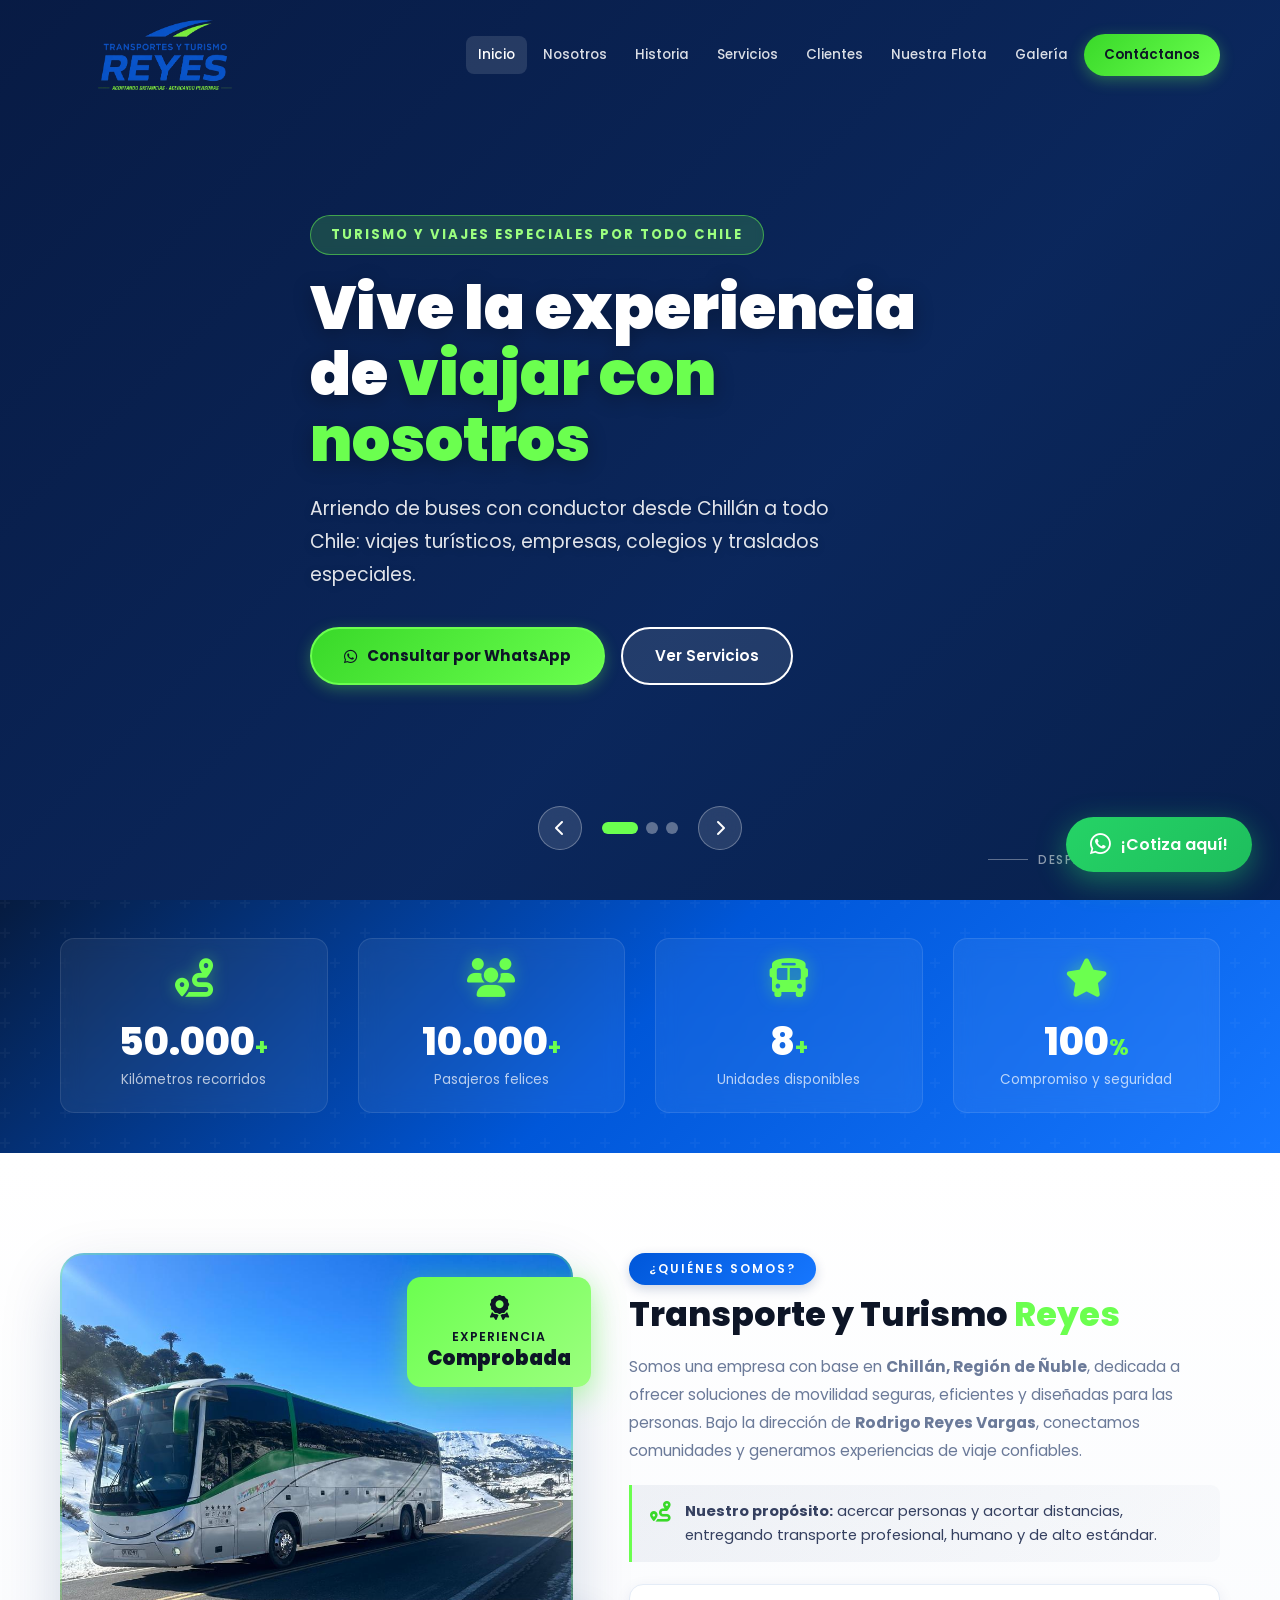
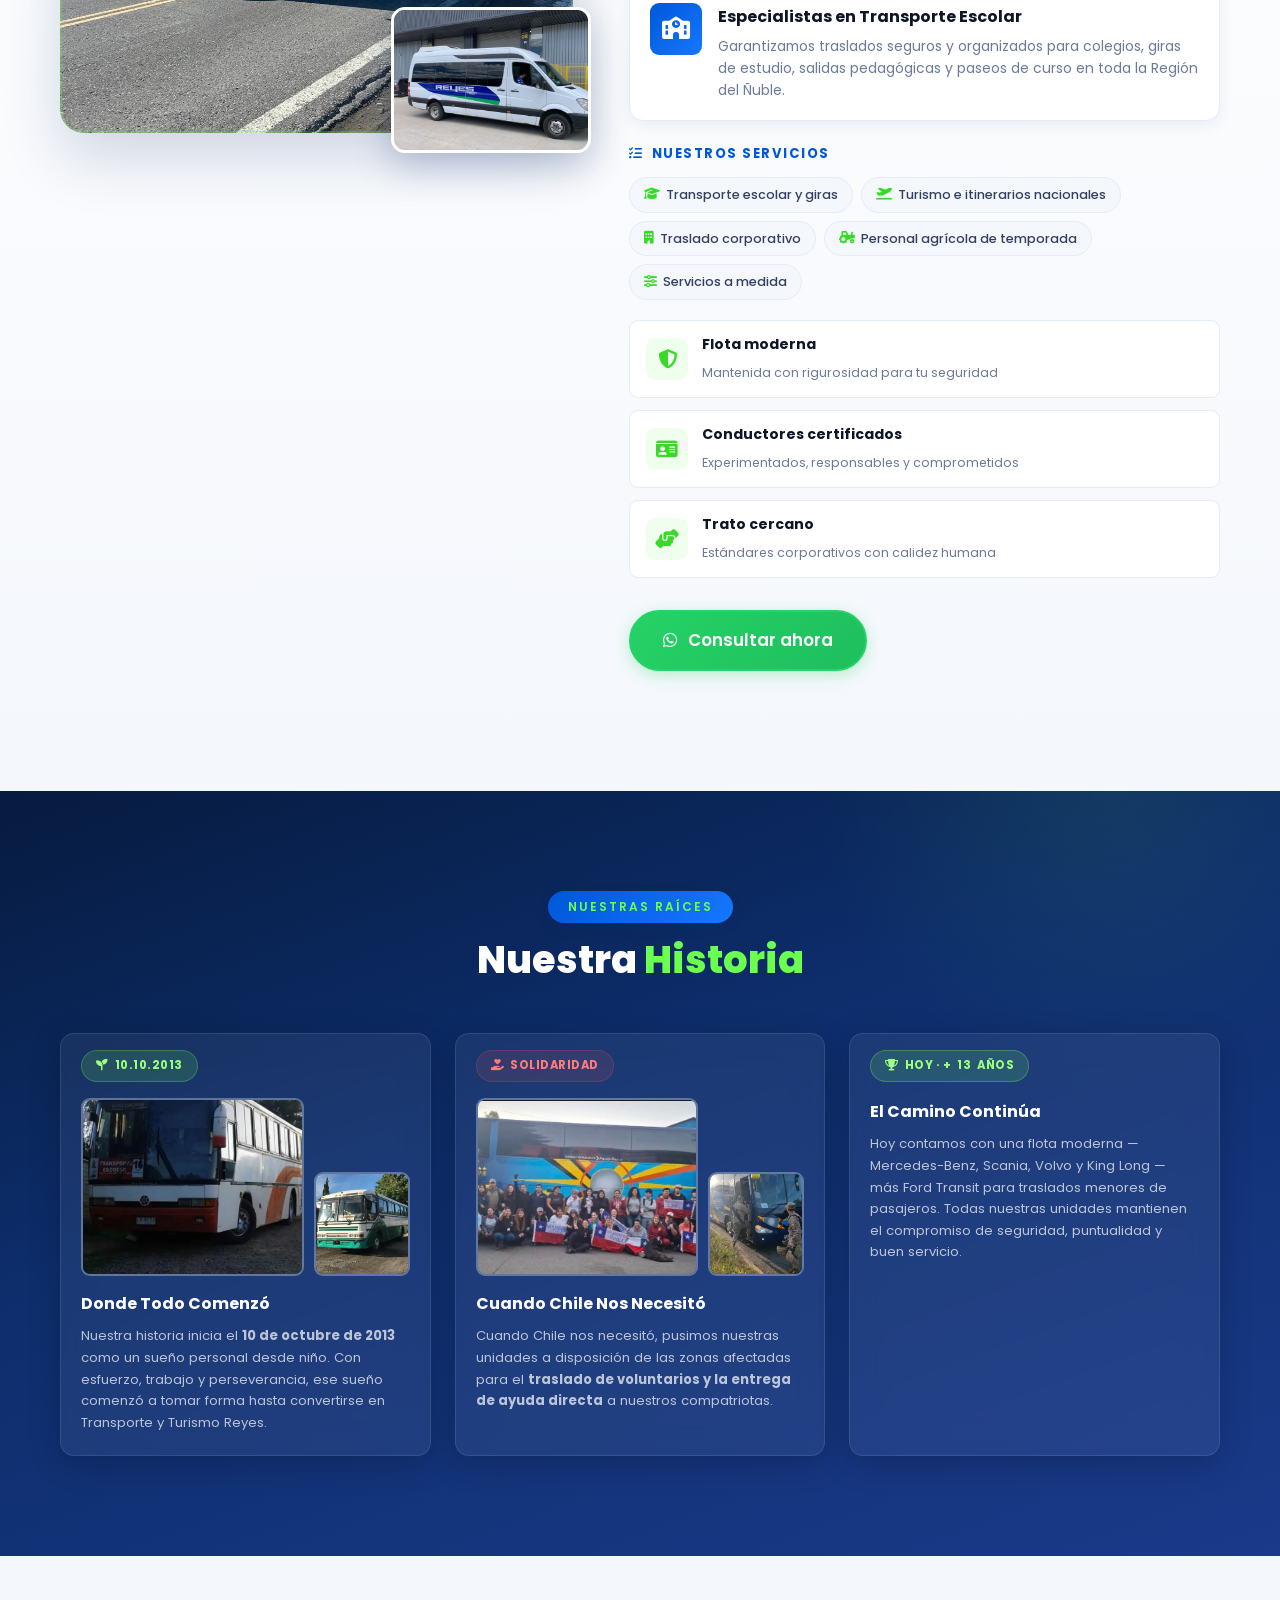
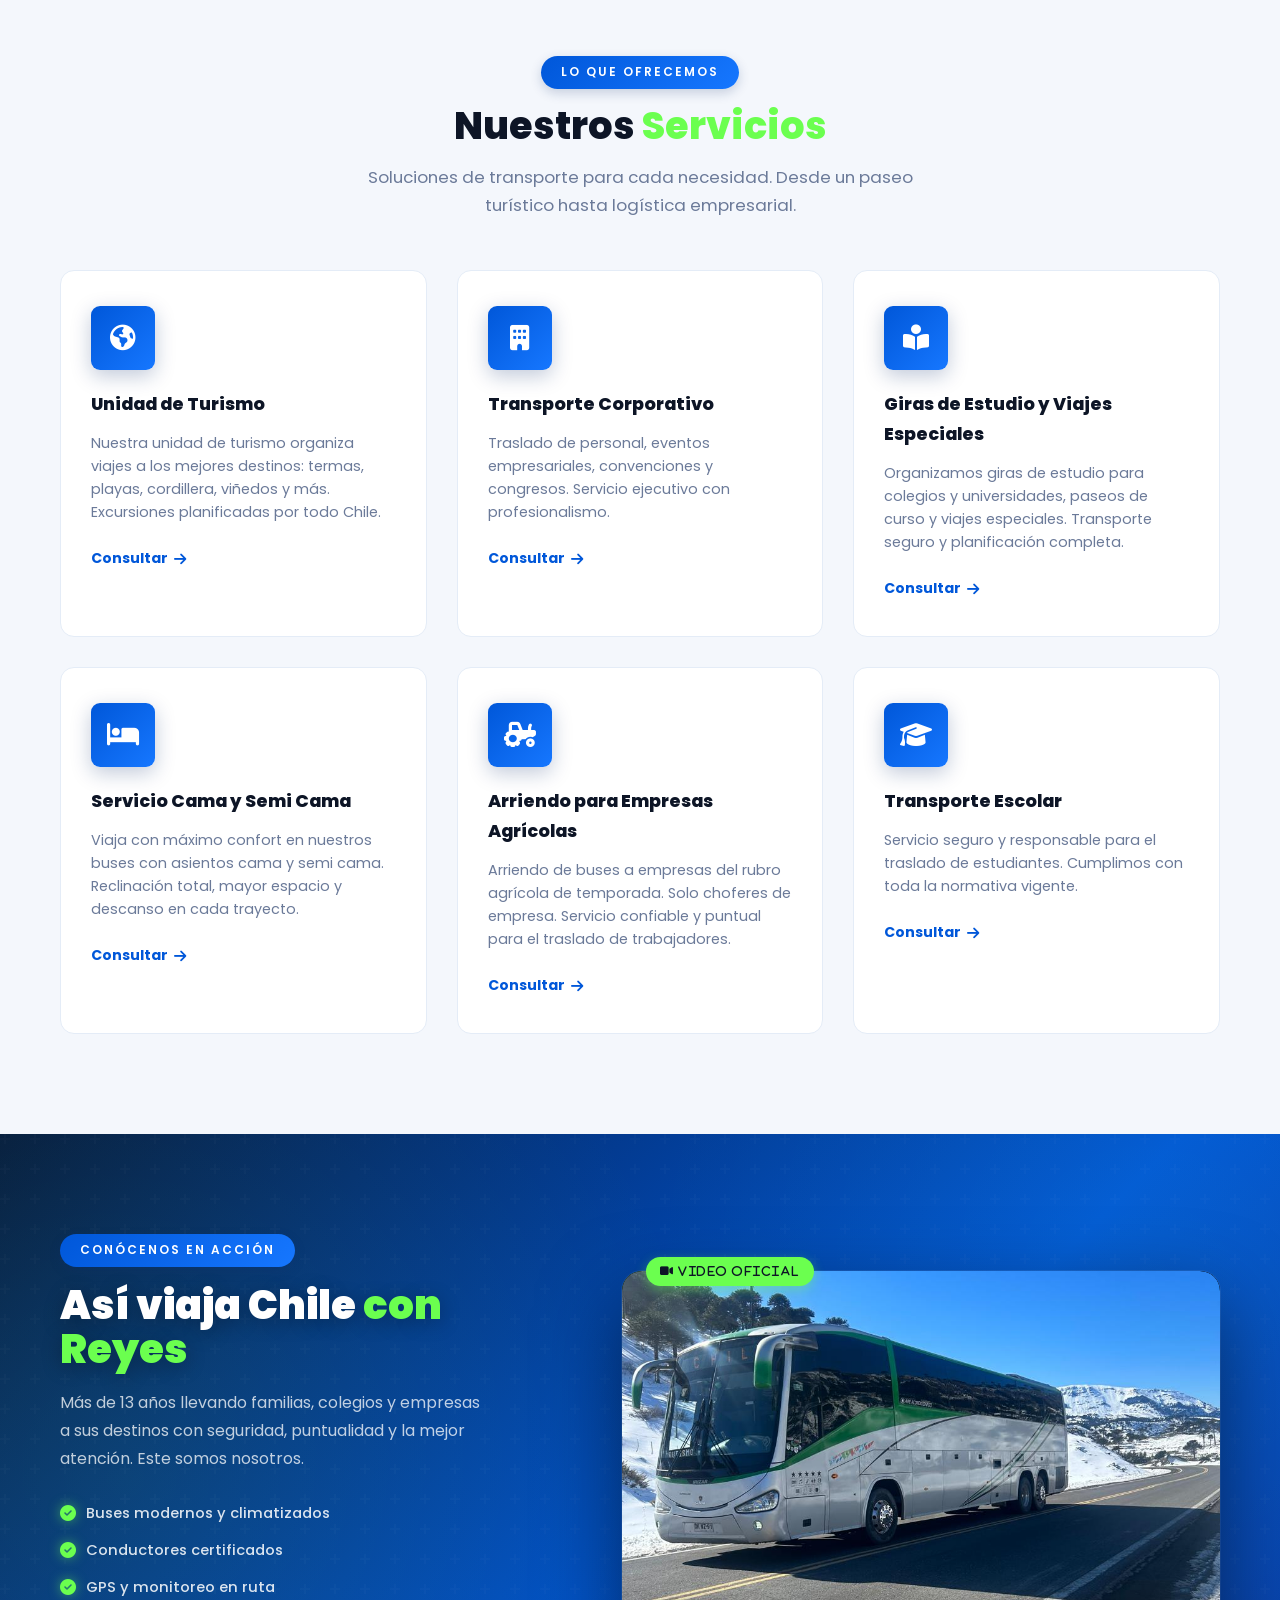
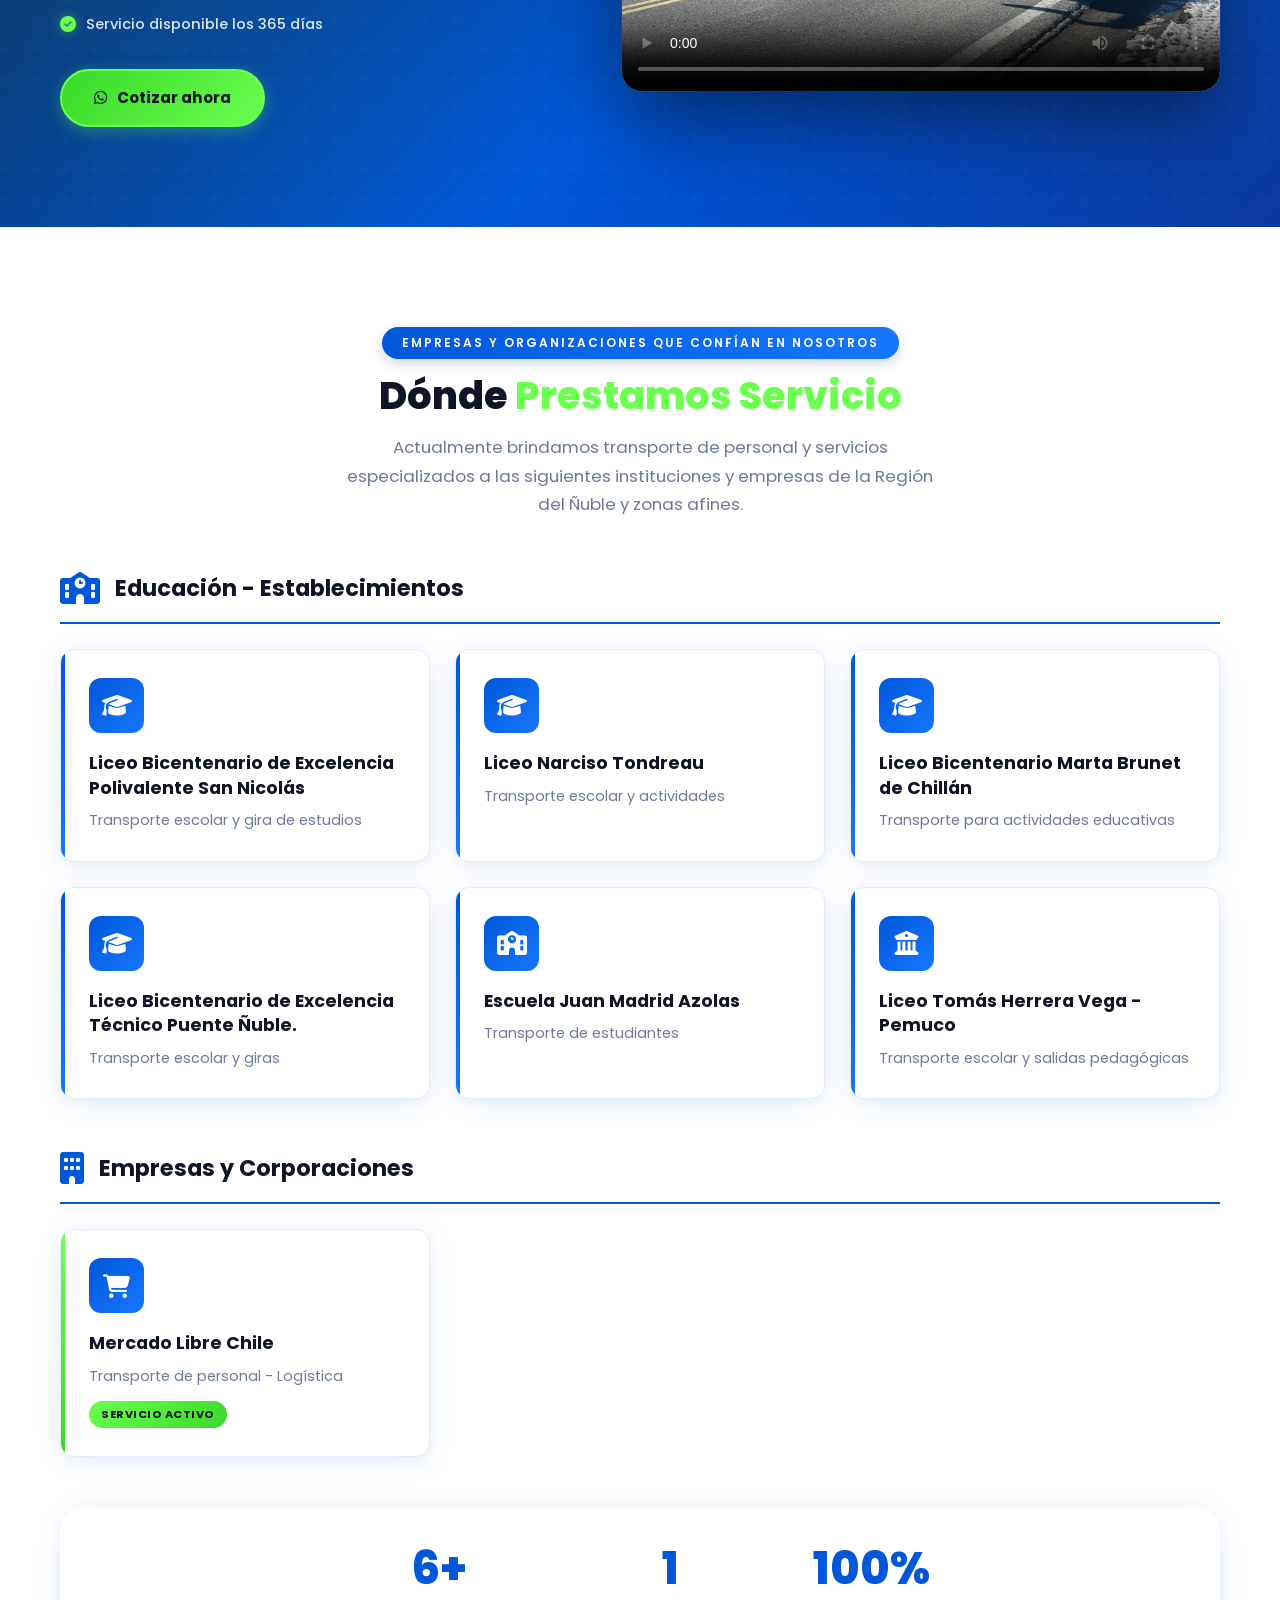
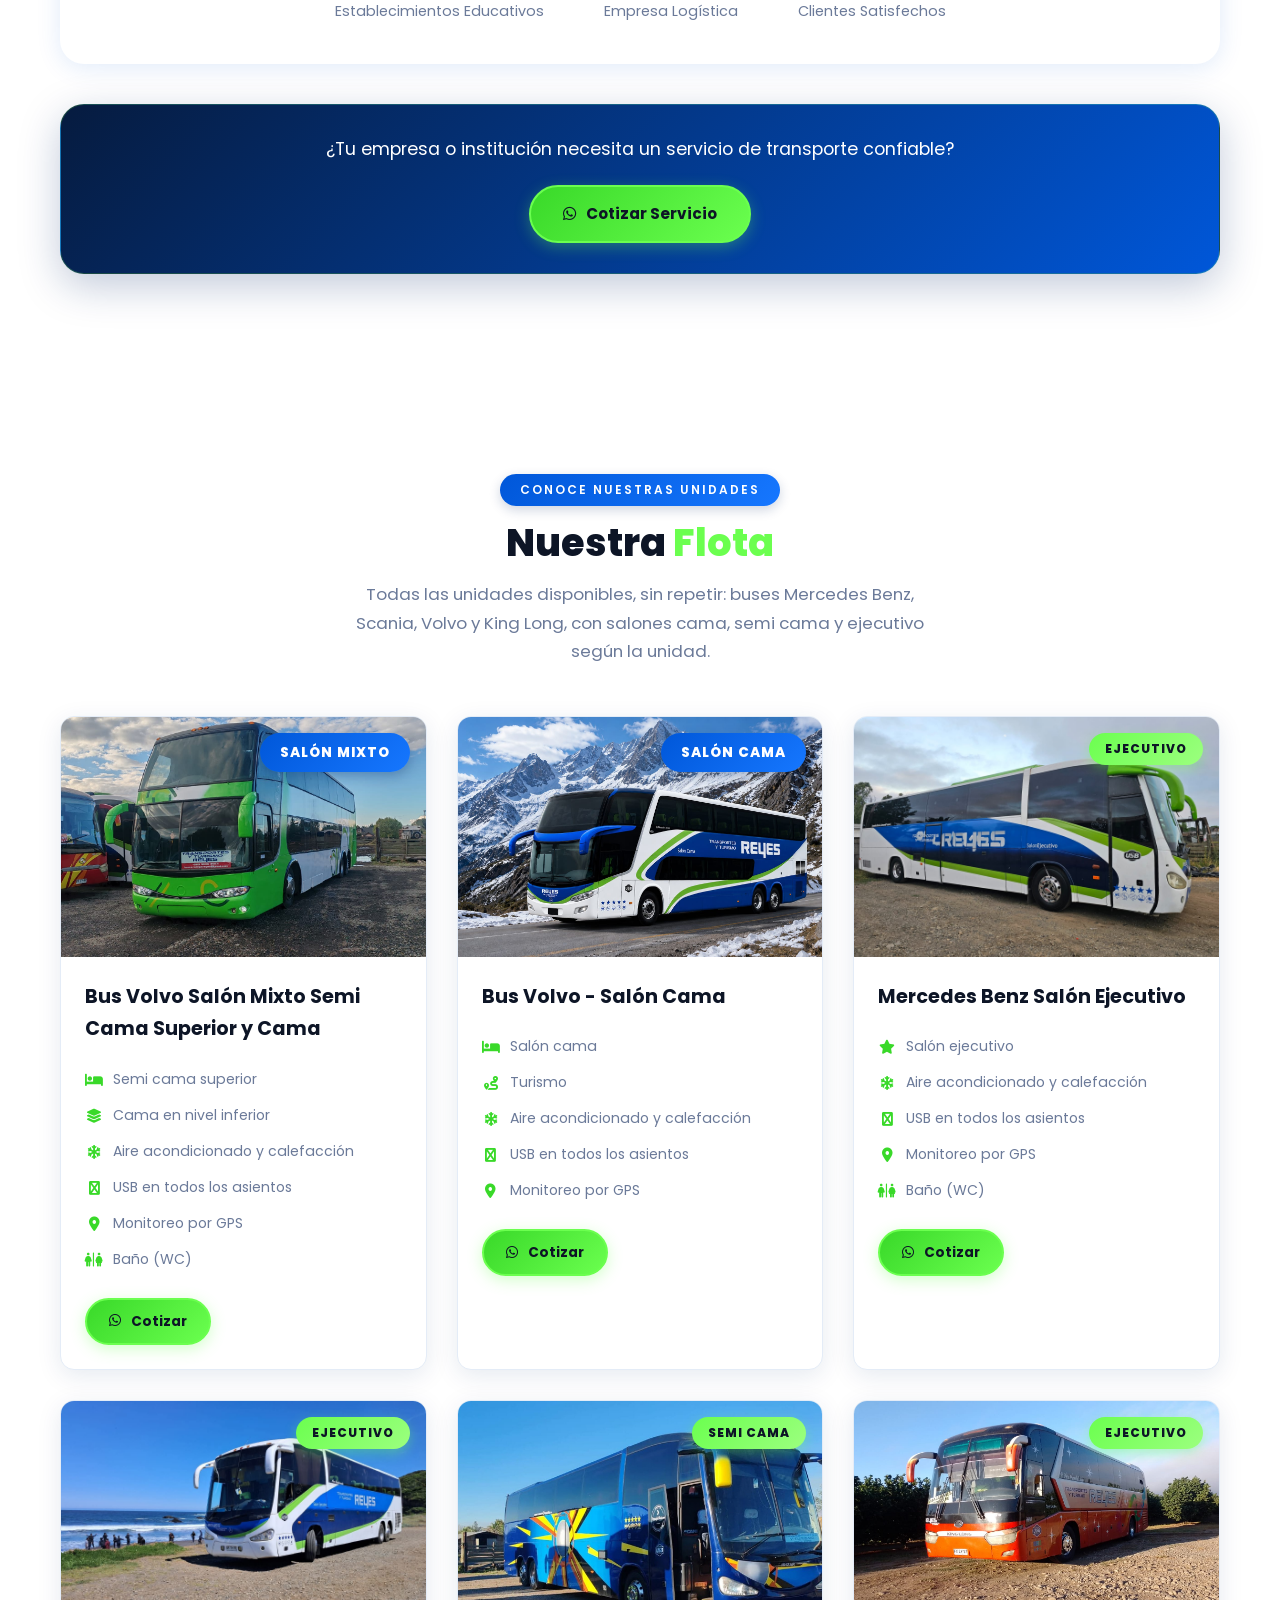
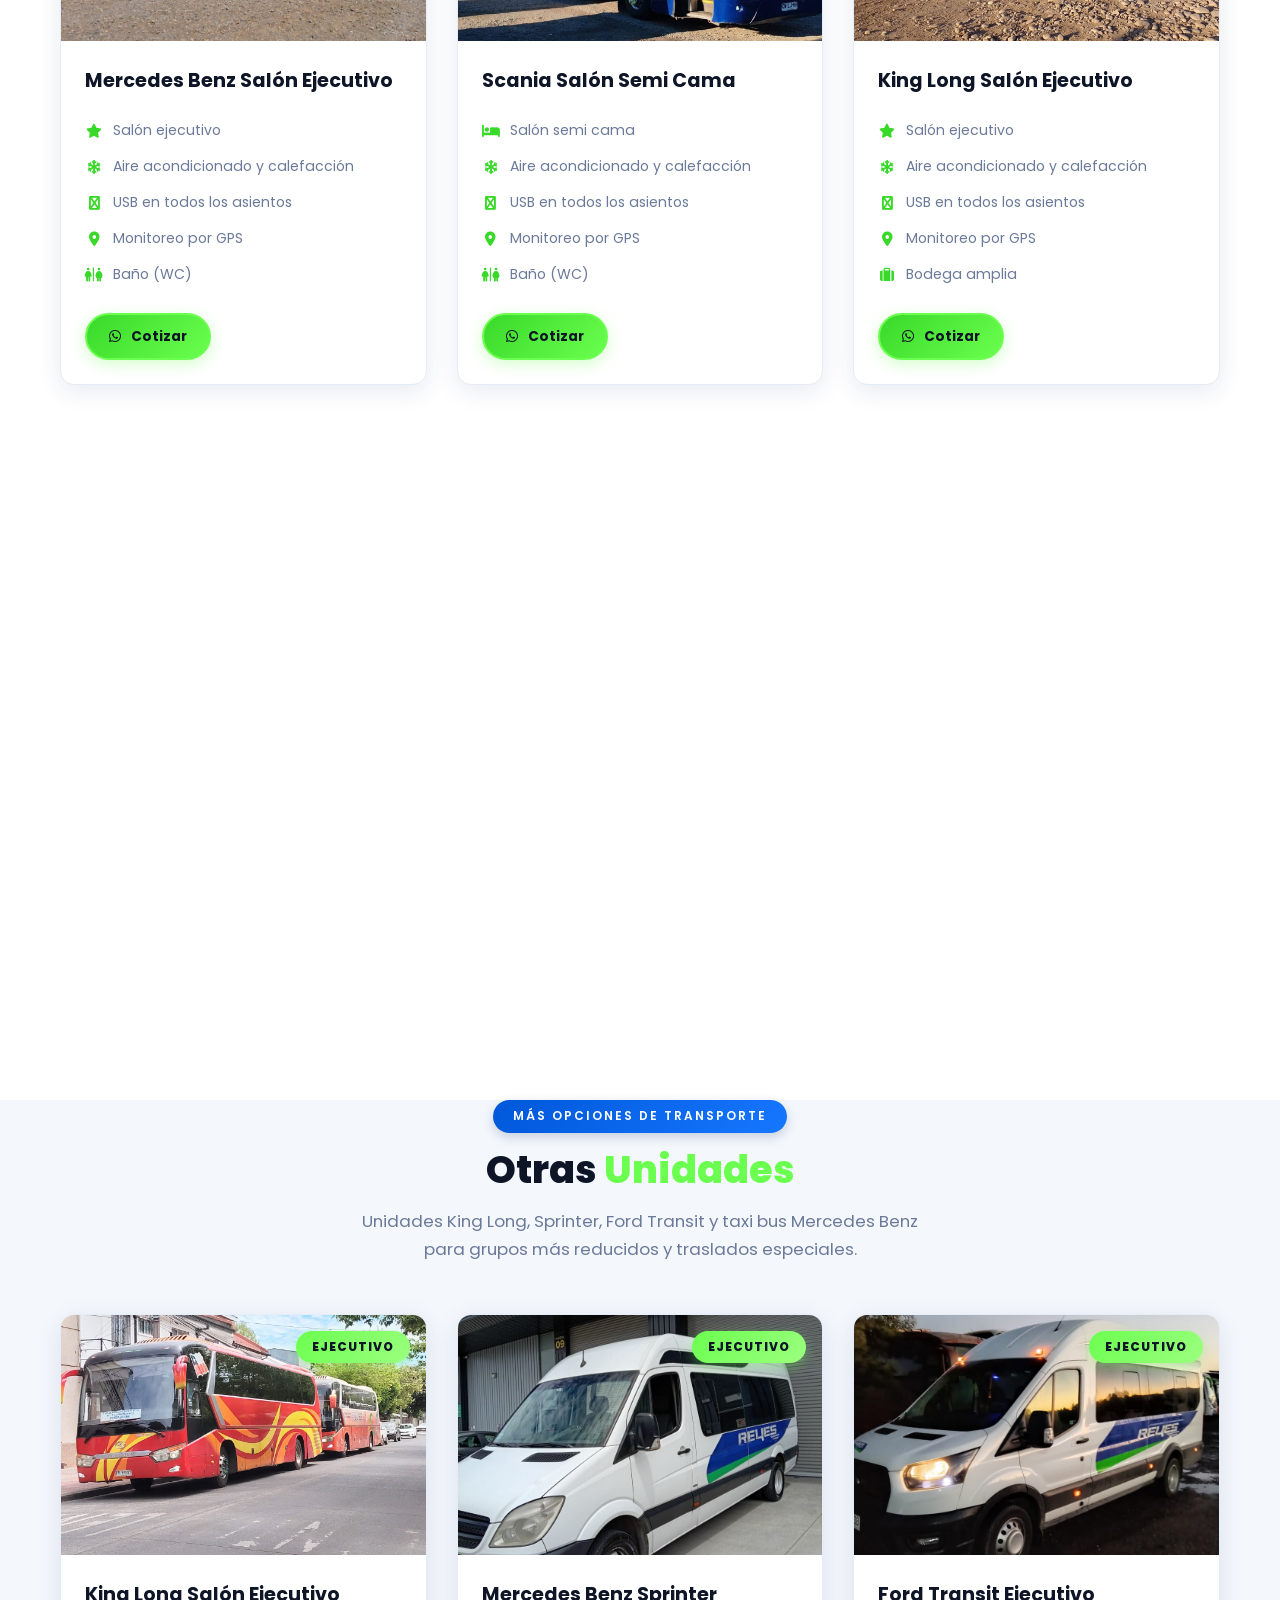
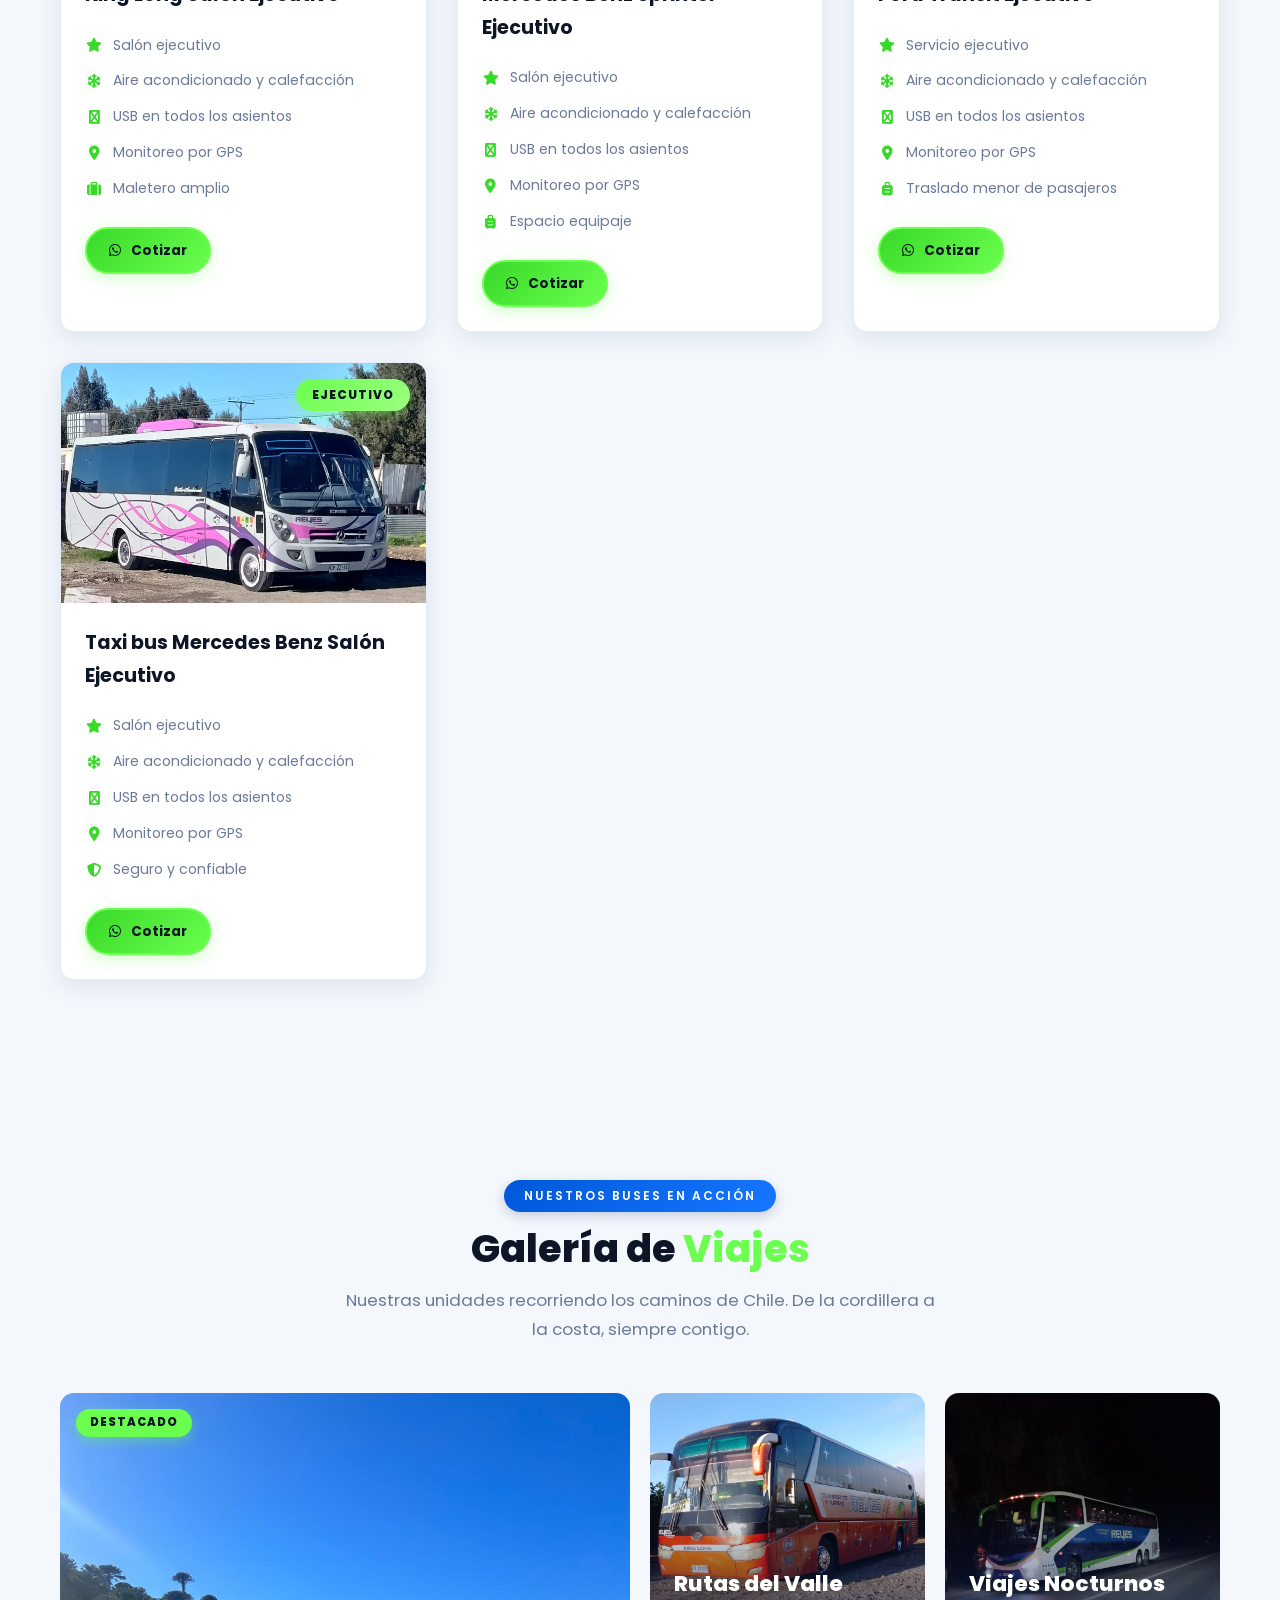
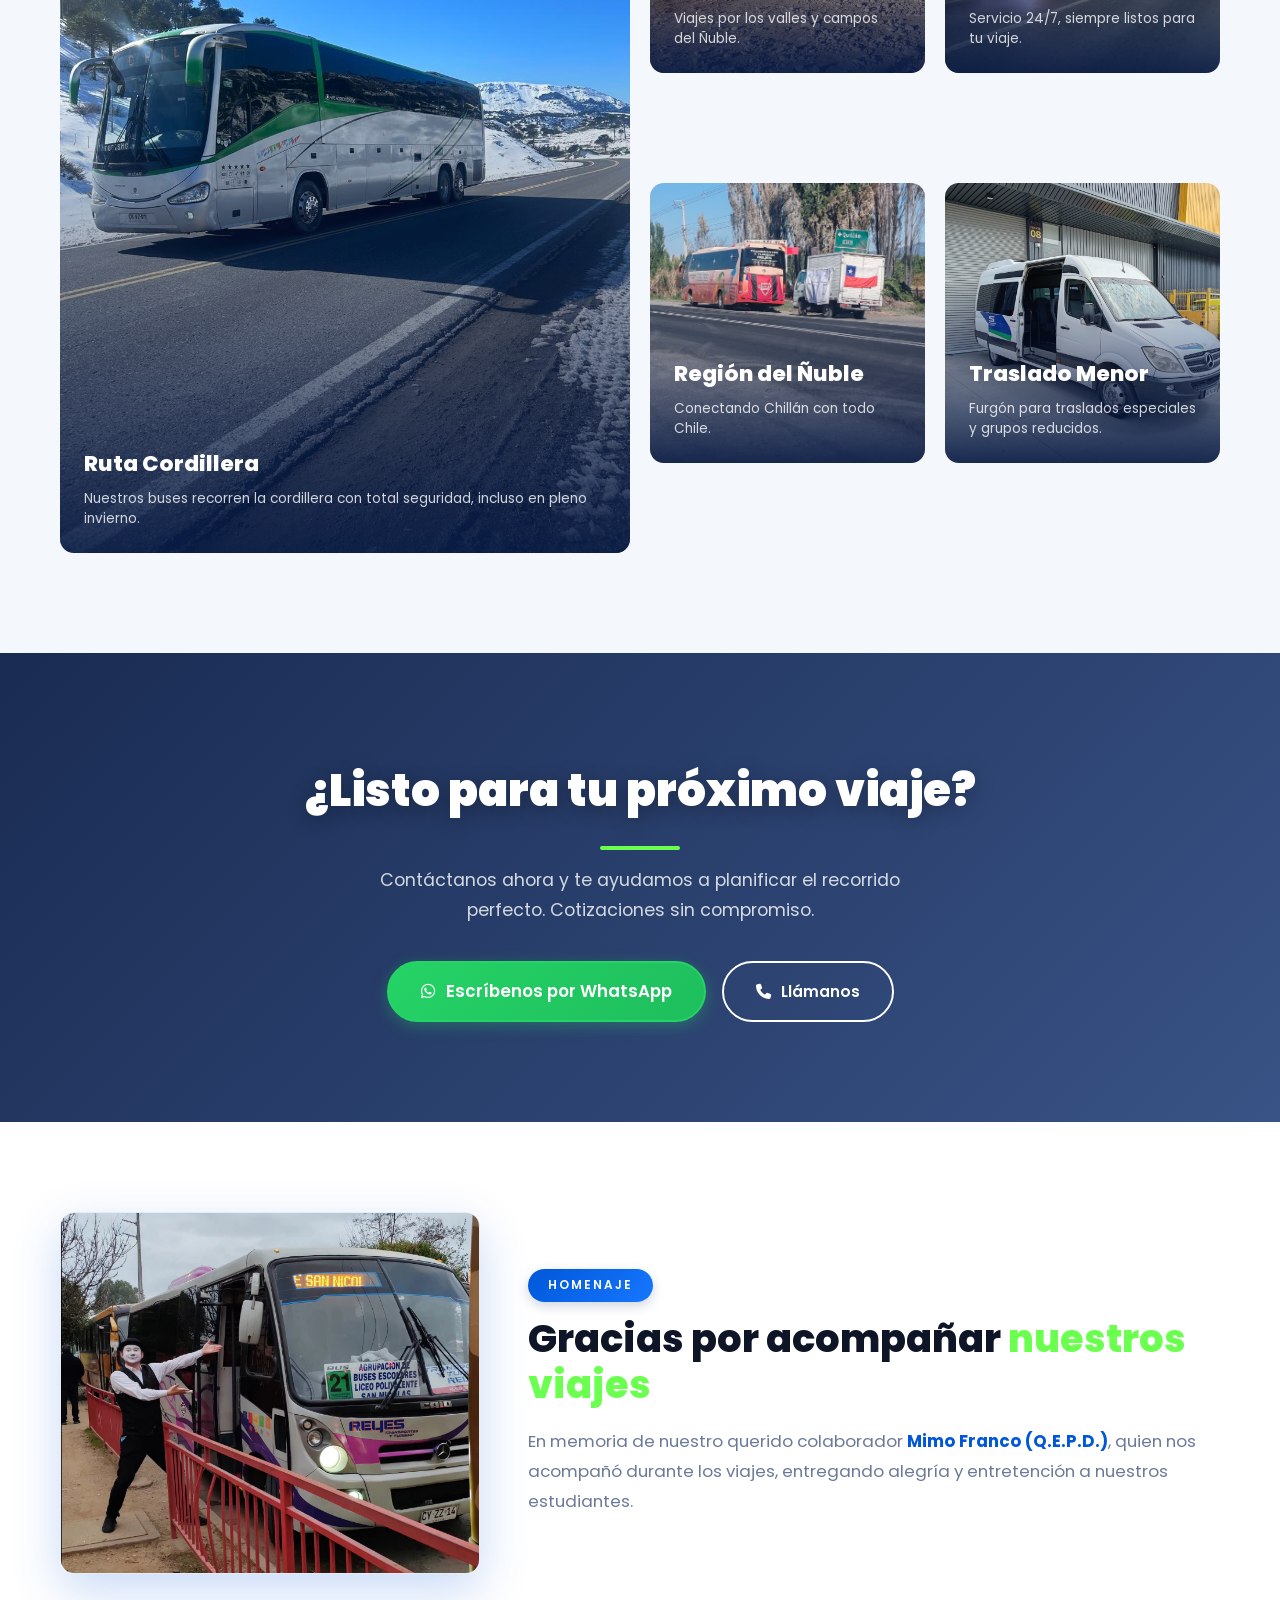
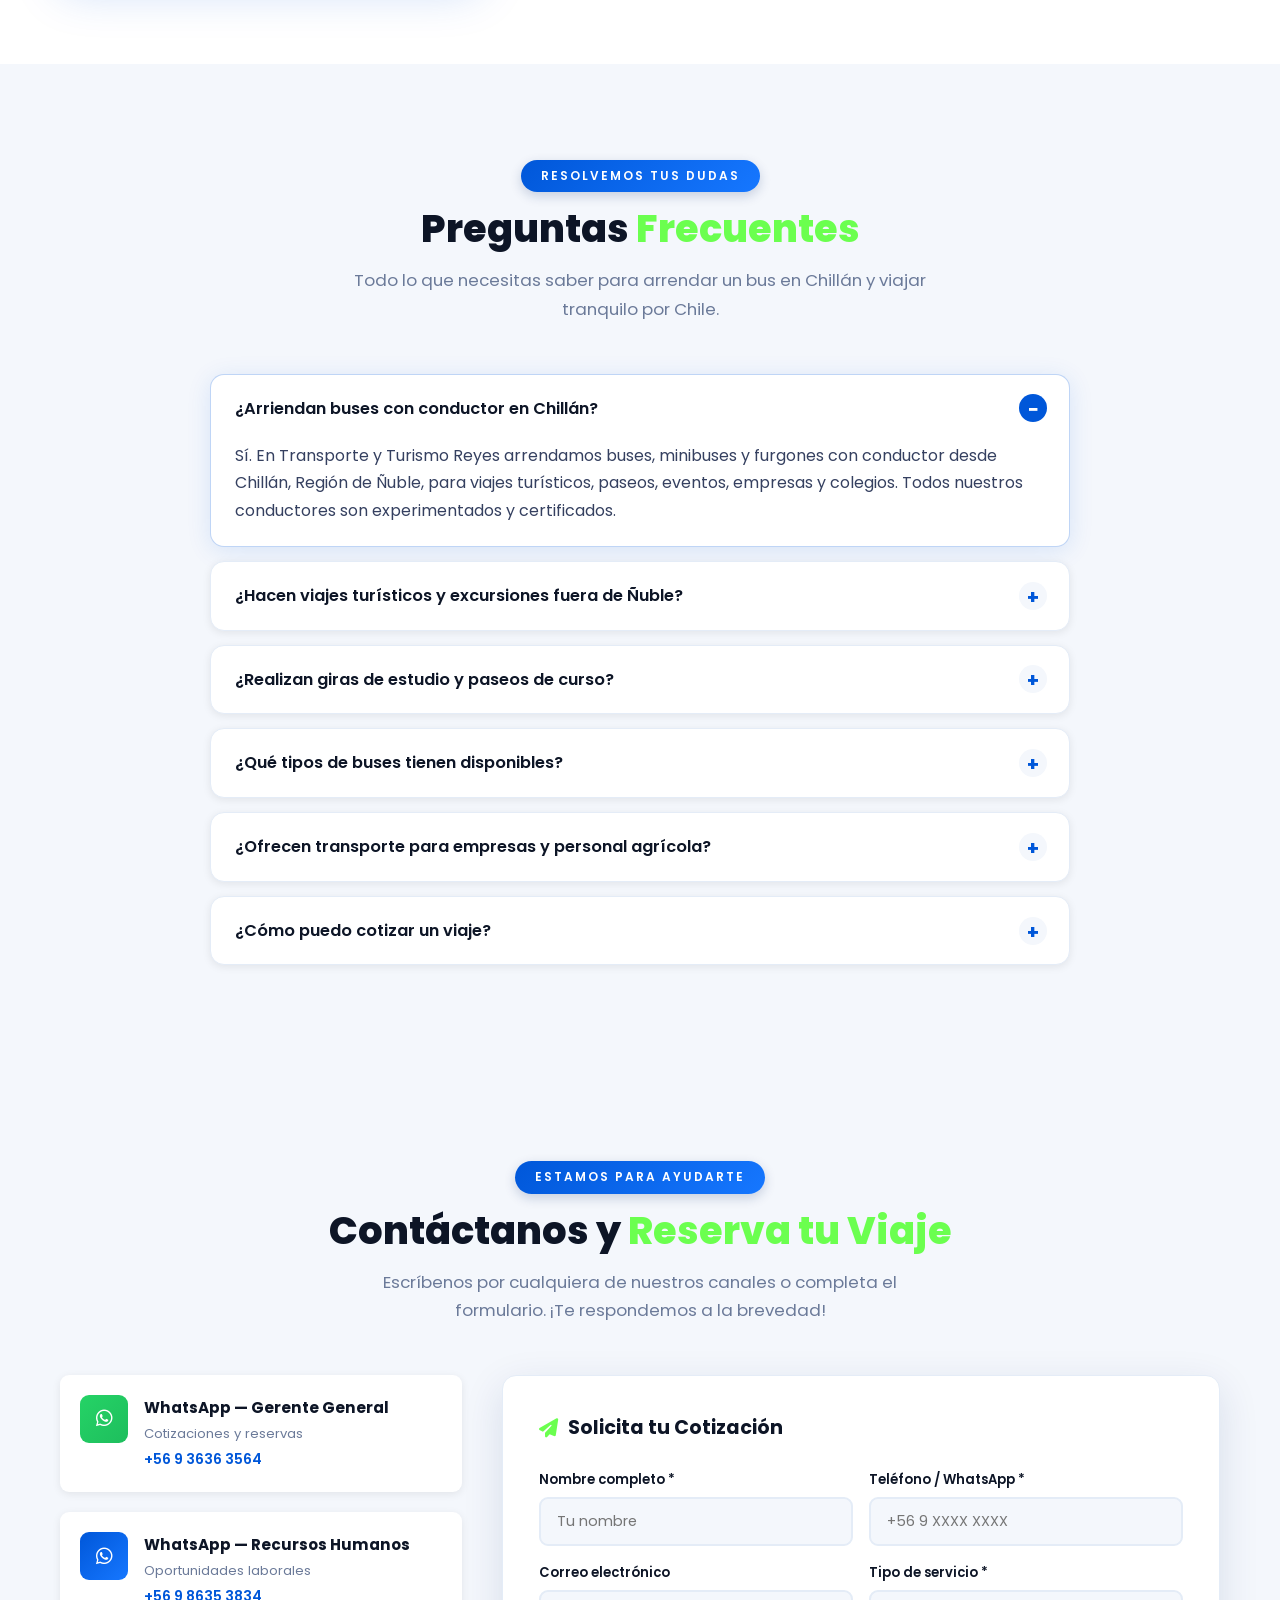
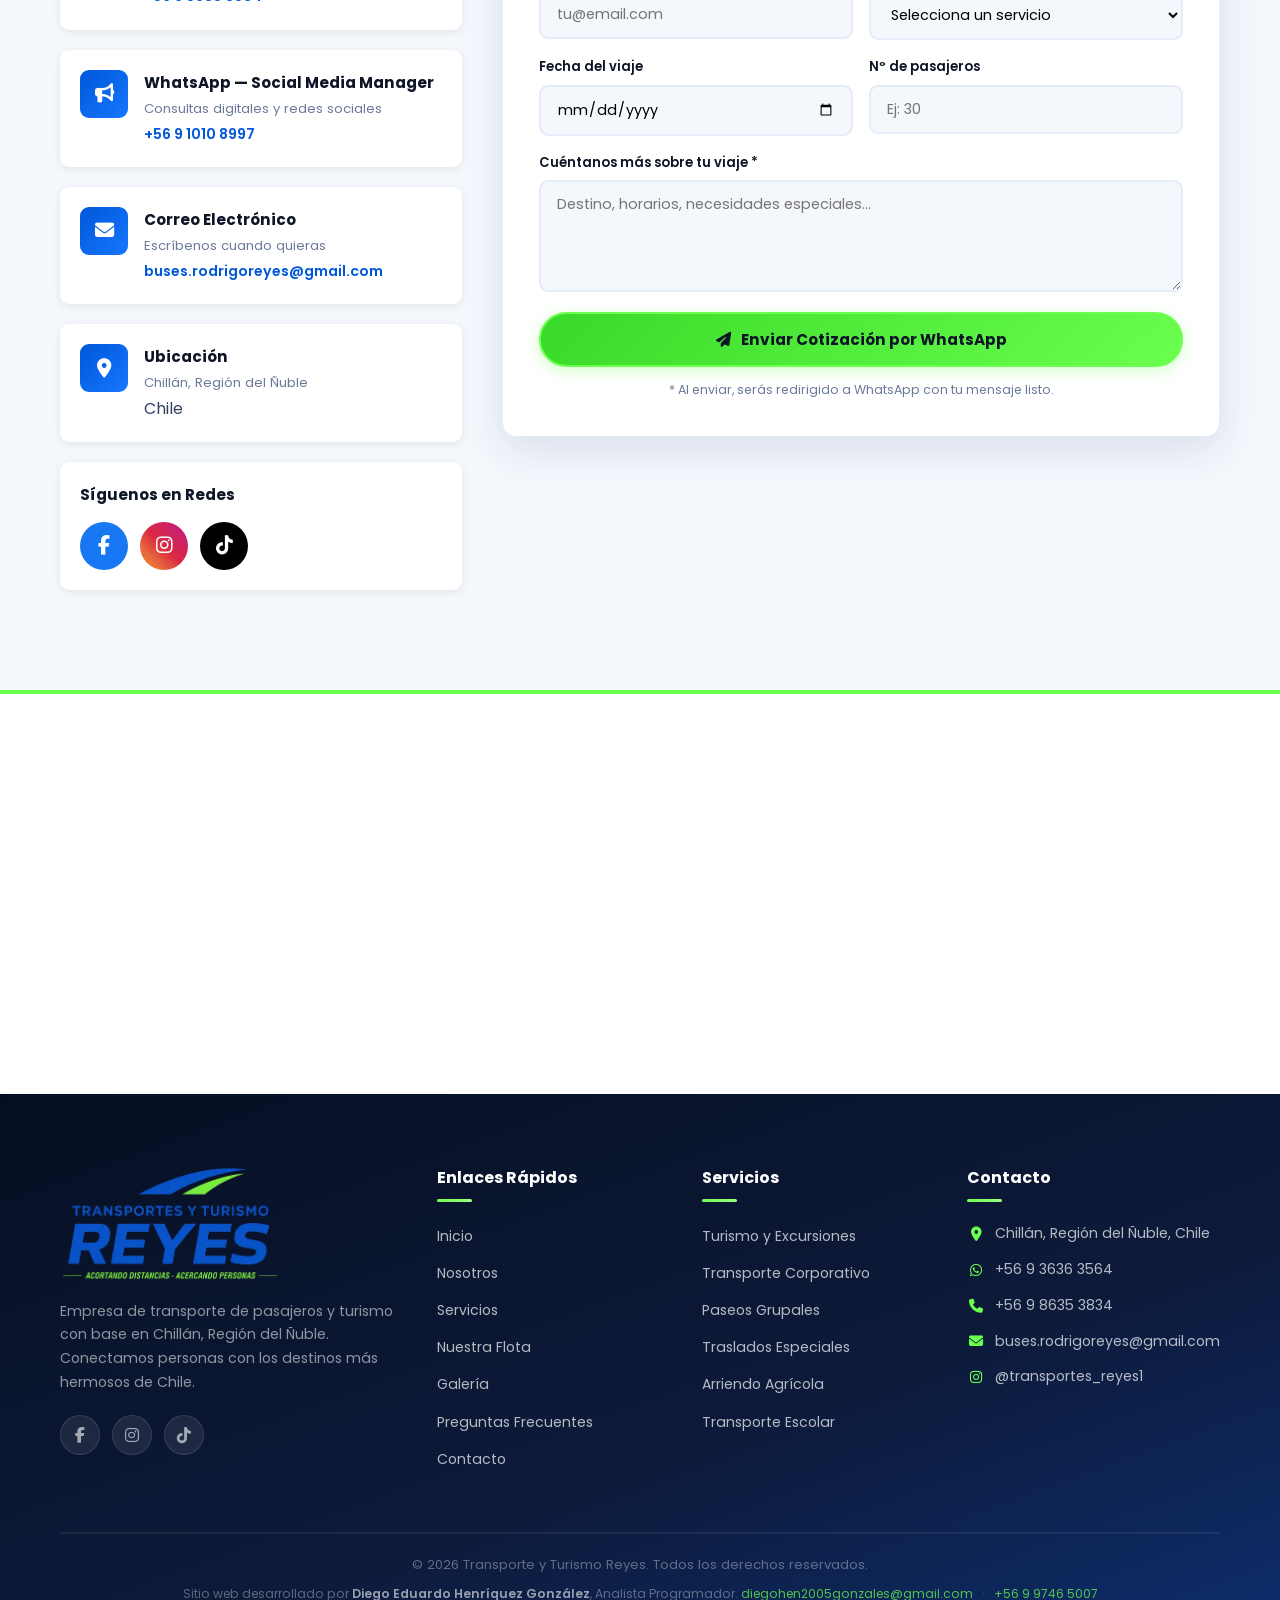
==== index.html @ 97bb8a57 "Semana de aniversario (13 años), SEO para Google y automatizaciones - Sección Aniversario que aparec" ====
<!DOCTYPE html>
<html lang="es">
<head>
    <meta charset="UTF-8">
    <meta name="viewport" content="width=device-width, initial-scale=1.0">

    <!-- ===== SEO PRINCIPAL ===== -->
    <title>Arriendo de Buses en Chillán y Ñuble | Transporte y Turismo Reyes</title>
    <meta name="description" content="Transporte y Turismo Reyes: arriendo de buses en Chillán, Región de Ñuble. Viajes turísticos por todo Chile, giras de estudio, transporte escolar, empresas y personal agrícola. Buses cama, semi cama y ejecutivos. ¡Cotiza por WhatsApp!">
    <meta name="keywords" content="arriendo de buses Chillán, transporte Chillán, turismo Chillán, buses turismo Ñuble, transporte de pasajeros Chillán, giras de estudio Chillán, transporte escolar Chillán, transporte corporativo Ñuble, arriendo bus con conductor, buses cama Chillán, buses semi cama, excursiones desde Chillán, viajes a las termas de Chillán, transporte personal agrícola Ñuble, Transporte Reyes Chillán, Turismo Reyes, empresa de buses Ñuble, transfer Chillán, paseos de curso Chillán">
    <meta name="author" content="Transporte y Turismo Reyes">
    <meta name="robots" content="index, follow, max-image-preview:large, max-snippet:-1, max-video-preview:-1">
    <meta name="theme-color" content="#061b3f">
    <link rel="canonical" href="https://transportesyturismoreyes.cl/">
    <link rel="alternate" hreflang="es-CL" href="https://transportesyturismoreyes.cl/">

    <!-- ===== SEO LOCAL (Chillán, Ñuble) ===== -->
    <meta name="geo.region" content="CL-NB">
    <meta name="geo.placename" content="Chillán">
    <meta name="geo.position" content="-36.6066;-72.1017">
    <meta name="ICBM" content="-36.6066, -72.1017">

    <!-- ===== OPEN GRAPH (Facebook, WhatsApp, redes sociales) ===== -->
    <meta property="og:type" content="website">
    <meta property="og:url" content="https://transportesyturismoreyes.cl/">
    <meta property="og:title" content="Transporte y Turismo Reyes | Arriendo de Buses en Chillán y Ñuble">
    <meta property="og:description" content="Turismo, giras de estudio, transporte escolar y empresas. Buses cama, semi cama y ejecutivos desde Chillán a todo Chile. ¡Pide tu cotización!">
    <meta property="og:image" content="https://transportesyturismoreyes.cl/images/bus-playa-mercedes.jpeg">
    <meta property="og:image:alt" content="Bus Mercedes-Benz de Transporte y Turismo Reyes en la playa">
    <meta property="og:locale" content="es_CL">
    <meta property="og:site_name" content="Transporte y Turismo Reyes">

    <!-- ===== TWITTER CARD ===== -->
    <meta name="twitter:card" content="summary_large_image">
    <meta name="twitter:title" content="Transporte y Turismo Reyes | Arriendo de Buses en Chillán">
    <meta name="twitter:description" content="Turismo, giras de estudio, transporte escolar y empresas en Chillán, Ñuble. ¡Cotiza ahora!">
    <meta name="twitter:image" content="https://transportesyturismoreyes.cl/images/bus-playa-mercedes.jpeg">

    <!-- ===== SCHEMA.ORG — Datos estructurados para Google ===== -->
    <script type="application/ld+json">
    {
      "@context": "https://schema.org",
      "@graph": [
        {
          "@type": ["LocalBusiness", "TravelAgency"],
          "@id": "https://transportesyturismoreyes.cl/#empresa",
          "name": "Transporte y Turismo Reyes",
          "alternateName": ["Transportes Reyes", "Buses Reyes Chillán", "Turismo Reyes"],
          "description": "Empresa de transporte de pasajeros y turismo en Chillán, Región de Ñuble. Arriendo de buses con conductor para viajes turísticos, giras de estudio, transporte escolar, traslados corporativos y personal agrícola.",
          "url": "https://transportesyturismoreyes.cl/",
          "logo": "https://transportesyturismoreyes.cl/images/logo-corporativo-transparente.png",
          "image": [
            "https://transportesyturismoreyes.cl/images/bus-playa-mercedes.jpeg",
            "https://transportesyturismoreyes.cl/images/volvo-salon-cama.jpeg",
            "https://transportesyturismoreyes.cl/images/galeria-cordillera.jpg"
          ],
          "telephone": "+56936363564",
          "email": "buses.rodrigoreyes@gmail.com",
          "foundingDate": "2013-10-10",
          "founder": { "@type": "Person", "name": "Rodrigo Reyes Vargas" },
          "address": {
            "@type": "PostalAddress",
            "addressLocality": "Chillán",
            "addressRegion": "Región de Ñuble",
            "addressCountry": "CL"
          },
          "geo": {
            "@type": "GeoCoordinates",
            "latitude": -36.6066,
            "longitude": -72.1017
          },
          "openingHoursSpecification": {
            "@type": "OpeningHoursSpecification",
            "dayOfWeek": ["Monday", "Tuesday", "Wednesday", "Thursday", "Friday", "Saturday", "Sunday"],
            "opens": "00:00",
            "closes": "23:59"
          },
          "priceRange": "$$",
          "currenciesAccepted": "CLP",
          "areaServed": [
            { "@type": "City", "name": "Chillán" },
            { "@type": "City", "name": "Chillán Viejo" },
            { "@type": "City", "name": "San Carlos" },
            { "@type": "City", "name": "Bulnes" },
            { "@type": "City", "name": "San Nicolás" },
            { "@type": "City", "name": "Pemuco" },
            { "@type": "AdministrativeArea", "name": "Región de Ñuble" },
            { "@type": "Country", "name": "Chile" }
          ],
          "sameAs": [
            "https://www.facebook.com/share/1GTTWU1X2M/",
            "https://www.instagram.com/transportes_reyes1",
            "https://www.tiktok.com/@transportes.y.tur7"
          ],
          "hasOfferCatalog": {
            "@type": "OfferCatalog",
            "name": "Servicios de transporte y turismo",
            "itemListElement": [
              { "@type": "Offer", "itemOffered": { "@type": "Service", "name": "Arriendo de buses con conductor en Chillán", "areaServed": "Chile" } },
              { "@type": "Offer", "itemOffered": { "@type": "Service", "name": "Viajes turísticos y excursiones por Chile" } },
              { "@type": "Offer", "itemOffered": { "@type": "Service", "name": "Giras de estudio y paseos de curso" } },
              { "@type": "Offer", "itemOffered": { "@type": "Service", "name": "Transporte escolar en Chillán y Ñuble" } },
              { "@type": "Offer", "itemOffered": { "@type": "Service", "name": "Transporte corporativo y de personal" } },
              { "@type": "Offer", "itemOffered": { "@type": "Service", "name": "Transporte de personal agrícola de temporada" } },
              { "@type": "Offer", "itemOffered": { "@type": "Service", "name": "Buses salón cama y semi cama" } }
            ]
          }
        },
        {
          "@type": "WebSite",
          "@id": "https://transportesyturismoreyes.cl/#web",
          "url": "https://transportesyturismoreyes.cl/",
          "name": "Transporte y Turismo Reyes",
          "inLanguage": "es-CL",
          "publisher": { "@id": "https://transportesyturismoreyes.cl/#empresa" }
        },
        {
          "@type": "FAQPage",
          "@id": "https://transportesyturismoreyes.cl/#preguntas",
          "mainEntity": [
            {
              "@type": "Question",
              "name": "¿Arriendan buses con conductor en Chillán?",
              "acceptedAnswer": {
                "@type": "Answer",
                "text": "Sí. En Transporte y Turismo Reyes arrendamos buses, minibuses y furgones con conductor desde Chillán, Región de Ñuble, para viajes turísticos, paseos, eventos, empresas y colegios. Todos nuestros conductores son experimentados y certificados."
              }
            },
            {
              "@type": "Question",
              "name": "¿Hacen viajes turísticos y excursiones fuera de Ñuble?",
              "acceptedAnswer": {
                "@type": "Answer",
                "text": "Sí, viajamos por todo Chile. Organizamos excursiones a termas, playas, cordillera, viñedos y otros destinos turísticos, saliendo desde Chillán y alrededores. Cuéntanos tu destino y te armamos una cotización a medida."
              }
            },
            {
              "@type": "Question",
              "name": "¿Realizan giras de estudio y paseos de curso?",
              "acceptedAnswer": {
                "@type": "Answer",
                "text": "Sí, somos especialistas en transporte escolar, giras de estudio, salidas pedagógicas y paseos de curso. Trabajamos con liceos y escuelas de la Región de Ñuble, priorizando siempre la seguridad de los estudiantes."
              }
            },
            {
              "@type": "Question",
              "name": "¿Qué tipos de buses tienen disponibles?",
              "acceptedAnswer": {
                "@type": "Answer",
                "text": "Contamos con buses Mercedes-Benz, Scania, Volvo y King Long en salón cama, semi cama y ejecutivo, además de Sprinter, Ford Transit y taxi bus para grupos más pequeños. Nuestras unidades cuentan con aire acondicionado, calefacción, USB y monitoreo GPS, y varias incluyen baño."
              }
            },
            {
              "@type": "Question",
              "name": "¿Ofrecen transporte para empresas y personal agrícola?",
              "acceptedAnswer": {
                "@type": "Answer",
                "text": "Sí. Realizamos traslado de personal para empresas, eventos corporativos y arriendo de buses para empresas agrícolas de temporada, con servicio puntual y confiable."
              }
            },
            {
              "@type": "Question",
              "name": "¿Cómo puedo cotizar un viaje?",
              "acceptedAnswer": {
                "@type": "Answer",
                "text": "La forma más rápida es escribirnos por WhatsApp al +56 9 3636 3564 o completar el formulario de cotización de esta página. Indícanos fecha, destino y número de pasajeros, y te respondemos a la brevedad. Atendemos los 365 días del año."
              }
            }
          ]
        }
      ]
    }
    </script>

    <link rel="icon" type="image/png" href="images/logo-corporativo-transparente.png">
    <link rel="apple-touch-icon" href="images/logo-corporativo-transparente.png">
    <link rel="stylesheet" href="css/styles.css?v=20261013">
    <link rel="stylesheet" href="css/mejoras.css?v=20261013">
    <link rel="preconnect" href="https://fonts.googleapis.com">
    <link rel="preconnect" href="https://fonts.gstatic.com" crossorigin>
    <link href="https://fonts.googleapis.com/css2?family=Poppins:wght@300;400;500;600;700;800;900&display=swap" rel="stylesheet">
    <link rel="stylesheet" href="https://cdnjs.cloudflare.com/ajax/libs/font-awesome/6.5.1/css/all.min.css">
</head>
<body>
    <div id="scroll-progress"></div>
    <!-- ========== HEADER / NAVEGACIÓN ========== -->
    <header class="header" id="header">
        <div class="container header__container">
            <a href="#inicio" class="header__logo">
                <img src="images/logo-corporativo-transparente.png" alt="Logo corporativo Transportes y Turismo Reyes" class="header__logo-img">
                <div>
                    <span class="header__logo-title">Transporte y Turismo</span>
                    <span class="header__logo-subtitle">Reyes</span>
                </div>
            </a>
            <nav class="header__nav" id="nav">
                <a href="#inicio" class="header__link active">Inicio</a>
                <a href="#aniversario" class="header__link header__link--aniversario" hidden><i class="fa-solid fa-cake-candles"></i> Aniversario</a>
                <a href="#nosotros" class="header__link">Nosotros</a>
                <a href="#historia" class="header__link">Historia</a>
                <a href="#servicios" class="header__link">Servicios</a>
                <a href="#clientes" class="header__link">Clientes</a>
                <a href="#flota" class="header__link">Nuestra Flota</a>
                <a href="#galeria" class="header__link">Galería</a>
                <a href="#contacto" class="header__link btn-contacto-nav">Contáctanos</a>
            </nav>
            <button class="header__toggle" id="navToggle" aria-label="Abrir menú">
                <span></span><span></span><span></span>
            </button>
        </div>
    </header>

    <!-- ========== HERO / INICIO ========== -->
    <section class="hero" id="inicio">
        <div class="hero__slider" id="heroSlider">
            <!-- Slide 1 — Bus Volvo salón cama en cordillera -->
            <div class="hero__slide active">
                <div class="hero__media">
                    <video class="hero__video hero__video--loading" autoplay muted loop playsinline preload="auto">
                        <source src="images/hero-video.mp4" type="video/mp4">
                    </video>
                </div>
                <div class="hero__overlay"></div>
                <div class="container hero__content">
                    <span class="hero__badge" id="heroBadge">Turismo y viajes especiales por todo Chile</span>
                    <h1 class="hero__title">Vive la experiencia de <span>viajar con nosotros</span></h1>
                    <p class="hero__text">Arriendo de buses con conductor desde Chillán a todo Chile: viajes turísticos, empresas, colegios y traslados especiales.</p>
                    <div class="hero__buttons">
                        <a href="https://wa.me/56936363564?text=Hola%2C%20estoy%20interesado%2Fa%20en%20consultar%20por%20sus%20servicios%20de%20transporte.%20%C2%BFMe%20pueden%20orientar%3F" class="btn btn--primary" target="_blank" rel="noopener">
                            <i class="fa-brands fa-whatsapp"></i> Consultar por WhatsApp
                        </a>
                        <a href="#servicios" class="btn btn--outline">Ver Servicios</a>
                    </div>
                </div>
            </div>
            <!-- Slide 2 — Scania salón semi cama -->
            <div class="hero__slide" style="background-image: url('images/galeria-atardecer.jpg');">
                <div class="hero__overlay"></div>
                <div class="container hero__content">
                    <span class="hero__badge">Flota moderna con salones cama, semi cama y ejecutivo</span>
                    <h2 class="hero__title">Tu viaje comienza <span>con Reyes</span></h2>
                    <p class="hero__text">Buses Mercedes Benz, Scania, Volvo y King Long para servicios de turismo, empresas y colegios.</p>
                    <div class="hero__buttons">
                        <a href="#flota" class="btn btn--primary"><i class="fa-solid fa-bus"></i> Conoce Nuestra Flota</a>
                        <a href="#contacto" class="btn btn--outline">Reservar Ahora</a>
                    </div>
                </div>
            </div>
            <!-- Slide 3 — Bus Reyes en la playa -->
            <div class="hero__slide" style="background-image: url('images/galeria-cordillera.jpg');">
                <div class="hero__overlay"></div>
                <div class="container hero__content">
                    <span class="hero__badge">Flota para empresas, colegios y turismo</span>
                    <h2 class="hero__title">Descubre los mejores <span>destinos turísticos</span></h2>
                    <p class="hero__text">Termas, playas, cordillera, viñedos y mucho más. Nosotros te llevamos, tú solo disfruta.</p>
                    <div class="hero__buttons">
                        <a href="#galeria" class="btn btn--primary"><i class="fa-solid fa-images"></i> Ver Galería</a>
                        <a href="https://wa.me/56936363564?text=Hola%2C%20estoy%20interesado%2Fa%20en%20reservar%20un%20viaje%20con%20Transporte%20y%20Turismo%20Reyes." class="btn btn--outline" target="_blank" rel="noopener">Reservar Viaje</a>
                    </div>
                </div>
            </div>
        </div>
        <!-- Controles slider -->
        <div class="hero__controls">
            <button class="hero__arrow hero__arrow--prev" id="heroPrev" aria-label="Anterior"><i class="fa-solid fa-chevron-left"></i></button>
            <div class="hero__dots" id="heroDots"></div>
            <button class="hero__arrow hero__arrow--next" id="heroNext" aria-label="Siguiente"><i class="fa-solid fa-chevron-right"></i></button>
        </div>
        <!-- Scroll hint -->
        <div class="hero__scroll-hint">Desplázate para explorar</div>
    </section>

    <!-- ========== BARRA DE STATS ========== -->
    <section class="stats">
        <div class="container stats__container">
            <div class="stats__item">
                <i class="fa-solid fa-route"></i>
                <div>
                    <span class="stats__number" data-target="50000">0</span><span class="stats__plus">+</span>
                    <p>Kilómetros recorridos</p>
                </div>
            </div>
            <div class="stats__item">
                <i class="fa-solid fa-users"></i>
                <div>
                    <span class="stats__number" data-target="10000">0</span><span class="stats__plus">+</span>
                    <p>Pasajeros felices</p>
                </div>
            </div>
            <div class="stats__item">
                <i class="fa-solid fa-bus"></i>
                <div>
                    <span class="stats__number" data-target="8">0</span><span class="stats__plus">+</span>
                    <p>Unidades disponibles</p>
                </div>
            </div>
            <div class="stats__item">
                <i class="fa-solid fa-star"></i>
                <div>
                    <span class="stats__number" data-target="100">0</span><span class="stats__plus">%</span>
                    <p>Compromiso y seguridad</p>
                </div>
            </div>
        </div>
    </section>

    <!-- ========== ANIVERSARIO ==========
         Se muestra sola cada año durante la semana del 10 de octubre
         (ver "Aniversario automático" en js/main.js). Los años se calculan solos. -->
    <section class="anniversary" id="aniversario" hidden>
        <div class="anniversary__confetti" aria-hidden="true">
            <span></span><span></span><span></span><span></span><span></span><span></span>
            <span></span><span></span><span></span><span></span><span></span><span></span>
        </div>
        <div class="container anniversary__container">
            <div class="anniversary__seal" aria-hidden="true">
                <span class="anniversary__seal-number" data-years-since="2013-10-10">13</span>
                <span class="anniversary__seal-label">años</span>
                <span class="anniversary__seal-dates">2013 · <span data-current-year>2026</span></span>
            </div>

            <div class="anniversary__content">
                <span class="anniversary__tag"><i class="fa-solid fa-champagne-glasses"></i> Semana de Aniversario</span>
                <h2 class="anniversary__title">¡<span data-years-since="2013-10-10">13</span> años <span class="anniversary__highlight">viajando contigo</span>!</h2>

                <p class="anniversary__lead">
                    Un <strong>10 de octubre de 2013</strong>, un sueño de niño encendió el motor por primera vez.
                    Hoy, después de miles de kilómetros, risas, madrugadas y destinos compartidos,
                    celebramos con el corazón lleno de gratitud.
                </p>
                <p>
                    Gracias a cada familia, estudiante, colegio y empresa que subió a bordo y confió en nosotros:
                    <strong>ustedes son el verdadero motor de esta historia</strong>. Gracias a nuestros conductores
                    y colaboradores, que con responsabilidad y cariño hacen que cada viaje llegue a buen destino.
                    Y a quienes ya no están, pero siguen viajando con nosotros en cada recuerdo.
                </p>

                <blockquote class="anniversary__quote">
                    <i class="fa-solid fa-quote-left" aria-hidden="true"></i>
                    Seguimos en ruta con la misma ilusión del primer día. Lo mejor del camino aún está por venir,
                    y queremos seguir recorriéndolo junto a ti.
                    <cite>— Familia Transporte y Turismo Reyes</cite>
                </blockquote>

                <div class="anniversary__actions">
                    <a href="https://wa.me/56936363564?text=%C2%A1Feliz%20aniversario%20Transporte%20y%20Turismo%20Reyes!%20%F0%9F%8E%89%F0%9F%9A%8C" class="btn btn--whatsapp" target="_blank" rel="noopener">
                        <i class="fa-brands fa-whatsapp"></i> Envíanos tu saludo
                    </a>
                    <a href="#historia" class="btn btn--outline-white">
                        <i class="fa-solid fa-clock-rotate-left"></i> Conoce nuestra historia
                    </a>
                </div>
            </div>
        </div>
    </section>

    <!-- ========== NOSOTROS ========== -->
    <section class="about" id="nosotros">
        <div class="container about__container">

            <!-- Imagen + badge -->
            <div class="about__images">
                <div class="about__img-main">
                    <img src="images/hero-1.jpg" alt="Bus Transporte y Turismo Reyes en ruta, Chillán Región del Ñuble" loading="lazy">
                </div>
                <div class="about__img-secondary">
                    <img src="images/furgon-reyes-chillan.jpeg" alt="Furgón de Transporte y Turismo Reyes en Chillán" loading="lazy" onerror="this.src='images/bus-5.jpg'">
                </div>
                <div class="about__experience-badge">
                    <i class="fa-solid fa-award"></i>
                    <span>Experiencia</span>
                    <strong>Comprobada</strong>
                </div>
            </div>
            
            <!-- Contenido textual -->
            <div class="about__content">
                <span class="section-tag">¿Quiénes Somos?</span>
                <h2 class="section-title">Transporte y Turismo <span>Reyes</span></h2>

                <p class="about__lead-text">
                    Somos una empresa con base en <strong>Chillán, Región de Ñuble</strong>, dedicada a ofrecer soluciones de movilidad seguras, eficientes y diseñadas para las personas. Bajo la dirección de <strong>Rodrigo Reyes Vargas</strong>, conectamos comunidades y generamos experiencias de viaje confiables.
                </p>

                <div class="about__purpose-banner">
                    <i class="fa-solid fa-route"></i>
                    <p><strong>Nuestro propósito:</strong> acercar personas y acortar distancias, entregando transporte profesional, humano y de alto estándar.</p>
                </div>

                <!-- Especialización destacada -->
                <div class="about__specialty">
                    <div class="about__specialty-icon"><i class="fa-solid fa-school"></i></div>
                    <div>
                        <h3>Especialistas en Transporte Escolar</h3>
                        <p>Garantizamos traslados seguros y organizados para colegios, giras de estudio, salidas pedagógicas y paseos de curso en toda la Región del Ñuble.</p>
                    </div>
                </div>

                <!-- Servicios pills -->
                <div class="about__services-block">
                    <h4 class="about__block-title"><i class="fa-solid fa-list-check"></i> Nuestros servicios</h4>
                    <div class="about__service-pills">
                        <span><i class="fa-solid fa-graduation-cap"></i> Transporte escolar y giras</span>
                        <span><i class="fa-solid fa-plane-departure"></i> Turismo e itinerarios nacionales</span>
                        <span><i class="fa-solid fa-building"></i> Traslado corporativo</span>
                        <span><i class="fa-solid fa-tractor"></i> Personal agrícola de temporada</span>
                        <span><i class="fa-solid fa-sliders"></i> Servicios a medida</span>
                    </div>
                </div>

                <!-- Compromisos -->
                <div class="about__commits">
                    <div class="about__commit">
                        <i class="fa-solid fa-shield-halved"></i>
                        <div>
                            <strong>Flota moderna</strong>
                            <span>Mantenida con rigurosidad para tu seguridad</span>
                        </div>
                    </div>
                    <div class="about__commit">
                        <i class="fa-solid fa-id-card"></i>
                        <div>
                            <strong>Conductores certificados</strong>
                            <span>Experimentados, responsables y comprometidos</span>
                        </div>
                    </div>
                    <div class="about__commit">
                        <i class="fa-solid fa-handshake-angle"></i>
                        <div>
                            <strong>Trato cercano</strong>
                            <span>Estándares corporativos con calidez humana</span>
                        </div>
                    </div>
                </div>

                <a href="https://wa.me/56936363564?text=Hola%2C%20estoy%20interesado%2Fa%20en%20sus%20servicios%20de%20transporte.%20%C2%BFMe%20pueden%20ayudar%3F" class="btn btn--whatsapp" target="_blank" rel="noopener" style="margin-top:8px;">
                    <i class="fa-brands fa-whatsapp"></i> Consultar ahora
                </a>
            </div>

        </div>
    </section>

    <!-- ========== NUESTRA HISTORIA ========== -->
    <section class="history" id="historia">
        <div class="container">
            <div class="section-header">
                <span class="section-tag">Nuestras Raíces</span>
                <h2 class="section-title">Nuestra <span>Historia</span></h2>
            </div>

            <div class="history__grid">
                <!-- Hito 1: Los inicios -->
                <div class="history__card">
                    <div class="history__card-top">
                        <span class="history__badge"><i class="fa-solid fa-seedling"></i> 10.10.2013</span>
                    </div>
                    <div class="history__card-body">
                        <div class="history__photos history__photos--feature">
                            <button class="history__photo history__photo--main" type="button" data-lightbox-src="images/historia-bus-antiguo-1.jpg" data-lightbox-alt="Primer bus Reyes" aria-label="Ver foto ampliada: Primer bus Reyes">
                                <img src="images/historia-bus-antiguo-1.jpg" alt="Primer bus Reyes" loading="lazy">
                            </button>
                            <button class="history__photo history__photo--side" type="button" data-lightbox-src="images/historia-bus-antiguo-2.jpg" data-lightbox-alt="Bus antiguo Reyes" aria-label="Ver foto ampliada: Bus antiguo Reyes">
                                <img src="images/historia-bus-antiguo-2.jpg" alt="Bus antiguo Reyes" loading="lazy">
                            </button>
                        </div>
                        <h3>Donde Todo Comenzó</h3>
                        <p>Nuestra historia inicia el <strong>10 de octubre de 2013</strong> como un sueño personal desde niño. Con esfuerzo, trabajo y perseverancia, ese sueño comenzó a tomar forma hasta convertirse en Transporte y Turismo Reyes.</p>
                    </div>
                </div>

                <!-- Hito 2: Ayuda en incendios -->
                <div class="history__card history__card--highlight">
                    <div class="history__card-top">
                        <span class="history__badge history__badge--red"><i class="fa-solid fa-hand-holding-heart"></i> Solidaridad</span>
                    </div>
                    <div class="history__card-body">
                        <div class="history__photos history__photos--feature">
                            <button class="history__photo history__photo--main" type="button" data-lightbox-src="images/solidaridad-grupo-recorte-limpio.jpeg" data-lightbox-alt="Grupo de voluntarios junto a bus Reyes" aria-label="Ver foto ampliada: grupo de voluntarios junto a bus Reyes">
                                <img src="images/solidaridad-grupo-recorte-limpio.jpeg" alt="Grupo de voluntarios junto a bus Reyes" loading="lazy">
                            </button>
                            <button class="history__photo history__photo--side" type="button" data-lightbox-src="images/solidaridad-ejercito.jpeg" data-lightbox-alt="Bus Reyes apoyando traslado de personal en emergencia" aria-label="Ver foto ampliada: bus Reyes apoyando traslado en emergencia">
                                <img src="images/solidaridad-ejercito.jpeg" alt="Bus Reyes apoyando traslado de personal en emergencia" loading="lazy">
                            </button>
                        </div>
                        <h3>Cuando Chile Nos Necesitó</h3>
                        <p>Cuando Chile nos necesitó, pusimos nuestras unidades a disposición de las zonas afectadas para el <strong>traslado de voluntarios y la entrega de ayuda directa</strong> a nuestros compatriotas.</p>
                    </div>
                </div>

                <!-- Hito 3: Hoy -->
                <div class="history__card">
                    <div class="history__card-top">
                        <span class="history__badge history__badge--gold"><i class="fa-solid fa-trophy"></i> Hoy · +<span data-years-since="2013-10-10">13</span> años</span>
                    </div>
                    <div class="history__card-body">
                        <h3>El Camino Continúa</h3>
                        <p>Hoy contamos con una flota moderna — Mercedes-Benz, Scania, Volvo y King Long — más Ford Transit para traslados menores de pasajeros. Todas nuestras unidades mantienen el compromiso de seguridad, puntualidad y buen servicio.</p>
                    </div>
                </div>
            </div>
        </div>
    </section>

    <!-- ========== SERVICIOS ========== -->
    <section class="services" id="servicios">
        <div class="container">
            <div class="section-header">
                <span class="section-tag">Lo Que Ofrecemos</span>
                <h2 class="section-title">Nuestros <span>Servicios</span></h2>
                <p class="section-subtitle">Soluciones de transporte para cada necesidad. Desde un paseo turístico hasta logística empresarial.</p>
            </div>
            <div class="services__grid">
                <div class="service-card">
                    <div class="service-card__icon">
                        <i class="fa-solid fa-earth-americas"></i>
                    </div>
                    <h3>Unidad de Turismo</h3>
                    <p>Nuestra unidad de turismo organiza viajes a los mejores destinos: termas, playas, cordillera, viñedos y más. Excursiones planificadas por todo Chile.</p>
                    <a href="https://wa.me/56936363564?text=Hola%2C%20estoy%20interesado%2Fa%20en%20la%20Unidad%20de%20Turismo.%20%C2%BFMe%20pueden%20enviar%20informaci%C3%B3n%3F" target="_blank" rel="noopener" class="service-card__link">
                        Consultar <i class="fa-solid fa-arrow-right"></i>
                    </a>
                </div>
                <div class="service-card">
                    <div class="service-card__icon">
                        <i class="fa-solid fa-building"></i>
                    </div>
                    <h3>Transporte Corporativo</h3>
                    <p>Traslado de personal, eventos empresariales, convenciones y congresos. Servicio ejecutivo con profesionalismo.</p>
                    <a href="https://wa.me/56936363564?text=Hola%2C%20estoy%20interesado%2Fa%20en%20cotizar%20transporte%20corporativo%20para%20mi%20empresa." target="_blank" rel="noopener" class="service-card__link">
                        Consultar <i class="fa-solid fa-arrow-right"></i>
                    </a>
                </div>
                <div class="service-card">
                    <div class="service-card__icon">
                        <i class="fa-solid fa-book-open-reader"></i>
                    </div>
                    <h3>Giras de Estudio y Viajes Especiales</h3>
                    <p>Organizamos giras de estudio para colegios y universidades, paseos de curso y viajes especiales. Transporte seguro y planificación completa.</p>
                    <a href="https://wa.me/56936363564?text=Hola%2C%20estoy%20interesado%2Fa%20en%20cotizar%20una%20gira%20de%20estudio%20o%20un%20viaje%20especial." target="_blank" rel="noopener" class="service-card__link">
                        Consultar <i class="fa-solid fa-arrow-right"></i>
                    </a>
                </div>
                <div class="service-card">
                    <div class="service-card__icon">
                        <i class="fa-solid fa-bed"></i>
                    </div>
                    <h3>Servicio Cama y Semi Cama</h3>
                    <p>Viaja con máximo confort en nuestros buses con asientos cama y semi cama. Reclinación total, mayor espacio y descanso en cada trayecto.</p>
                    <a href="https://wa.me/56936363564?text=Hola%2C%20estoy%20interesado%2Fa%20en%20el%20servicio%20cama%20o%20semi%20cama.%20%C2%BFMe%20pueden%20ayudar%20con%20una%20cotizaci%C3%B3n%3F" target="_blank" rel="noopener" class="service-card__link">
                        Consultar <i class="fa-solid fa-arrow-right"></i>
                    </a>
                </div>
                <div class="service-card">
                    <div class="service-card__icon">
                        <i class="fa-solid fa-tractor"></i>
                    </div>
                    <h3>Arriendo para Empresas Agrícolas</h3>
                    <p>Arriendo de buses a empresas del rubro agrícola de temporada. Solo choferes de empresa. Servicio confiable y puntual para el traslado de trabajadores.</p>
                    <a href="https://wa.me/56936363564?text=Hola%2C%20estoy%20interesado%2Fa%20en%20cotizar%20arriendo%20de%20bus%20para%20una%20empresa%20agr%C3%ADcola." target="_blank" rel="noopener" class="service-card__link">
                        Consultar <i class="fa-solid fa-arrow-right"></i>
                    </a>
                </div>
                <div class="service-card">
                    <div class="service-card__icon">
                        <i class="fa-solid fa-graduation-cap"></i>
                    </div>
                    <h3>Transporte Escolar</h3>
                    <p>Servicio seguro y responsable para el traslado de estudiantes. Cumplimos con toda la normativa vigente.</p>
                    <a href="https://wa.me/56936363564?text=Hola%2C%20estoy%20interesado%2Fa%20en%20consultar%20por%20transporte%20escolar." target="_blank" rel="noopener" class="service-card__link">
                        Consultar <i class="fa-solid fa-arrow-right"></i>
                    </a>
                </div>
            </div>
        </div>
    </section>

    <!-- ========== VIDEO SHOWCASE ========== -->
    <section class="video-showcase" id="video">
        <div class="video-showcase__bg-overlay"></div>
        <div class="container video-showcase__container">

            <!-- Texto izquierda -->
            <div class="video-showcase__text">
                <span class="section-tag">Conócenos en Acción</span>
                <h2 class="video-showcase__title">Así viaja Chile <span>con Reyes</span></h2>
                <p class="video-showcase__desc">
                    Más de <span data-years-since="2013-10-10">13</span> años llevando familias, colegios y empresas a sus destinos con seguridad, puntualidad y la mejor atención. Este somos nosotros.
                </p>
                <ul class="video-showcase__features">
                    <li><i class="fa-solid fa-circle-check"></i> Buses modernos y climatizados</li>
                    <li><i class="fa-solid fa-circle-check"></i> Conductores certificados</li>
                    <li><i class="fa-solid fa-circle-check"></i> GPS y monitoreo en ruta</li>
                    <li><i class="fa-solid fa-circle-check"></i> Servicio disponible los 365 días</li>
                </ul>
                <a href="https://wa.me/56936363564?text=Hola%2C%20vi%20el%20video%20y%20quiero%20cotizar%20un%20servicio." class="btn btn--primary" target="_blank" rel="noopener">
                    <i class="fa-brands fa-whatsapp"></i> Cotizar ahora
                </a>
            </div>

            <!-- Video derecha -->
            <div class="video-showcase__player">
                <div class="video-showcase__frame">
                    <video
                        controls
                        preload="metadata"
                        poster="images/hero-1.jpg"
                        class="video-showcase__video"
                        aria-label="Video promocional Transporte y Turismo Reyes">
                        <source src="images/video-promo.mp4" type="video/mp4">
                        Tu navegador no soporta video HTML5.
                    </video>
                </div>
            </div>

        </div>
    </section>

    <!-- ========== CLIENTES / DÓNDE PRESTAMOS SERVICIO ========== -->
    <section class="clients" id="clientes">
        <div class="container">
            <div class="section-header">
                <span class="section-tag">Empresas y Organizaciones que Confían en Nosotros</span>
                <h2 class="section-title">Dónde <span>Prestamos Servicio</span></h2>
                <p class="section-subtitle">Actualmente brindamos transporte de personal y servicios especializados a las siguientes instituciones y empresas de la Región del Ñuble y zonas afines.</p>
            </div>
            
            <!-- Educación -->
            <div class="clients__category">
                <div class="clients__category-header">
                    <i class="fa-solid fa-school"></i>
                    <h3>Educación - Establecimientos</h3>
                </div>
                <div class="clients__grid">
                    <div class="client-card">
                        <div class="client-card__icon"><i class="fa-solid fa-graduation-cap"></i></div>
                        <h4>Liceo Bicentenario de Excelencia Polivalente San Nicolás</h4>
                        <p>Transporte escolar y gira de estudios</p>
                    </div>
                    <div class="client-card">
                        <div class="client-card__icon"><i class="fa-solid fa-graduation-cap"></i></div>
                        <h4>Liceo Narciso Tondreau</h4>
                        <p>Transporte escolar y actividades</p>
                    </div>
                    <div class="client-card">
                        <div class="client-card__icon"><i class="fa-solid fa-graduation-cap"></i></div>
                        <h4>Liceo Bicentenario Marta Brunet de Chillán</h4>
                        <p>Transporte para actividades educativas</p>
                    </div>
                    <div class="client-card">
                        <div class="client-card__icon"><i class="fa-solid fa-graduation-cap"></i></div>
                        <h4>Liceo Bicentenario de Excelencia Técnico Puente Ñuble.</h4>
                        <p>Transporte escolar y giras</p>
                    </div>
                    <div class="client-card">
                        <div class="client-card__icon"><i class="fa-solid fa-school"></i></div>
                        <h4>Escuela Juan Madrid Azolas</h4>
                        <p>Transporte de estudiantes</p>
                    </div>
                    <div class="client-card">
                        <div class="client-card__icon"><i class="fa-solid fa-building-columns"></i></div>
                        <h4>Liceo Tomás Herrera Vega - Pemuco</h4>
                        <p>Transporte escolar y salidas pedagógicas</p>
                    </div>
                </div>
            </div>

            <!-- Empresas -->
            <div class="clients__category">
                <div class="clients__category-header">
                    <i class="fa-solid fa-building"></i>
                    <h3>Empresas y Corporaciones</h3>
                </div>
                <div class="clients__grid">
                    <div class="client-card client-card--featured">
                        <div class="client-card__icon"><i class="fa-solid fa-shopping-cart"></i></div>
                        <h4> Mercado Libre Chile</h4>
                        <p>Transporte de personal - Logística</p>
                        <span class="client-card__badge">Servicio Activo</span>
                    </div>
                </div>
            </div>

            <!-- Stats de clientes -->
            <div class="clients__stats">
                <div class="clients__stat">
                    <span class="clients__stat-number">6+</span>
                    <span class="clients__stat-label">Establecimientos Educativos</span>
                </div>
                <div class="clients__stat">
                    <span class="clients__stat-number">1</span>
                    <span class="clients__stat-label">Empresa Logística</span>
                </div>
                <div class="clients__stat">
                    <span class="clients__stat-number">100%</span>
                    <span class="clients__stat-label">Clientes Satisfechos</span>
                </div>
            </div>

            <div class="clients__cta">
                <p>¿Tu empresa o institución necesita un servicio de transporte confiable?</p>
                <a href="https://wa.me/56936363564?text=Hola%2C%20estoy%20interesado%2Fa%20en%20cotizar%20un%20servicio%20de%20transporte%20para%20mi%20empresa%20o%20colegio." class="btn btn--primary" target="_blank" rel="noopener">
                    <i class="fa-brands fa-whatsapp"></i> Cotizar Servicio
                </a>
            </div>
        </div>
    </section>

    <!-- ========== FLOTA PRINCIPAL ========== -->
    <section class="fleet" id="flota">
        <div class="container">
            <div class="section-header">
                <span class="section-tag">Conoce Nuestras Unidades</span>
                <h2 class="section-title">Nuestra <span>Flota</span></h2>
                <p class="section-subtitle">Todas las unidades disponibles, sin repetir: buses Mercedes Benz, Scania, Volvo y King Long, con salones cama, semi cama y ejecutivo según la unidad.</p>
            </div>
            <div class="fleet__grid">
                <!-- Scania Marcopolo Doble Piso — CAMA -->
                <div class="fleet-card" data-quote-title="Bus Volvo Salón Mixto Semi Cama Superior y Cama">
                    <div class="fleet-card__img">
                        <img src="images/scania-exterior.jpg" alt="Bus Volvo Salón Mixto Semi Cama Superior y Cama" loading="lazy">
                        <span class="fleet-card__badge fleet-card__badge--cama">Salón Mixto</span>
                    </div>
                    <div class="fleet-card__info">
                        <h3>Bus Volvo Salón Mixto Semi Cama Superior y Cama</h3>
                        <ul>
                            <li><i class="fa-solid fa-bed"></i> Semi cama superior</li>
                            <li><i class="fa-solid fa-layer-group"></i> Cama en nivel inferior</li>
                            <li><i class="fa-solid fa-snowflake"></i> Aire acondicionado y calefacción</li>
                            <li><i class="fa-solid fa-usb"></i> USB en todos los asientos</li>
                            <li><i class="fa-solid fa-location-dot"></i> Monitoreo por GPS</li>
                            <li><i class="fa-solid fa-restroom"></i> Baño (WC)</li>
                        </ul>
                        <a href="https://wa.me/56936363564" target="_blank" rel="noopener" class="btn btn--primary btn--sm">
                            <i class="fa-brands fa-whatsapp"></i> Cotizar
                        </a>
                    </div>
                </div>
                <!-- Volvo Salón Cama -->
                <div class="fleet-card">
                    <div class="fleet-card__img">
                        <img src="images/volvo-salon-cama.jpeg" alt="Bus Volvo Salón Cama para turismo" loading="lazy">
                        <span class="fleet-card__badge fleet-card__badge--cama">Salón Cama</span>
                    </div>
                    <div class="fleet-card__info">
                        <h3>Bus Volvo - Salón Cama</h3>
                        <ul>
                            <li><i class="fa-solid fa-bed"></i> Salón cama</li>
                            <li><i class="fa-solid fa-route"></i> Turismo</li>
                            <li><i class="fa-solid fa-snowflake"></i> Aire acondicionado y calefacción</li>
                            <li><i class="fa-solid fa-usb"></i> USB en todos los asientos</li>
                            <li><i class="fa-solid fa-location-dot"></i> Monitoreo por GPS</li>
                        </ul>
                        <a href="https://wa.me/56936363564" target="_blank" rel="noopener" class="btn btn--primary btn--sm">
                            <i class="fa-brands fa-whatsapp"></i> Cotizar
                        </a>
                    </div>
                </div>
                <!-- Mercedes-Benz Century — Salón Ejecutivo -->
                <div class="fleet-card">
                    <div class="fleet-card__img">
                        <img src="images/bus-1.jpg" alt="Bus Mercedes-Benz Century Semi Cama" loading="lazy">
                        <span class="fleet-card__badge">Ejecutivo</span>
                    </div>
                    <div class="fleet-card__info">
                        <h3>Mercedes Benz Salón Ejecutivo</h3>
                        <ul>
                            <li><i class="fa-solid fa-star"></i> Salón ejecutivo</li>
                            <li><i class="fa-solid fa-snowflake"></i> Aire acondicionado y calefacción</li>
                            <li><i class="fa-solid fa-usb"></i> USB en todos los asientos</li>
                            <li><i class="fa-solid fa-location-dot"></i> Monitoreo por GPS</li>
                            <li><i class="fa-solid fa-restroom"></i> Baño (WC)</li>
                        </ul>
                        <a href="https://wa.me/56936363564" target="_blank" rel="noopener" class="btn btn--primary btn--sm">
                            <i class="fa-brands fa-whatsapp"></i> Cotizar
                        </a>
                    </div>
                </div>
                <!-- Mercedes-Benz Ejecutivo -->
                <div class="fleet-card">
                    <div class="fleet-card__img">
                        <img src="images/bus-playa-mercedes.jpeg" alt="Bus Mercedes-Benz Ejecutivo en la playa" loading="lazy">
                        <span class="fleet-card__badge">Ejecutivo</span>
                    </div>
                    <div class="fleet-card__info">
                        <h3>Mercedes Benz Salón Ejecutivo</h3>
                        <ul>
                            <li><i class="fa-solid fa-star"></i> Salón ejecutivo</li>
                            <li><i class="fa-solid fa-snowflake"></i> Aire acondicionado y calefacción</li>
                            <li><i class="fa-solid fa-usb"></i> USB en todos los asientos</li>
                            <li><i class="fa-solid fa-location-dot"></i> Monitoreo por GPS</li>
                            <li><i class="fa-solid fa-restroom"></i> Baño (WC)</li>
                        </ul>
                        <a href="https://wa.me/56936363564" target="_blank" rel="noopener" class="btn btn--primary btn--sm">
                            <i class="fa-brands fa-whatsapp"></i> Cotizar
                        </a>
                    </div>
                </div>
                <!-- Scania Semi Cama -->
                <div class="fleet-card">
                    <div class="fleet-card__img">
                        <img src="images/hero-irizar-azul.jpeg" alt="Bus Scania Salón Semi Cama" loading="lazy">
                        <span class="fleet-card__badge">Semi Cama</span>
                    </div>
                    <div class="fleet-card__info">
                        <h3>Scania Salón Semi Cama</h3>
                        <ul>
                            <li><i class="fa-solid fa-bed"></i> Salón semi cama</li>
                            <li><i class="fa-solid fa-snowflake"></i> Aire acondicionado y calefacción</li>
                            <li><i class="fa-solid fa-usb"></i> USB en todos los asientos</li>
                            <li><i class="fa-solid fa-location-dot"></i> Monitoreo por GPS</li>
                            <li><i class="fa-solid fa-restroom"></i> Baño (WC)</li>
                        </ul>
                        <a href="https://wa.me/56936363564" target="_blank" rel="noopener" class="btn btn--primary btn--sm">
                            <i class="fa-brands fa-whatsapp"></i> Cotizar
                        </a>
                    </div>
                </div>
                <!-- King Long Naranja — Semi Cama -->
                <div class="fleet-card">
                    <div class="fleet-card__img">
                        <img src="images/bus-2.jpg" alt="Bus King Long Semi Cama" loading="lazy">
                        <span class="fleet-card__badge">Ejecutivo</span>
                    </div>
                    <div class="fleet-card__info">
                        <h3>King Long Salón Ejecutivo</h3>
                        <ul>
                            <li><i class="fa-solid fa-star"></i> Salón ejecutivo</li>
                            <li><i class="fa-solid fa-snowflake"></i> Aire acondicionado y calefacción</li>
                            <li><i class="fa-solid fa-usb"></i> USB en todos los asientos</li>
                            <li><i class="fa-solid fa-location-dot"></i> Monitoreo por GPS</li>
                            <li><i class="fa-solid fa-suitcase"></i> Bodega amplia</li>
                        </ul>
                        <a href="https://wa.me/56936363564" target="_blank" rel="noopener" class="btn btn--primary btn--sm">
                            <i class="fa-brands fa-whatsapp"></i> Cotizar
                        </a>
                    </div>
                </div>
                <!-- Mercedes Benz Rojo -->
                <div class="fleet-card">
                    <div class="fleet-card__img">
                        <img src="images/mercedes-benz-salon-ejecutivo-rojo.jpeg" alt="Mercedes Benz Salón Ejecutivo rojo" loading="lazy">
                        <span class="fleet-card__badge">Ejecutivo</span>
                    </div>
                    <div class="fleet-card__info">
                        <h3>Mercedes Benz Salón Ejecutivo</h3>
                        <ul>
                            <li><i class="fa-solid fa-star"></i> Salón ejecutivo</li>
                            <li><i class="fa-solid fa-snowflake"></i> Aire acondicionado y calefacción</li>
                            <li><i class="fa-solid fa-usb"></i> USB en todos los asientos</li>
                            <li><i class="fa-solid fa-location-dot"></i> Monitoreo por GPS</li>
                            <li><i class="fa-solid fa-restroom"></i> Baño (WC)</li>
                        </ul>
                        <a href="https://wa.me/56936363564" target="_blank" rel="noopener" class="btn btn--primary btn--sm">
                            <i class="fa-brands fa-whatsapp"></i> Cotizar
                        </a>
                    </div>
                </div>
                <!-- King Long Blanco -->
                <div class="fleet-card">
                    <div class="fleet-card__img">
                        <img src="images/king-long-ejecutivo-blanco.jpeg" alt="King Long Ejecutivo blanco" loading="lazy">
                        <span class="fleet-card__badge">Ejecutivo</span>
                    </div>
                    <div class="fleet-card__info">
                        <h3>King Long Ejecutivo</h3>
                        <ul>
                            <li><i class="fa-solid fa-star"></i> Salón ejecutivo</li>
                            <li><i class="fa-solid fa-snowflake"></i> Aire acondicionado y calefacción</li>
                            <li><i class="fa-solid fa-usb"></i> USB en todos los asientos</li>
                            <li><i class="fa-solid fa-location-dot"></i> Monitoreo por GPS</li>
                            <li><i class="fa-solid fa-suitcase"></i> Maletero amplio</li>
                        </ul>
                        <a href="https://wa.me/56936363564" target="_blank" rel="noopener" class="btn btn--primary btn--sm">
                            <i class="fa-brands fa-whatsapp"></i> Cotizar
                        </a>
                    </div>
                </div>
            </div>
        </div>
    </section>

    <!-- ========== OTRAS UNIDADES ========== -->
    <section class="fleet fleet--secondary" id="otras-unidades">
        <div class="container">
            <div class="section-header">
                <span class="section-tag">Más Opciones de Transporte</span>
                <h2 class="section-title">Otras <span>Unidades</span></h2>
                <p class="section-subtitle">Unidades King Long, Sprinter, Ford Transit y taxi bus Mercedes Benz para grupos más reducidos y traslados especiales.</p>
            </div>
            <div class="fleet__grid fleet__grid--secondary">
                <!-- King Long Rojo — Turismo -->
                <div class="fleet-card">
                    <div class="fleet-card__img">
                        <img src="images/bus-3.jpg" alt="Bus King Long Rojo Turismo" loading="lazy">
                        <span class="fleet-card__badge">Ejecutivo</span>
                    </div>
                    <div class="fleet-card__info">
                        <h3>King Long Salón Ejecutivo</h3>
                        <ul>
                            <li><i class="fa-solid fa-star"></i> Salón ejecutivo</li>
                            <li><i class="fa-solid fa-snowflake"></i> Aire acondicionado y calefacción</li>
                            <li><i class="fa-solid fa-usb"></i> USB en todos los asientos</li>
                            <li><i class="fa-solid fa-location-dot"></i> Monitoreo por GPS</li>
                            <li><i class="fa-solid fa-suitcase"></i> Maletero amplio</li>
                        </ul>
                        <a href="https://wa.me/56936363564" target="_blank" rel="noopener" class="btn btn--primary btn--sm">
                            <i class="fa-brands fa-whatsapp"></i> Cotizar
                        </a>
                    </div>
                </div>
                <!-- Mercedes Benz Sprinter -->
                <div class="fleet-card">
                    <div class="fleet-card__img">
                        <img src="images/bus-5.jpg" alt="Furgón para traslado menor de pasajeros" loading="lazy">
                        <span class="fleet-card__badge">Ejecutivo</span>
                    </div>
                    <div class="fleet-card__info">
                        <h3>Mercedes Benz Sprinter Ejecutivo</h3>
                        <ul>
                            <li><i class="fa-solid fa-star"></i> Salón ejecutivo</li>
                            <li><i class="fa-solid fa-snowflake"></i> Aire acondicionado y calefacción</li>
                            <li><i class="fa-solid fa-usb"></i> USB en todos los asientos</li>
                            <li><i class="fa-solid fa-location-dot"></i> Monitoreo por GPS</li>
                            <li><i class="fa-solid fa-suitcase-rolling"></i> Espacio equipaje</li>
                        </ul>
                        <a href="https://wa.me/56936363564" target="_blank" rel="noopener" class="btn btn--primary btn--sm">
                            <i class="fa-brands fa-whatsapp"></i> Cotizar
                        </a>
                    </div>
                </div>
                <!-- Ford Transit Ejecutivo -->
                <div class="fleet-card">
                    <div class="fleet-card__img">
                        <img src="images/ford-transit-ejecutivo.jpeg" alt="Ford Transit Ejecutivo Reyes" loading="lazy">
                        <span class="fleet-card__badge">Ejecutivo</span>
                    </div>
                    <div class="fleet-card__info">
                        <h3>Ford Transit Ejecutivo</h3>
                        <ul>
                            <li><i class="fa-solid fa-star"></i> Servicio ejecutivo</li>
                            <li><i class="fa-solid fa-snowflake"></i> Aire acondicionado y calefacción</li>
                            <li><i class="fa-solid fa-usb"></i> USB en todos los asientos</li>
                            <li><i class="fa-solid fa-location-dot"></i> Monitoreo por GPS</li>
                            <li><i class="fa-solid fa-suitcase-rolling"></i> Traslado menor de pasajeros</li>
                        </ul>
                        <a href="https://wa.me/56936363564" target="_blank" rel="noopener" class="btn btn--primary btn--sm">
                            <i class="fa-brands fa-whatsapp"></i> Cotizar
                        </a>
                    </div>
                </div>
                <!-- Furgón Mercedes-Benz -->
                <div class="fleet-card">
                    <div class="fleet-card__img">
                        <img src="images/taxibus-rosa.jpeg" alt="Furgón Mercedes-Benz Reyes" loading="lazy">
                        <span class="fleet-card__badge">Ejecutivo</span>
                    </div>
                    <div class="fleet-card__info">
                        <h3>Taxi bus Mercedes Benz Salón Ejecutivo</h3>
                        <ul>
                            <li><i class="fa-solid fa-star"></i> Salón ejecutivo</li>
                            <li><i class="fa-solid fa-snowflake"></i> Aire acondicionado y calefacción</li>
                            <li><i class="fa-solid fa-usb"></i> USB en todos los asientos</li>
                            <li><i class="fa-solid fa-location-dot"></i> Monitoreo por GPS</li>
                            <li><i class="fa-solid fa-shield-halved"></i> Seguro y confiable</li>
                        </ul>
                        <a href="https://wa.me/56936363564" target="_blank" rel="noopener" class="btn btn--primary btn--sm">
                            <i class="fa-brands fa-whatsapp"></i> Cotizar
                        </a>
                    </div>
                </div>
            </div>
        </div>
    </section>

    <!-- ========== GALERÍA ========== -->
    <section class="destinations" id="galeria">
        <div class="container">
            <div class="section-header">
                <span class="section-tag">Nuestros Buses en Acción</span>
                <h2 class="section-title">Galería de <span>Viajes</span></h2>
                <p class="section-subtitle">Nuestras unidades recorriendo los caminos de Chile. De la cordillera a la costa, siempre contigo.</p>
            </div>
            <div class="destinations__grid">
                <div class="dest-card dest-card--large">
                    <img src="images/galeria-cordillera.jpg" alt="Bus Reyes en la cordillera nevada" loading="lazy">
                    <div class="dest-card__overlay">
                        <span class="dest-card__tag">Destacado</span>
                        <h3>Ruta Cordillera</h3>
                        <p>Nuestros buses recorren la cordillera con total seguridad, incluso en pleno invierno.</p>
                    </div>
                </div>
                <div class="dest-card">
                    <img src="images/galeria-atardecer.jpg" alt="Bus King Long al atardecer" loading="lazy">
                    <div class="dest-card__overlay">
                        <h3>Rutas del Valle</h3>
                        <p>Viajes por los valles y campos del Ñuble.</p>
                    </div>
                </div>
                <div class="dest-card">
                    <img src="images/galeria-noche.jpg" alt="Bus Reyes viajando de noche" loading="lazy">
                    <div class="dest-card__overlay">
                        <h3>Viajes Nocturnos</h3>
                        <p>Servicio 24/7, siempre listos para tu viaje.</p>
                    </div>
                </div>
                <div class="dest-card">
                    <img src="images/galeria-ruta.jpg" alt="Bus Reyes en ruta Región del Ñuble" loading="lazy">
                    <div class="dest-card__overlay">
                        <h3>Región del Ñuble</h3>
                        <p>Conectando Chillán con todo Chile.</p>
                    </div>
                </div>
                <div class="dest-card">
                    <img src="images/galeria-van.jpg" alt="Furgón Reyes para transfer y traslado menor" loading="lazy">
                    <div class="dest-card__overlay">
                        <h3>Traslado Menor</h3>
                        <p>Furgón para traslados especiales y grupos reducidos.</p>
                    </div>
                </div>
            </div>
        </div>
    </section>

    <!-- ========== CTA / BANNER ========== -->
    <section class="cta">
        <div class="cta__bg" style="background-image: url('images/cta-bg.jpg');"></div>
        <div class="cta__overlay"></div>
        <div class="container cta__container">
            <h2>¿Listo para tu próximo viaje?</h2>
            <p>Contáctanos ahora y te ayudamos a planificar el recorrido perfecto. Cotizaciones sin compromiso.</p>
            <div class="cta__buttons">
                <a href="https://wa.me/56936363564?text=Hola%2C%20estoy%20interesado%2Fa%20en%20cotizar%20un%20viaje%20con%20Transporte%20y%20Turismo%20Reyes." class="btn btn--whatsapp" target="_blank" rel="noopener">
                    <i class="fa-brands fa-whatsapp"></i> Escríbenos por WhatsApp
                </a>
                <a href="tel:+56936363564" class="btn btn--outline-white">
                    <i class="fa-solid fa-phone"></i> Llámanos
                </a>
            </div>
        </div>
    </section>

    <!-- ========== HOMENAJE DESTACADO / OPCIÓN TESTIMONIO ========== -->
    <section class="tribute-section" id="homenaje">
        <div class="container tribute-section__container">
            <div class="tribute-section__photo">
                <img src="images/homenaje-mimo-franco.jpeg" alt="Homenaje a Mimo Franco junto a bus Reyes" loading="lazy">
            </div>
            <div class="tribute-section__content">
                <span class="section-tag">Homenaje</span>
                <h2 class="section-title">Gracias por acompañar <span>nuestros viajes</span></h2>
                <p>
                    En memoria de nuestro querido colaborador <strong>Mimo Franco (Q.E.P.D.)</strong>, quien nos acompañó
                    durante los viajes, entregando alegría y entretención a nuestros estudiantes.
                </p>
            </div>
        </div>
    </section>

    <!-- ========== PREGUNTAS FRECUENTES (SEO) ========== -->
    <section class="faq" id="preguntas">
        <div class="container">
            <div class="section-header">
                <span class="section-tag">Resolvemos tus Dudas</span>
                <h2 class="section-title">Preguntas <span>Frecuentes</span></h2>
                <p class="section-subtitle">Todo lo que necesitas saber para arrendar un bus en Chillán y viajar tranquilo por Chile.</p>
            </div>
            <div class="faq__list">
                <details class="faq__item" open>
                    <summary>¿Arriendan buses con conductor en Chillán?</summary>
                    <p>Sí. En Transporte y Turismo Reyes arrendamos buses, minibuses y furgones con conductor desde Chillán, Región de Ñuble, para viajes turísticos, paseos, eventos, empresas y colegios. Todos nuestros conductores son experimentados y certificados.</p>
                </details>
                <details class="faq__item">
                    <summary>¿Hacen viajes turísticos y excursiones fuera de Ñuble?</summary>
                    <p>Sí, viajamos por todo Chile. Organizamos excursiones a termas, playas, cordillera, viñedos y otros destinos turísticos, saliendo desde Chillán y alrededores. Cuéntanos tu destino y te armamos una cotización a medida.</p>
                </details>
                <details class="faq__item">
                    <summary>¿Realizan giras de estudio y paseos de curso?</summary>
                    <p>Sí, somos especialistas en transporte escolar, giras de estudio, salidas pedagógicas y paseos de curso. Trabajamos con liceos y escuelas de la Región de Ñuble, priorizando siempre la seguridad de los estudiantes.</p>
                </details>
                <details class="faq__item">
                    <summary>¿Qué tipos de buses tienen disponibles?</summary>
                    <p>Contamos con buses Mercedes-Benz, Scania, Volvo y King Long en salón cama, semi cama y ejecutivo, además de Sprinter, Ford Transit y taxi bus para grupos más pequeños. Nuestras unidades cuentan con aire acondicionado, calefacción, USB y monitoreo GPS, y varias incluyen baño.</p>
                </details>
                <details class="faq__item">
                    <summary>¿Ofrecen transporte para empresas y personal agrícola?</summary>
                    <p>Sí. Realizamos traslado de personal para empresas, eventos corporativos y arriendo de buses para empresas agrícolas de temporada, con servicio puntual y confiable.</p>
                </details>
                <details class="faq__item">
                    <summary>¿Cómo puedo cotizar un viaje?</summary>
                    <p>La forma más rápida es escribirnos por WhatsApp al <a href="https://wa.me/56936363564" target="_blank" rel="noopener">+56 9 3636 3564</a> o completar el formulario de cotización de esta página. Indícanos fecha, destino y número de pasajeros, y te respondemos a la brevedad. Atendemos los 365 días del año.</p>
                </details>
            </div>
        </div>
    </section>

    <!-- ========== CONTACTO ========== -->
    <section class="contact" id="contacto">
        <div class="container">
            <div class="section-header">
                <span class="section-tag">Estamos Para Ayudarte</span>
                <h2 class="section-title">Contáctanos y <span>Reserva tu Viaje</span></h2>
                <p class="section-subtitle">Escríbenos por cualquiera de nuestros canales o completa el formulario. ¡Te respondemos a la brevedad!</p>
            </div>
            <div class="contact__container">
                <!-- Info de contacto -->
                <div class="contact__info">
                    <div class="contact__info-card">
                        <div class="contact__info-icon contact__info-icon--wa">
                            <i class="fa-brands fa-whatsapp"></i>
                        </div>
                        <div>
                            <h4>WhatsApp — Gerente General</h4>
                            <p>Cotizaciones y reservas</p>
                            <a href="https://wa.me/56936363564?text=Hola%2C%20estoy%20interesado%2Fa%20en%20sus%20servicios%20de%20transporte.%20%C2%BFMe%20pueden%20ayudar%3F" target="_blank" rel="noopener">+56 9 3636 3564</a>
                        </div>
                    </div>
                    <div class="contact__info-card">
                        <div class="contact__info-icon">
                            <i class="fa-brands fa-whatsapp"></i>
                        </div>
                        <div>
                            <h4>WhatsApp — Recursos Humanos</h4>
                            <p>Oportunidades laborales</p>
                            <a href="https://wa.me/56986353834?text=Hola%2C%20estoy%20interesado%2Fa%20en%20sus%20servicios%20de%20transporte.%20%C2%BFMe%20pueden%20ayudar%3F" target="_blank" rel="noopener">+56 9 8635 3834</a>
                        </div>
                    </div>
                    <div class="contact__info-card">
                        <div class="contact__info-icon">
                            <i class="fa-solid fa-bullhorn"></i>
                        </div>
                        <div>
                            <h4>WhatsApp — Social Media Manager</h4>
                            <p>Consultas digitales y redes sociales</p>
                            <a href="https://wa.me/56910108997?text=Hola%2C%20estoy%20interesado%2Fa%20en%20sus%20servicios%20de%20transporte.%20%C2%BFMe%20pueden%20ayudar%3F" target="_blank" rel="noopener">+56 9 1010 8997</a>
                        </div>
                    </div>
                    <div class="contact__info-card">
                        <div class="contact__info-icon">
                            <i class="fa-solid fa-envelope"></i>
                        </div>
                        <div>
                            <h4>Correo Electrónico</h4>
                            <p>Escríbenos cuando quieras</p>
                            <a href="mailto:buses.rodrigoreyes@gmail.com">buses.rodrigoreyes@gmail.com</a>
                        </div>
                    </div>
                    <div class="contact__info-card">
                        <div class="contact__info-icon">
                            <i class="fa-solid fa-location-dot"></i>
                        </div>
                        <div>
                            <h4>Ubicación</h4>
                            <p>Chillán, Región del Ñuble</p>
                            <span>Chile</span>
                        </div>
                    </div>

                    <!-- Redes sociales -->
                    <div class="contact__socials">
                        <h4>Síguenos en Redes</h4>
                        <div class="contact__social-links">
                            <a href="https://www.facebook.com/share/1GTTWU1X2M/" target="_blank" rel="noopener" class="social-link social-link--facebook" aria-label="Facebook">
                                <i class="fa-brands fa-facebook-f"></i>
                            </a>
                            <a href="https://www.instagram.com/transportes_reyes1?igsh=MTQ2MHhxMGxyczh3OA==" target="_blank" rel="noopener" class="social-link social-link--instagram" aria-label="Instagram">
                                <i class="fa-brands fa-instagram"></i>
                            </a>
                            <a href="https://www.tiktok.com/@transportes.y.tur7?_r=1&_t=ZS-94zwaBvQXXp" target="_blank" rel="noopener" class="social-link social-link--tiktok" aria-label="TikTok">
                                <i class="fa-brands fa-tiktok"></i>
                            </a>
                        </div>
                    </div>
                </div>

                <!-- Formulario -->
                <form class="contact__form" id="contactForm">
                    <h3><i class="fa-solid fa-paper-plane"></i> Solicita tu Cotización</h3>
                    <div class="form-row">
                        <div class="form-group">
                            <label for="nombre">Nombre completo *</label>
                            <input type="text" id="nombre" name="nombre" required placeholder="Tu nombre">
                        </div>
                        <div class="form-group">
                            <label for="telefono">Teléfono / WhatsApp *</label>
                            <input type="tel" id="telefono" name="telefono" required placeholder="+56 9 XXXX XXXX">
                        </div>
                    </div>
                    <div class="form-row">
                        <div class="form-group">
                            <label for="email">Correo electrónico</label>
                            <input type="email" id="email" name="email" placeholder="tu@email.com">
                        </div>
                        <div class="form-group">
                            <label for="servicio">Tipo de servicio *</label>
                            <select id="servicio" name="servicio" required>
                                <option value="" disabled selected>Selecciona un servicio</option>
                                <option value="Turismo y Excursiones">Turismo y Excursiones</option>
                                <option value="Transporte Corporativo">Transporte Corporativo</option>
                                <option value="Paseo Grupal">Paseo Grupal</option>
                                <option value="Traslado Especial">Traslado Especial</option>
                                <option value="Arriendo de Bus">Arriendo de Bus</option>
                                <option value="Transporte Escolar">Transporte Escolar</option>
                                <option value="Otro">Otro</option>
                            </select>
                        </div>
                    </div>
                    <div class="form-row">
                        <div class="form-group">
                            <label for="fecha">Fecha del viaje</label>
                            <input type="date" id="fecha" name="fecha">
                        </div>
                        <div class="form-group">
                            <label for="pasajeros">Nº de pasajeros</label>
                            <input type="number" id="pasajeros" name="pasajeros" min="1" placeholder="Ej: 30">
                        </div>
                    </div>
                    <div class="form-group">
                        <label for="mensaje">Cuéntanos más sobre tu viaje *</label>
                        <textarea id="mensaje" name="mensaje" rows="4" required placeholder="Destino, horarios, necesidades especiales..."></textarea>
                    </div>
                    <button type="submit" class="btn btn--primary btn--full">
                        <i class="fa-solid fa-paper-plane"></i> Enviar Cotización por WhatsApp
                    </button>
                    <p class="form-note">* Al enviar, serás redirigido a WhatsApp con tu mensaje listo.</p>
                </form>
            </div>
        </div>
    </section>

    <!-- ========== MAPA ========== -->
    <section class="map">
        <iframe 
            src="https://www.google.com/maps/embed?pb=!1m18!1m12!1m3!1d51891.41964370678!2d-72.1526647!3d-36.6066338!2m3!1f0!2f0!3f0!3m2!1i1024!2i768!4f13.1!3m3!1m2!1s0x966856bfe397c923%3A0x18a26dbb40ee7a8!2sChillan%2C%20Chill%C3%A1n%2C%20%C3%91uble%2C%20Chile!5e0!3m2!1ses!2scl!4v1" 
            width="100%" 
            height="400" 
            style="border:0;" 
            allowfullscreen="" 
            loading="lazy" 
            referrerpolicy="no-referrer-when-downgrade"
            title="Mapa ubicación Transporte y Turismo Reyes - Chillán"
        ></iframe>
    </section>

    <!-- ========== FOOTER ========== -->
    <footer class="footer">
        <div class="container">
            <div class="footer__grid">
                <div class="footer__brand">
                    <div class="footer__logo">
                        <img src="images/logo-corporativo-transparente.png" alt="Logo corporativo Transportes y Turismo Reyes" class="footer__logo-img">
                        <div>
                            <span>Transporte y Turismo</span>
                            <strong>Reyes</strong>
                        </div>
                    </div>
                    <p>Empresa de transporte de pasajeros y turismo con base en Chillán, Región del Ñuble. Conectamos personas con los destinos más hermosos de Chile.</p>
                    <div class="footer__socials">
                        <a href="https://www.facebook.com/share/1GTTWU1X2M/" target="_blank" rel="noopener" aria-label="Facebook"><i class="fa-brands fa-facebook-f"></i></a>
                        <a href="https://www.instagram.com/transportes_reyes1?igsh=MTQ2MHhxMGxyczh3OA==" target="_blank" rel="noopener" aria-label="Instagram"><i class="fa-brands fa-instagram"></i></a>
                        <a href="https://www.tiktok.com/@transportes.y.tur7?_r=1&_t=ZS-94zwaBvQXXp" target="_blank" rel="noopener" aria-label="TikTok"><i class="fa-brands fa-tiktok"></i></a>
                    </div>
                </div>
                <div class="footer__links">
                    <h4>Enlaces Rápidos</h4>
                    <ul>
                        <li><a href="#inicio">Inicio</a></li>
                        <li><a href="#nosotros">Nosotros</a></li>
                        <li><a href="#servicios">Servicios</a></li>
                        <li><a href="#flota">Nuestra Flota</a></li>
                        <li><a href="#galeria">Galería</a></li>
                        <li><a href="#preguntas">Preguntas Frecuentes</a></li>
                        <li><a href="#contacto">Contacto</a></li>
                    </ul>
                </div>
                <div class="footer__links">
                    <h4>Servicios</h4>
                    <ul>
                        <li><a href="#servicios">Turismo y Excursiones</a></li>
                        <li><a href="#servicios">Transporte Corporativo</a></li>
                        <li><a href="#servicios">Paseos Grupales</a></li>
                        <li><a href="#servicios">Traslados Especiales</a></li>
                        <li><a href="#servicios">Arriendo Agrícola</a></li>
                        <li><a href="#servicios">Transporte Escolar</a></li>
                    </ul>
                </div>
                <div class="footer__contact">
                    <h4>Contacto</h4>
                    <ul>
                        <li><i class="fa-solid fa-location-dot"></i> Chillán, Región del Ñuble, Chile</li>
                        <li><i class="fa-brands fa-whatsapp"></i> <a href="https://wa.me/56936363564?text=Hola%2C%20estoy%20interesado%2Fa%20en%20sus%20servicios%20de%20transporte.%20%C2%BFMe%20pueden%20ayudar%3F" target="_blank" rel="noopener">+56 9 3636 3564</a></li>
                        <li><i class="fa-solid fa-phone"></i> <a href="tel:+56986353834">+56 9 8635 3834</a></li>
                        <li><i class="fa-solid fa-envelope"></i> <a href="mailto:buses.rodrigoreyes@gmail.com">buses.rodrigoreyes@gmail.com</a></li>
                        <li><i class="fa-brands fa-instagram"></i> <a href="https://www.instagram.com/transportes_reyes1" target="_blank" rel="noopener">@transportes_reyes1</a></li>
                    </ul>
                </div>
            </div>
            <div class="footer__bottom">
                <p>&copy; <span id="footer-year">2026</span> Transporte y Turismo Reyes. Todos los derechos reservados.</p>
                <p class="footer__credit">
                    Sitio web desarrollado por <strong>Diego Eduardo Henríquez González</strong>,
                    Analista Programador.
                    <a href="mailto:diegohen2005gonzales@gmail.com">diegohen2005gonzales@gmail.com</a>
                    <span>·</span>
                    <a href="https://wa.me/56997465007?text=Hola%20Diego%2C%20vi%20la%20p%C3%A1gina%20de%20Transportes%20Reyes%20y%20me%20interesa%20conversar%20sobre%20un%20sitio%20web." target="_blank" rel="noopener">+56 9 9746 5007</a>
                </p>
            </div>
        </div>
    </footer>

    <!-- ========== BOTÓN WHATSAPP FLOTANTE ========== -->
    <a href="https://wa.me/56936363564?text=Hola%2C%20estoy%20interesado%2Fa%20en%20sus%20servicios%20de%20transporte.%20%C2%BFMe%20pueden%20ayudar%3F" class="whatsapp-float" target="_blank" rel="noopener" aria-label="Contactar por WhatsApp">
        <i class="fa-brands fa-whatsapp"></i>
        <span class="whatsapp-float__text">¡Cotiza aquí!</span>
    </a>

    <!-- ========== BOTÓN SCROLL TOP ========== -->
    <button class="scroll-top" id="scrollTop" aria-label="Volver arriba">
        <i class="fa-solid fa-chevron-up"></i>
    </button>

    <!-- ========== VISOR DE FOTOS ========== -->
    <div class="photo-lightbox" id="photoLightbox" aria-hidden="true">
        <button class="photo-lightbox__close" id="photoLightboxClose" type="button" aria-label="Cerrar imagen">
            <i class="fa-solid fa-xmark"></i>
        </button>
        <img class="photo-lightbox__img" id="photoLightboxImg" src="" alt="">
    </div>

    <script src="js/main.js?v=20261013"></script>
</body>
</html>
---- css/styles.css ----
/* ================================================
   TRANSPORTE Y TURISMO REYES — Estilos Principales
   ================================================ */

/* ---- Variables ---- */
:root {
    --primary: #0057d9;
    --primary-light: #1677ff;
    --primary-dark: #061b3f;
    --accent: #6bff4f;
    --accent-light: #9cff7f;
    --accent-dark: #39d929;
    --accent-gold: #6bff4f;
    --accent-gold-light: #9cff7f;
    --success: #25d366;
    --white: #ffffff;
    --light: #f5f7fa;
    --light-2: #e9edf3;
    --gray: #7a8599;
    --gray-dark: #4a5568;
    --dark: #1a202c;
    --shadow: 0 4px 24px rgba(0, 87, 217, 0.12);
    --shadow-lg: 0 12px 40px rgba(0, 87, 217, 0.20);
    --shadow-sm: 0 2px 8px rgba(0,0,0,0.08);
    --radius: 12px;
    --radius-sm: 8px;
    --radius-lg: 20px;
    --transition: 0.3s cubic-bezier(.4,0,.2,1);
    --font: 'Poppins', sans-serif;
}

/* ---- Reset ---- */
*, *::before, *::after { box-sizing: border-box; margin: 0; padding: 0; }
html { scroll-behavior: smooth; scroll-padding-top: 80px; }
body {
    font-family: var(--font);
    color: var(--gray-dark);
    background: var(--white);
    line-height: 1.7;
    overflow-x: hidden;
}
a { text-decoration: none; color: inherit; transition: var(--transition); }
img { max-width: 100%; height: auto; display: block; }
ul { list-style: none; }
button { cursor: pointer; border: none; background: none; font-family: var(--font); }
input, select, textarea { font-family: var(--font); }

/* ---- Container ---- */
.container {
    width: 100%;
    max-width: 1200px;
    margin: 0 auto;
    padding: 0 20px;
}

/* ---- Sección headers ---- */
.section-header {
    text-align: center;
    margin-bottom: 50px;
}
.section-tag {
    display: inline-block;
    background: linear-gradient(135deg, var(--primary), var(--primary-light));
    color: var(--white);
    padding: 6px 20px;
    border-radius: 30px;
    font-size: 0.8rem;
    font-weight: 600;
    text-transform: uppercase;
    letter-spacing: 1.5px;
    margin-bottom: 14px;
}
.section-title {
    font-size: 2.4rem;
    font-weight: 800;
    color: var(--dark);
    margin-bottom: 14px;
    line-height: 1.2;
}
.section-title span {
    color: var(--accent);
}
.section-subtitle {
    font-size: 1.05rem;
    color: var(--gray);
    max-width: 600px;
    margin: 0 auto;
}

/* ---- Botones ---- */
.btn {
    display: inline-flex;
    align-items: center;
    gap: 10px;
    padding: 14px 32px;
    border-radius: 50px;
    font-size: 0.95rem;
    font-weight: 600;
    transition: var(--transition);
    border: 2px solid transparent;
    cursor: pointer;
}
.btn--primary {
    background: linear-gradient(135deg, var(--accent), var(--accent-light));
    color: var(--dark);
    border-color: var(--accent);
}
.btn--primary:hover {
    background: linear-gradient(135deg, var(--accent-dark), var(--accent));
    transform: translateY(-2px);
    box-shadow: 0 8px 25px rgba(107, 255, 79, 0.35);
}
.btn--outline {
    border-color: var(--white);
    color: var(--white);
    background: rgba(255,255,255,0.1);
    backdrop-filter: blur(4px);
}
.btn--outline:hover {
    background: var(--white);
    color: var(--primary);
}
.btn--outline-white {
    border-color: var(--white);
    color: var(--white);
}
.btn--outline-white:hover {
    background: var(--white);
    color: var(--primary);
}
.btn--whatsapp {
    background: var(--success);
    color: var(--white);
    border-color: var(--success);
    font-size: 1.05rem;
}
.btn--whatsapp:hover {
    background: #1ebe5d;
    transform: translateY(-2px);
    box-shadow: 0 8px 25px rgba(37, 211, 102, 0.35);
}
.btn--sm {
    padding: 10px 22px;
    font-size: 0.85rem;
}
.btn--full {
    width: 100%;
    justify-content: center;
}

/* ========================================
   HEADER
   ======================================== */
.header {
    position: fixed;
    top: 0;
    left: 0;
    width: 100%;
    z-index: 1000;
    padding: 16px 0;
    transition: var(--transition);
    background: transparent;
}
.header.scrolled {
    background: rgba(255,255,255,0.97);
    backdrop-filter: blur(12px);
    box-shadow: var(--shadow-sm);
    padding: 10px 0;
}
.header__container {
    display: flex;
    align-items: center;
    justify-content: space-between;
}
.header__logo {
    display: flex;
    align-items: center;
    gap: 0;
    color: var(--white);
    transition: var(--transition);
}
.header.scrolled .header__logo {
    color: var(--primary);
}
.header__logo-img {
    width: 210px;
    height: 74px;
    object-fit: contain;
    border-radius: 0;
    background: transparent;
    box-shadow: none;
}
.header__logo > div { display: none; }
.header__logo-title {
    display: block;
    font-size: 0.7rem;
    font-weight: 500;
    text-transform: uppercase;
    letter-spacing: 2px;
    line-height: 1.2;
}
.header__logo-subtitle {
    display: block;
    font-size: 1.3rem;
    font-weight: 800;
    line-height: 1;
}
.header__nav {
    display: flex;
    align-items: center;
    gap: 4px;
}
.header__link {
    padding: 8px 12px;
    font-size: 0.84rem;
    font-weight: 500;
    color: rgba(255,255,255,0.85);
    border-radius: 8px;
    transition: var(--transition);
}
.header__link:hover,
.header__link.active {
    color: var(--white);
    background: rgba(255,255,255,0.12);
}
.header.scrolled .header__link {
    color: var(--gray-dark);
}
.header.scrolled .header__link:hover,
.header.scrolled .header__link.active {
    color: var(--primary);
    background: var(--light);
}
.btn-contacto-nav {
    background: linear-gradient(135deg, var(--accent), var(--accent-light)) !important;
    color: var(--dark) !important;
    font-weight: 600 !important;
    border-radius: 50px !important;
    padding: 10px 20px !important;
}
.btn-contacto-nav:hover {
    transform: translateY(-2px);
    box-shadow: 0 6px 20px rgba(107,255,79,0.3);
}
/* Mobile toggle */
.header__toggle {
    display: none;
    flex-direction: column;
    gap: 5px;
    padding: 8px;
    z-index: 1001;
}
.header__toggle span {
    width: 26px;
    height: 3px;
    background: var(--white);
    border-radius: 3px;
    transition: var(--transition);
}
.header.scrolled .header__toggle span { background: var(--primary); }
.header__toggle.active span:nth-child(1) { transform: rotate(45deg) translate(5px, 6px); }
.header__toggle.active span:nth-child(2) { opacity: 0; }
.header__toggle.active span:nth-child(3) { transform: rotate(-45deg) translate(5px, -6px); }

/* ========================================
   HERO SLIDER
   ======================================== */
.hero {
    position: relative;
    height: 100vh;
    min-height: 650px;
    overflow: hidden;
}
.hero__slide {
    position: absolute;
    inset: 0;
    background-size: cover;
    background-position: center;
    background-color: var(--primary-dark);
    opacity: 0;
    transition: opacity 1s ease;
    display: flex;
    align-items: center;
}
.hero__media {
    position: absolute;
    inset: 0;
    overflow: hidden;
}
.hero__video {
    width: 100%;
    height: 100%;
    object-fit: cover;
    transform: scale(1.04);
    filter: saturate(1.05) contrast(1.02);
    opacity: 1;
    transition: opacity 0.35s ease;
}
.hero__video--loading {
    opacity: 0;
}
.hero__slide.active {
    opacity: 1;
    z-index: 1;
}
.hero__overlay {
    position: absolute;
    inset: 0;
    background: linear-gradient(135deg, rgba(15,36,71,0.82) 0%, rgba(26, 58, 107, 0.6) 100%);
}
.hero__content {
    position: relative;
    z-index: 2;
    max-width: 700px;
}
.hero__badge {
    display: inline-block;
    background: rgba(107,255,79,0.2);
    border: 1px solid rgba(107,255,79,0.4);
    color: var(--accent-light);
    padding: 8px 20px;
    border-radius: 30px;
    font-size: 0.82rem;
    font-weight: 600;
    text-transform: uppercase;
    letter-spacing: 1.5px;
    margin-bottom: 20px;
    backdrop-filter: blur(4px);
    animation: fadeInUp 0.8s ease;
}
.hero__title {
    font-size: 3.4rem;
    font-weight: 900;
    color: var(--white);
    line-height: 1.1;
    margin-bottom: 20px;
    animation: fadeInUp 0.8s ease 0.1s both;
}
.hero__title span {
    color: var(--accent);
}
.hero__text {
    font-size: 1.15rem;
    color: rgba(255,255,255,0.85);
    margin-bottom: 36px;
    max-width: 550px;
    animation: fadeInUp 0.8s ease 0.2s both;
}
.hero__buttons {
    display: flex;
    gap: 16px;
    flex-wrap: wrap;
    animation: fadeInUp 0.8s ease 0.3s both;
}
/* Hero Controls */
.hero__controls {
    position: absolute;
    bottom: 50px;
    left: 50%;
    transform: translateX(-50%);
    z-index: 10;
    display: flex;
    align-items: center;
    gap: 20px;
}
.hero__arrow {
    width: 44px;
    height: 44px;
    border-radius: 50%;
    background: rgba(255,255,255,0.15);
    backdrop-filter: blur(8px);
    border: 1px solid rgba(255,255,255,0.25);
    color: var(--white);
    font-size: 1rem;
    display: flex;
    align-items: center;
    justify-content: center;
    transition: var(--transition);
}
.hero__arrow:hover {
    background: var(--accent);
    color: var(--dark);
    border-color: var(--accent);
}
.hero__dots {
    display: flex;
    gap: 8px;
}
.hero__dot {
    width: 12px;
    height: 12px;
    border-radius: 50%;
    background: rgba(255,255,255,0.35);
    border: none;
    cursor: pointer;
    transition: var(--transition);
}
.hero__dot.active {
    background: var(--accent);
    width: 36px;
    border-radius: 6px;
}
.hero__scroll {
    position: absolute;
    bottom: 20px;
    left: 50%;
    transform: translateX(-50%);
    z-index: 10;
    display: none;
}
.hero__scroll a {
    color: rgba(255,255,255,0.6);
    font-size: 1.2rem;
    animation: bounce 2s infinite;
}

@keyframes fadeInUp {
    from { opacity: 0; transform: translateY(30px); }
    to { opacity: 1; transform: translateY(0); }
}
@keyframes bounce {
    0%, 20%, 50%, 80%, 100% { transform: translateY(0); }
    40% { transform: translateY(-10px); }
    60% { transform: translateY(-5px); }
}

/* ========================================
   STATS BAR
   ======================================== */
.stats {
    background: linear-gradient(135deg, var(--primary), var(--primary-dark));
    padding: 40px 0;
    margin-top: -2px;
}
.stats__container {
    display: grid;
    grid-template-columns: repeat(4, 1fr);
    gap: 30px;
}
.stats__item {
    display: flex;
    align-items: center;
    gap: 16px;
    color: var(--white);
}
.stats__item i {
    font-size: 2.2rem;
    color: var(--accent);
}
.stats__number {
    font-size: 2rem;
    font-weight: 800;
    line-height: 1;
}
.stats__plus {
    font-size: 1.4rem;
    font-weight: 700;
    color: var(--accent);
}
.stats__item p {
    font-size: 0.85rem;
    color: rgba(255,255,255,0.7);
    margin-top: 2px;
}

/* ========================================
   ABOUT / NOSOTROS
   ======================================== */
.about {
    padding: 100px 0;
}
.about__container {
    display: grid;
    grid-template-columns: 1fr 1fr;
    gap: 60px;
    align-items: center;
}
.about__images {
    position: relative;
}
.about__img-main {
    border-radius: var(--radius-lg);
    overflow: hidden;
    box-shadow: var(--shadow-lg);
}
.about__img-main img {
    width: 100%;
    height: 420px;
    object-fit: cover;
    object-position: center 58%;
}
.about__img-secondary {
    position: absolute;
    bottom: -30px;
    right: -30px;
    width: 220px;
    border-radius: var(--radius);
    overflow: hidden;
    border: 5px solid var(--white);
    box-shadow: var(--shadow-lg);
}
.about__img-secondary img {
    width: 100%;
    height: 180px;
    object-fit: cover;
    object-position: center;
}
.about__experience-badge {
    position: absolute;
    top: -20px;
    right: 30px;
    background: linear-gradient(135deg, var(--accent), var(--accent-light));
    color: var(--dark);
    padding: 20px;
    border-radius: var(--radius);
    text-align: center;
    box-shadow: var(--shadow);
}
.about__experience-badge i {
    font-size: 1.8rem;
    display: block;
    margin-bottom: 4px;
}
.about__experience-badge span {
    font-size: 0.75rem;
    text-transform: uppercase;
    letter-spacing: 1px;
    display: block;
}
.about__experience-badge strong {
    font-size: 1.1rem;
    font-weight: 800;
    display: block;
}
.about__content .section-tag {
    margin-bottom: 10px;
}
.about__content .section-title {
    text-align: left;
    margin-bottom: 20px;
}
.about__intro-card,
.about__purpose-card,
.about__highlight-card,
.about__feature {
    background: rgba(255,255,255,0.88);
    border: 1px solid rgba(13, 59, 143, 0.08);
    box-shadow: 0 20px 50px rgba(13,45,107,0.08);
    backdrop-filter: blur(12px);
}
.about__intro-card {
    position: relative;
    padding: 28px;
    border-radius: 28px;
    margin-bottom: 22px;
    overflow: hidden;
}
.about__intro-card::before {
    content: '';
    position: absolute;
    inset: 0 auto auto 0;
    width: 180px;
    height: 180px;
    background: radial-gradient(circle, rgba(107,255,79,0.18) 0%, transparent 72%);
    pointer-events: none;
}
.about__eyebrow {
    display: inline-flex;
    align-items: center;
    gap: 8px;
    margin-bottom: 14px;
    padding: 8px 14px;
    border-radius: 999px;
    background: rgba(13, 59, 143, 0.08);
    color: var(--primary-dark);
    font-size: 0.76rem;
    font-weight: 800;
    letter-spacing: 0.08em;
    text-transform: uppercase;
}
.about__lead {
    position: relative;
    z-index: 1;
    font-size: 1.35rem;
    line-height: 1.25;
    color: var(--dark);
    margin-bottom: 14px;
}
.about__text {
    margin-bottom: 16px;
    color: var(--gray);
    font-size: 0.95rem;
    line-height: 1.75;
    position: relative;
    z-index: 1;
}
.about__purpose-card {
    display: grid;
    grid-template-columns: 64px minmax(0, 1fr);
    gap: 18px;
    align-items: start;
    padding: 24px;
    border-radius: 24px;
    margin-bottom: 22px;
}
.about__purpose-icon,
.about__highlight-icon {
    width: 56px;
    height: 56px;
    border-radius: 18px;
    display: inline-flex;
    align-items: center;
    justify-content: center;
    background: linear-gradient(135deg, var(--primary), var(--primary-light));
    color: var(--white);
    box-shadow: 0 10px 24px rgba(13,45,107,0.22);
}
.about__purpose-card h4,
.about__highlight-card h4 {
    font-size: 1rem;
    font-weight: 800;
    color: var(--dark);
    margin-bottom: 6px;
}
.about__purpose-card p,
.about__highlight-card p {
    font-size: 0.9rem;
    color: var(--gray);
    line-height: 1.7;
    margin: 0;
}
.about__highlight-grid {
    display: grid;
    grid-template-columns: repeat(2, minmax(0, 1fr));
    gap: 18px;
    margin-bottom: 24px;
}
.about__highlight-card {
    padding: 24px;
    border-radius: 24px;
}
.about__highlight-card:first-child {
    grid-column: 1 / -1;
}
.about__highlight-icon {
    margin-bottom: 16px;
}
.about__services {
    margin: 24px 0 14px;
}
.about__block-title {
    font-size: 1rem;
    font-weight: 800;
    color: var(--dark);
    margin-bottom: 14px;
}
.about__service-list {
    display: flex;
    flex-wrap: wrap;
    gap: 10px;
}
.about__service-pill {
    display: inline-flex;
    align-items: center;
    padding: 12px 16px;
    border-radius: 999px;
    background: linear-gradient(135deg, rgba(13, 59, 143, 0.08), rgba(107,255,79,0.12));
    border: 1px solid rgba(13, 59, 143, 0.12);
    color: var(--primary-dark);
    font-size: 0.84rem;
    font-weight: 700;
    line-height: 1.2;
    box-shadow: 0 10px 25px rgba(13,45,107,0.06);
}
.about__features {
    margin: 30px 0;
    display: flex;
    flex-direction: column;
    gap: 20px;
}
.about__features--grid {
    display: grid;
    grid-template-columns: repeat(3, minmax(0, 1fr));
    gap: 18px;
}
.about__feature {
    display: flex;
    gap: 16px;
    align-items: flex-start;
    padding: 22px;
    border-radius: 24px;
}
.about__feature i {
    font-size: 1.3rem;
    color: var(--accent);
    background: rgba(107,255,79,0.12);
    padding: 12px;
    border-radius: var(--radius-sm);
    flex-shrink: 0;
}
.about__feature h4 {
    font-size: 0.95rem;
    font-weight: 700;
    color: var(--dark);
    margin-bottom: 2px;
}
.about__feature p {
    font-size: 0.85rem;
    color: var(--gray);
    line-height: 1.65;
}
.about__cta {
    margin-top: 8px;
}

/* ========================================
   NUESTRA HISTORIA
   ======================================== */
.history {
    padding: 100px 0;
    background: linear-gradient(135deg, var(--primary-dark) 0%, var(--primary) 100%);
    color: var(--white);
}
.history .section-tag {
    color: var(--accent);
    border-color: rgba(76, 217, 100, 0.3);
}
.history .section-title {
    color: var(--white);
}
.history .section-title span {
    color: var(--accent);
}
.history__grid {
    display: grid;
    grid-template-columns: repeat(3, 1fr);
    gap: 24px;
}
.history__card {
    background: rgba(255, 255, 255, 0.08);
    backdrop-filter: blur(10px);
    border: 1px solid rgba(255, 255, 255, 0.12);
    border-radius: var(--radius);
    overflow: hidden;
    transition: var(--transition);
}
.history__card:hover {
    transform: translateY(-6px);
    background: rgba(255, 255, 255, 0.14);
    box-shadow: 0 20px 40px rgba(0, 0, 0, 0.3);
}
.history__card--highlight {
    border-color: rgba(231, 76, 60, 0.4);
}
.history__card-top {
    padding: 16px 20px 0;
}
.history__badge {
    display: inline-flex;
    align-items: center;
    gap: 6px;
    background: rgba(76, 217, 100, 0.15);
    color: var(--accent);
    padding: 5px 14px;
    border-radius: 20px;
    font-size: 0.72rem;
    font-weight: 700;
    letter-spacing: 0.5px;
    text-transform: uppercase;
}
.history__badge--red {
    background: rgba(231, 76, 60, 0.15);
    color: #ff6b6b;
}
.history__badge--gold {
    background: rgba(107, 255, 79, 0.15);
    color: var(--accent-gold-light);
}
.history__card-body {
    padding: 16px 20px 22px;
}
.history__card-body h3 {
    font-size: 1rem;
    font-weight: 700;
    color: var(--white);
    margin-bottom: 8px;
}
.history__card-body p {
    font-size: 0.82rem;
    color: rgba(255, 255, 255, 0.7);
    line-height: 1.65;
    margin: 0;
}
.history__photos {
    display: flex;
    gap: 8px;
    margin-bottom: 14px;
}
.history__photo {
    width: 56px;
    height: 56px;
    border-radius: 50%;
    overflow: hidden;
    border: 2px solid rgba(255, 255, 255, 0.25);
    transition: var(--transition);
    flex-shrink: 0;
    background: rgba(255, 255, 255, 0.08);
    cursor: zoom-in;
}
.history__photo img {
    width: 56px !important;
    height: 56px !important;
    object-fit: cover;
    flex-shrink: 0;
    display: block;
}
.history__photo:hover,
.history__photo:focus-visible {
    border-color: var(--accent);
    transform: scale(1.1);
    outline: none;
}
.history__photos--large {
    display: grid;
    grid-template-columns: 1fr;
    gap: 12px;
}
.history__photos--large .history__photo {
    width: 100%;
    height: 170px;
    border-radius: var(--radius-sm);
}
.history__photos--large .history__photo img {
    width: 100% !important;
    height: 100% !important;
}
.history__photos--large .history__photo:hover,
.history__photos--large .history__photo:focus-visible {
    transform: translateY(-2px);
}
.history__photos--feature {
    display: grid;
    grid-template-columns: minmax(0, 1fr) 96px;
    gap: 10px;
    align-items: stretch;
}
.history__photos--feature .history__photo {
    width: 100%;
    height: 178px;
    border-radius: var(--radius-sm);
}
.history__photos--feature .history__photo img {
    width: 100% !important;
    height: 100% !important;
}
.history__photos--feature .history__photo--side {
    height: 104px;
    align-self: end;
}
.history__photos--feature .history__photo:hover,
.history__photos--feature .history__photo:focus-visible {
    transform: translateY(-2px);
}

/* ========================================
   SERVICIOS
   ======================================== */
.services {
    padding: 100px 0;
    background: var(--light);
}
.services__grid {
    display: grid;
    grid-template-columns: repeat(3, 1fr);
    gap: 30px;
}
.service-card {
    background: var(--white);
    border-radius: var(--radius);
    padding: 35px 30px;
    transition: var(--transition);
    border: 1px solid var(--light-2);
    position: relative;
    overflow: hidden;
}
.service-card::before {
    content: '';
    position: absolute;
    top: 0;
    left: 0;
    width: 100%;
    height: 4px;
    background: linear-gradient(135deg, var(--primary), var(--accent));
    transform: scaleX(0);
    transform-origin: left;
    transition: var(--transition);
}
.service-card:hover {
    transform: translateY(-8px);
    box-shadow: var(--shadow-lg);
}
.service-card:hover::before {
    transform: scaleX(1);
}
.service-card__icon {
    width: 64px;
    height: 64px;
    background: linear-gradient(135deg, var(--primary), var(--primary-light));
    border-radius: var(--radius-sm);
    display: flex;
    align-items: center;
    justify-content: center;
    margin-bottom: 20px;
    transition: var(--transition);
}
.service-card:hover .service-card__icon {
    background: linear-gradient(135deg, var(--accent), var(--accent-light));
}
.service-card__icon i {
    font-size: 1.6rem;
    color: var(--white);
}
.service-card:hover .service-card__icon i {
    color: var(--dark);
}
.service-card h3 {
    font-size: 1.15rem;
    font-weight: 700;
    color: var(--dark);
    margin-bottom: 12px;
}
.service-card p {
    font-size: 0.9rem;
    color: var(--gray);
    margin-bottom: 20px;
    line-height: 1.6;
}
.service-card__link {
    font-size: 0.88rem;
    font-weight: 600;
    color: var(--primary);
    display: inline-flex;
    align-items: center;
    gap: 6px;
    position: relative;
    z-index: 2;
}
.service-card__link:hover {
    color: var(--accent);
    gap: 12px;
}

/* ========================================
   FLOTA
   ======================================== */
.fleet {
    padding: 100px 0;
}
.fleet__grid {
    display: grid;
    grid-template-columns: repeat(2, 1fr);
    gap: 30px;
}
.fleet__grid:has(.fleet-card:nth-child(5)) {
    grid-template-columns: repeat(3, 1fr);
}
/* Tarjeta destacada del Scania — Cama Doble Piso */
.fleet-card--featured {
    grid-column: 1 / -1;
    display: grid;
    grid-template-columns: 1fr 1fr;
    border: 2px solid var(--accent);
    position: relative;
}
.fleet-card--featured::before {
    content: '★ ESTRELLA DE LA FLOTA';
    position: absolute;
    top: 0;
    left: 0;
    right: 0;
    background: linear-gradient(135deg, var(--primary), var(--primary-light));
    color: var(--white);
    text-align: center;
    padding: 6px;
    font-size: 0.7rem;
    font-weight: 800;
    letter-spacing: 3px;
    z-index: 2;
}
.fleet-card--featured .fleet-card__img img {
    height: 100%;
    min-height: 320px;
}
.fleet-card--featured .fleet-card__info {
    display: flex;
    flex-direction: column;
    justify-content: center;
    padding: 40px 32px;
}
.fleet-card--featured .fleet-card__info h3 {
    font-size: 1.5rem;
}
.fleet-card__badge--cama {
    background: linear-gradient(135deg, var(--primary), var(--primary-light)) !important;
    color: var(--white) !important;
    font-size: 0.85rem !important;
    padding: 8px 20px !important;
}
/* Sección secundaria de flota */
.fleet--secondary {
    padding-top: 0;
    background: var(--light);
}
.fleet__grid--secondary {
    grid-template-columns: repeat(3, 1fr);
}
.fleet-card {
    border-radius: var(--radius);
    overflow: hidden;
    box-shadow: var(--shadow);
    transition: var(--transition);
    background: var(--white);
}
.fleet-card:hover {
    transform: translateY(-8px);
    box-shadow: var(--shadow-lg);
}
.fleet-card__img {
    position: relative;
    overflow: hidden;
}
.fleet-card__img img {
    width: 100%;
    height: 240px;
    object-fit: cover;
    transition: var(--transition);
}
.fleet-card:hover .fleet-card__img img {
    transform: scale(1.05);
}
.fleet-card__badge {
    position: absolute;
    top: 16px;
    right: 16px;
    background: linear-gradient(135deg, var(--accent), var(--accent-light));
    color: var(--dark);
    padding: 6px 16px;
    border-radius: 30px;
    font-size: 0.75rem;
    font-weight: 700;
    text-transform: uppercase;
    letter-spacing: 1px;
}
.fleet-card__info {
    padding: 24px;
}
.fleet-card__info h3 {
    font-size: 1.2rem;
    font-weight: 700;
    color: var(--dark);
    margin-bottom: 16px;
}
.fleet-card__info ul {
    margin-bottom: 20px;
}
.fleet-card__info li {
    display: flex;
    align-items: center;
    gap: 10px;
    font-size: 0.88rem;
    color: var(--gray);
    padding: 6px 0;
}
.fleet-card__info li i {
    color: var(--primary);
    width: 18px;
    text-align: center;
}

/* ========================================
   DESTINOS
   ======================================== */
.destinations {
    padding: 100px 0;
    background: var(--light);
}
.destinations__grid {
    display: grid;
    grid-template-columns: repeat(4, 1fr);
    grid-template-rows: auto auto;
    gap: 20px;
}
.dest-card {
    position: relative;
    border-radius: var(--radius);
    overflow: hidden;
    cursor: pointer;
    height: 280px;
}
.dest-card--large {
    grid-column: span 2;
    grid-row: span 2;
    height: auto;
}
.dest-card img {
    width: 100%;
    height: 100%;
    object-fit: cover;
    transition: var(--transition);
}
.dest-card:hover img {
    transform: scale(1.08);
}
.dest-card__overlay {
    position: absolute;
    inset: 0;
    background: linear-gradient(to top, rgba(15,36,71,0.85) 0%, transparent 60%);
    display: flex;
    flex-direction: column;
    justify-content: flex-end;
    padding: 24px;
    color: var(--white);
    transition: var(--transition);
}
.dest-card:hover .dest-card__overlay {
    background: linear-gradient(to top, rgba(15,36,71,0.92) 0%, rgba(15,36,71,0.3) 100%);
}
.dest-card__tag {
    position: absolute;
    top: 16px;
    left: 16px;
    background: var(--accent);
    color: var(--dark);
    padding: 4px 14px;
    border-radius: 20px;
    font-size: 0.72rem;
    font-weight: 700;
    text-transform: uppercase;
    letter-spacing: 1px;
}
.dest-card h3 {
    font-size: 1.3rem;
    font-weight: 700;
    margin-bottom: 6px;
}
.dest-card p {
    font-size: 0.85rem;
    color: rgba(255,255,255,0.8);
    line-height: 1.5;
}

/* ========================================
   CTA BANNER
   ======================================== */
.cta {
    position: relative;
    padding: 100px 0;
    overflow: hidden;
}
.cta__bg {
    position: absolute;
    inset: 0;
    background-size: cover;
    background-position: center;
    background-attachment: fixed;
    background-color: var(--primary-dark);
}
.cta__overlay {
    position: absolute;
    inset: 0;
    background: linear-gradient(135deg, rgba(15,36,71,0.9) 0%, rgba(26,58,107,0.8) 100%);
}
.cta__container {
    position: relative;
    z-index: 2;
    text-align: center;
}
.cta h2 {
    font-size: 2.6rem;
    font-weight: 800;
    color: var(--white);
    margin-bottom: 16px;
}
.cta p {
    font-size: 1.1rem;
    color: rgba(255,255,255,0.8);
    max-width: 550px;
    margin: 0 auto 36px;
}
.cta__buttons {
    display: flex;
    justify-content: center;
    gap: 16px;
    flex-wrap: wrap;
}

/* ========================================
   HOMENAJE DESTACADO
   ======================================== */
.tribute-section {
    padding: 90px 0;
    background: var(--white);
}
.tribute-section__container {
    display: grid;
    grid-template-columns: minmax(260px, 420px) 1fr;
    align-items: center;
    gap: 48px;
}
.tribute-section__photo {
    border-radius: var(--radius);
    overflow: hidden;
    box-shadow: var(--shadow-lg);
    border: 1px solid var(--light-2);
}
.tribute-section__photo img {
    width: 100%;
    height: 360px;
    object-fit: cover;
}
.tribute-section__content .section-title {
    text-align: left;
    margin-bottom: 18px;
}
.tribute-section__content p {
    color: var(--gray);
    font-size: 1.05rem;
    line-height: 1.8;
    max-width: 680px;
}
.tribute-section__content strong {
    color: var(--primary);
}

/* ========================================
   CLIENTES / DÓNDE PRESTAMOS SERVICIO
   ======================================== */
.clients {
    padding: 100px 0;
    background: linear-gradient(180deg, var(--light) 0%, var(--white) 100%);
}
.clients__category {
    margin-bottom: 50px;
}
.clients__category-header {
    display: flex;
    align-items: center;
    gap: 15px;
    margin-bottom: 25px;
    padding-bottom: 15px;
    border-bottom: 2px solid var(--primary);
}
.clients__category-header i {
    font-size: 2rem;
    color: var(--primary);
}
.clients__category-header h3 {
    font-size: 1.4rem;
    font-weight: 700;
    color: var(--dark);
}
.clients__grid {
    display: grid;
    grid-template-columns: repeat(auto-fill, minmax(280px, 1fr));
    gap: 25px;
}
.client-card {
    background: var(--white);
    border-radius: var(--radius);
    padding: 28px;
    box-shadow: var(--shadow);
    border: 1px solid var(--light-2);
    transition: var(--transition);
    position: relative;
    overflow: hidden;
}
.client-card::before {
    content: '';
    position: absolute;
    top: 0;
    left: 0;
    width: 4px;
    height: 100%;
    background: var(--primary);
}
.client-card:hover {
    transform: translateY(-5px);
    box-shadow: var(--shadow-lg);
}
.client-card--featured::before {
    background: var(--accent);
}
.client-card__icon {
    width: 55px;
    height: 55px;
    background: linear-gradient(135deg, var(--primary), var(--primary-light));
    border-radius: 12px;
    display: flex;
    align-items: center;
    justify-content: center;
    margin-bottom: 18px;
}
.client-card__icon i {
    font-size: 1.5rem;
    color: var(--white);
}
.client-card h4 {
    font-size: 1.1rem;
    font-weight: 700;
    color: var(--dark);
    margin-bottom: 8px;
    line-height: 1.4;
}
.client-card p {
    font-size: 0.9rem;
    color: var(--gray);
    margin-bottom: 0;
}
.client-card__badge {
    display: inline-block;
    background: var(--accent);
    color: var(--white);
    font-size: 0.7rem;
    font-weight: 600;
    padding: 4px 12px;
    border-radius: 20px;
    margin-top: 12px;
    text-transform: uppercase;
    letter-spacing: 0.5px;
}
.clients__stats {
    display: flex;
    justify-content: center;
    gap: 60px;
    padding: 40px 0;
    margin: 40px 0;
    background: var(--white);
    border-radius: var(--radius-lg);
    box-shadow: var(--shadow);
}
.clients__stat {
    text-align: center;
}
.clients__stat-number {
    display: block;
    font-size: 2.8rem;
    font-weight: 800;
    color: var(--primary);
    line-height: 1;
}
.clients__stat-label {
    font-size: 0.9rem;
    color: var(--gray);
    margin-top: 8px;
    display: block;
}
.clients__cta {
    text-align: center;
    padding: 30px;
    background: linear-gradient(135deg, var(--primary), var(--primary-dark));
    border-radius: var(--radius-lg);
    color: var(--white);
}
.clients__cta p {
    font-size: 1.1rem;
    margin-bottom: 20px;
    color: var(--white);
}

/* ========================================
   CONTACTO
   ======================================== */
.contact {
    padding: 100px 0;
    background: var(--light);
}
.contact__container {
    display: grid;
    grid-template-columns: 1fr 1.3fr;
    gap: 40px;
    align-items: start;
}
.contact__info {
    display: flex;
    flex-direction: column;
    gap: 20px;
}
.contact__info-card {
    display: flex;
    gap: 16px;
    align-items: flex-start;
    padding: 20px;
    background: var(--white);
    border-radius: var(--radius-sm);
    box-shadow: var(--shadow-sm);
    transition: var(--transition);
}
.contact__info-card:hover {
    transform: translateX(4px);
    box-shadow: var(--shadow);
}
.contact__info-icon {
    width: 48px;
    height: 48px;
    background: linear-gradient(135deg, var(--primary), var(--primary-light));
    border-radius: var(--radius-sm);
    display: flex;
    align-items: center;
    justify-content: center;
    flex-shrink: 0;
}
.contact__info-icon i {
    color: var(--white);
    font-size: 1.2rem;
}
.contact__info-icon--wa {
    background: linear-gradient(135deg, var(--success), #1ebe5d) !important;
}
.contact__info-card h4 {
    font-size: 0.95rem;
    font-weight: 700;
    color: var(--dark);
    margin-bottom: 2px;
}
.contact__info-card p {
    font-size: 0.82rem;
    color: var(--gray);
}
.contact__info-card a {
    font-size: 0.88rem;
    color: var(--primary);
    font-weight: 600;
}
.contact__info-card a:hover {
    color: var(--accent);
}
.contact__socials {
    padding: 20px;
    background: var(--white);
    border-radius: var(--radius-sm);
    box-shadow: var(--shadow-sm);
}
.contact__socials h4 {
    font-size: 0.95rem;
    font-weight: 700;
    color: var(--dark);
    margin-bottom: 14px;
}
.contact__social-links {
    display: flex;
    gap: 12px;
}
.social-link {
    width: 48px;
    height: 48px;
    border-radius: 50%;
    display: flex;
    align-items: center;
    justify-content: center;
    color: var(--white);
    font-size: 1.2rem;
    transition: var(--transition);
}
.social-link:hover {
    transform: translateY(-3px);
    box-shadow: 0 6px 20px rgba(0,0,0,0.2);
}
.social-link--facebook { background: #1877f2; }
.social-link--instagram { background: linear-gradient(45deg, #f09433, #e6683c, #dc2743, #cc2366, #bc1888); }
.social-link--tiktok { background: #010101; }

/* Formulario */
.contact__form {
    background: var(--white);
    border-radius: var(--radius);
    padding: 36px;
    box-shadow: var(--shadow);
}
.contact__form h3 {
    font-size: 1.2rem;
    font-weight: 700;
    color: var(--dark);
    margin-bottom: 24px;
    display: flex;
    align-items: center;
    gap: 10px;
}
.contact__form h3 i { color: var(--accent); }
.form-row {
    display: grid;
    grid-template-columns: 1fr 1fr;
    gap: 16px;
    margin-bottom: 16px;
}
.form-group {
    display: flex;
    flex-direction: column;
}
.form-group label {
    font-size: 0.82rem;
    font-weight: 600;
    color: var(--dark);
    margin-bottom: 6px;
}
.form-group input,
.form-group select,
.form-group textarea {
    padding: 12px 16px;
    border: 2px solid var(--light-2);
    border-radius: var(--radius-sm);
    font-size: 0.9rem;
    transition: var(--transition);
    outline: none;
    background: var(--light);
}
.form-group input:focus,
.form-group select:focus,
.form-group textarea:focus {
    border-color: var(--primary);
    background: var(--white);
    box-shadow: 0 0 0 3px rgba(26,58,107,0.1);
}
.form-group textarea { resize: vertical; }
.form-group + .form-group:not(.form-row .form-group) { margin-bottom: 16px; }
.contact__form > .form-group { margin-bottom: 20px; }
.form-note {
    text-align: center;
    font-size: 0.78rem;
    color: var(--gray);
    margin-top: 12px;
}

/* ========================================
   MAPA
   ======================================== */
.map {
    line-height: 0;
}
.map iframe {
    filter: saturate(0.8);
}

/* ========================================
   FOOTER
   ======================================== */
.footer {
    background: var(--dark);
    color: rgba(255,255,255,0.7);
    padding: 70px 0 0;
}
.footer__grid {
    display: grid;
    grid-template-columns: 1.5fr 1fr 1fr 1fr;
    gap: 40px;
    padding-bottom: 50px;
    border-bottom: 1px solid rgba(255,255,255,0.08);
}
.footer__logo {
    display: flex;
    align-items: center;
    gap: 12px;
    color: var(--white);
    margin-bottom: 16px;
}
.footer__logo-img {
    width: 220px;
    height: 120px;
    object-fit: contain;
    border-radius: 0;
    background: transparent;
}
.footer__logo > div { display: none; }
.footer__logo span {
    display: block;
    font-size: 0.7rem;
    text-transform: uppercase;
    letter-spacing: 2px;
}
.footer__logo strong {
    display: block;
    font-size: 1.2rem;
    font-weight: 800;
}
.footer__brand p {
    font-size: 0.88rem;
    margin-bottom: 20px;
    line-height: 1.7;
}
.footer__socials {
    display: flex;
    gap: 12px;
}
.footer__socials a {
    width: 40px;
    height: 40px;
    background: rgba(255,255,255,0.08);
    border-radius: 50%;
    display: flex;
    align-items: center;
    justify-content: center;
    font-size: 1rem;
    color: rgba(255,255,255,0.6);
    transition: var(--transition);
}
.footer__socials a:hover {
    background: var(--accent);
    color: var(--dark);
}
.footer__links h4,
.footer__contact h4 {
    color: var(--white);
    font-size: 1rem;
    font-weight: 700;
    margin-bottom: 20px;
    position: relative;
}
.footer__links h4::after,
.footer__contact h4::after {
    content: '';
    display: block;
    width: 30px;
    height: 3px;
    background: var(--accent);
    border-radius: 3px;
    margin-top: 8px;
}
.footer__links li { margin-bottom: 10px; }
.footer__links a {
    font-size: 0.88rem;
    transition: var(--transition);
}
.footer__links a:hover {
    color: var(--accent);
    padding-left: 6px;
}
.footer__contact li {
    display: flex;
    align-items: center;
    gap: 10px;
    font-size: 0.88rem;
    margin-bottom: 12px;
}
.footer__contact li i {
    color: var(--accent);
    width: 18px;
    text-align: center;
}
.footer__contact a:hover { color: var(--accent); }
.footer__bottom {
    text-align: center;
    padding: 24px 0;
    font-size: 0.82rem;
    color: rgba(255,255,255,0.4);
}
.footer__credit {
    margin-top: 8px;
    font-size: 0.76rem;
    color: rgba(255,255,255,0.34);
    line-height: 1.7;
}
.footer__credit strong {
    color: rgba(255,255,255,0.58);
    font-weight: 600;
}
.footer__credit a {
    color: rgba(107,255,79,0.72);
    transition: var(--transition);
}
.footer__credit a:hover {
    color: var(--accent);
}
.footer__credit span {
    color: rgba(255,255,255,0.25);
    margin: 0 6px;
}

/* ========================================
   WHATSAPP FLOTANTE
   ======================================== */
.whatsapp-float {
    position: fixed;
    bottom: 28px;
    right: 28px;
    z-index: 999;
    display: flex;
    align-items: center;
    gap: 10px;
    background: var(--success);
    color: var(--white);
    padding: 14px 24px;
    border-radius: 50px;
    font-size: 1rem;
    font-weight: 600;
    box-shadow: 0 6px 24px rgba(37,211,102,0.4);
    transition: var(--transition);
    animation: pulse-wa 2s infinite;
}
.whatsapp-float i { font-size: 1.5rem; }
.whatsapp-float:hover {
    transform: scale(1.05);
    box-shadow: 0 8px 30px rgba(37,211,102,0.5);
}
@keyframes pulse-wa {
    0%, 100% { box-shadow: 0 6px 24px rgba(37,211,102,0.4); }
    50% { box-shadow: 0 6px 24px rgba(37,211,102,0.7); }
}

/* ========================================
   SCROLL TOP
   ======================================== */
.scroll-top {
    position: fixed;
    bottom: 28px;
    left: 28px;
    width: 48px;
    height: 48px;
    border-radius: 50%;
    background: linear-gradient(135deg, var(--primary), var(--primary-light));
    color: var(--white);
    font-size: 1.1rem;
    display: flex;
    align-items: center;
    justify-content: center;
    box-shadow: var(--shadow);
    opacity: 0;
    visibility: hidden;
    transform: translateY(20px);
    transition: var(--transition);
    z-index: 999;
}
.scroll-top.visible {
    opacity: 1;
    visibility: visible;
    transform: translateY(0);
}
.scroll-top:hover {
    background: linear-gradient(135deg, var(--accent), var(--accent-light));
    color: var(--dark);
}

/* ========================================
   VISOR DE FOTOS
   ======================================== */
.photo-lightbox {
    position: fixed;
    inset: 0;
    z-index: 3000;
    display: flex;
    align-items: center;
    justify-content: center;
    padding: 24px;
    background: rgba(10, 16, 28, 0.88);
    opacity: 0;
    visibility: hidden;
    transition: var(--transition);
}
.photo-lightbox.open {
    opacity: 1;
    visibility: visible;
}
.photo-lightbox__img {
    max-width: min(100%, 1080px);
    max-height: 86vh;
    border-radius: var(--radius);
    object-fit: contain;
    box-shadow: 0 24px 80px rgba(0, 0, 0, 0.45);
    transform: scale(0.96);
    transition: var(--transition);
}
.photo-lightbox.open .photo-lightbox__img {
    transform: scale(1);
}
.photo-lightbox__close {
    position: fixed;
    top: 18px;
    right: 18px;
    width: 46px;
    height: 46px;
    border-radius: 50%;
    display: inline-flex;
    align-items: center;
    justify-content: center;
    background: var(--white);
    color: var(--primary);
    font-size: 1.25rem;
    box-shadow: var(--shadow-lg);
    z-index: 3001;
}
.photo-lightbox__close:hover {
    background: var(--accent);
    color: var(--dark);
}

/* ========================================
   ANIMACIONES SCROLL (Reveal)
   ======================================== */
.reveal {
    opacity: 0;
    transform: translateY(40px);
    transition: opacity 0.7s ease, transform 0.7s ease;
}
.reveal.visible {
    opacity: 1;
    transform: translateY(0);
}

/* ========================================
   RESPONSIVE
   ======================================== */
@media (max-width: 1024px) {
    .stats__container { grid-template-columns: repeat(2, 1fr); }
    .about__container { gap: 40px; }
    .services__grid { grid-template-columns: repeat(2, 1fr); }
    .fleet__grid { grid-template-columns: repeat(2, 1fr); }
    .fleet__grid--secondary { grid-template-columns: repeat(2, 1fr); }
    .fleet-card--featured { grid-template-columns: 1fr 1fr; }
    .destinations__grid { grid-template-columns: repeat(2, 1fr); }
    .dest-card--large { grid-column: span 2; grid-row: span 1; height: 300px; }
    .footer__grid { grid-template-columns: repeat(2, 1fr); }
    .history__timeline::before { left: 80px; }
    .history__date { flex: 0 0 70px; }
    .history__item::after { left: 72px; }
    .history__images img { height: 200px; }
}

@media (max-width: 768px) {
    .header__nav {
        position: fixed;
        top: 0;
        right: -100%;
        width: 300px;
        height: 100vh;
        background: var(--white);
        flex-direction: column;
        padding: 100px 30px 30px;
        box-shadow: var(--shadow-lg);
        transition: var(--transition);
        gap: 4px;
    }
    .header__nav.open { right: 0; }
    .header__link {
        color: var(--gray-dark) !important;
        padding: 12px 16px;
        width: 100%;
        border-radius: var(--radius-sm);
    }
    .header__link:hover,
    .header__link.active {
        background: var(--light) !important;
        color: var(--primary) !important;
    }
    .header__toggle { display: flex; }

    .hero__title { font-size: 2.2rem; }
    .hero__text { font-size: 1rem; }

    .stats__container { grid-template-columns: repeat(2, 1fr); gap: 20px; }
    .stats__item { flex-direction: column; text-align: center; }

    .about__container { grid-template-columns: 1fr; }
    .about__images {
        max-width: 500px;
        width: 100%;
        margin: 0 auto;
    }
    .about__content .section-title { text-align: center; }
    .about__content .section-tag { display: flex; justify-content: center; }
    .about__intro-card,
    .about__purpose-card,
    .about__highlight-card,
    .about__feature { border-radius: 22px; }
    .about__purpose-card { grid-template-columns: 1fr; }
    .about__highlight-grid,
    .about__features--grid { grid-template-columns: 1fr; }
    .about__highlight-card:first-child { grid-column: auto; }

    /* Historia responsive móvil */
    .history__grid { grid-template-columns: 1fr; }

    .services__grid { grid-template-columns: 1fr; }
    .fleet__grid { grid-template-columns: 1fr; }
    .fleet__grid:has(.fleet-card:nth-child(5)) { grid-template-columns: 1fr; }
    .fleet__grid--secondary { grid-template-columns: 1fr; }
    .fleet-card--featured { grid-template-columns: 1fr; }
    .fleet-card--featured .fleet-card__img img { min-height: 220px; height: 220px; }
    .fleet-card--featured .fleet-card__info { padding: 24px; }
    .fleet-card--featured .fleet-card__info h3 { font-size: 1.2rem; }
    .fleet-card__img img { height: 200px; }

    .destinations__grid { grid-template-columns: 1fr; }
    .dest-card--large { grid-column: span 1; height: 280px; }
    .dest-card { height: 220px; }

    .cta h2 { font-size: 1.8rem; }
    .tribute-section { padding: 70px 0; }
    .tribute-section__container {
        grid-template-columns: 1fr;
        gap: 28px;
    }
    .tribute-section__photo {
        max-width: 480px;
        margin: 0 auto;
    }
    .tribute-section__photo img { height: 300px; }
    .tribute-section__content,
    .tribute-section__content .section-title {
        text-align: center;
    }

    /* Clientes responsive */
    .clients__grid { grid-template-columns: 1fr; }
    .clients__stats { flex-direction: column; gap: 30px; }
    .clients__stat-number { font-size: 2.2rem; }

    .contact__container { grid-template-columns: 1fr; }
    .form-row { grid-template-columns: 1fr; }

    .footer__grid { grid-template-columns: 1fr; gap: 30px; }

    .section-title { font-size: 1.8rem; }

    .whatsapp-float__text { display: none; }
    .whatsapp-float { padding: 16px; border-radius: 50%; }
}

@media (max-width: 480px) {
    .hero { min-height: 550px; }
    .hero__title { font-size: 1.8rem; }
    .hero__buttons { flex-direction: column; }
    .btn { padding: 12px 24px; font-size: 0.88rem; justify-content: center; }
    .about__lead { font-size: 1.15rem; }
    .about__intro-card,
    .about__purpose-card,
    .about__highlight-card,
    .about__feature { padding: 20px; }
    .header__container { gap: 12px; }
    .header__logo-img { width: 180px; height: auto; }
    .header__nav { width: min(84vw, 300px); }
    .section-header { overflow: hidden; }
    .fleet-card__info h3 { overflow-wrap: anywhere; }
    .fleet-card__info li {
        display: grid;
        grid-template-columns: 18px minmax(0, 1fr);
        align-items: start;
    }
    .whatsapp-float { right: 18px; bottom: 20px; }
    .scroll-top { left: 18px; bottom: 20px; }
    .tribute-section__photo img { height: 240px; }
    .tribute-section__content p { font-size: 0.95rem; }
    .stats__container { grid-template-columns: 1fr; }
    .about__img-secondary { display: block; }
    .history__photos--feature {
        grid-template-columns: minmax(0, 1fr) 82px;
        gap: 8px;
    }
    .history__photos--feature .history__photo {
        height: 150px;
    }
    .history__photos--feature .history__photo--side {
        height: 86px;
    }
}
---- css/mejoras.css ----
/* ================================================
   MEJORAS PREMIUM — Transporte y Turismo Reyes
   ================================================ */

/* ---- Variables mejoradas ---- */
:root {
    --primary: #0057d9;
    --primary-light: #1677ff;
    --primary-dark: #061b3f;
    --accent: #6bff4f;
    --accent-light: #9cff7f;
    --accent-dark: #39d929;
    --accent-gold: #6bff4f;
    --accent-gold-light: #9cff7f;
    --success: #25d366;
    --white: #ffffff;
    --light: #f4f7fc;
    --light-2: #e4ecf7;
    --gray: #6b7a99;
    --gray-dark: #354060;
    --dark: #0d1526;
    --shadow: 0 4px 24px rgba(0, 87, 217, 0.12);
    --shadow-lg: 0 16px 48px rgba(0, 87, 217, 0.22);
    --shadow-sm: 0 2px 8px rgba(0,0,0,0.08);
    --radius: 14px;
    --radius-sm: 9px;
    --radius-lg: 24px;
    --transition: 0.35s cubic-bezier(.4,0,.2,1);
    --font: 'Poppins', sans-serif;
}

/* ================================================
   BARRA DE PROGRESO DE SCROLL
   ================================================ */
#scroll-progress {
    position: fixed;
    top: 0;
    left: 0;
    height: 3px;
    width: 0%;
    background: linear-gradient(90deg, var(--accent-dark), var(--accent), var(--accent-light));
    z-index: 9999;
    transition: width 0.1s linear;
    border-radius: 0 3px 3px 0;
    box-shadow: 0 0 8px rgba(107,255,79,0.6);
}

/* ================================================
   HEADER MEJORADO
   ================================================ */
.header {
    background: transparent;
    padding: 18px 0;
}
.header.scrolled {
    background: rgba(255,255,255,0.97);
    backdrop-filter: blur(20px);
    -webkit-backdrop-filter: blur(20px);
    box-shadow: 0 4px 30px rgba(13,45,107,0.12);
}
.header__logo-img {
    width: 210px;
    height: 74px;
    border-radius: 0;
    box-shadow: none;
    background: transparent;
    object-fit: contain;
}
.header__logo-subtitle {
    font-size: 1.4rem;
    font-weight: 900;
    letter-spacing: -0.5px;
}

/* ================================================
   HERO — KEN BURNS + MEJORAS
   ================================================ */
.hero__slide {
    background-size: 110%;
    animation: none;
}
.hero__slide.active {
    animation: kenburns 8s ease forwards;
}
@keyframes kenburns {
    from { background-size: 110%; background-position: center center; }
    to   { background-size: 120%; background-position: center 55%; }
}
.hero__overlay {
    background: linear-gradient(
        135deg,
        rgba(8, 27, 69, 0.88) 0%,
        rgba(13, 45, 107, 0.65) 60%,
        rgba(13, 45, 107, 0.3) 100%
    );
}
.hero__badge {
    background: rgba(107,255,79,0.18);
    border: 1px solid rgba(107,255,79,0.5);
    color: var(--accent-light);
    font-weight: 700;
    letter-spacing: 2px;
}
.hero__title {
    font-size: 3.8rem;
    font-weight: 900;
    line-height: 1.08;
    text-shadow: 0 4px 20px rgba(0,0,0,0.3);
}
.hero__title span {
    color: var(--accent);
    position: relative;
}
.hero__text {
    font-size: 1.18rem;
    color: rgba(255,255,255,0.88);
    max-width: 560px;
    line-height: 1.75;
    text-shadow: 0 2px 8px rgba(0,0,0,0.2);
}
.hero__arrow {
    background: rgba(255,255,255,0.12);
    backdrop-filter: blur(10px);
    border: 1.5px solid rgba(255,255,255,0.3);
    transition: var(--transition);
}
.hero__arrow:hover {
    background: var(--accent);
    border-color: var(--accent);
    color: var(--dark);
    transform: scale(1.1);
}
/* Scroll indicator */
.hero__scroll-hint {
    position: absolute;
    bottom: 30px;
    right: 40px;
    z-index: 10;
    display: flex;
    align-items: center;
    gap: 10px;
    color: rgba(255,255,255,0.55);
    font-size: 0.75rem;
    font-weight: 500;
    letter-spacing: 1.5px;
    text-transform: uppercase;
    animation: fadeInUp 1s ease 0.8s both;
}
.hero__scroll-hint::before {
    content: '';
    width: 40px;
    height: 1px;
    background: rgba(255,255,255,0.35);
}

/* ================================================
   STATS — PREMIUM
   ================================================ */
.stats {
    background: linear-gradient(135deg, var(--primary-dark) 0%, var(--primary) 50%, var(--primary-light) 100%);
    position: relative;
    overflow: hidden;
}
.stats::before {
    content: '';
    position: absolute;
    inset: 0;
    background: url("data:image/svg+xml,%3Csvg width='60' height='60' viewBox='0 0 60 60' xmlns='http://www.w3.org/2000/svg'%3E%3Cg fill='none' fill-rule='evenodd'%3E%3Cg fill='%23ffffff' fill-opacity='0.03'%3E%3Cpath d='M36 34v-4h-2v4h-4v2h4v4h2v-4h4v-2h-4zm0-30V0h-2v4h-4v2h4v4h2V6h4V4h-4zM6 34v-4H4v4H0v2h4v4h2v-4h4v-2H6zM6 4V0H4v4H0v2h4v4h2V6h4V4H6z'/%3E%3C/g%3E%3C/g%3E%3C/svg%3E");
}
.stats__item {
    position: relative;
    padding: 20px;
    border-radius: var(--radius);
    background: rgba(255,255,255,0.06);
    backdrop-filter: blur(10px);
    border: 1px solid rgba(255,255,255,0.1);
    transition: var(--transition);
    text-align: center;
    flex-direction: column;
    align-items: center;
}
.stats__item:hover {
    background: rgba(255,255,255,0.1);
    transform: translateY(-4px);
    border-color: rgba(107,255,79,0.4);
}
.stats__item i {
    font-size: 2.4rem;
    color: var(--accent);
    margin-bottom: 10px;
    filter: drop-shadow(0 0 8px rgba(107,255,79,0.4));
}
.stats__number { font-size: 2.4rem; }

/* ================================================
   SECTION TITLES
   ================================================ */
.section-title span {
    color: var(--accent);
    position: relative;
}
.section-tag {
    background: linear-gradient(135deg, var(--primary), var(--primary-light));
    letter-spacing: 2px;
    font-size: 0.75rem;
    box-shadow: 0 4px 12px rgba(13,45,107,0.2);
}

/* ================================================
   ABOUT — NOSOTROS MEJORADO
   ================================================ */
.about {
    background: linear-gradient(180deg, var(--white) 0%, var(--light) 100%);
}
.about__img-main {
    box-shadow: 0 20px 60px rgba(13,45,107,0.2);
}
.about__img-main::after {
    content: '';
    position: absolute;
    inset: 0;
    border-radius: var(--radius-lg);
    border: 3px solid rgba(107,255,79,0.3);
    pointer-events: none;
}
.about__img-main { position: relative; }
.about__experience-badge {
    background: linear-gradient(135deg, var(--accent), var(--accent-light));
    box-shadow: 0 8px 30px rgba(107,255,79,0.4);
    animation: float 4s ease-in-out infinite;
}
@keyframes float {
    0%, 100% { transform: translateY(0); }
    50% { transform: translateY(-8px); }
}
.about__feature {
    padding: 16px;
    border-radius: var(--radius-sm);
    transition: var(--transition);
}
.about__feature:hover {
    background: var(--light);
    transform: translateX(6px);
}
.about__feature i {
    background: linear-gradient(135deg, rgba(107,255,79,0.15), rgba(107,255,79,0.08));
    border: 1px solid rgba(107,255,79,0.2);
    box-shadow: 0 4px 12px rgba(107,255,79,0.12);
}

/* ================================================
   HISTORIA — TARJETAS PREMIUM
   ================================================ */
.history {
    background: linear-gradient(160deg, var(--primary-dark) 0%, #0d2d6b 40%, #1a3a8a 100%);
    position: relative;
    overflow: hidden;
}
.history::before {
    content: '';
    position: absolute;
    top: -40%;
    right: -10%;
    width: 600px;
    height: 600px;
    border-radius: 50%;
    background: radial-gradient(circle, rgba(107,255,79,0.08) 0%, transparent 70%);
    pointer-events: none;
}
.history__card {
    background: rgba(255,255,255,0.06);
    backdrop-filter: blur(16px);
    border: 1px solid rgba(255,255,255,0.1);
    box-shadow: 0 8px 32px rgba(0,0,0,0.2);
}
.history__card:hover {
    transform: translateY(-8px);
    background: rgba(255,255,255,0.12);
    border-color: rgba(107,255,79,0.3);
    box-shadow: 0 20px 50px rgba(0,0,0,0.3);
}
.history__badge {
    background: rgba(107,255,79,0.15);
    color: var(--accent-light);
    border: 1px solid rgba(107,255,79,0.25);
}
.history__badge--red {
    background: rgba(255,80,80,0.12);
    color: #ff7c7c;
    border: 1px solid rgba(255,80,80,0.2);
}
.history__badge--gold {
    background: rgba(107,255,79,0.15);
    color: var(--accent-light);
    border: 1px solid rgba(107,255,79,0.3);
}

/* ================================================
   SERVICIOS — HOVER PREMIUM
   ================================================ */
.services { background: var(--light); }
.service-card {
    border: 1px solid var(--light-2);
    background: var(--white);
    position: relative;
    overflow: hidden;
}
.service-card::after {
    content: '';
    position: absolute;
    inset: 0;
    background: linear-gradient(135deg, rgba(13,45,107,0.03), rgba(107,255,79,0.03));
    opacity: 0;
    transition: var(--transition);
}
.service-card:hover {
    transform: translateY(-10px);
    box-shadow: 0 20px 50px rgba(13,45,107,0.15);
    border-color: rgba(107,255,79,0.3);
}
.service-card:hover::after { opacity: 1; }
.service-card__icon {
    background: linear-gradient(135deg, var(--primary), var(--primary-light));
    box-shadow: 0 6px 20px rgba(13,45,107,0.25);
}
.service-card:hover .service-card__icon {
    background: linear-gradient(135deg, var(--accent-dark), var(--accent));
    box-shadow: 0 6px 20px rgba(107,255,79,0.35);
    transform: scale(1.08) rotate(-3deg);
}
.service-card:hover .service-card__icon i { color: var(--dark); }
.service-card h3 { font-size: 1.1rem; font-weight: 800; }
.service-card__link { color: var(--primary); font-weight: 700; }
.service-card__link:hover { color: var(--accent-dark); gap: 14px; }

/* ================================================
   FLOTA — TARJETAS MEJORADAS
   ================================================ */
.fleet { background: var(--white); }
.fleet--secondary { background: var(--light); }
.fleet-card {
    box-shadow: 0 6px 24px rgba(13,45,107,0.1);
    border: 1px solid var(--light-2);
}
.fleet-card:hover {
    transform: translateY(-10px);
    box-shadow: 0 20px 50px rgba(13,45,107,0.18);
    border-color: rgba(107,255,79,0.3);
}
.fleet-card__badge {
    background: linear-gradient(135deg, var(--accent), var(--accent-light));
    color: var(--dark);
    font-weight: 800;
    box-shadow: 0 4px 12px rgba(107,255,79,0.35);
}
.fleet-card__badge--cama {
    background: linear-gradient(135deg, var(--primary), var(--primary-light)) !important;
    color: var(--white) !important;
    box-shadow: 0 4px 12px rgba(13,45,107,0.3) !important;
}
.fleet-card--featured {
    border: 2px solid var(--accent);
    box-shadow: 0 12px 40px rgba(107,255,79,0.15);
}
.fleet-card--featured::before {
    background: linear-gradient(135deg, var(--primary-dark), var(--primary));
    letter-spacing: 4px;
}
.fleet-card__info li i { color: var(--accent-dark); }

/* ================================================
   GALERÍA — EFECTO MEJORADO
   ================================================ */
.destinations { background: var(--light); }
.dest-card__overlay {
    background: linear-gradient(to top, rgba(8,27,69,0.92) 0%, transparent 65%);
}
.dest-card:hover .dest-card__overlay {
    background: linear-gradient(to top, rgba(8,27,69,0.96) 0%, rgba(8,27,69,0.3) 100%);
}
.dest-card__tag {
    background: var(--accent);
    color: var(--dark);
    font-weight: 800;
    box-shadow: 0 4px 12px rgba(107,255,79,0.4);
}
.dest-card h3 { font-size: 1.35rem; font-weight: 800; }

/* ================================================
   CTA BANNER MEJORADO
   ================================================ */
.cta__overlay {
    background: linear-gradient(135deg, rgba(8,27,69,0.93) 0%, rgba(13,45,107,0.82) 100%);
}
.cta h2 {
    font-size: 2.8rem;
    font-weight: 900;
    text-shadow: 0 4px 20px rgba(0,0,0,0.3);
}
.cta h2::after {
    content: '';
    display: block;
    width: 80px;
    height: 4px;
    background: var(--accent);
    border-radius: 2px;
    margin: 16px auto 0;
}

/* ================================================
   CLIENTES — MEJORADO
   ================================================ */
.clients { background: var(--white); }
.client-card::before { background: linear-gradient(180deg, var(--primary), var(--primary-light)); width: 4px; }
.client-card--featured::before { background: linear-gradient(180deg, var(--accent), var(--accent-dark)); }
.client-card:hover {
    transform: translateY(-6px);
    box-shadow: 0 16px 40px rgba(13,45,107,0.14);
    border-color: rgba(13,45,107,0.15);
}
.client-card__badge {
    background: linear-gradient(135deg, var(--accent), var(--accent-dark));
    color: var(--dark);
    font-weight: 700;
}
.clients__cta {
    background: linear-gradient(135deg, var(--primary-dark), var(--primary));
    border: 1px solid rgba(107,255,79,0.2);
    box-shadow: 0 12px 40px rgba(13,45,107,0.25);
}
.clients__stat-number { color: var(--primary); }

/* ================================================
   CONTACTO — MEJORADO
   ================================================ */
.contact { background: var(--light); }
.contact__info-card:hover {
    transform: translateX(6px);
    border-left: 3px solid var(--accent);
    box-shadow: 0 8px 24px rgba(13,45,107,0.1);
}
.contact__form {
    box-shadow: 0 12px 40px rgba(13,45,107,0.12);
    border: 1px solid var(--light-2);
}
.form-group input:focus,
.form-group select:focus,
.form-group textarea:focus {
    border-color: var(--accent);
    box-shadow: 0 0 0 4px rgba(107,255,79,0.12);
}

/* ================================================
   FOOTER — PREMIUM
   ================================================ */
.footer {
    background: linear-gradient(160deg, #060f22 0%, #0d1a3a 60%, #0d2d6b 100%);
    position: relative;
    overflow: hidden;
}
.footer::before {
    content: '';
    position: absolute;
    bottom: 0;
    left: 0;
    right: 0;
    height: 3px;
    background: linear-gradient(90deg, var(--primary), var(--accent), var(--primary-light));
}
.footer__brand p { color: rgba(255,255,255,0.55); }
.footer__socials a { border: 1px solid rgba(255,255,255,0.1); }
.footer__socials a:hover {
    background: var(--accent);
    color: var(--dark);
    border-color: var(--accent);
    transform: translateY(-3px);
    box-shadow: 0 6px 20px rgba(107,255,79,0.3);
}
.footer__links h4::after,
.footer__contact h4::after {
    background: linear-gradient(90deg, var(--accent), var(--accent-light));
    height: 3px;
    width: 35px;
    border-radius: 2px;
}
.footer__links a:hover {
    color: var(--accent);
    padding-left: 8px;
}
.footer__contact li i { color: var(--accent); }
.footer__contact a:hover { color: var(--accent); }
.footer__bottom {
    border-top: 1px solid rgba(255,255,255,0.06);
    color: rgba(255,255,255,0.35);
    padding: 20px 0;
}

/* ================================================
   WHATSAPP FLOTANTE — ANIMACIÓN MEJORADA
   ================================================ */
.whatsapp-float {
    background: linear-gradient(135deg, #25d366, #1ebe5d);
    box-shadow: 0 8px 30px rgba(37,211,102,0.45);
}
.whatsapp-float:hover {
    transform: scale(1.06) translateY(-2px);
    box-shadow: 0 12px 40px rgba(37,211,102,0.55);
}
@keyframes pulse-wa {
    0%, 100% { box-shadow: 0 8px 30px rgba(37,211,102,0.45); }
    50%       { box-shadow: 0 8px 30px rgba(37,211,102,0.75), 0 0 0 10px rgba(37,211,102,0.08); }
}

/* ================================================
   SCROLL TOP — MEJORADO
   ================================================ */
.scroll-top {
    background: linear-gradient(135deg, var(--primary), var(--primary-light));
    box-shadow: 0 6px 20px rgba(13,45,107,0.3);
}
.scroll-top:hover {
    background: linear-gradient(135deg, var(--accent-dark), var(--accent));
    color: var(--dark);
    box-shadow: 0 6px 20px rgba(107,255,79,0.4);
    transform: translateY(-3px);
}

/* ================================================
   BOTONES — MEJORADOS
   ================================================ */
.btn--primary {
    background: linear-gradient(135deg, var(--accent-dark), var(--accent));
    color: var(--dark);
    border-color: var(--accent);
    font-weight: 700;
    box-shadow: 0 4px 15px rgba(107,255,79,0.3);
}
.btn--primary:hover {
    background: linear-gradient(135deg, var(--accent), var(--accent-light));
    transform: translateY(-3px);
    box-shadow: 0 10px 30px rgba(107,255,79,0.45);
}
.btn--whatsapp {
    background: linear-gradient(135deg, #25d366, #1ebe5d);
    box-shadow: 0 4px 15px rgba(37,211,102,0.3);
}
.btn--whatsapp:hover {
    background: linear-gradient(135deg, #1ebe5d, #18a850);
    transform: translateY(-3px);
    box-shadow: 0 10px 30px rgba(37,211,102,0.45);
}
.btn-contacto-nav {
    background: linear-gradient(135deg, var(--accent-dark), var(--accent)) !important;
    box-shadow: 0 4px 15px rgba(107,255,79,0.3) !important;
}

/* ================================================
   ANIMACIONES SCROLL REVEAL MEJORADAS
   ================================================ */
.reveal {
    opacity: 0;
    transform: translateY(50px);
    transition: opacity 0.75s cubic-bezier(.4,0,.2,1), transform 0.75s cubic-bezier(.4,0,.2,1);
}
.reveal.visible {
    opacity: 1;
    transform: translateY(0);
}
.reveal-left {
    opacity: 0;
    transform: translateX(-50px);
    transition: opacity 0.75s cubic-bezier(.4,0,.2,1), transform 0.75s cubic-bezier(.4,0,.2,1);
}
.reveal-left.visible { opacity: 1; transform: translateX(0); }
.reveal-right {
    opacity: 0;
    transform: translateX(50px);
    transition: opacity 0.75s cubic-bezier(.4,0,.2,1), transform 0.75s cubic-bezier(.4,0,.2,1);
}
.reveal-right.visible { opacity: 1; transform: translateX(0); }

/* Delays escalonados */
.reveal-delay-1 { transition-delay: 0.1s; }
.reveal-delay-2 { transition-delay: 0.2s; }
.reveal-delay-3 { transition-delay: 0.3s; }
.reveal-delay-4 { transition-delay: 0.4s; }
.reveal-delay-5 { transition-delay: 0.5s; }

/* ================================================
   LIGHTBOX — MEJORADO
   ================================================ */
.photo-lightbox {
    background: rgba(6, 15, 34, 0.94);
    backdrop-filter: blur(10px);
}
.photo-lightbox__img {
    box-shadow: 0 30px 90px rgba(0,0,0,0.6);
    border: 1px solid rgba(255,255,255,0.08);
}
.photo-lightbox__close {
    background: rgba(255,255,255,0.08);
    color: var(--white);
    border: 1px solid rgba(255,255,255,0.15);
    backdrop-filter: blur(10px);
    transition: var(--transition);
}
.photo-lightbox__close:hover {
    background: var(--accent);
    color: var(--dark);
    border-color: var(--accent);
}

/* ================================================
   MAPA — BORDE SUPERIOR
   ================================================ */
.map {
    border-top: 4px solid var(--accent);
}
.map iframe {
    filter: saturate(0.7) hue-rotate(200deg) contrast(0.95);
}

/* ================================================
   NOSOTROS — REDISEÑO CORPORATIVO LIMPIO
   ================================================ */

/* Layout principal: imagen izquierda, texto derecha */
.about__container {
    display: grid;
    grid-template-columns: 1fr 1.15fr;
    gap: 56px;
    align-items: start;
}

/* Columna imagen */
.about__images {
    position: relative;
    align-self: start;
}
.about__img-main {
    border-radius: var(--radius-lg);
    overflow: hidden;
    box-shadow: 0 24px 60px rgba(13,45,107,0.18);
    position: relative;
    z-index: 1;
}
.about__img-main img {
    width: 100%;
    height: 480px;
    object-fit: cover;
    object-position: center 40%;
    display: block;
}
.about__img-main::after {
    content: '';
    position: absolute;
    inset: 0;
    border-radius: var(--radius-lg);
    border: 2px solid rgba(107,255,79,0.25);
    pointer-events: none;
}

/* Badge de experiencia — esquina superior derecha de la imagen */
.about__experience-badge {
    position: absolute;
    top: 24px;
    right: -18px;
    background: linear-gradient(135deg, var(--accent), var(--accent-light));
    color: var(--dark);
    padding: 18px 20px;
    border-radius: var(--radius);
    text-align: center;
    box-shadow: 0 8px 30px rgba(107,255,79,0.5);
    animation: float 4s ease-in-out infinite;
    z-index: 3;
    min-width: 130px;
}
.about__experience-badge i {
    font-size: 1.6rem;
    display: block;
    margin-bottom: 6px;
}
.about__experience-badge span {
    font-size: 0.78rem;
    font-weight: 600;
    text-transform: uppercase;
    letter-spacing: 1px;
    display: block;
}
.about__experience-badge strong {
    font-size: 1.25rem;
    font-weight: 900;
    display: block;
    line-height: 1.1;
}

/* Imagen secundaria (camioneta) — esquina inferior derecha */
.about__img-secondary {
    position: absolute;
    bottom: -20px;
    right: -18px;
    width: 200px;
    border-radius: var(--radius);
    overflow: hidden;
    box-shadow: 0 12px 36px rgba(13,45,107,0.25);
    border: 3px solid var(--white);
    z-index: 2;
}
.about__img-secondary img {
    width: 100%;
    height: 140px;
    object-fit: cover;
    object-position: center;
    display: block;
}

/* Columna contenido */
.about__content {
    padding-bottom: 20px;
}
.about__content .section-tag { margin-bottom: 10px; }
.about__content .section-title {
    text-align: left;
    margin-bottom: 18px;
    font-size: 2.1rem;
}

/* Párrafo introductorio */
.about__lead-text {
    font-size: 0.97rem;
    color: var(--gray);
    line-height: 1.8;
    margin-bottom: 20px;
}

/* Banner propósito */
.about__purpose-banner {
    display: flex;
    align-items: flex-start;
    gap: 14px;
    background: linear-gradient(135deg, rgba(13,45,107,0.06), rgba(13,45,107,0.02));
    border-left: 3px solid var(--accent);
    border-radius: 0 var(--radius-sm) var(--radius-sm) 0;
    padding: 14px 18px;
    margin-bottom: 22px;
}
.about__purpose-banner i {
    color: var(--accent-dark);
    font-size: 1.3rem;
    margin-top: 2px;
    flex-shrink: 0;
}
.about__purpose-banner p {
    font-size: 0.92rem;
    color: var(--gray-dark);
    line-height: 1.65;
    margin: 0;
}

/* Especialización destacada */
.about__specialty {
    display: flex;
    align-items: flex-start;
    gap: 16px;
    background: var(--white);
    border: 1px solid var(--light-2);
    border-radius: var(--radius);
    padding: 18px 20px;
    margin-bottom: 22px;
    box-shadow: 0 4px 16px rgba(13,45,107,0.07);
    transition: var(--transition);
}
.about__specialty:hover {
    box-shadow: 0 8px 28px rgba(13,45,107,0.12);
    border-color: rgba(107,255,79,0.3);
}
.about__specialty-icon {
    width: 52px;
    height: 52px;
    background: linear-gradient(135deg, var(--primary), var(--primary-light));
    border-radius: var(--radius-sm);
    display: flex;
    align-items: center;
    justify-content: center;
    flex-shrink: 0;
}
.about__specialty-icon i {
    font-size: 1.4rem;
    color: var(--white);
}
.about__specialty h3 {
    font-size: 1rem;
    font-weight: 700;
    color: var(--dark);
    margin-bottom: 5px;
}
.about__specialty p {
    font-size: 0.87rem;
    color: var(--gray);
    line-height: 1.6;
    margin: 0;
}

/* Bloque servicios con pills */
.about__services-block {
    margin-bottom: 20px;
}
.about__block-title {
    font-size: 0.82rem;
    font-weight: 700;
    text-transform: uppercase;
    letter-spacing: 1.5px;
    color: var(--primary);
    margin-bottom: 12px;
    display: flex;
    align-items: center;
    gap: 8px;
}
.about__service-pills {
    display: flex;
    flex-wrap: wrap;
    gap: 8px;
}
.about__service-pills span {
    display: inline-flex;
    align-items: center;
    gap: 6px;
    padding: 6px 14px;
    background: var(--light);
    border: 1px solid var(--light-2);
    border-radius: 30px;
    font-size: 0.8rem;
    font-weight: 500;
    color: var(--gray-dark);
    transition: var(--transition);
}
.about__service-pills span:hover {
    background: linear-gradient(135deg, var(--primary), var(--primary-light));
    color: var(--white);
    border-color: transparent;
    transform: translateY(-2px);
}
.about__service-pills span i {
    font-size: 0.8rem;
    color: var(--accent-dark);
}
.about__service-pills span:hover i { color: var(--accent-light); }

/* Compromisos */
.about__commits {
    display: flex;
    flex-direction: column;
    gap: 12px;
    margin-bottom: 24px;
}
.about__commit {
    display: flex;
    align-items: center;
    gap: 14px;
    padding: 12px 16px;
    background: var(--white);
    border-radius: var(--radius-sm);
    border: 1px solid var(--light-2);
    transition: var(--transition);
}
.about__commit:hover {
    border-color: rgba(107,255,79,0.3);
    transform: translateX(4px);
    box-shadow: 0 4px 16px rgba(13,45,107,0.08);
}
.about__commit i {
    font-size: 1.2rem;
    color: var(--accent-dark);
    background: rgba(107,255,79,0.1);
    padding: 10px;
    border-radius: var(--radius-sm);
    flex-shrink: 0;
    width: 42px;
    height: 42px;
    display: flex;
    align-items: center;
    justify-content: center;
}
.about__commit strong {
    display: block;
    font-size: 0.88rem;
    font-weight: 700;
    color: var(--dark);
    margin-bottom: 1px;
}
.about__commit span {
    font-size: 0.78rem;
    color: var(--gray);
}

/* ================================================
   RESPONSIVE MEJORADO
   ================================================ */
@media (max-width: 1024px) {
    .hero__title { font-size: 2.8rem; }
    .about__container { gap: 36px; }
    .about__img-main img { height: 400px; }
}

@media (max-width: 768px) {
    .hero__title { font-size: 2rem; }
    .hero__text { font-size: 0.98rem; }
    .cta h2 { font-size: 1.9rem; }
    .stats__item { padding: 16px; }
    .hero__scroll-hint { display: none; }

    /* Nosotros en móvil: una columna */
    .about__container {
        grid-template-columns: 1fr;
        gap: 28px;
    }
    .about__images {
        max-width: 100%;
        width: 100%;
        margin-right: 0;
        padding-bottom: 34px;
    }
    .about__img-main {
        width: 100%;
        border-radius: 24px;
    }
    .about__img-main img {
        width: 100%;
        height: auto;
        aspect-ratio: 16 / 10;
        object-fit: cover;
        object-position: center 42%;
    }
    .about__img-secondary {
        width: min(42vw, 160px);
        right: 14px;
        bottom: 0;
        display: block;
    }
    .about__img-secondary img {
        height: auto;
        aspect-ratio: 4 / 3;
        object-fit: cover;
    }
    .about__experience-badge {
        top: 14px;
        left: 14px;
        right: auto;
        min-width: 110px;
        padding: 12px 14px;
    }
    .about__experience-badge i { font-size: 1.2rem; }
    .about__experience-badge strong { font-size: 1rem; }
    .about__content {
        padding-top: 30px;
    }
    .about__content .section-title {
        font-size: 1.7rem;
        text-align: center;
    }
    .about__content .section-tag {
        display: flex;
        justify-content: center;
    }
    .about__purpose-banner { flex-direction: row; }
    .about__specialty { gap: 12px; }
    .about__service-pills span { font-size: 0.76rem; padding: 5px 12px; }
}

@media (max-width: 480px) {
    .hero__title { font-size: 1.7rem; }
    .about__images {
        padding-bottom: 42px;
    }
    .about__img-main img {
        height: auto;
        aspect-ratio: 4 / 3;
        object-position: center 44%;
    }
    .about__img-secondary {
        display: block;
        width: min(46vw, 150px);
        right: 12px;
        bottom: 0;
    }
    .about__experience-badge {
        top: 12px;
        left: 12px;
        right: auto;
        min-width: 100px;
        padding: 10px 12px;
    }
    .about__specialty { flex-direction: column; gap: 10px; }
    .about__specialty-icon { width: 44px; height: 44px; }
}

/* Ajuste final: imagen de Nosotros limpia en celulares estrechos */
@media (max-width: 768px) {
    .about__container {
        grid-template-columns: 1fr !important;
        gap: 30px !important;
    }

    .about__images {
        width: 100% !important;
        max-width: 520px !important;
        margin: 0 auto !important;
        padding: 0 0 48px !important;
    }

    .about__img-main {
        width: 100% !important;
        border-radius: 24px !important;
    }

    .about__img-main img {
        width: 100% !important;
        height: auto !important;
        aspect-ratio: 4 / 3 !important;
        object-fit: cover !important;
        object-position: center 44% !important;
    }

    .about__img-secondary {
        display: block !important;
        width: min(44vw, 160px) !important;
        right: 12px !important;
        bottom: 0 !important;
        left: auto !important;
    }

    .about__img-secondary img {
        width: 100% !important;
        height: auto !important;
        aspect-ratio: 4 / 3 !important;
        object-fit: cover !important;
    }

    .about__experience-badge {
        top: 12px !important;
        left: 12px !important;
        right: auto !important;
        min-width: 108px !important;
        padding: 10px 12px !important;
        border-radius: 16px !important;
    }
}

/* ================================================
   VIDEO SHOWCASE — SECCIÓN PREMIUM
   ================================================ */
.video-showcase {
    position: relative;
    background: linear-gradient(135deg, var(--primary-dark) 0%, var(--primary) 60%, #0a3a9e 100%);
    padding: 100px 0;
    overflow: hidden;
}

/* Patrón de fondo decorativo */
.video-showcase::before {
    content: '';
    position: absolute;
    inset: 0;
    background-image:
        radial-gradient(circle at 10% 50%, rgba(107,255,79,0.08) 0%, transparent 50%),
        radial-gradient(circle at 90% 20%, rgba(107,255,79,0.05) 0%, transparent 40%);
    pointer-events: none;
}

.video-showcase__bg-overlay {
    position: absolute;
    inset: 0;
    background: url("data:image/svg+xml,%3Csvg width='60' height='60' viewBox='0 0 60 60' xmlns='http://www.w3.org/2000/svg'%3E%3Cg fill='none' fill-rule='evenodd'%3E%3Cg fill='%23ffffff' fill-opacity='0.02'%3E%3Cpath d='M36 34v-4h-2v4h-4v2h4v4h2v-4h4v-2h-4zm0-30V0h-2v4h-4v2h4v4h2V6h4V4h-4zM6 34v-4H4v4H0v2h4v4h2v-4h4v-2H6zM6 4V0H4v4H0v2h4v4h2V6h4V4H6z'/%3E%3C/g%3E%3C/g%3E%3C/svg%3E");
    pointer-events: none;
}

.video-showcase__container {
    display: grid;
    grid-template-columns: 1fr 1.2fr;
    gap: 64px;
    align-items: center;
    position: relative;
    z-index: 1;
}

/* --- Texto izquierda --- */
.video-showcase__text .section-tag {
    margin-bottom: 16px;
}
.video-showcase__title {
    font-size: 2.5rem;
    font-weight: 900;
    color: var(--white);
    line-height: 1.1;
    margin-bottom: 18px;
    text-shadow: 0 4px 20px rgba(0,0,0,0.3);
}
.video-showcase__title span {
    color: var(--accent);
}
.video-showcase__desc {
    font-size: 1rem;
    color: rgba(255,255,255,0.75);
    line-height: 1.75;
    margin-bottom: 28px;
    max-width: 420px;
}
.video-showcase__features {
    list-style: none;
    padding: 0;
    margin: 0 0 32px;
    display: flex;
    flex-direction: column;
    gap: 12px;
}
.video-showcase__features li {
    display: flex;
    align-items: center;
    gap: 10px;
    color: rgba(255,255,255,0.85);
    font-size: 0.92rem;
    font-weight: 500;
}
.video-showcase__features li i {
    color: var(--accent);
    font-size: 1rem;
    flex-shrink: 0;
    filter: drop-shadow(0 0 6px rgba(107,255,79,0.5));
}

/* --- Player derecha --- */
.video-showcase__player {
    position: relative;
}
.video-showcase__frame {
    position: relative;
    border-radius: 20px;
    overflow: hidden;
    box-shadow:
        0 30px 80px rgba(0,0,0,0.5),
        0 0 0 1px rgba(255,255,255,0.08);
    background: #000;
}
.video-showcase__video {
    width: 100%;
    display: block;
    border-radius: 20px;
    max-height: 420px;
    object-fit: cover;
    background: #000;
}

/* Borde verde animado alrededor del player */
.video-showcase__frame::before {
    content: '';
    position: absolute;
    inset: -2px;
    border-radius: 22px;
    background: linear-gradient(135deg, var(--accent), transparent 50%, var(--primary-light));
    z-index: -1;
    animation: borderGlow 3s ease-in-out infinite;
    opacity: 0.6;
}
@keyframes borderGlow {
    0%, 100% { opacity: 0.4; }
    50%       { opacity: 0.9; }
}

/* Etiqueta decorativa */
.video-showcase__player::after {
    content: '\f03d  Video oficial';
    font-family: 'Font Awesome 6 Free', 'Poppins', sans-serif;
    position: absolute;
    top: -14px;
    left: 24px;
    background: var(--accent);
    color: var(--dark);
    font-size: 0.72rem;
    font-weight: 700;
    text-transform: uppercase;
    letter-spacing: 1.5px;
    padding: 5px 14px;
    border-radius: 20px;
    box-shadow: 0 4px 12px rgba(107,255,79,0.4);
}

/* ---- Responsive VIDEO ---- */
@media (max-width: 900px) {
    .video-showcase__container {
        grid-template-columns: 1fr;
        gap: 40px;
    }
    .video-showcase__title { font-size: 2rem; }
    .video-showcase__desc { max-width: 100%; }
    .video-showcase__player::after { display: none; }
}
@media (max-width: 480px) {
    .video-showcase { padding: 64px 0; }
    .video-showcase__title { font-size: 1.6rem; }
    .video-showcase__video { max-height: 280px; }
}

/* ================================================
   ANIVERSARIO (se activa sola en la semana del 10 de octubre)
   ================================================ */
[hidden] { display: none !important; }

.anniversary {
    --gold: #ffd166;
    --gold-dark: #f4a72c;
    position: relative;
    overflow: hidden;
    padding: 96px 0;
    color: rgba(255,255,255,0.88);
    background:
        radial-gradient(circle at 15% 20%, rgba(255,209,102,0.18), transparent 45%),
        radial-gradient(circle at 85% 80%, rgba(107,255,79,0.14), transparent 45%),
        linear-gradient(135deg, var(--primary-dark) 0%, #0a2f6b 55%, var(--primary) 100%);
}
.anniversary__container {
    position: relative;
    z-index: 1;
    display: grid;
    grid-template-columns: 300px 1fr;
    gap: 64px;
    align-items: center;
}

/* Sello con el número de años */
.anniversary__seal {
    position: relative;
    width: 280px;
    aspect-ratio: 1;
    margin: 0 auto;
    border-radius: 50%;
    display: flex;
    flex-direction: column;
    align-items: center;
    justify-content: center;
    background: radial-gradient(circle at 35% 30%, #fff3cf, var(--gold) 45%, var(--gold-dark));
    color: var(--primary-dark);
    box-shadow: 0 0 0 10px rgba(255,209,102,0.18), 0 0 0 22px rgba(255,209,102,0.08), 0 24px 60px rgba(0,0,0,0.35);
    animation: anniversaryFloat 5s ease-in-out infinite;
}
.anniversary__seal::before {
    content: '';
    position: absolute;
    inset: 14px;
    border-radius: 50%;
    border: 2px dashed rgba(6,27,63,0.35);
    animation: anniversarySpin 30s linear infinite;
}
.anniversary__seal-number {
    font-size: 7rem;
    font-weight: 900;
    line-height: 0.9;
    letter-spacing: -4px;
}
.anniversary__seal-label {
    font-size: 1.5rem;
    font-weight: 800;
    text-transform: uppercase;
    letter-spacing: 6px;
}
.anniversary__seal-dates {
    margin-top: 6px;
    font-size: 0.85rem;
    font-weight: 600;
    letter-spacing: 2px;
    opacity: 0.75;
}

/* Texto */
.anniversary__tag {
    display: inline-flex;
    align-items: center;
    gap: 8px;
    background: rgba(255,209,102,0.15);
    border: 1px solid rgba(255,209,102,0.45);
    color: var(--gold);
    padding: 6px 18px;
    border-radius: 30px;
    font-size: 0.8rem;
    font-weight: 700;
    text-transform: uppercase;
    letter-spacing: 1.5px;
    margin-bottom: 16px;
}
.anniversary__title {
    font-size: 2.8rem;
    font-weight: 900;
    line-height: 1.15;
    color: var(--white);
    margin-bottom: 20px;
}
.anniversary__highlight {
    background: linear-gradient(90deg, var(--gold), var(--accent));
    -webkit-background-clip: text;
    background-clip: text;
    color: transparent;
}
.anniversary__content p {
    margin-bottom: 16px;
    font-size: 1rem;
}
.anniversary__content strong { color: var(--white); }
.anniversary__content .anniversary__lead { font-size: 1.12rem; }

.anniversary__quote {
    position: relative;
    margin: 26px 0 30px;
    padding: 22px 26px 22px 58px;
    background: rgba(255,255,255,0.07);
    border-left: 4px solid var(--gold);
    border-radius: 0 var(--radius) var(--radius) 0;
    font-size: 1.05rem;
    font-style: italic;
    color: var(--white);
}
.anniversary__quote > i {
    position: absolute;
    left: 20px;
    top: 22px;
    color: var(--gold);
    font-size: 1.3rem;
}
.anniversary__quote cite {
    display: block;
    margin-top: 10px;
    font-size: 0.88rem;
    font-style: normal;
    font-weight: 600;
    color: var(--gold);
}
.anniversary__actions {
    display: flex;
    flex-wrap: wrap;
    gap: 14px;
}

/* Confeti decorativo */
.anniversary__confetti span {
    position: absolute;
    top: -20px;
    width: 10px;
    height: 16px;
    border-radius: 2px;
    opacity: 0.85;
    animation: anniversaryConfetti 9s linear infinite;
}
.anniversary__confetti span:nth-child(3n)   { background: var(--gold); }
.anniversary__confetti span:nth-child(3n+1) { background: var(--accent); }
.anniversary__confetti span:nth-child(3n+2) { background: var(--primary-light); }
.anniversary__confetti span:nth-child(1)  { left: 4%;  animation-delay: 0s; }
.anniversary__confetti span:nth-child(2)  { left: 12%; animation-delay: 3.5s; animation-duration: 11s; }
.anniversary__confetti span:nth-child(3)  { left: 21%; animation-delay: 6s; }
.anniversary__confetti span:nth-child(4)  { left: 30%; animation-delay: 1.5s; animation-duration: 12s; }
.anniversary__confetti span:nth-child(5)  { left: 39%; animation-delay: 7.5s; }
.anniversary__confetti span:nth-child(6)  { left: 48%; animation-delay: 2.5s; animation-duration: 10s; }
.anniversary__confetti span:nth-child(7)  { left: 57%; animation-delay: 5s; }
.anniversary__confetti span:nth-child(8)  { left: 66%; animation-delay: 0.8s; animation-duration: 13s; }
.anniversary__confetti span:nth-child(9)  { left: 75%; animation-delay: 4.2s; }
.anniversary__confetti span:nth-child(10) { left: 84%; animation-delay: 8s; animation-duration: 11s; }
.anniversary__confetti span:nth-child(11) { left: 91%; animation-delay: 2s; }
.anniversary__confetti span:nth-child(12) { left: 97%; animation-delay: 6.5s; animation-duration: 12s; }

@keyframes anniversaryConfetti {
    0%   { transform: translateY(0) rotate(0deg); }
    100% { transform: translateY(1100px) rotate(720deg); }
}
@keyframes anniversaryFloat {
    0%, 100% { transform: translateY(0); }
    50%      { transform: translateY(-10px); }
}
@keyframes anniversarySpin {
    to { transform: rotate(360deg); }
}

/* Enlace del menú durante el aniversario */
.header__link--aniversario i { color: #f4a72c; margin-right: 4px; }

@media (prefers-reduced-motion: reduce) {
    .anniversary__seal,
    .anniversary__seal::before { animation: none; }
    .anniversary__confetti { display: none; }
}

@media (max-width: 900px) {
    .anniversary { padding: 72px 0; }
    .anniversary__container {
        grid-template-columns: 1fr;
        gap: 44px;
        text-align: center;
    }
    .anniversary__seal { width: 220px; }
    .anniversary__seal-number { font-size: 5.5rem; }
    .anniversary__title { font-size: 2.1rem; }
    .anniversary__quote { text-align: left; }
    .anniversary__actions { justify-content: center; }
}
@media (max-width: 480px) {
    .anniversary__title { font-size: 1.75rem; }
    .anniversary__seal { width: 190px; }
    .anniversary__seal-number { font-size: 4.6rem; }
    .anniversary__seal-label { font-size: 1.2rem; }
    .anniversary__quote { padding: 18px 18px 18px 48px; font-size: 0.98rem; }
    .anniversary__quote > i { left: 16px; top: 18px; font-size: 1.1rem; }
    .anniversary__actions .btn { width: 100%; }
}

/* ================================================
   PREGUNTAS FRECUENTES
   ================================================ */
.faq {
    padding: 96px 0;
    background: var(--light);
}
.faq__list {
    max-width: 860px;
    margin: 0 auto;
    display: flex;
    flex-direction: column;
    gap: 14px;
}
.faq__item {
    background: var(--white);
    border-radius: var(--radius);
    box-shadow: var(--shadow-sm);
    border: 1px solid var(--light-2);
    transition: var(--transition);
}
.faq__item[open] {
    box-shadow: var(--shadow);
    border-color: rgba(0,87,217,0.25);
}
.faq__item summary {
    position: relative;
    list-style: none;
    cursor: pointer;
    padding: 20px 60px 20px 24px;
    font-weight: 600;
    font-size: 1.02rem;
    color: var(--dark);
}
.faq__item summary::-webkit-details-marker { display: none; }
.faq__item summary::after {
    content: '+';
    position: absolute;
    right: 22px;
    top: 50%;
    transform: translateY(-50%);
    width: 28px;
    height: 28px;
    border-radius: 50%;
    display: grid;
    place-items: center;
    background: var(--light);
    color: var(--primary);
    font-size: 1.2rem;
    font-weight: 700;
    transition: var(--transition);
}
.faq__item[open] summary::after {
    content: '\2212';
    background: var(--primary);
    color: var(--white);
}
.faq__item summary:hover { color: var(--primary); }
.faq__item p {
    padding: 0 24px 22px;
    color: var(--gray-dark);
}
.faq__item p a {
    color: var(--primary);
    font-weight: 600;
}

@media (max-width: 480px) {
    .faq { padding: 64px 0; }
    .faq__item summary { padding: 16px 52px 16px 18px; font-size: 0.95rem; }
    .faq__item summary::after { right: 14px; }
    .faq__item p { padding: 0 18px 18px; font-size: 0.92rem; }
}
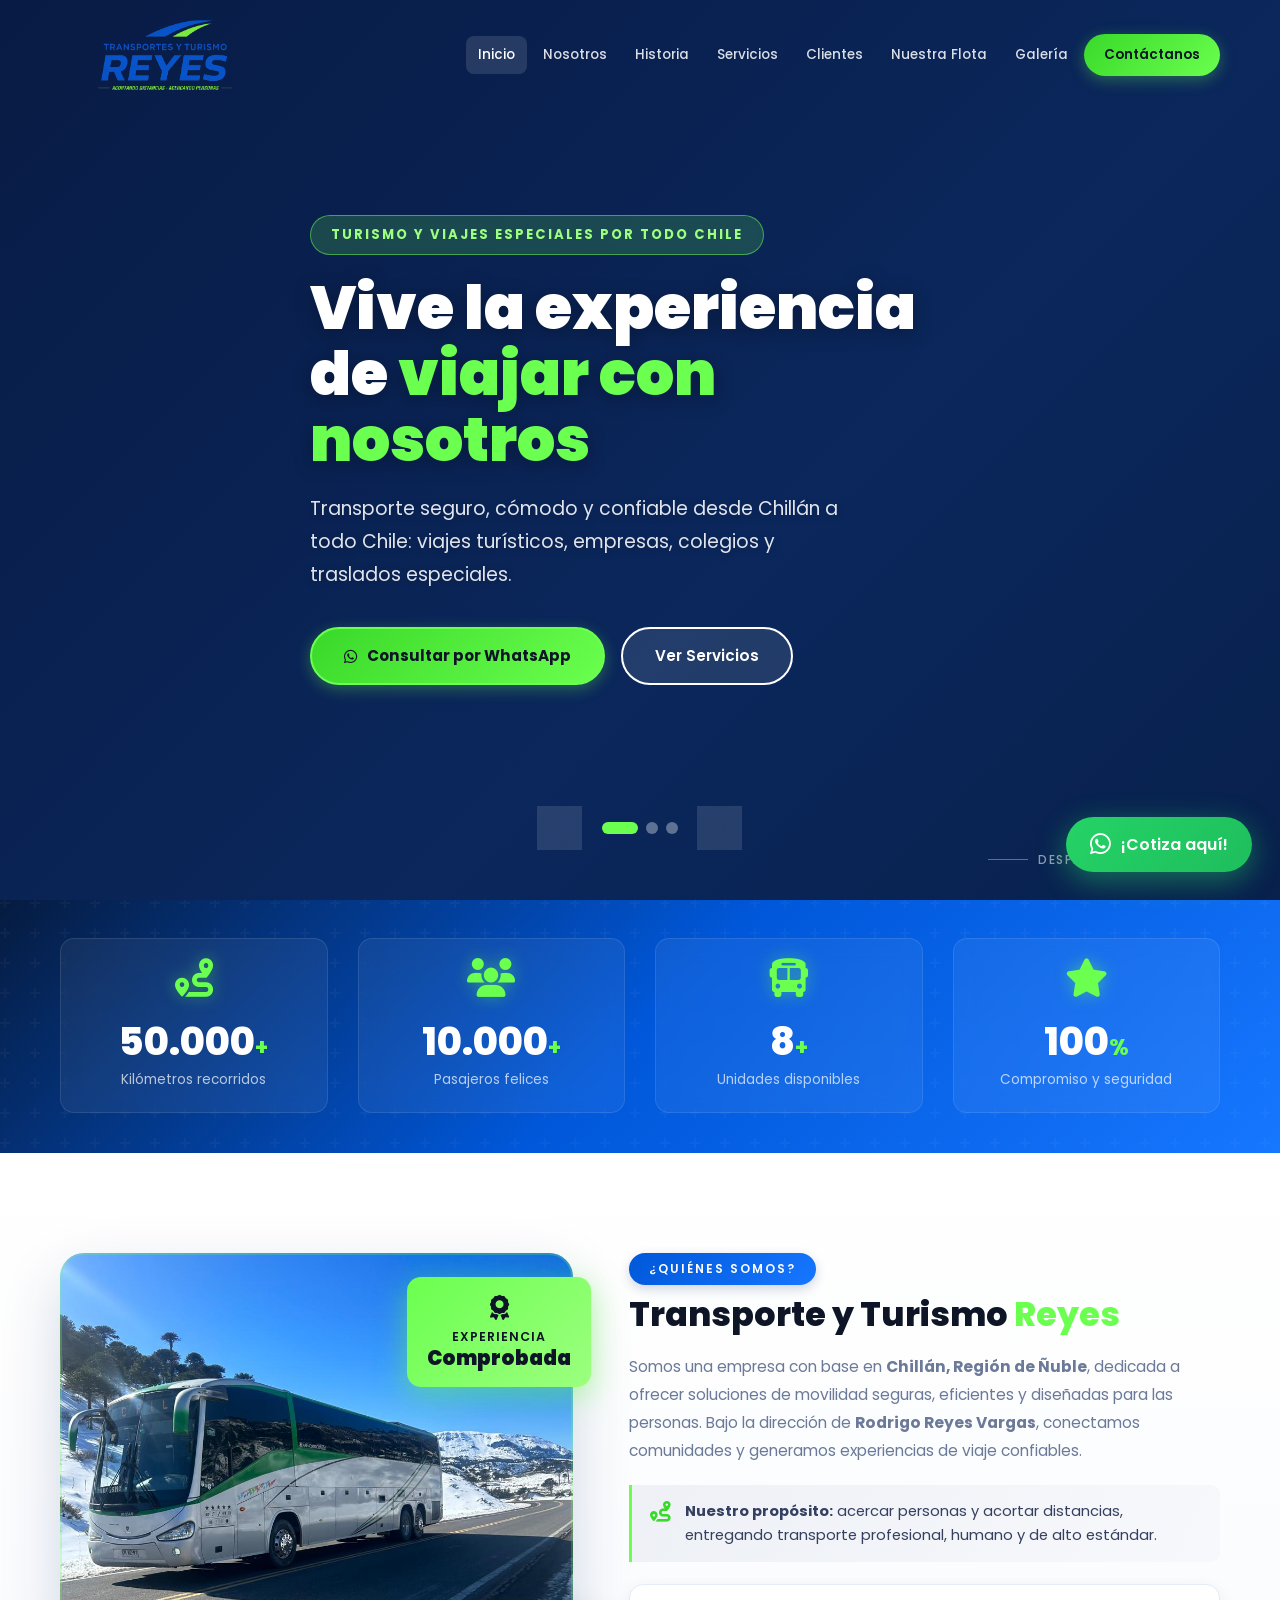
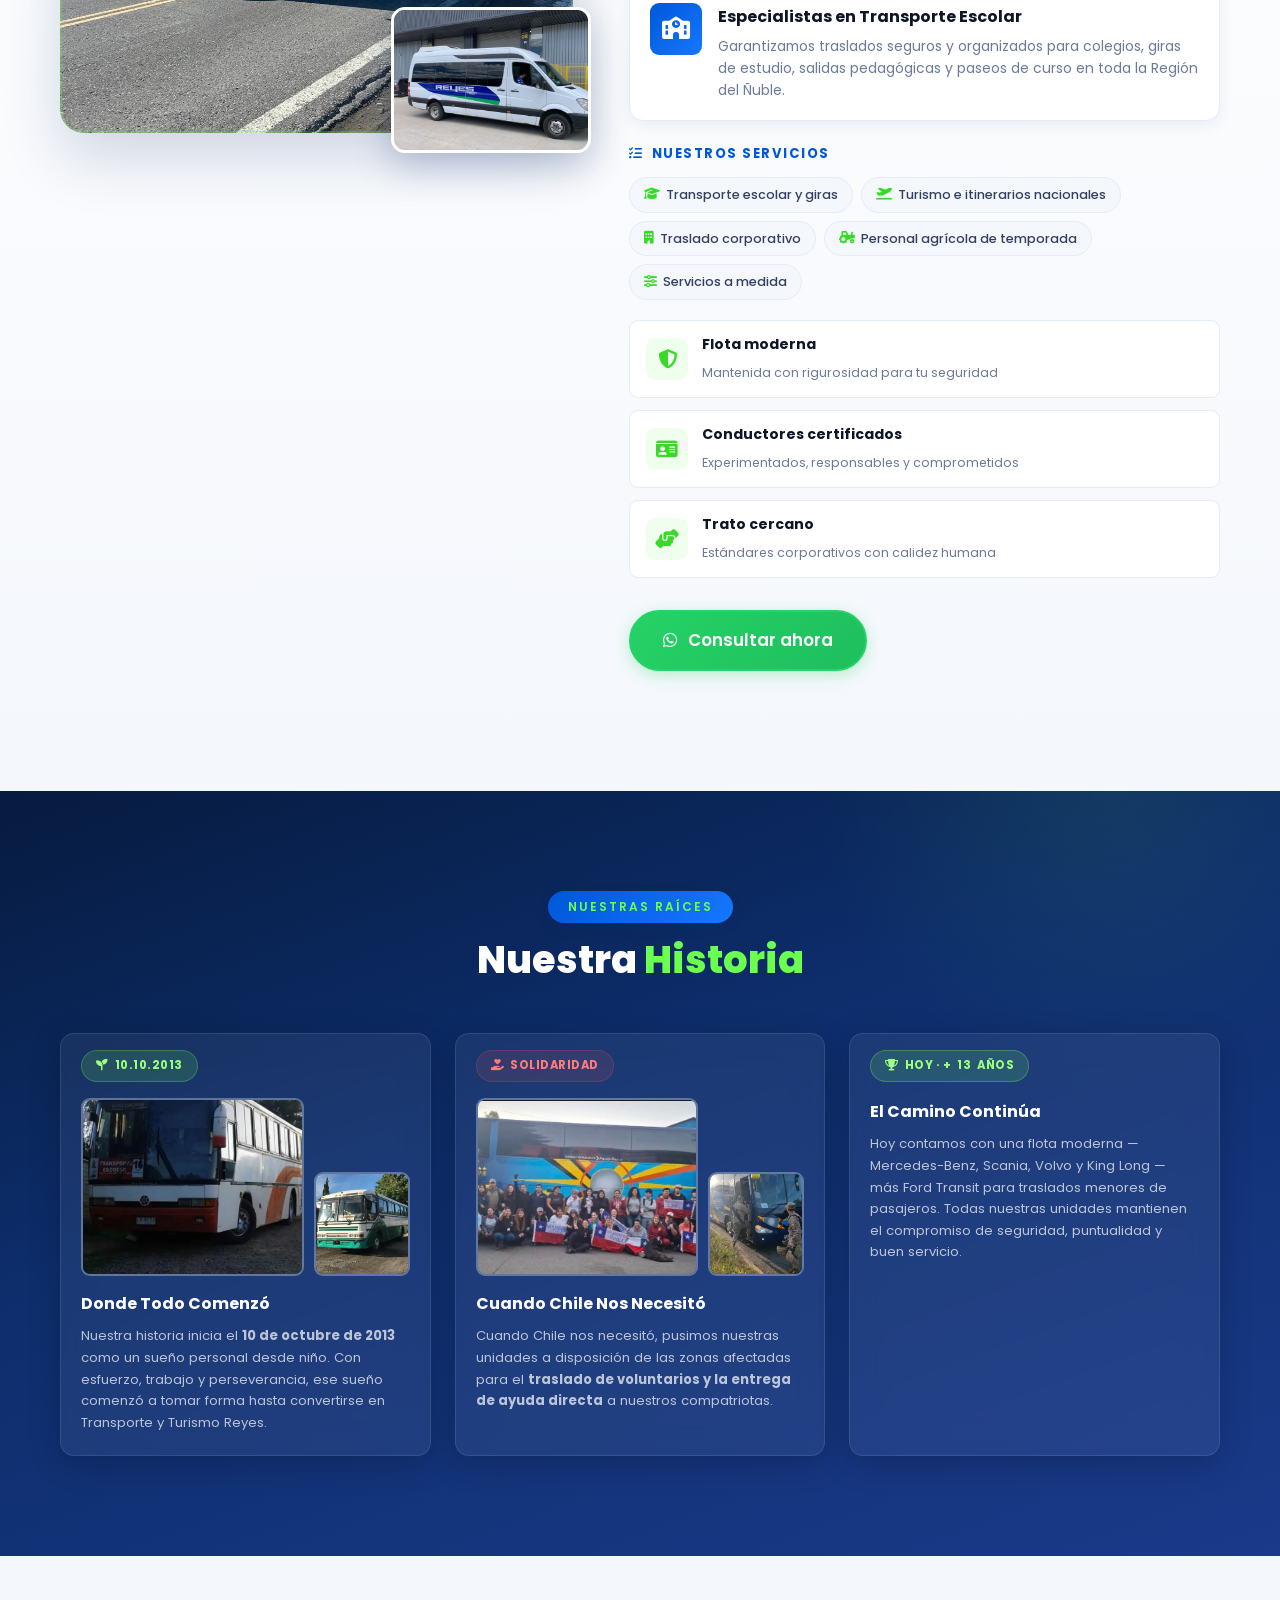
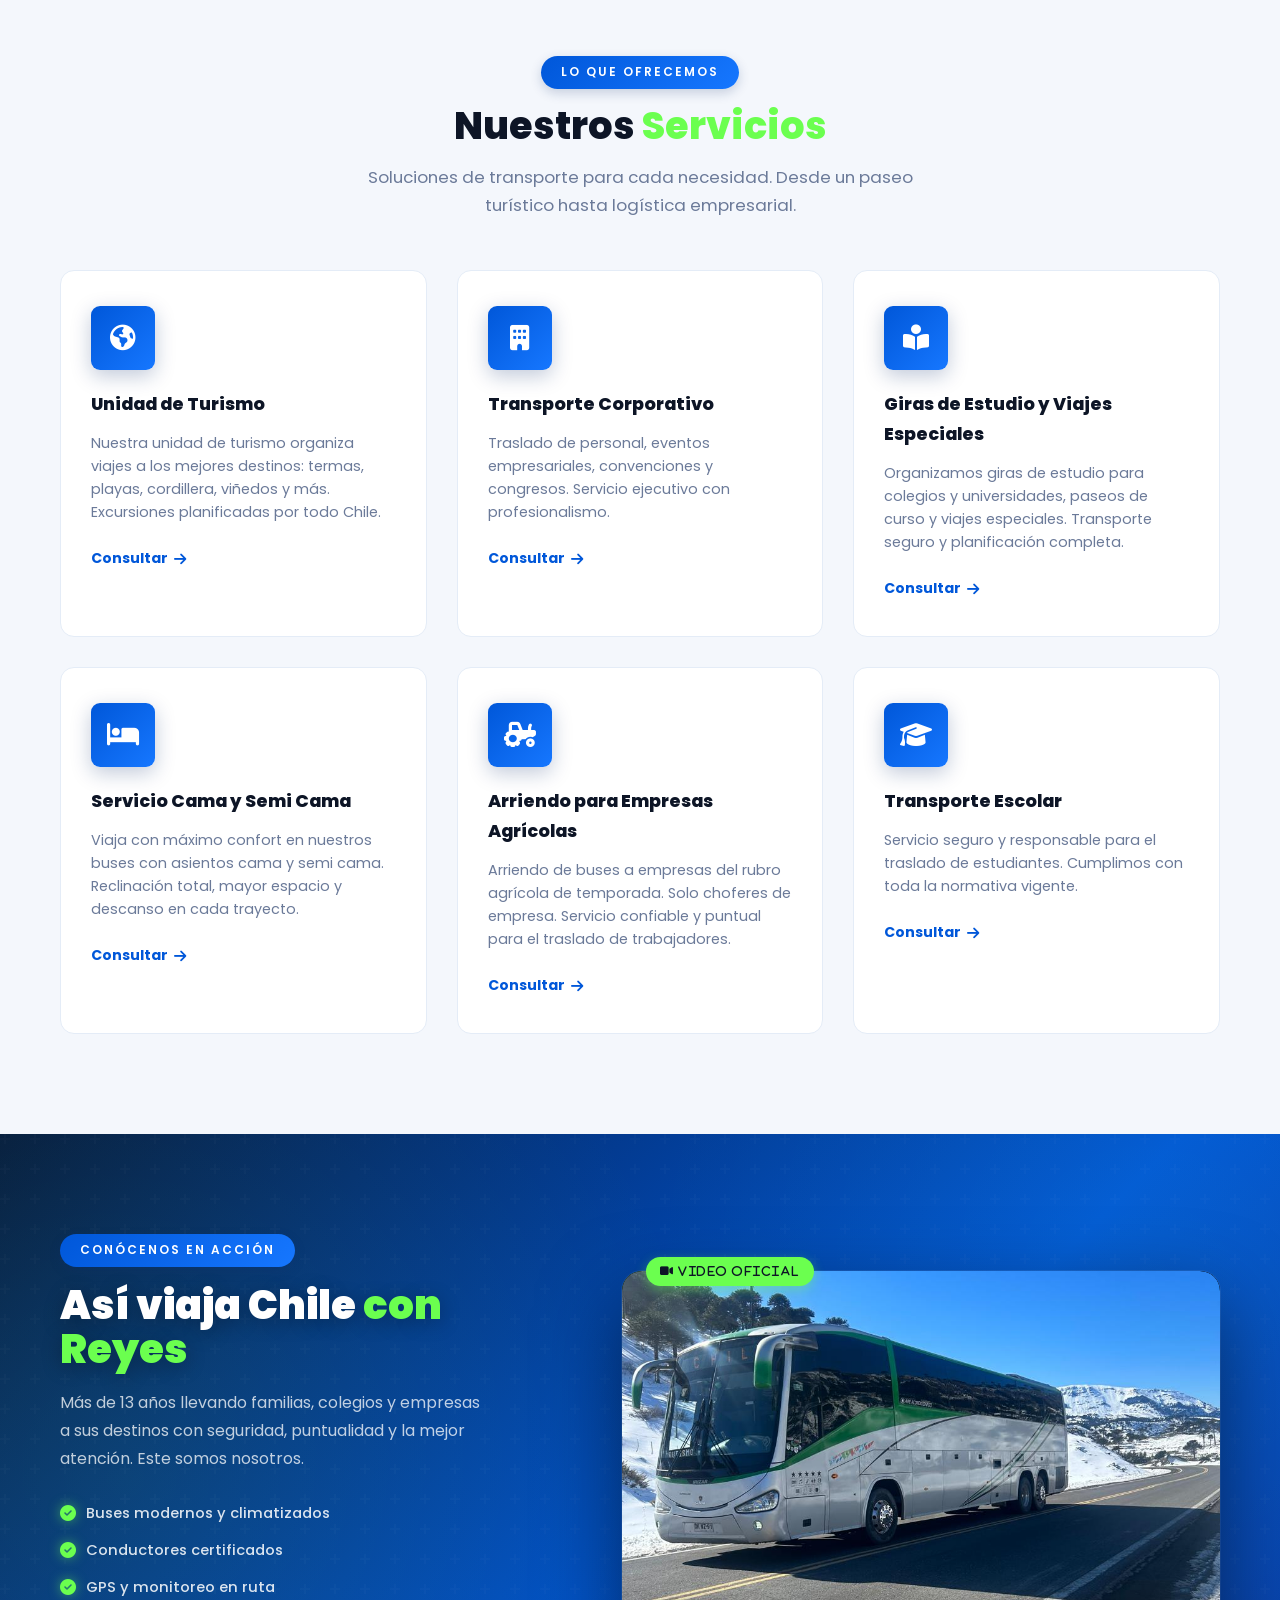
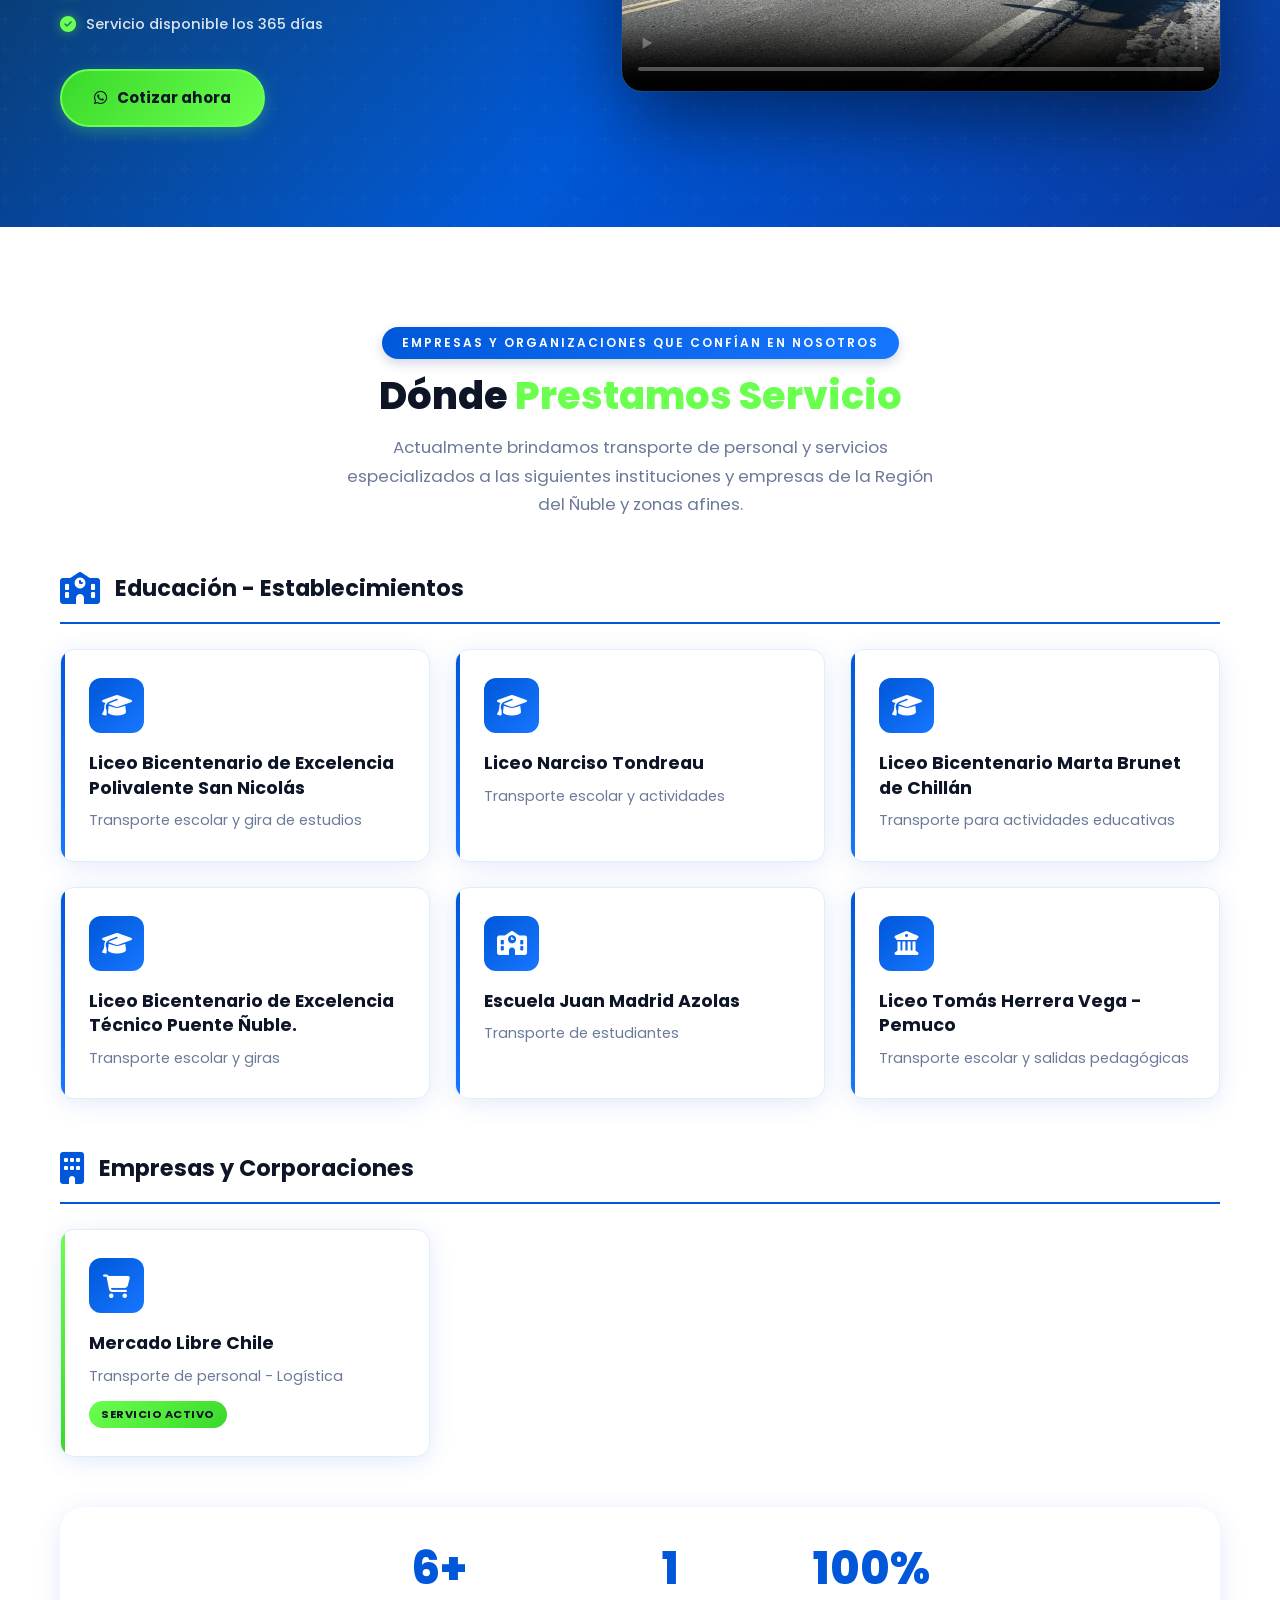
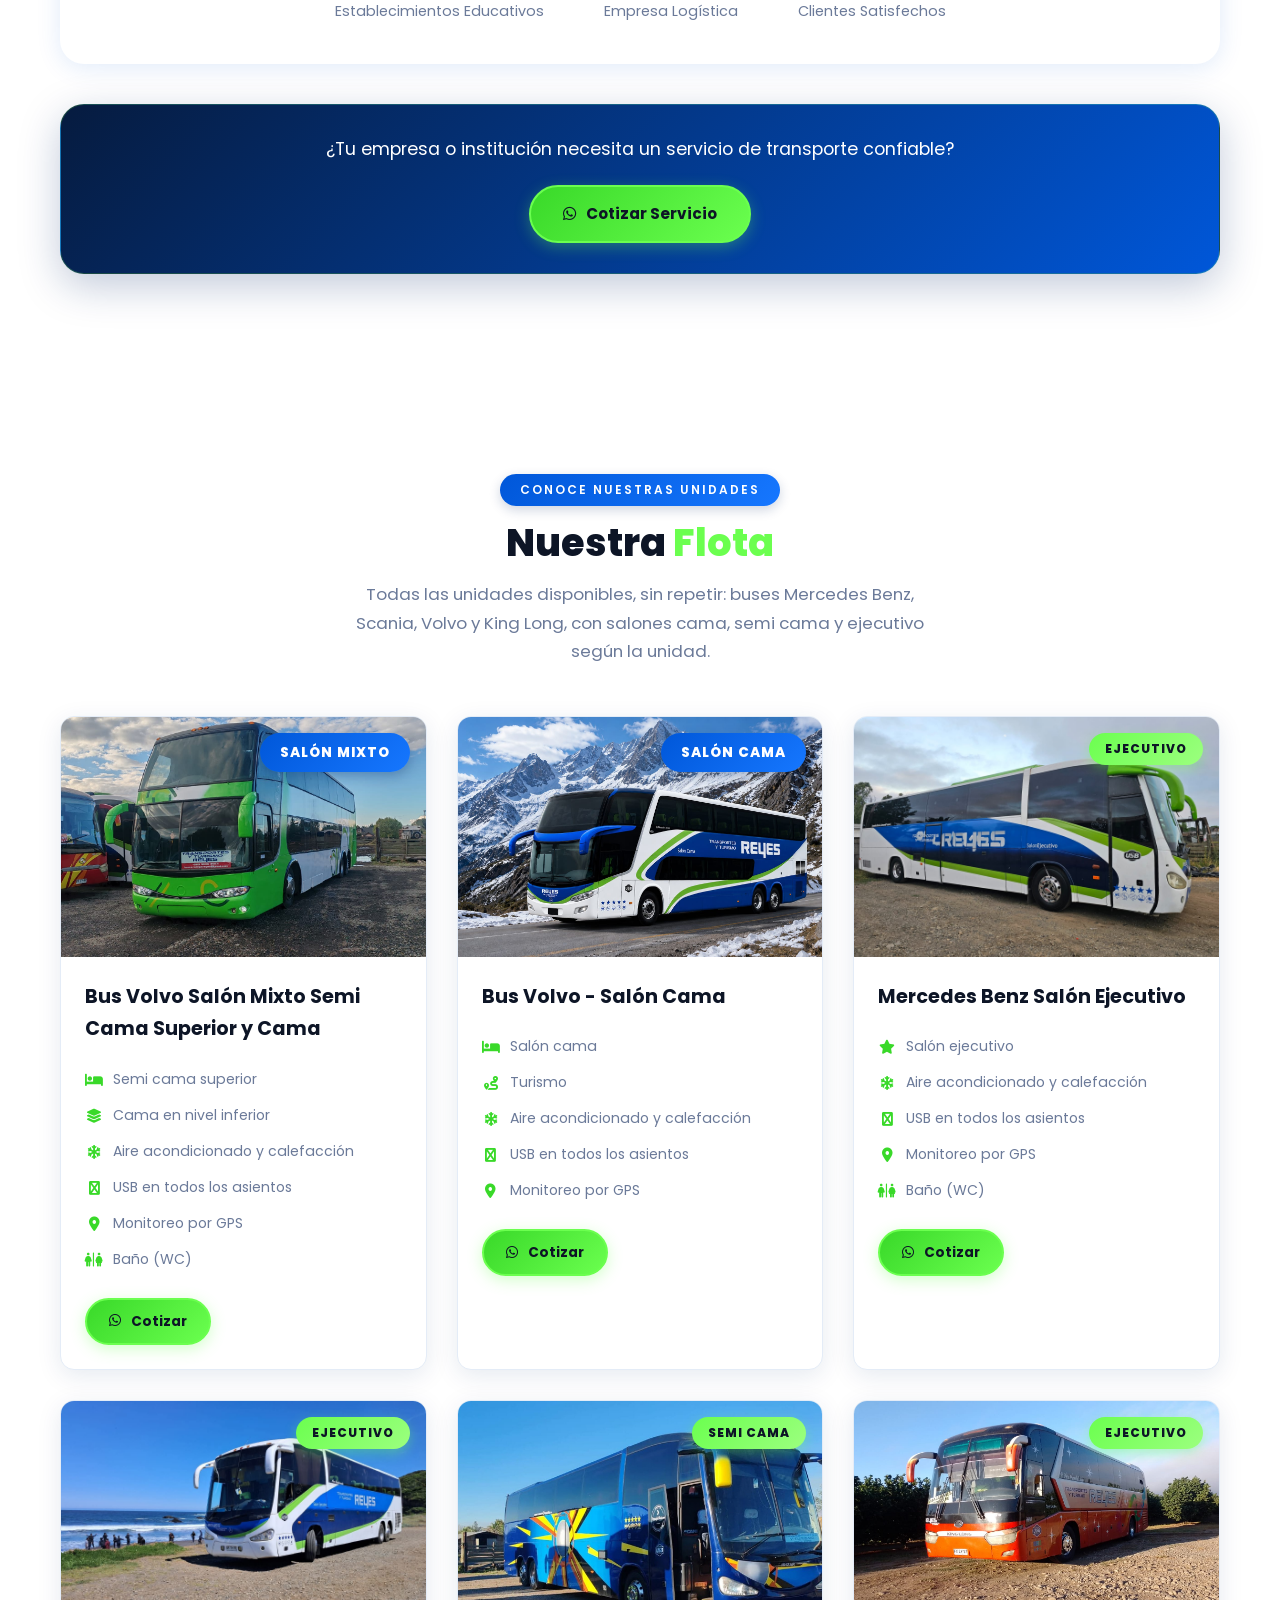
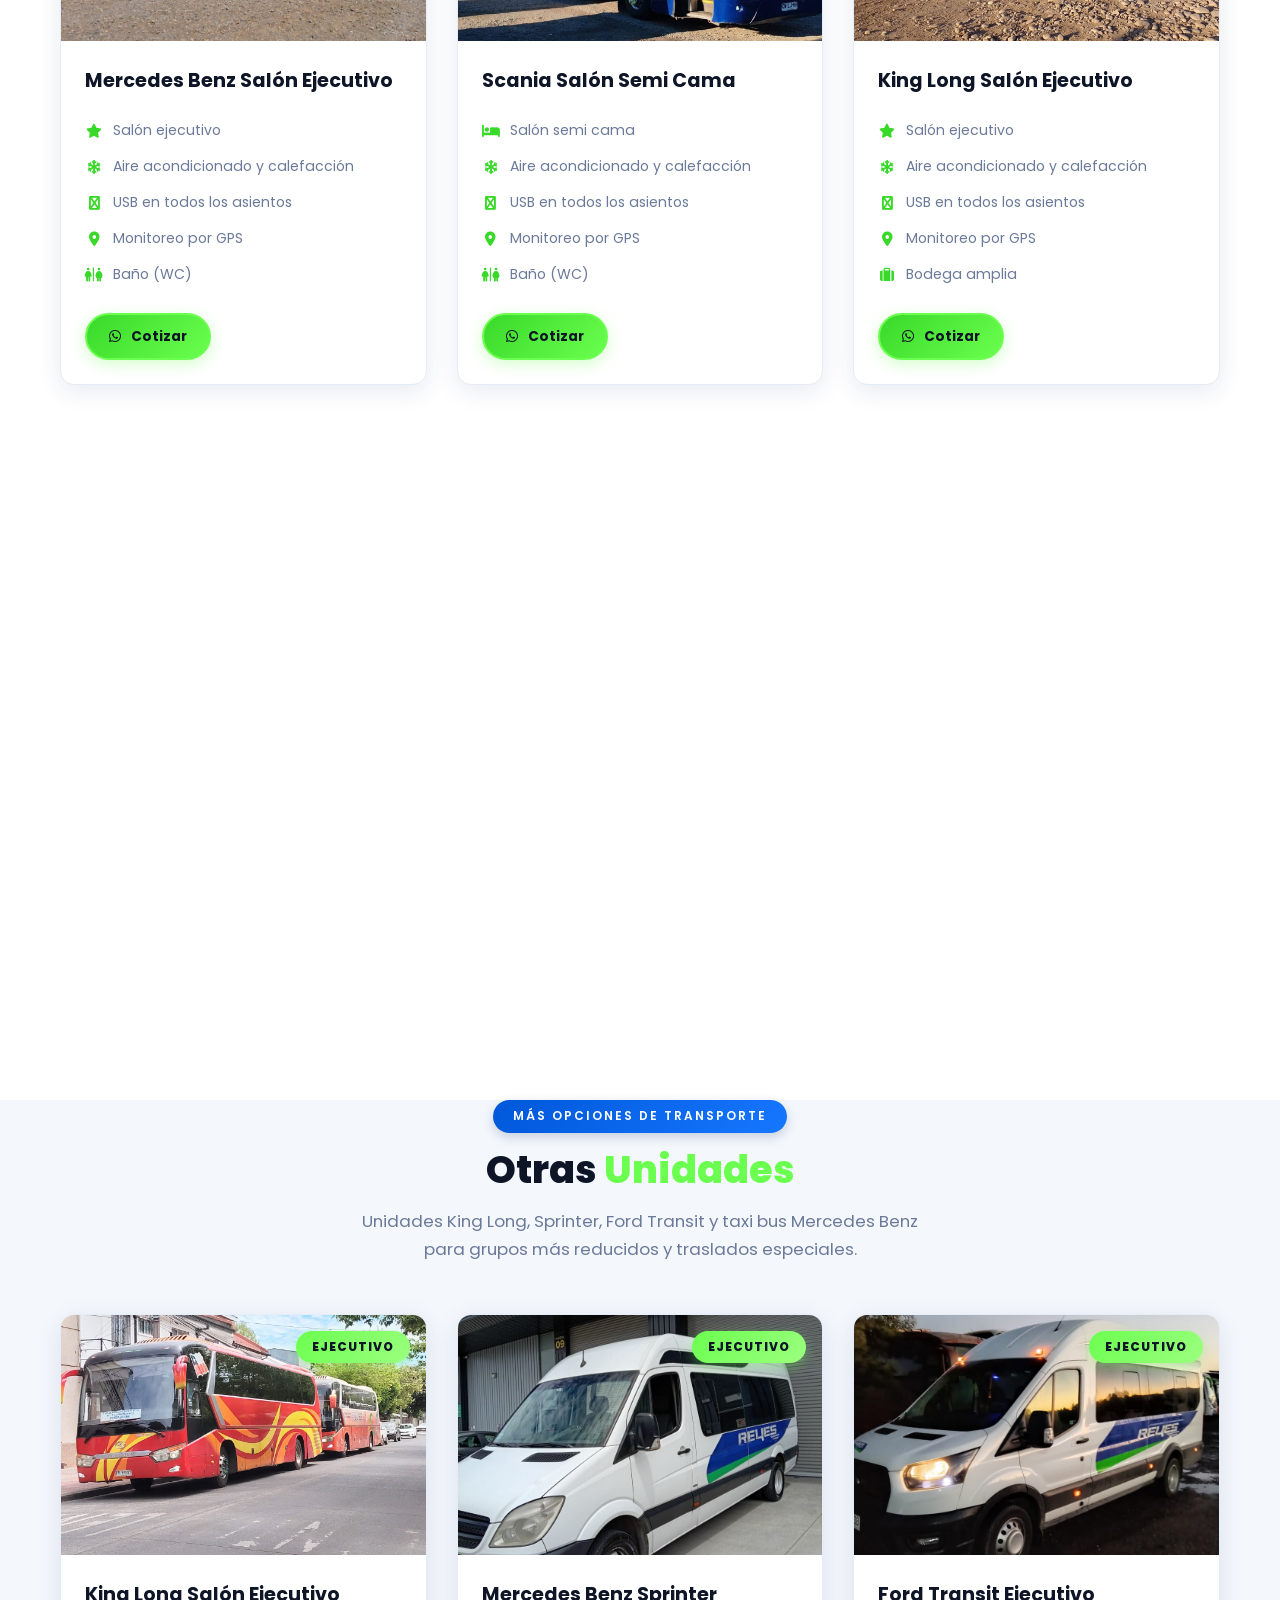
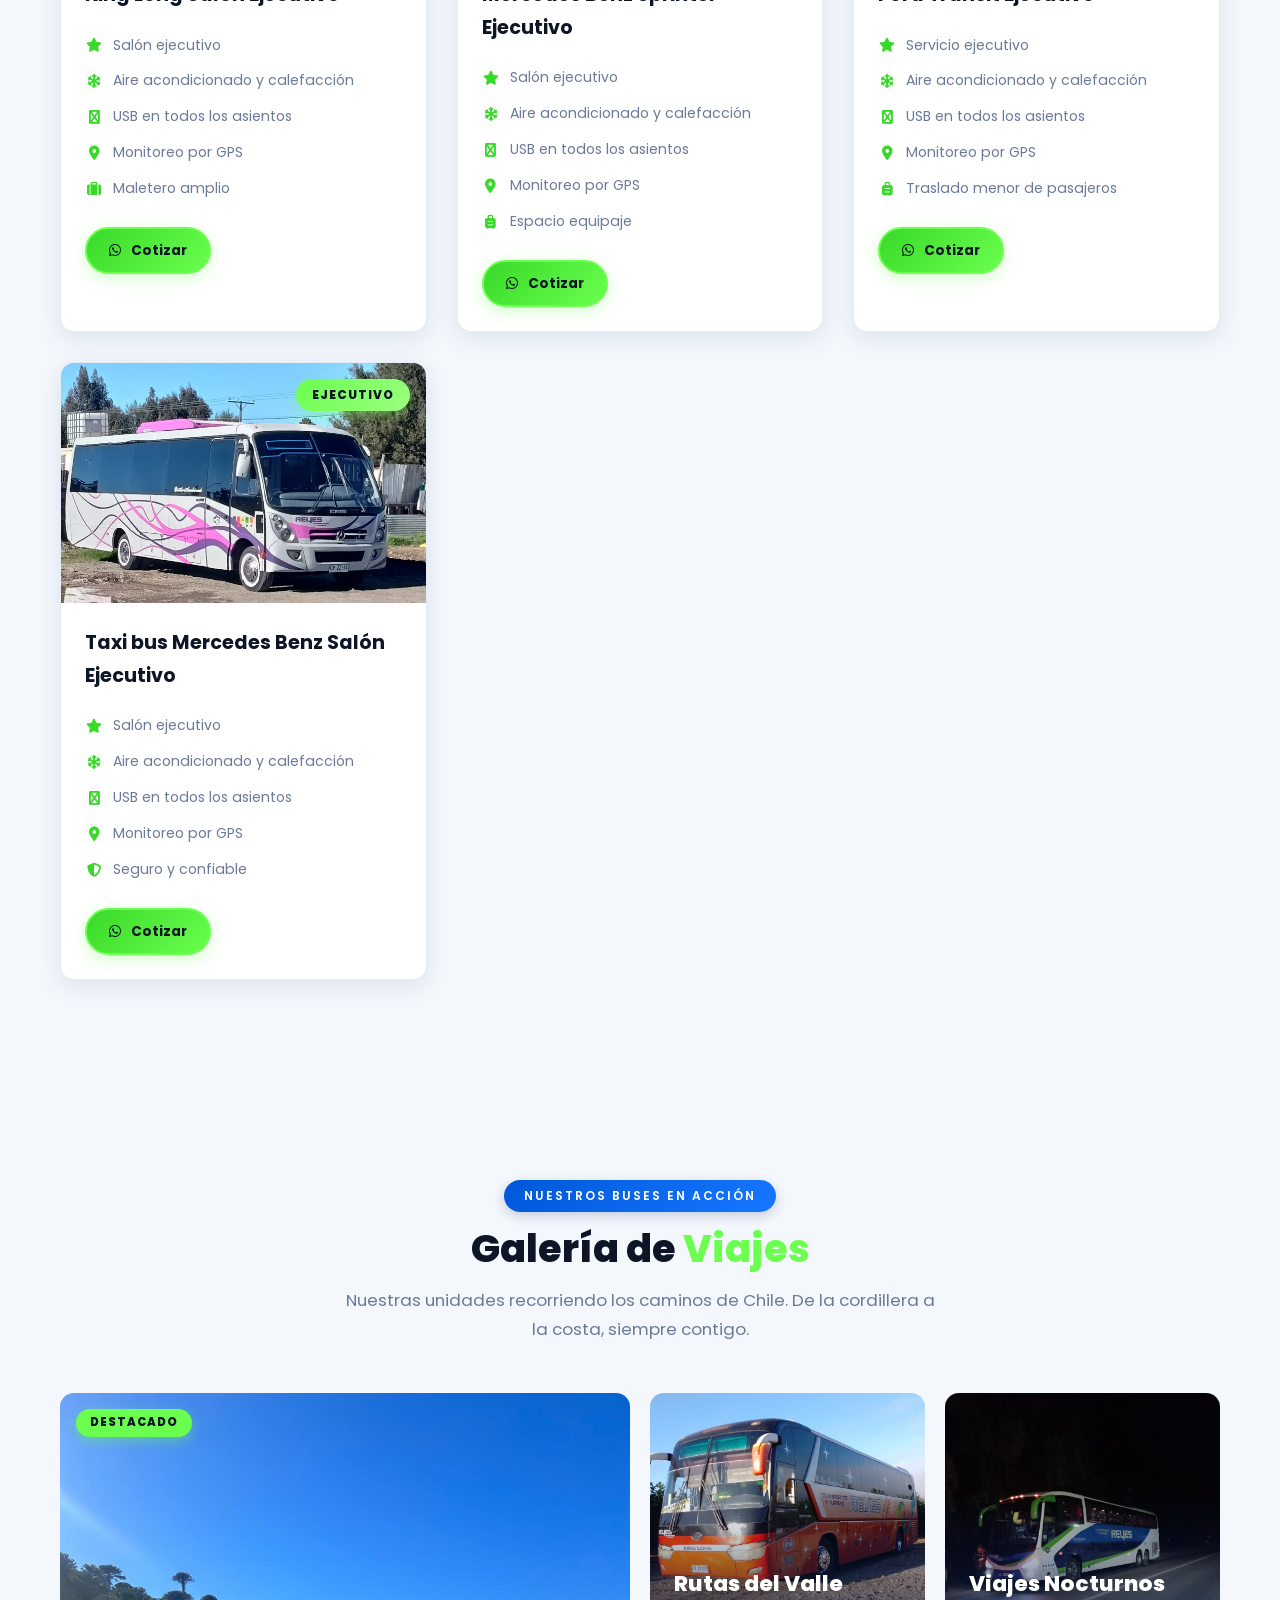
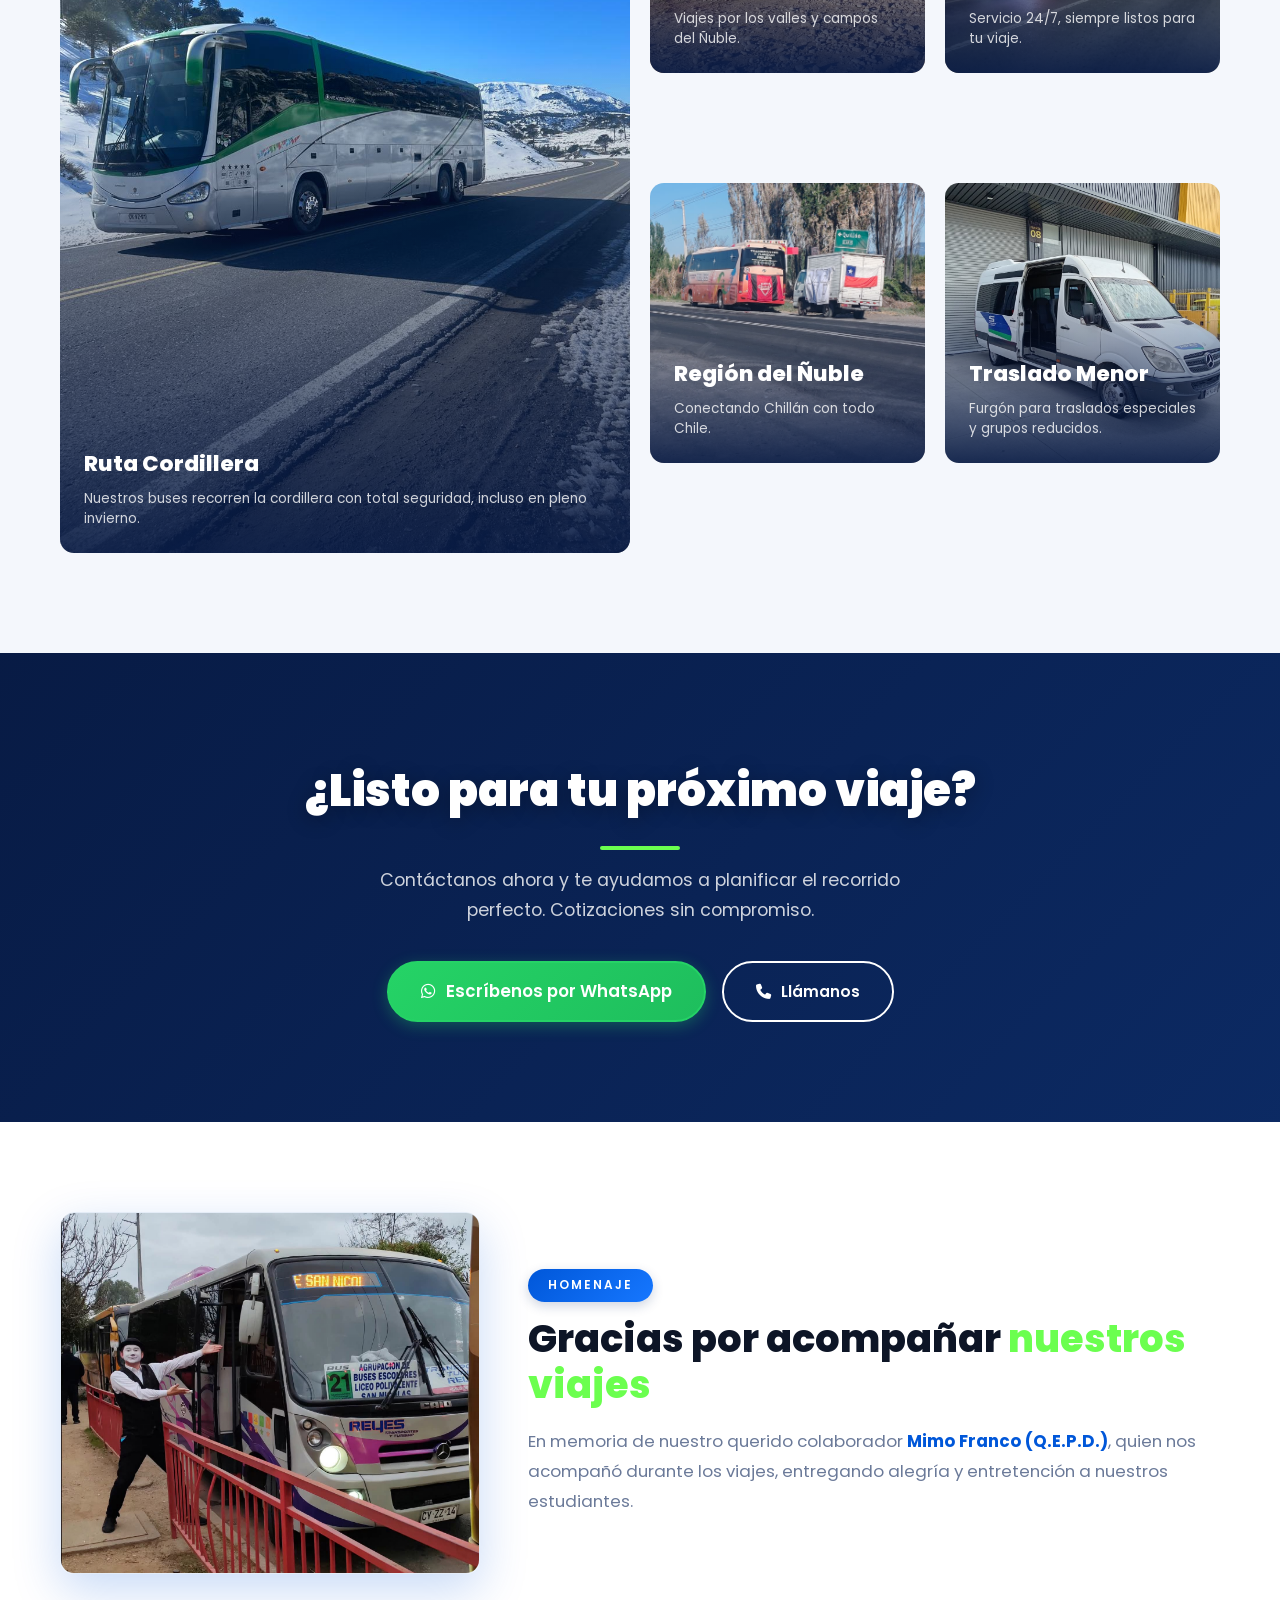
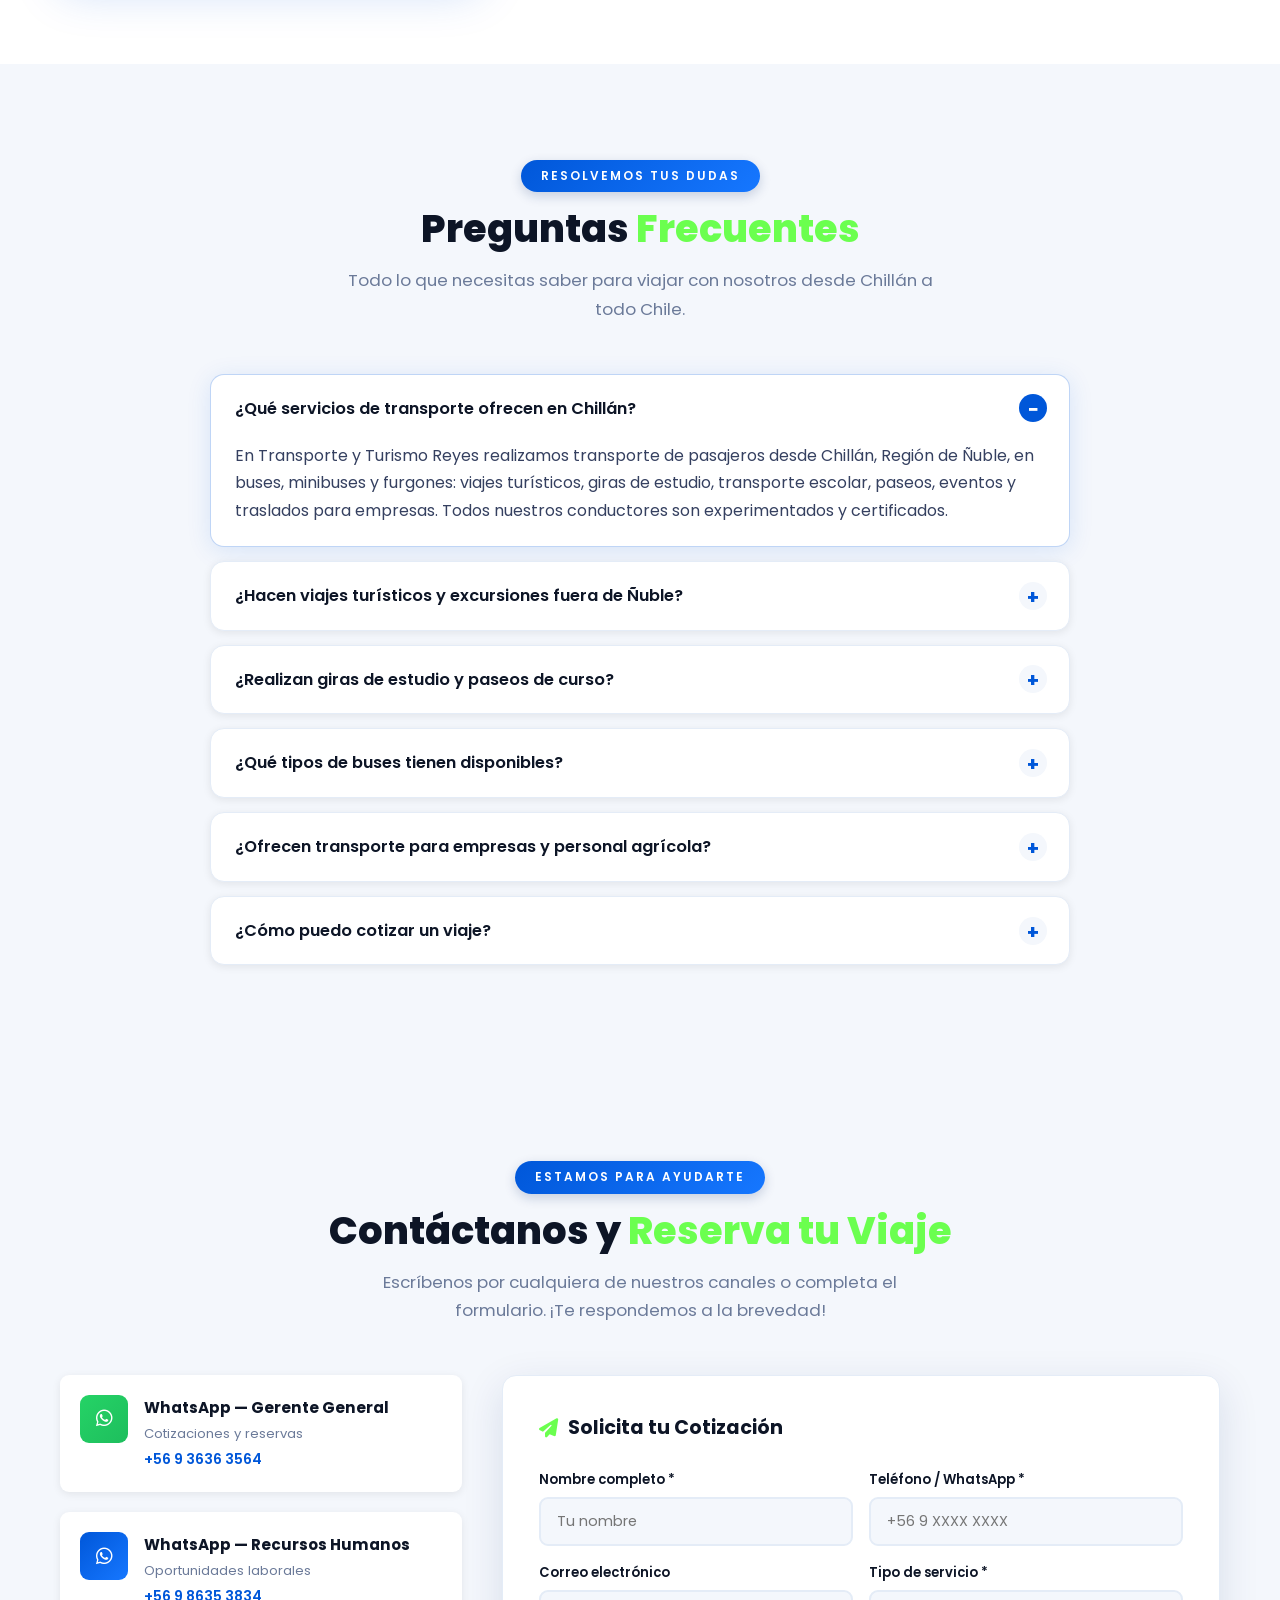
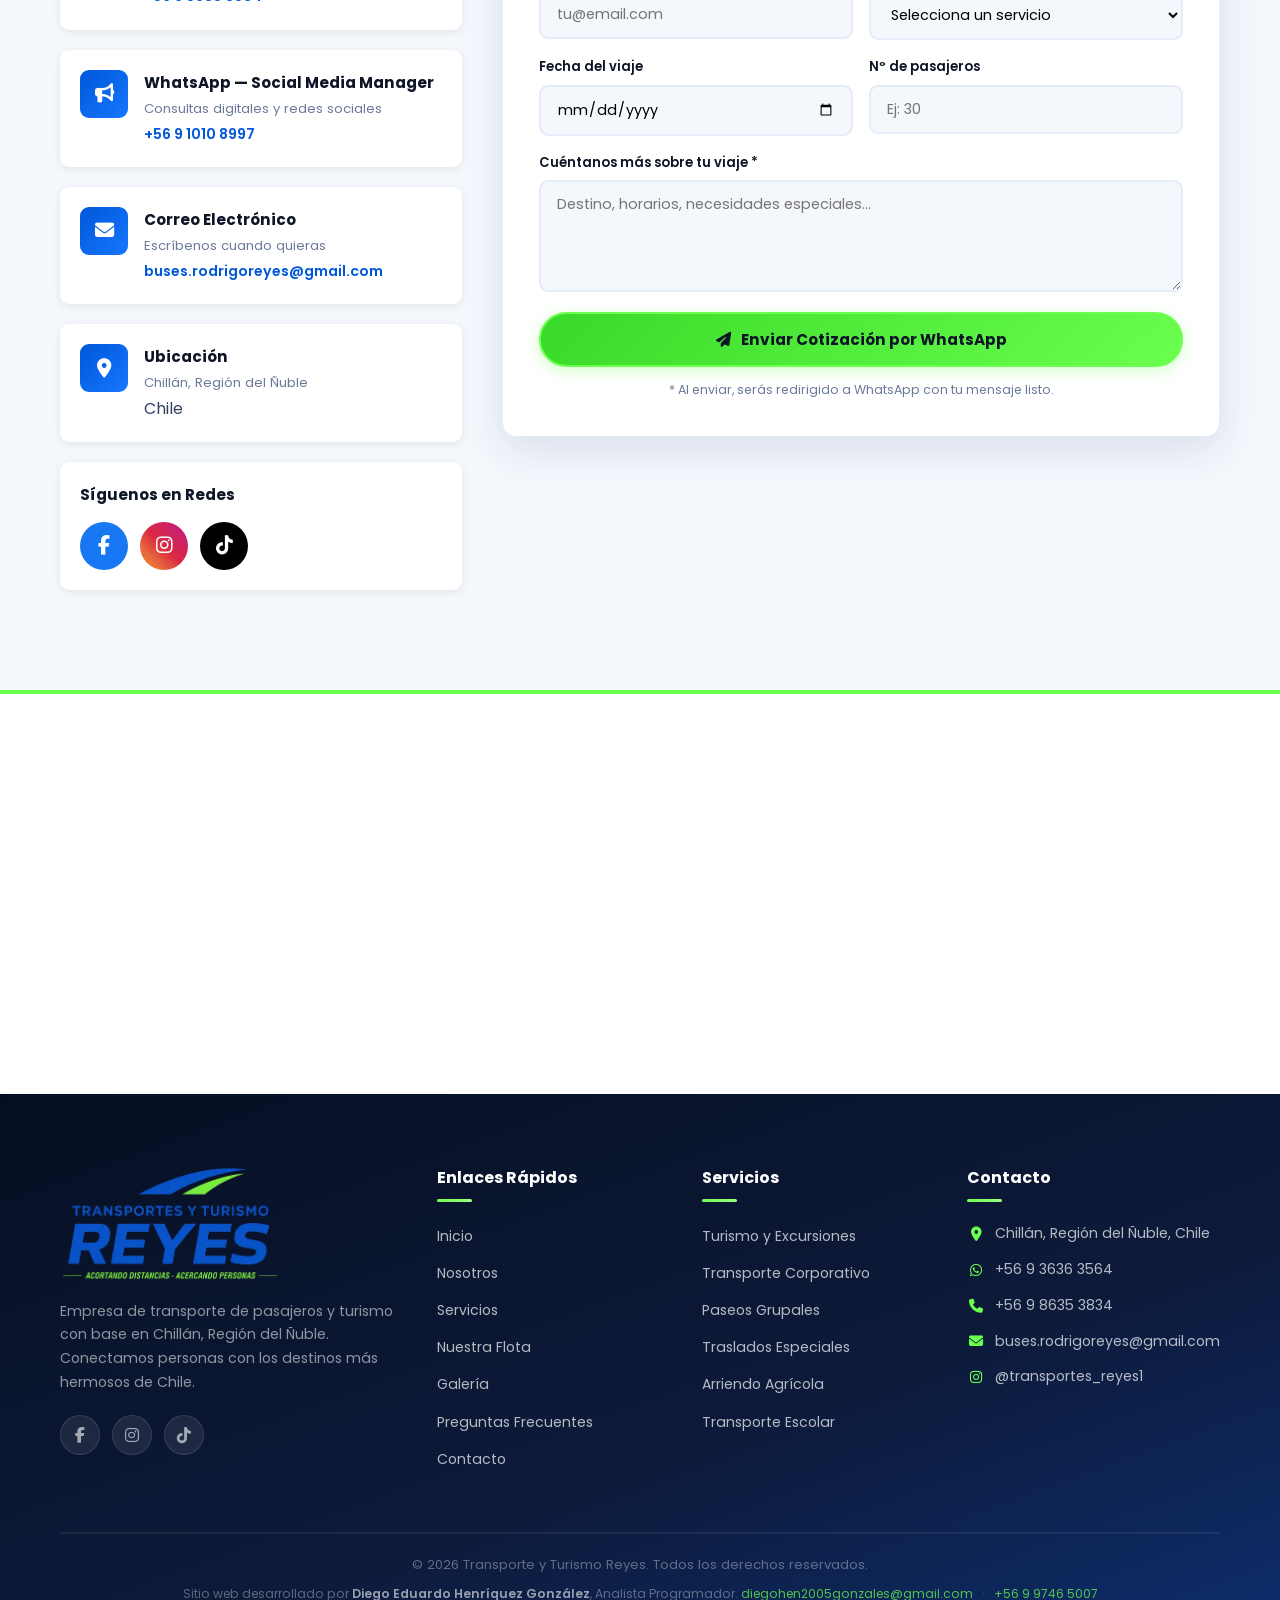
==== commit 2f2d0bb7: "Quita enfoque en arriendo: titulo y textos SEO orientados a transporte y turismo Co-Authored-By: Cla" ====
--- a/index.html
+++ b/index.html
@@ -5,9 +5,9 @@
     <meta name="viewport" content="width=device-width, initial-scale=1.0">
 
     <!-- ===== SEO PRINCIPAL ===== -->
-    <title>Arriendo de Buses en Chillán y Ñuble | Transporte y Turismo Reyes</title>
-    <meta name="description" content="Transporte y Turismo Reyes: arriendo de buses en Chillán, Región de Ñuble. Viajes turísticos por todo Chile, giras de estudio, transporte escolar, empresas y personal agrícola. Buses cama, semi cama y ejecutivos. ¡Cotiza por WhatsApp!">
-    <meta name="keywords" content="arriendo de buses Chillán, transporte Chillán, turismo Chillán, buses turismo Ñuble, transporte de pasajeros Chillán, giras de estudio Chillán, transporte escolar Chillán, transporte corporativo Ñuble, arriendo bus con conductor, buses cama Chillán, buses semi cama, excursiones desde Chillán, viajes a las termas de Chillán, transporte personal agrícola Ñuble, Transporte Reyes Chillán, Turismo Reyes, empresa de buses Ñuble, transfer Chillán, paseos de curso Chillán">
+    <title>Transporte y Turismo Reyes | Buses en Chillán, Ñuble | Turismo y Transporte Escolar</title>
+    <meta name="description" content="Transporte y Turismo Reyes en Chillán, Región de Ñuble. Viajes turísticos por todo Chile, giras de estudio, transporte escolar, empresas y personal agrícola. Buses cama, semi cama y ejecutivos. ¡Cotiza por WhatsApp!">
+    <meta name="keywords" content="transporte Chillán, turismo Chillán, Transporte y Turismo Reyes, buses Chillán, buses turismo Ñuble, transporte de pasajeros Chillán, transporte escolar Chillán, giras de estudio Chillán, paseos de curso Chillán, viajes turísticos desde Chillán, excursiones desde Chillán, termas de Chillán, transporte corporativo Ñuble, transporte personal agrícola Ñuble, buses cama Chillán, buses semi cama, empresa de buses Ñuble, transfer Chillán, Turismo Reyes, Transporte Reyes Chillán">
     <meta name="author" content="Transporte y Turismo Reyes">
     <meta name="robots" content="index, follow, max-image-preview:large, max-snippet:-1, max-video-preview:-1">
     <meta name="theme-color" content="#061b3f">
@@ -23,7 +23,7 @@
     <!-- ===== OPEN GRAPH (Facebook, WhatsApp, redes sociales) ===== -->
     <meta property="og:type" content="website">
     <meta property="og:url" content="https://transportesyturismoreyes.cl/">
-    <meta property="og:title" content="Transporte y Turismo Reyes | Arriendo de Buses en Chillán y Ñuble">
+    <meta property="og:title" content="Transporte y Turismo Reyes | Turismo y Transporte en Chillán, Ñuble">
     <meta property="og:description" content="Turismo, giras de estudio, transporte escolar y empresas. Buses cama, semi cama y ejecutivos desde Chillán a todo Chile. ¡Pide tu cotización!">
     <meta property="og:image" content="https://transportesyturismoreyes.cl/images/bus-playa-mercedes.jpeg">
     <meta property="og:image:alt" content="Bus Mercedes-Benz de Transporte y Turismo Reyes en la playa">
@@ -32,7 +32,7 @@
 
     <!-- ===== TWITTER CARD ===== -->
     <meta name="twitter:card" content="summary_large_image">
-    <meta name="twitter:title" content="Transporte y Turismo Reyes | Arriendo de Buses en Chillán">
+    <meta name="twitter:title" content="Transporte y Turismo Reyes | Turismo y Transporte en Chillán">
     <meta name="twitter:description" content="Turismo, giras de estudio, transporte escolar y empresas en Chillán, Ñuble. ¡Cotiza ahora!">
     <meta name="twitter:image" content="https://transportesyturismoreyes.cl/images/bus-playa-mercedes.jpeg">
 
@@ -46,7 +46,7 @@
           "@id": "https://transportesyturismoreyes.cl/#empresa",
           "name": "Transporte y Turismo Reyes",
           "alternateName": ["Transportes Reyes", "Buses Reyes Chillán", "Turismo Reyes"],
-          "description": "Empresa de transporte de pasajeros y turismo en Chillán, Región de Ñuble. Arriendo de buses con conductor para viajes turísticos, giras de estudio, transporte escolar, traslados corporativos y personal agrícola.",
+          "description": "Empresa de transporte de pasajeros y turismo en Chillán, Región de Ñuble. Viajes turísticos, giras de estudio, transporte escolar, traslados corporativos y personal agrícola.",
           "url": "https://transportesyturismoreyes.cl/",
           "logo": "https://transportesyturismoreyes.cl/images/logo-corporativo-transparente.png",
           "image": [
@@ -96,7 +96,7 @@
             "@type": "OfferCatalog",
             "name": "Servicios de transporte y turismo",
             "itemListElement": [
-              { "@type": "Offer", "itemOffered": { "@type": "Service", "name": "Arriendo de buses con conductor en Chillán", "areaServed": "Chile" } },
+              { "@type": "Offer", "itemOffered": { "@type": "Service", "name": "Transporte de pasajeros desde Chillán a todo Chile", "areaServed": "Chile" } },
               { "@type": "Offer", "itemOffered": { "@type": "Service", "name": "Viajes turísticos y excursiones por Chile" } },
               { "@type": "Offer", "itemOffered": { "@type": "Service", "name": "Giras de estudio y paseos de curso" } },
               { "@type": "Offer", "itemOffered": { "@type": "Service", "name": "Transporte escolar en Chillán y Ñuble" } },
@@ -120,10 +120,10 @@
           "mainEntity": [
             {
               "@type": "Question",
-              "name": "¿Arriendan buses con conductor en Chillán?",
+              "name": "¿Qué servicios de transporte ofrecen en Chillán?",
               "acceptedAnswer": {
                 "@type": "Answer",
-                "text": "Sí. En Transporte y Turismo Reyes arrendamos buses, minibuses y furgones con conductor desde Chillán, Región de Ñuble, para viajes turísticos, paseos, eventos, empresas y colegios. Todos nuestros conductores son experimentados y certificados."
+                "text": "En Transporte y Turismo Reyes realizamos transporte de pasajeros desde Chillán, Región de Ñuble, en buses, minibuses y furgones: viajes turísticos, giras de estudio, transporte escolar, paseos, eventos y traslados para empresas. Todos nuestros conductores son experimentados y certificados."
               }
             },
             {
@@ -155,7 +155,7 @@
               "name": "¿Ofrecen transporte para empresas y personal agrícola?",
               "acceptedAnswer": {
                 "@type": "Answer",
-                "text": "Sí. Realizamos traslado de personal para empresas, eventos corporativos y arriendo de buses para empresas agrícolas de temporada, con servicio puntual y confiable."
+                "text": "Sí. Realizamos traslado de personal para empresas, eventos corporativos y transporte de personal para empresas agrícolas de temporada, con servicio puntual y confiable."
               }
             },
             {
@@ -224,7 +224,7 @@
                 <div class="container hero__content">
                     <span class="hero__badge" id="heroBadge">Turismo y viajes especiales por todo Chile</span>
                     <h1 class="hero__title">Vive la experiencia de <span>viajar con nosotros</span></h1>
-                    <p class="hero__text">Arriendo de buses con conductor desde Chillán a todo Chile: viajes turísticos, empresas, colegios y traslados especiales.</p>
+                    <p class="hero__text">Transporte seguro, cómodo y confiable desde Chillán a todo Chile: viajes turísticos, empresas, colegios y traslados especiales.</p>
                     <div class="hero__buttons">
                         <a href="https://wa.me/56936363564?text=Hola%2C%20estoy%20interesado%2Fa%20en%20consultar%20por%20sus%20servicios%20de%20transporte.%20%C2%BFMe%20pueden%20orientar%3F" class="btn btn--primary" target="_blank" rel="noopener">
                             <i class="fa-brands fa-whatsapp"></i> Consultar por WhatsApp
@@ -1063,12 +1063,12 @@
             <div class="section-header">
                 <span class="section-tag">Resolvemos tus Dudas</span>
                 <h2 class="section-title">Preguntas <span>Frecuentes</span></h2>
-                <p class="section-subtitle">Todo lo que necesitas saber para arrendar un bus en Chillán y viajar tranquilo por Chile.</p>
+                <p class="section-subtitle">Todo lo que necesitas saber para viajar con nosotros desde Chillán a todo Chile.</p>
             </div>
             <div class="faq__list">
                 <details class="faq__item" open>
-                    <summary>¿Arriendan buses con conductor en Chillán?</summary>
-                    <p>Sí. En Transporte y Turismo Reyes arrendamos buses, minibuses y furgones con conductor desde Chillán, Región de Ñuble, para viajes turísticos, paseos, eventos, empresas y colegios. Todos nuestros conductores son experimentados y certificados.</p>
+                    <summary>¿Qué servicios de transporte ofrecen en Chillán?</summary>
+                    <p>En Transporte y Turismo Reyes realizamos transporte de pasajeros desde Chillán, Región de Ñuble, en buses, minibuses y furgones: viajes turísticos, giras de estudio, transporte escolar, paseos, eventos y traslados para empresas. Todos nuestros conductores son experimentados y certificados.</p>
                 </details>
                 <details class="faq__item">
                     <summary>¿Hacen viajes turísticos y excursiones fuera de Ñuble?</summary>
@@ -1084,7 +1084,7 @@
                 </details>
                 <details class="faq__item">
                     <summary>¿Ofrecen transporte para empresas y personal agrícola?</summary>
-                    <p>Sí. Realizamos traslado de personal para empresas, eventos corporativos y arriendo de buses para empresas agrícolas de temporada, con servicio puntual y confiable.</p>
+                    <p>Sí. Realizamos traslado de personal para empresas, eventos corporativos y transporte de personal para empresas agrícolas de temporada, con servicio puntual y confiable.</p>
                 </details>
                 <details class="faq__item">
                     <summary>¿Cómo puedo cotizar un viaje?</summary>
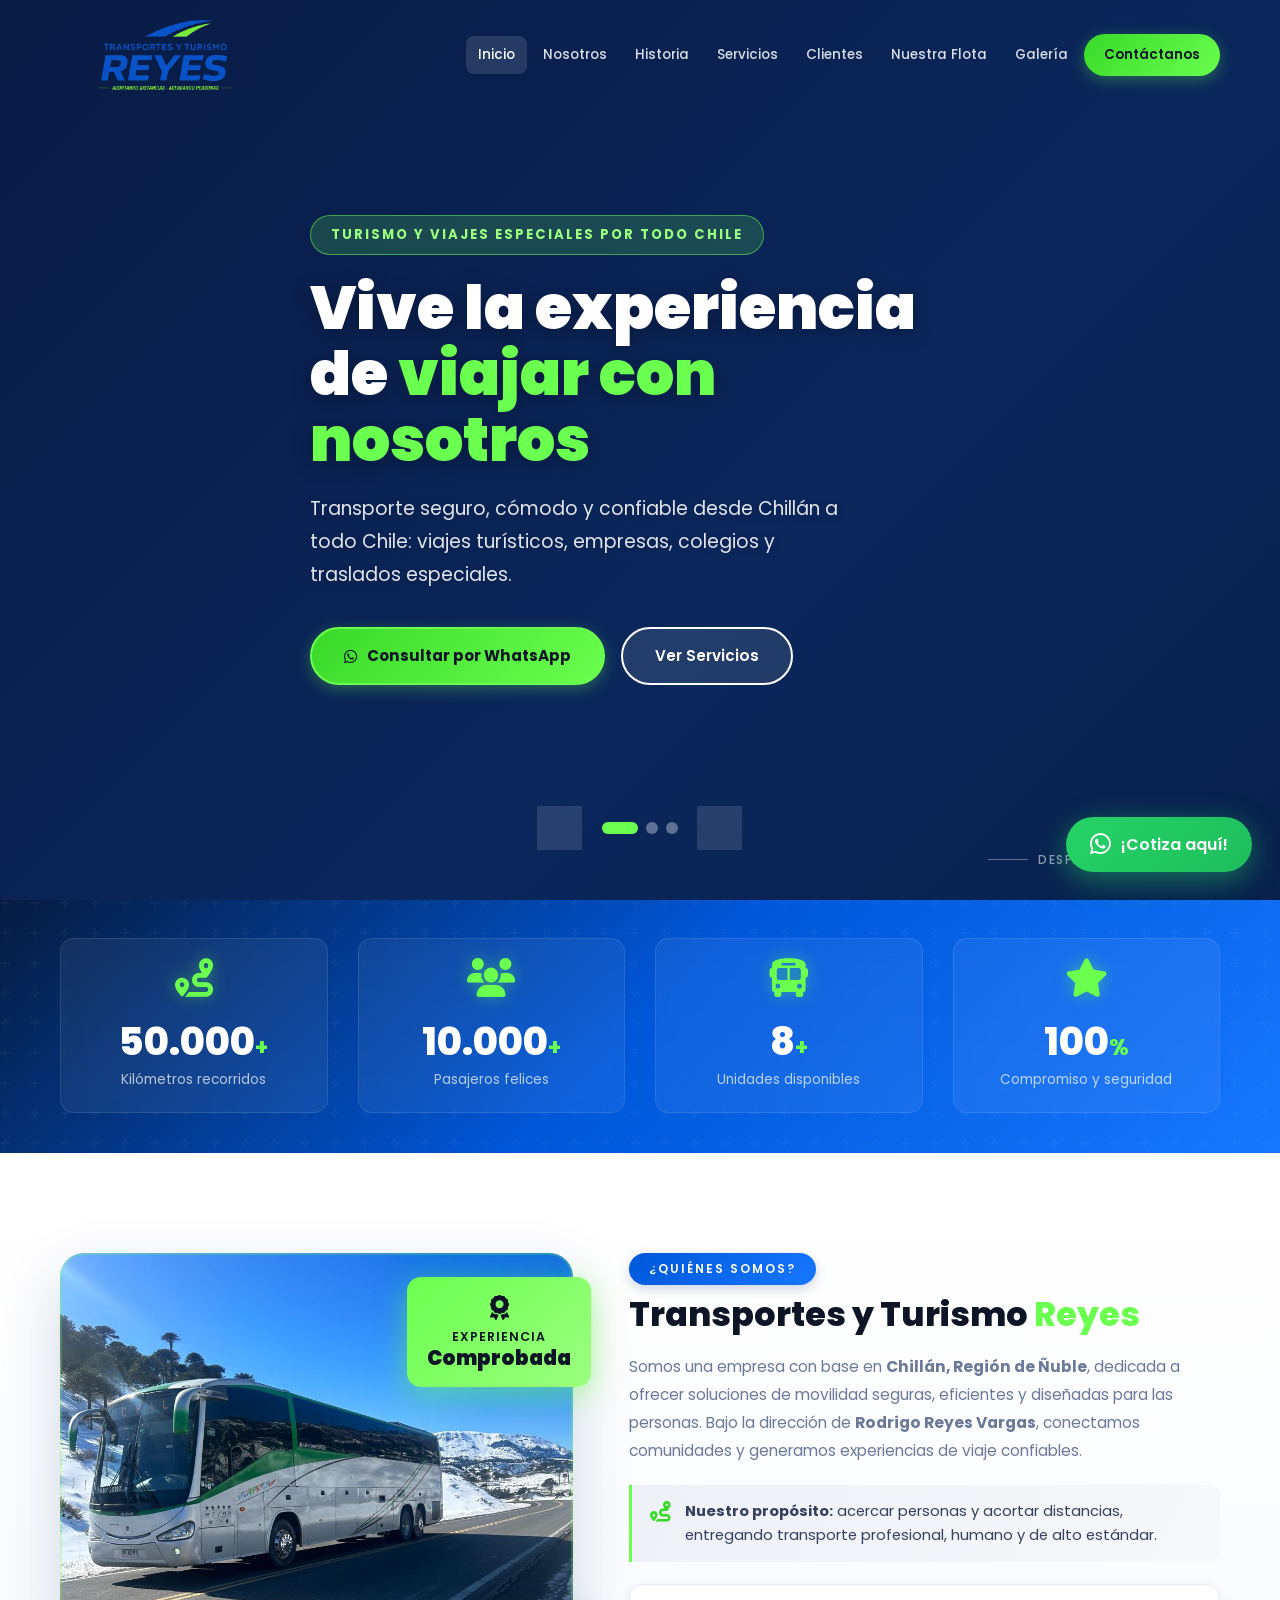
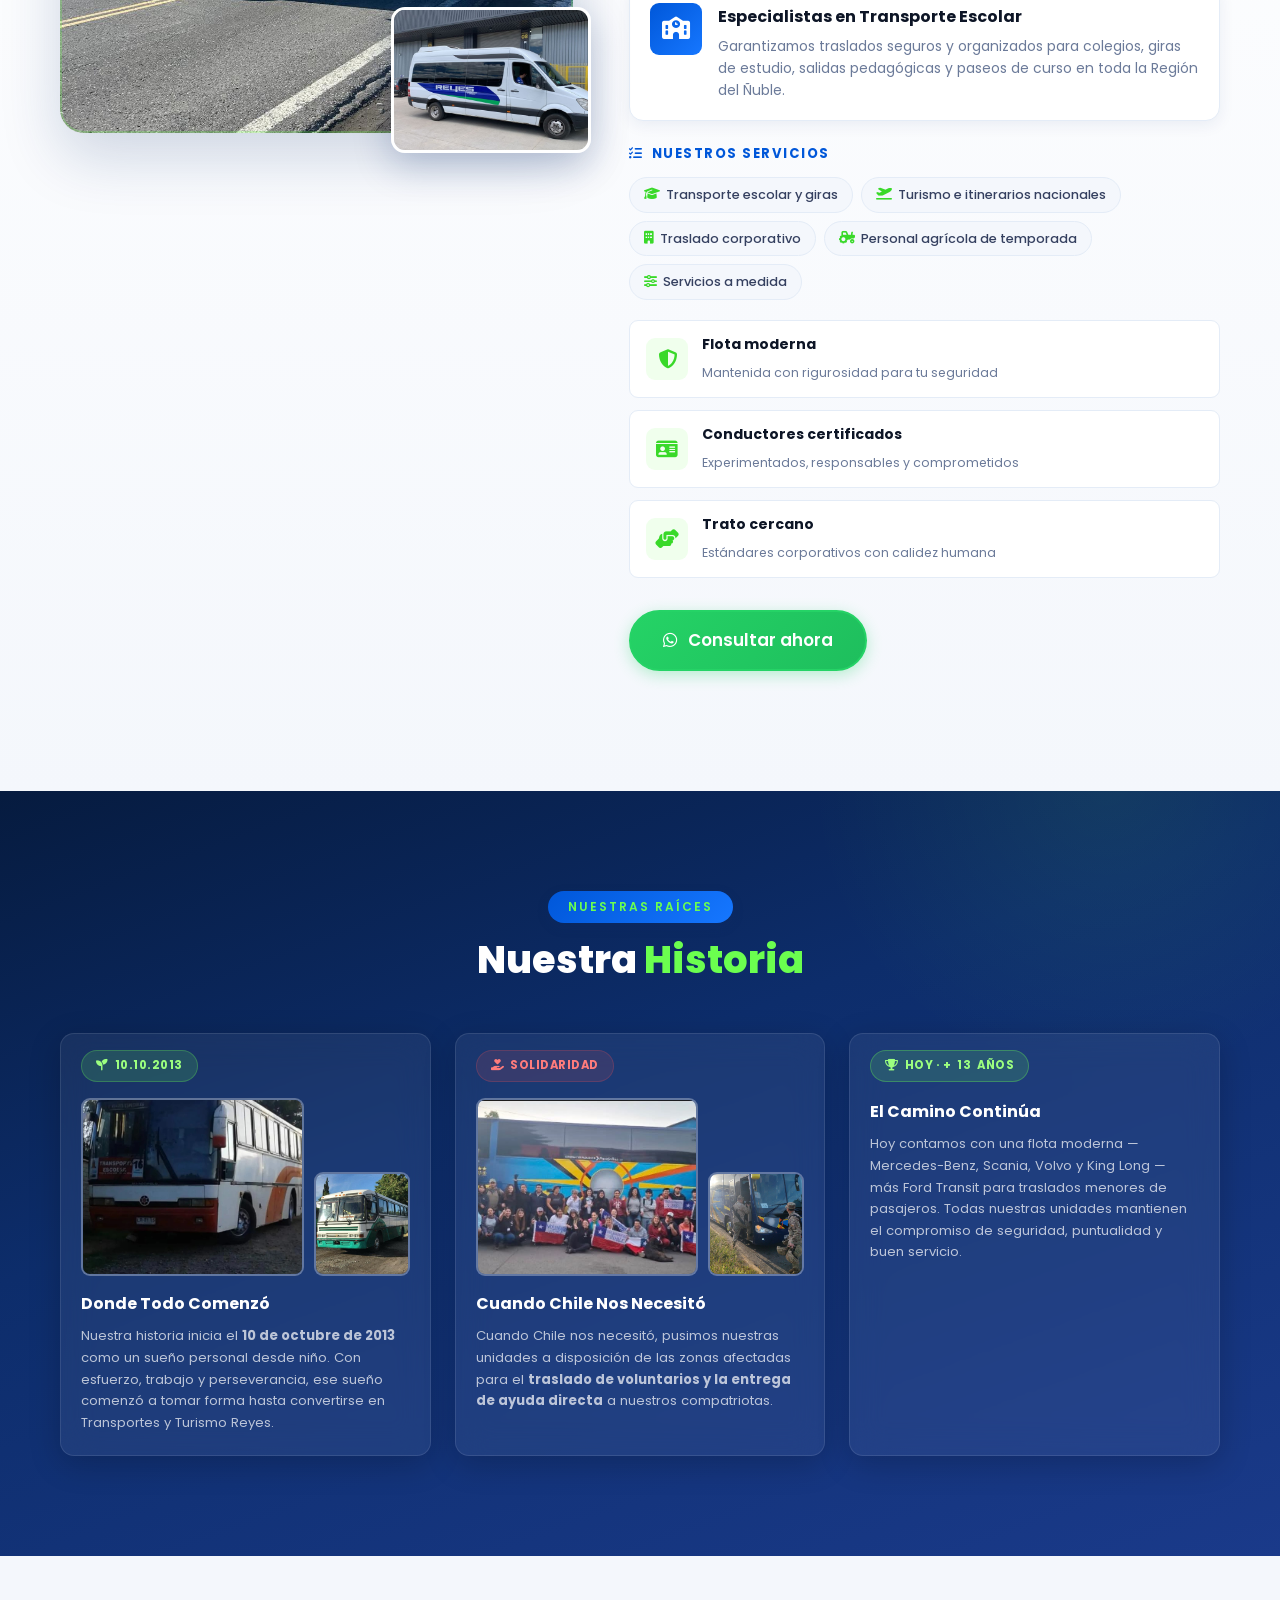
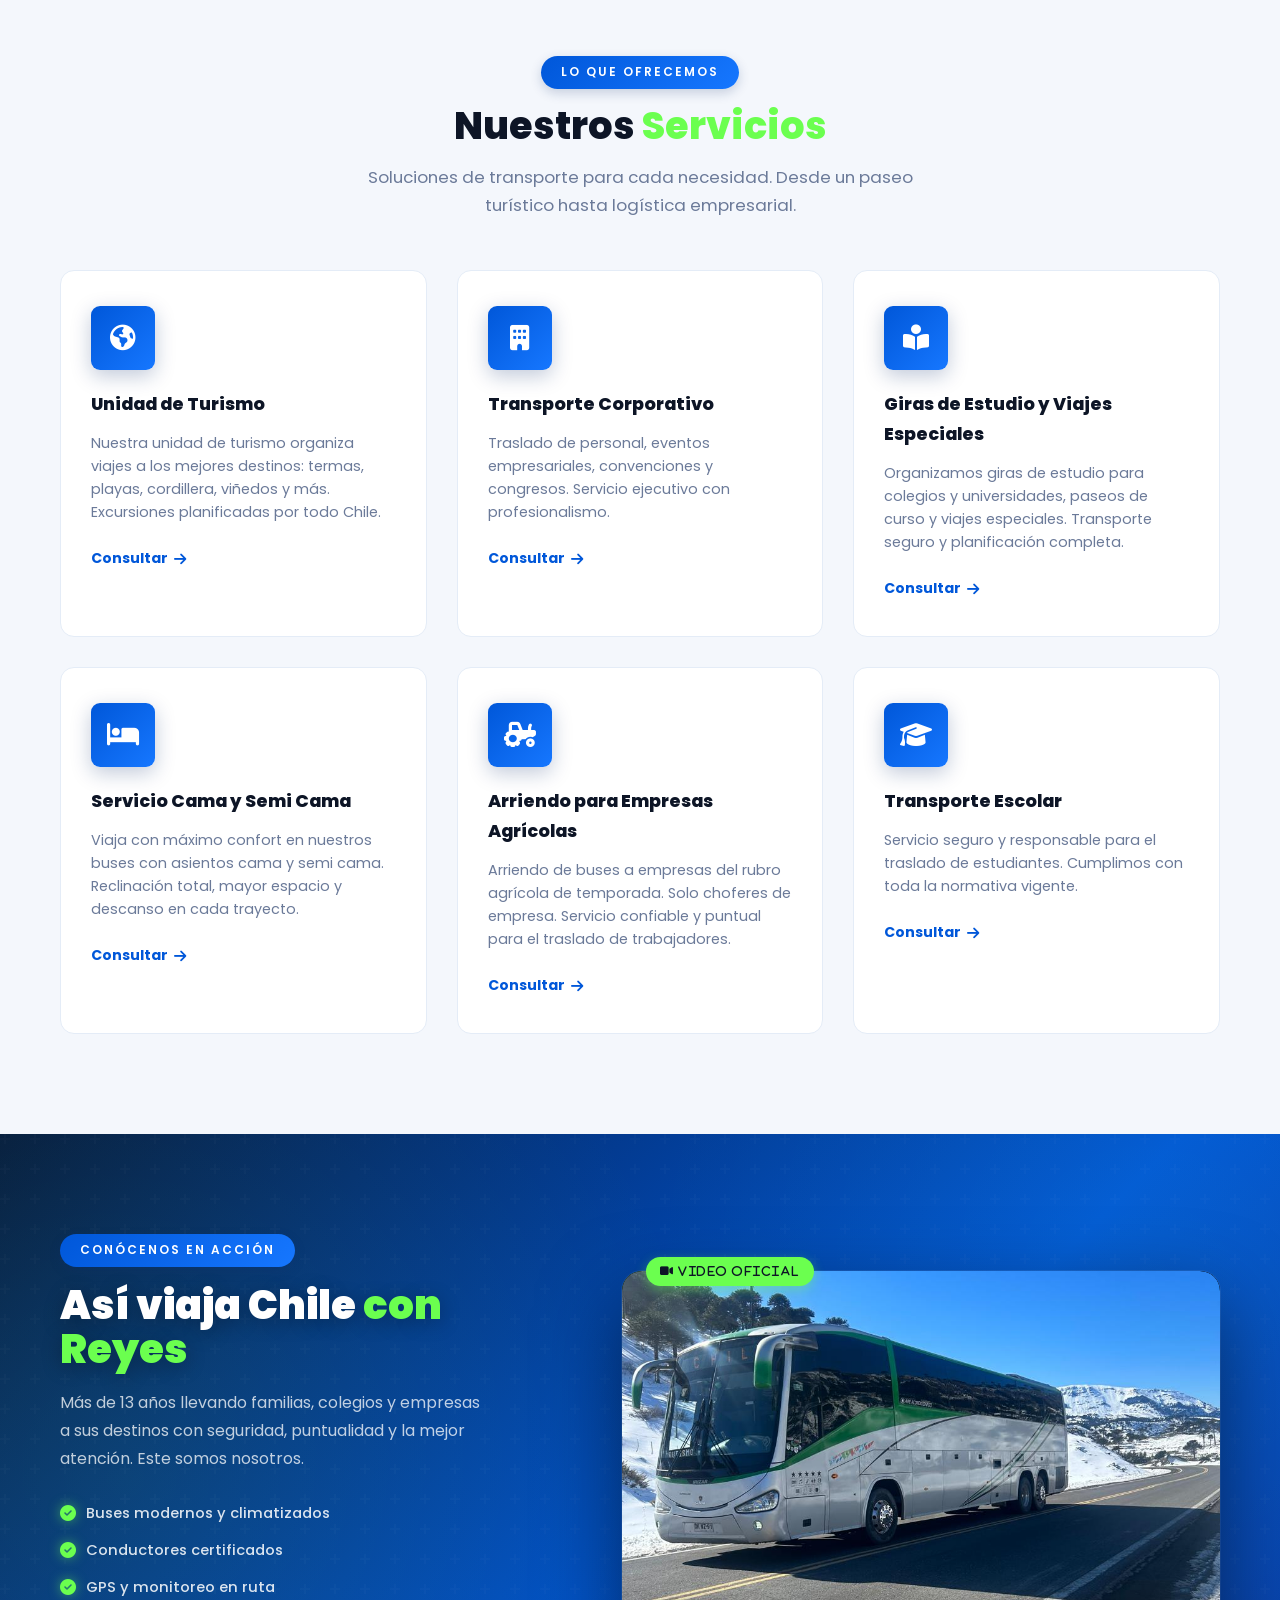
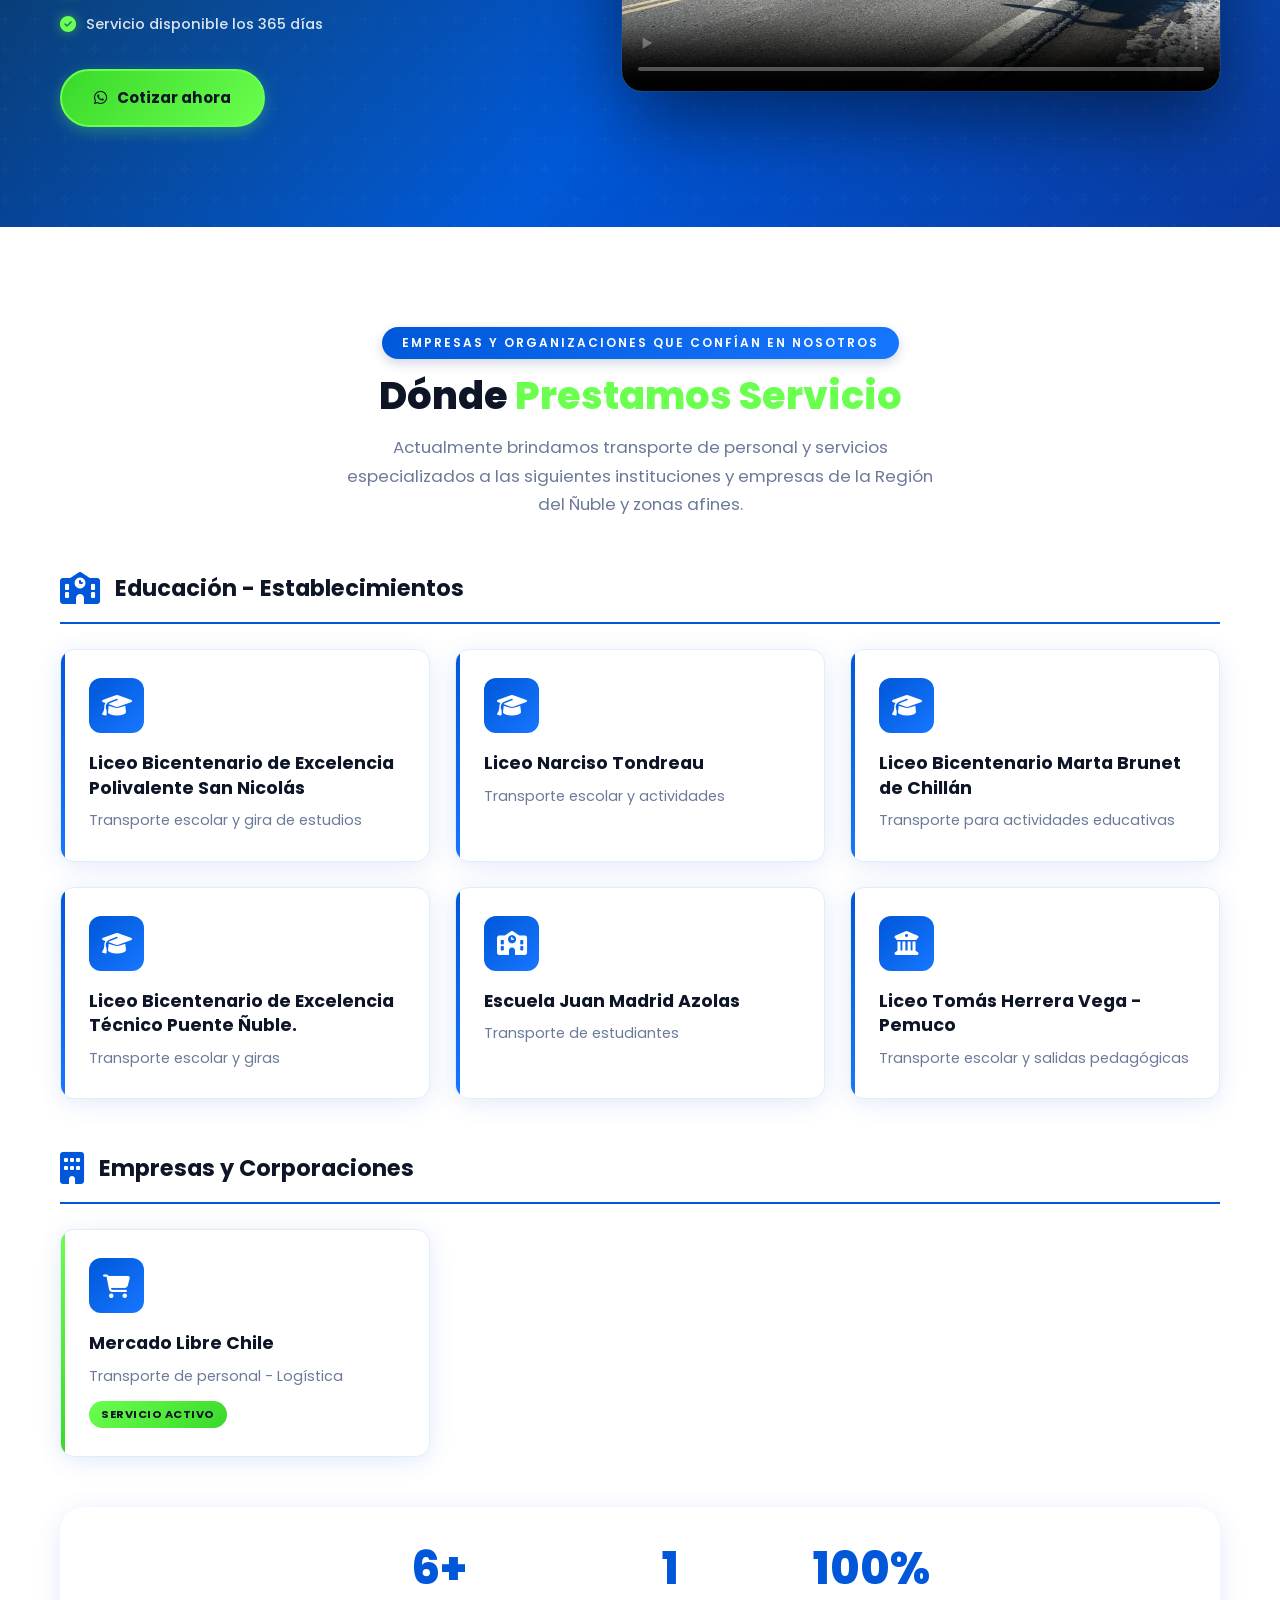
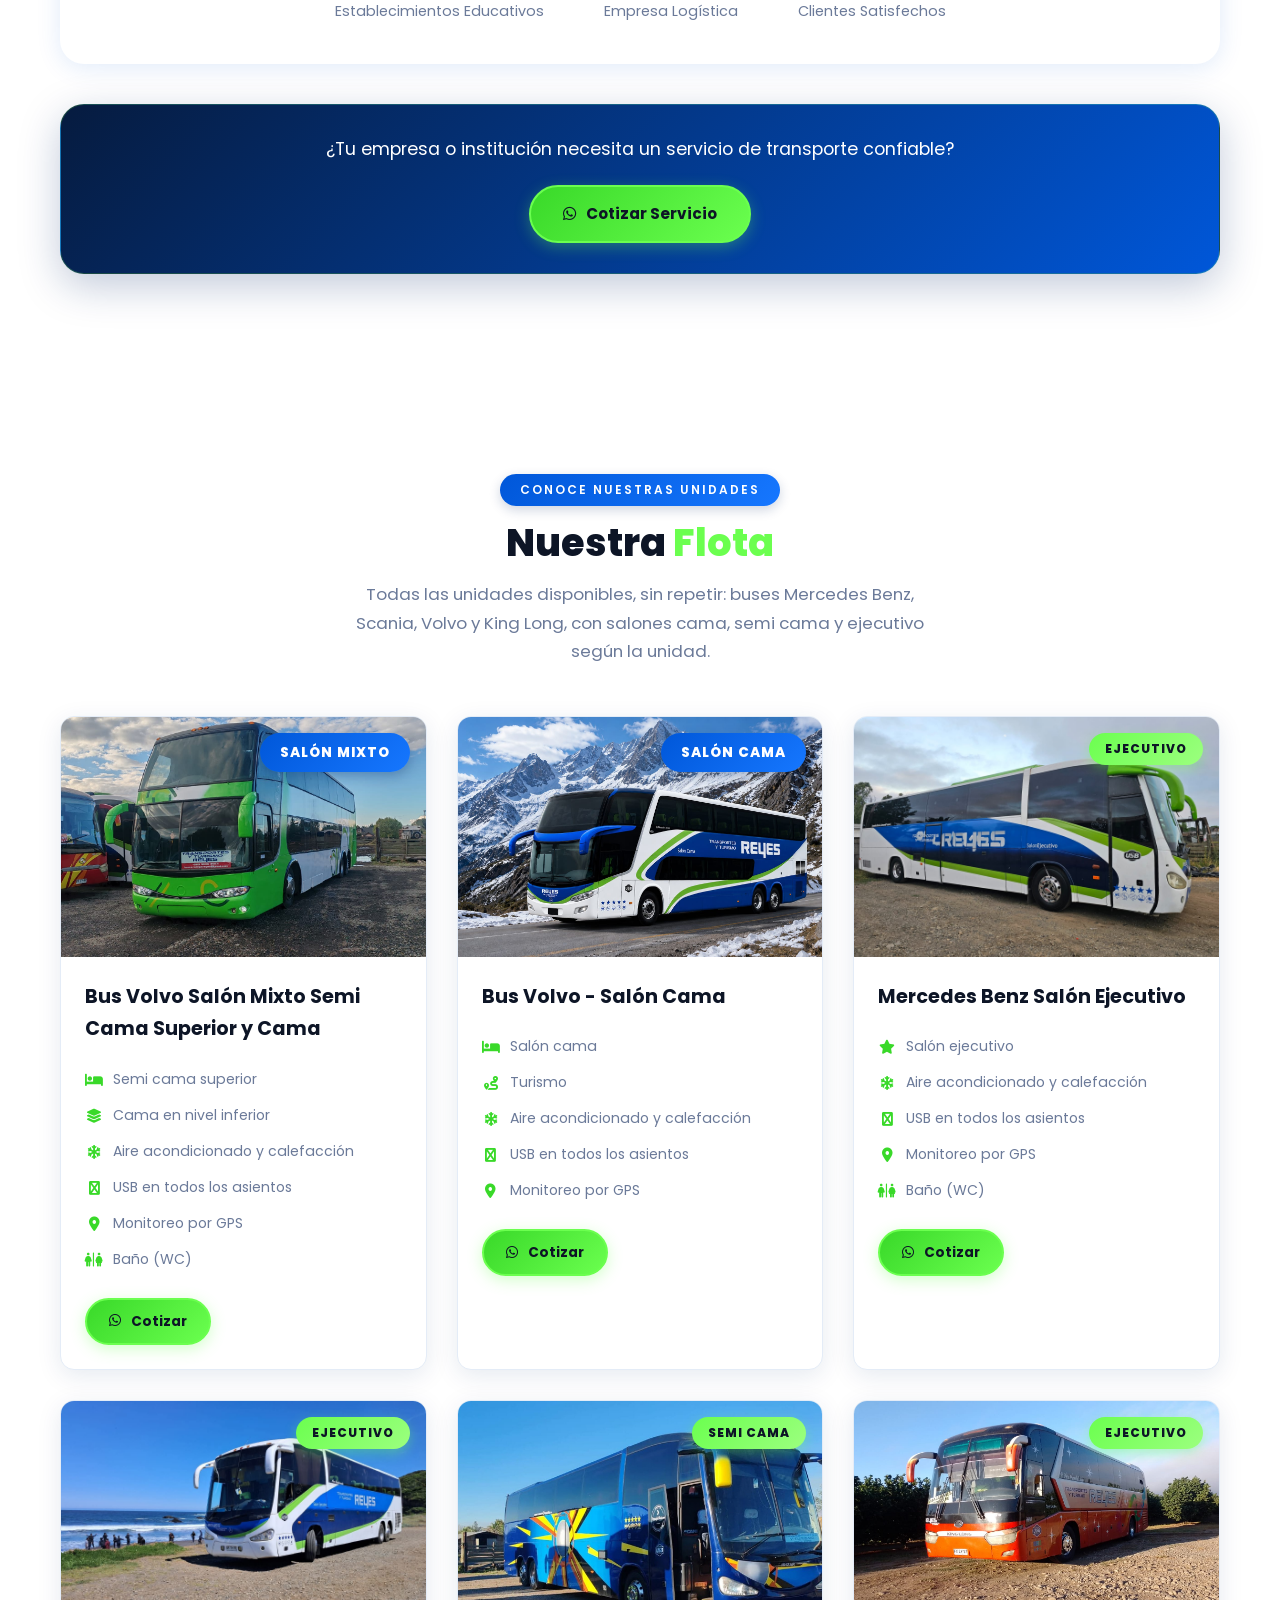
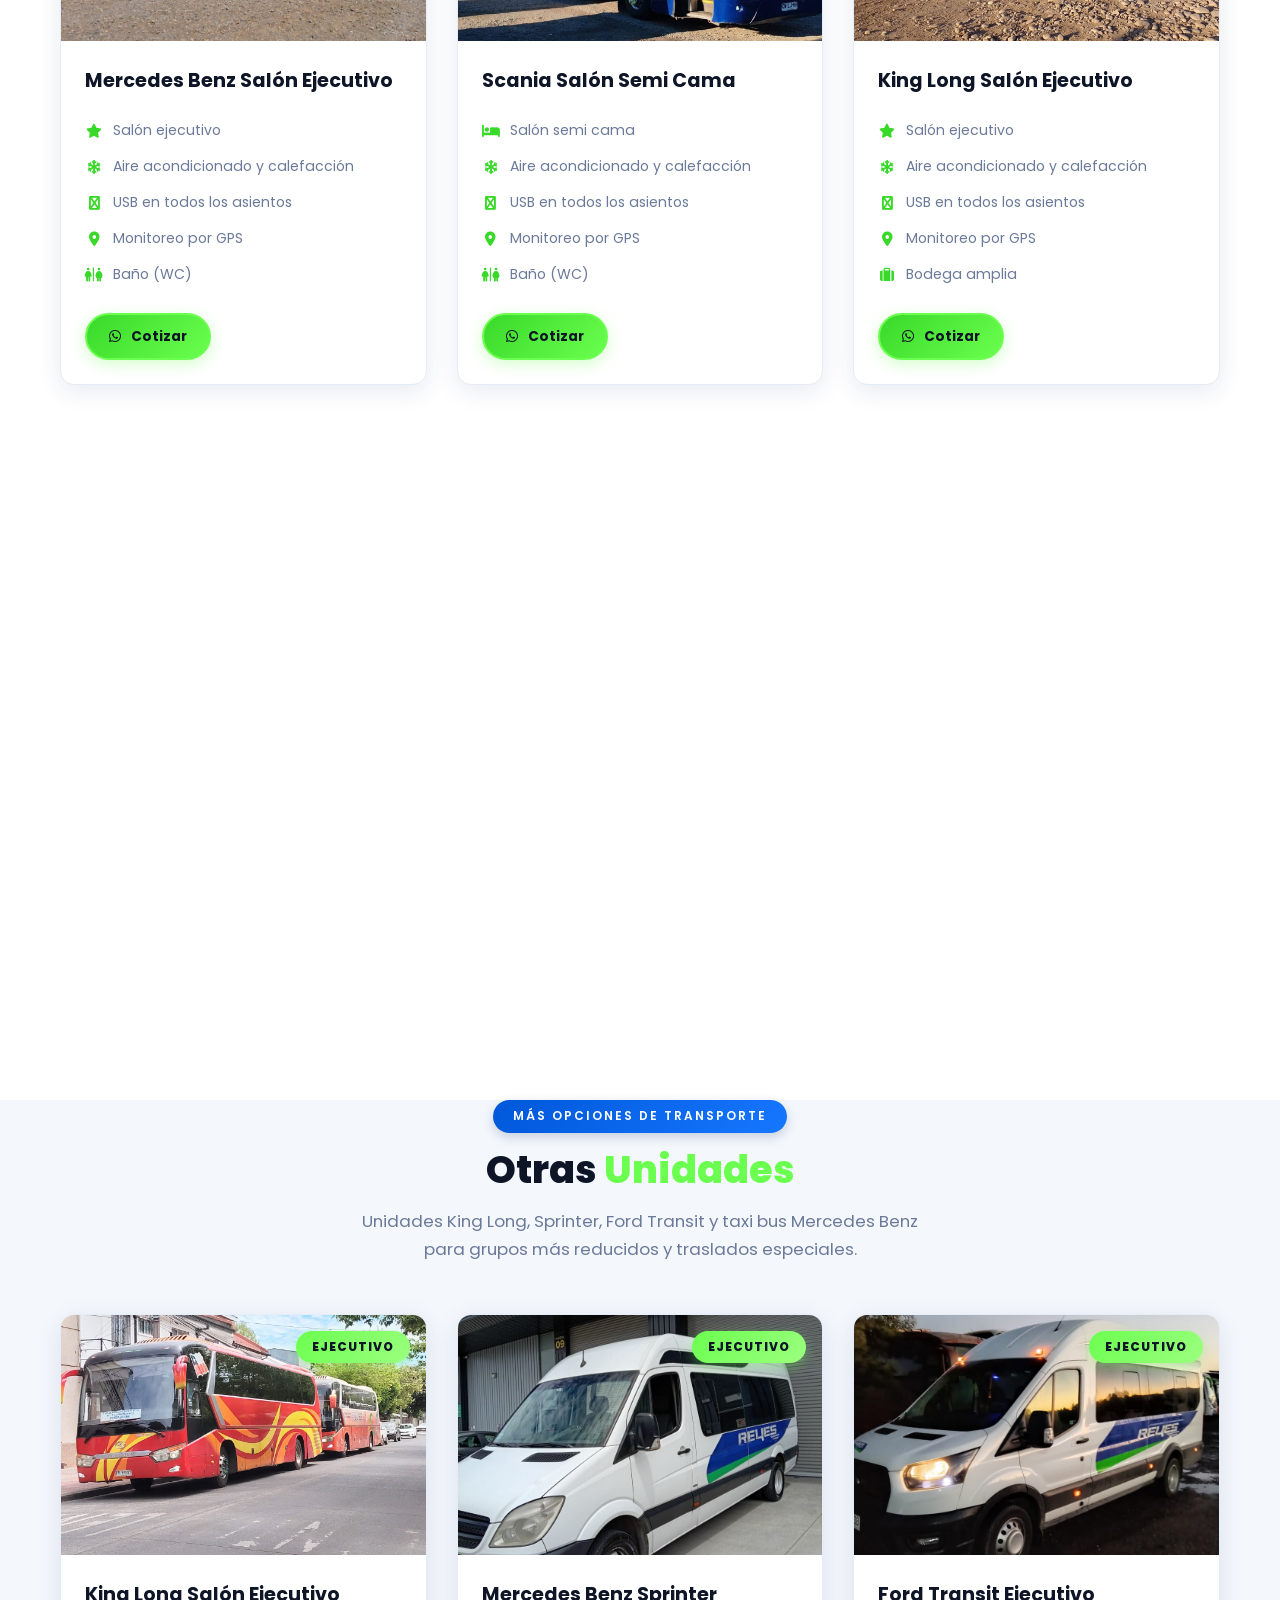
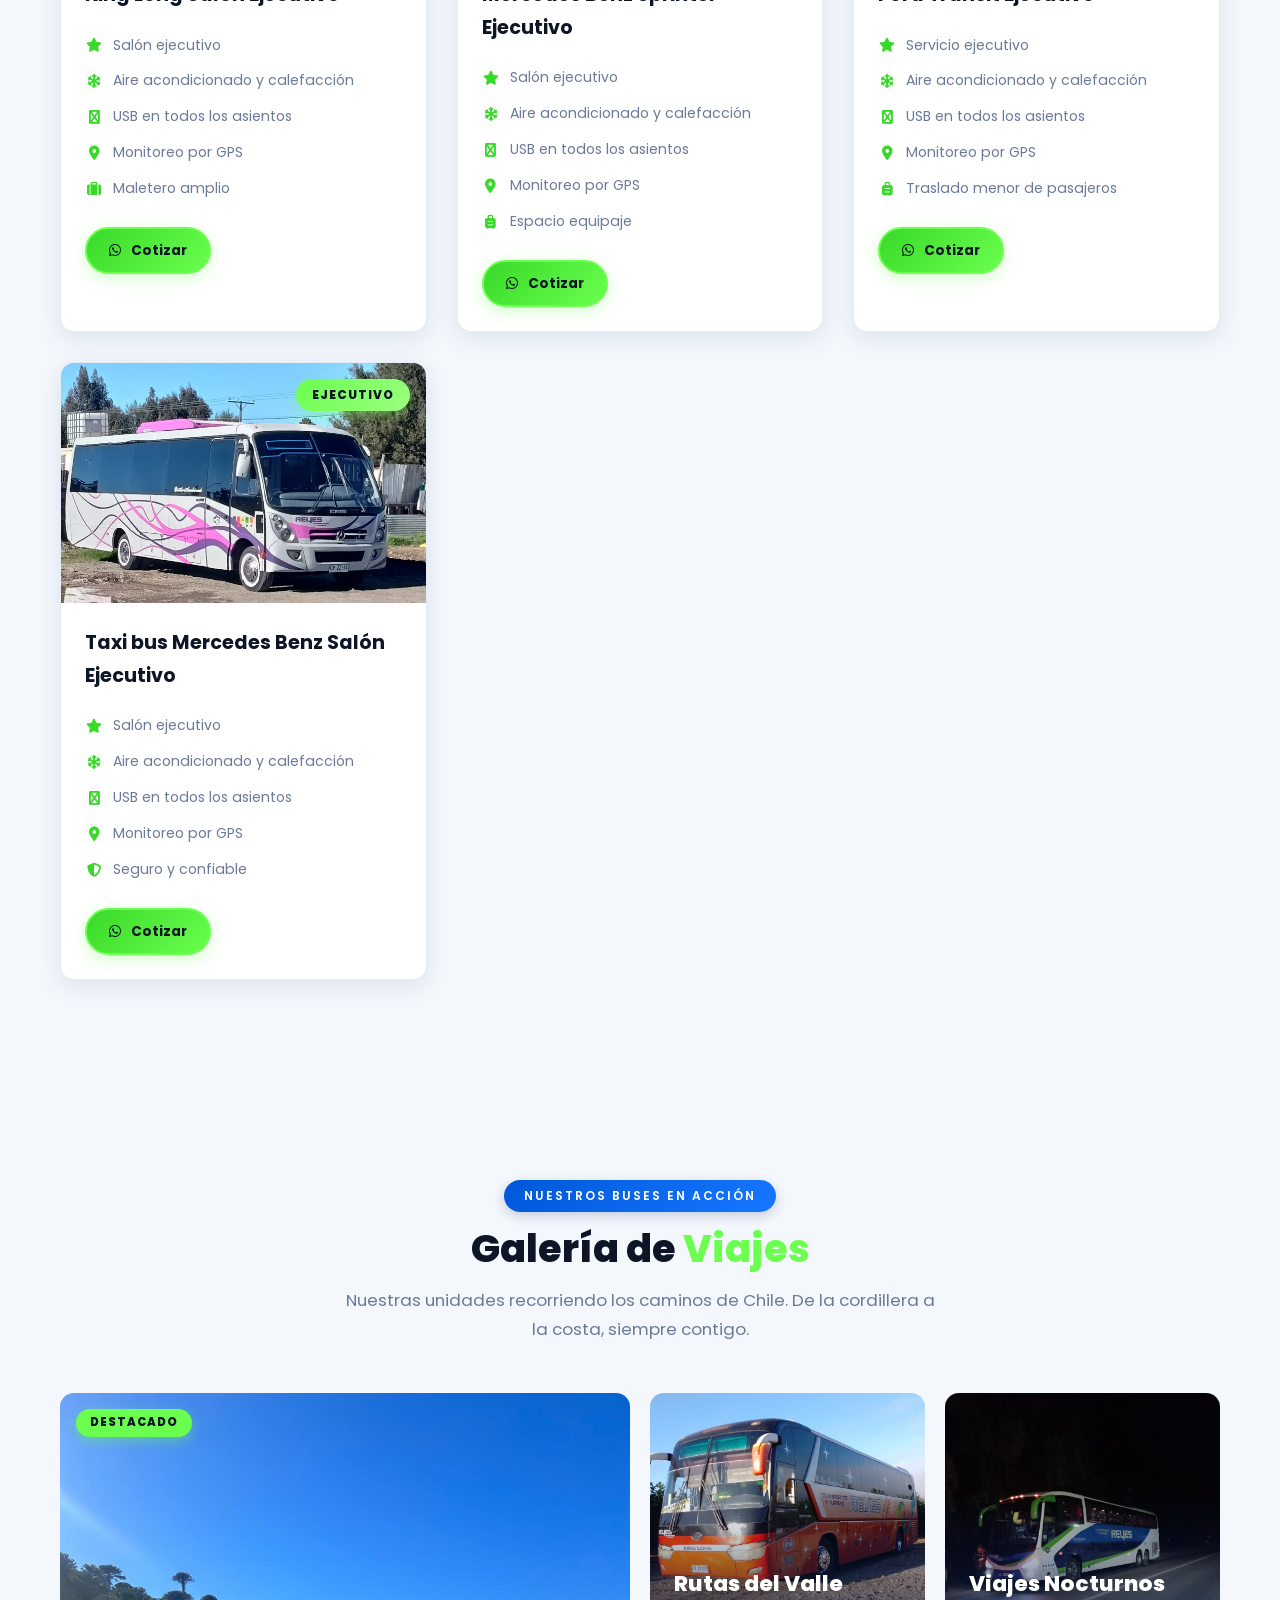
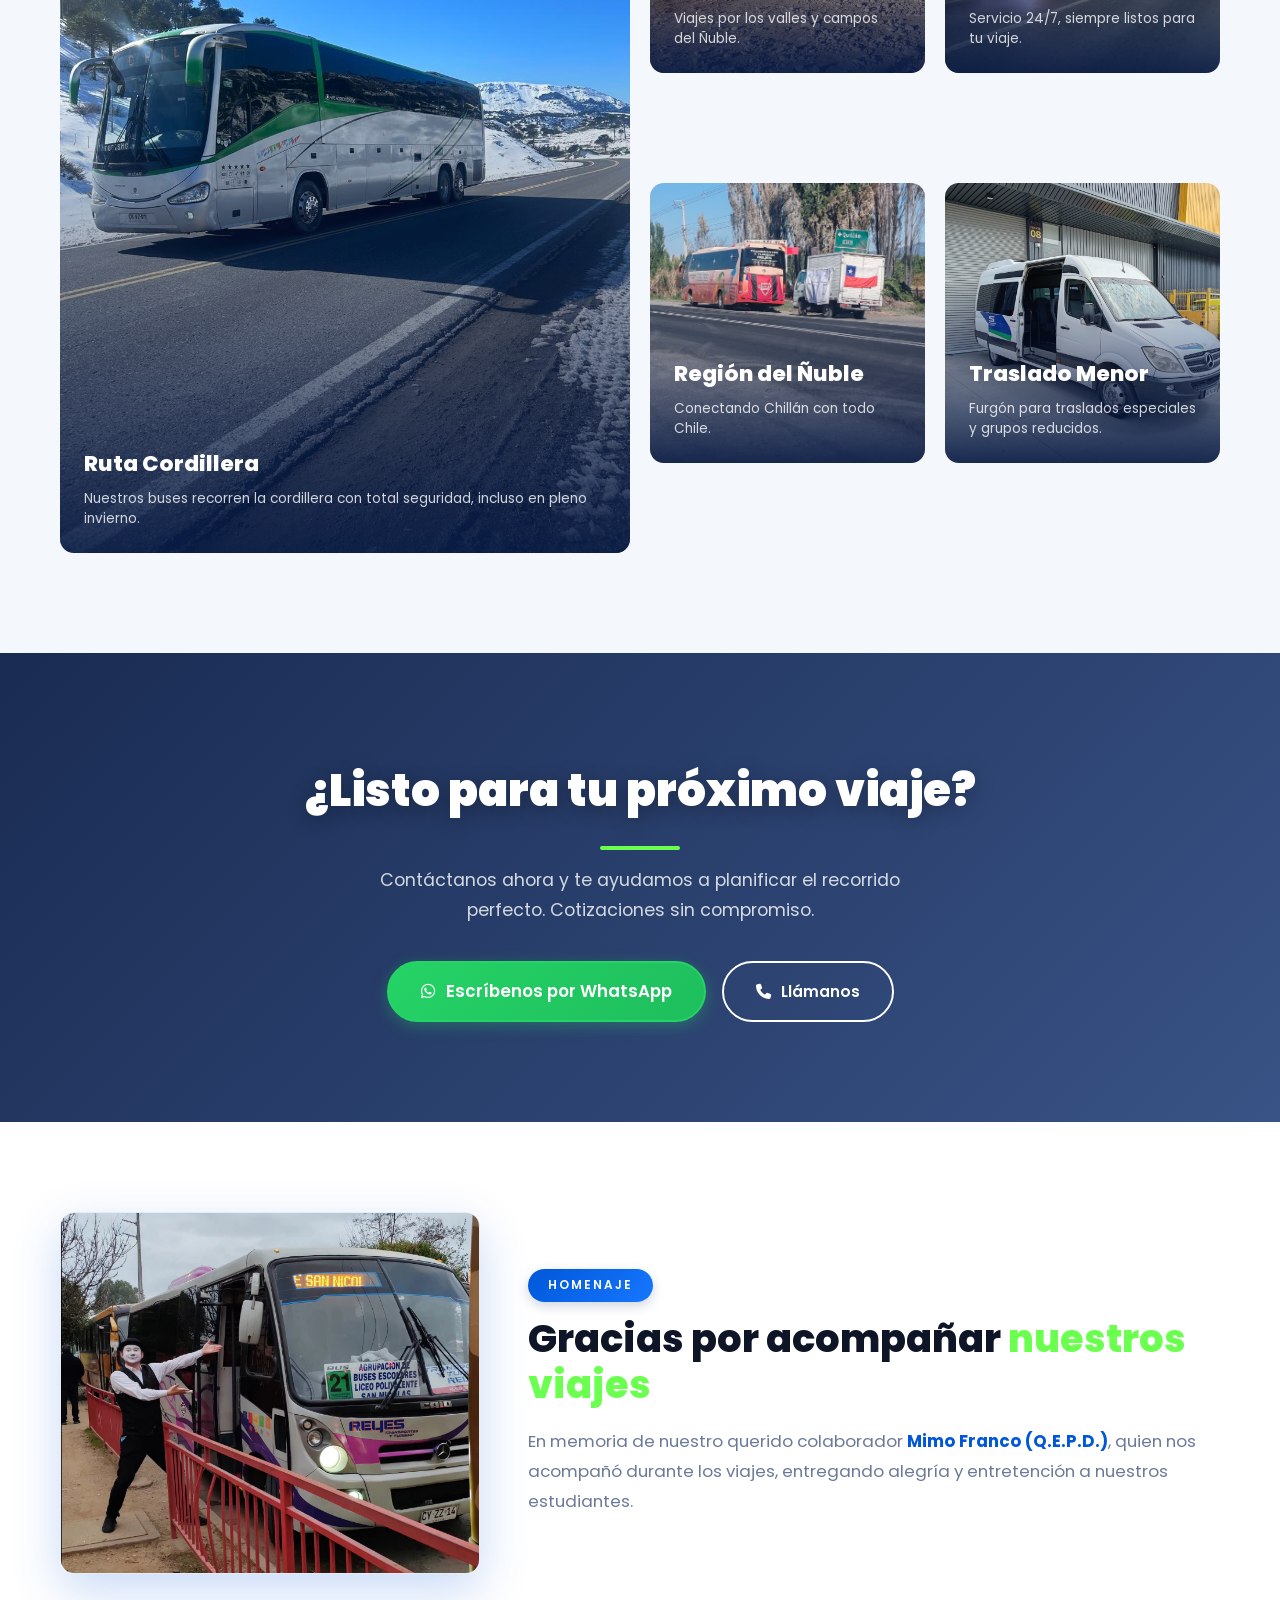
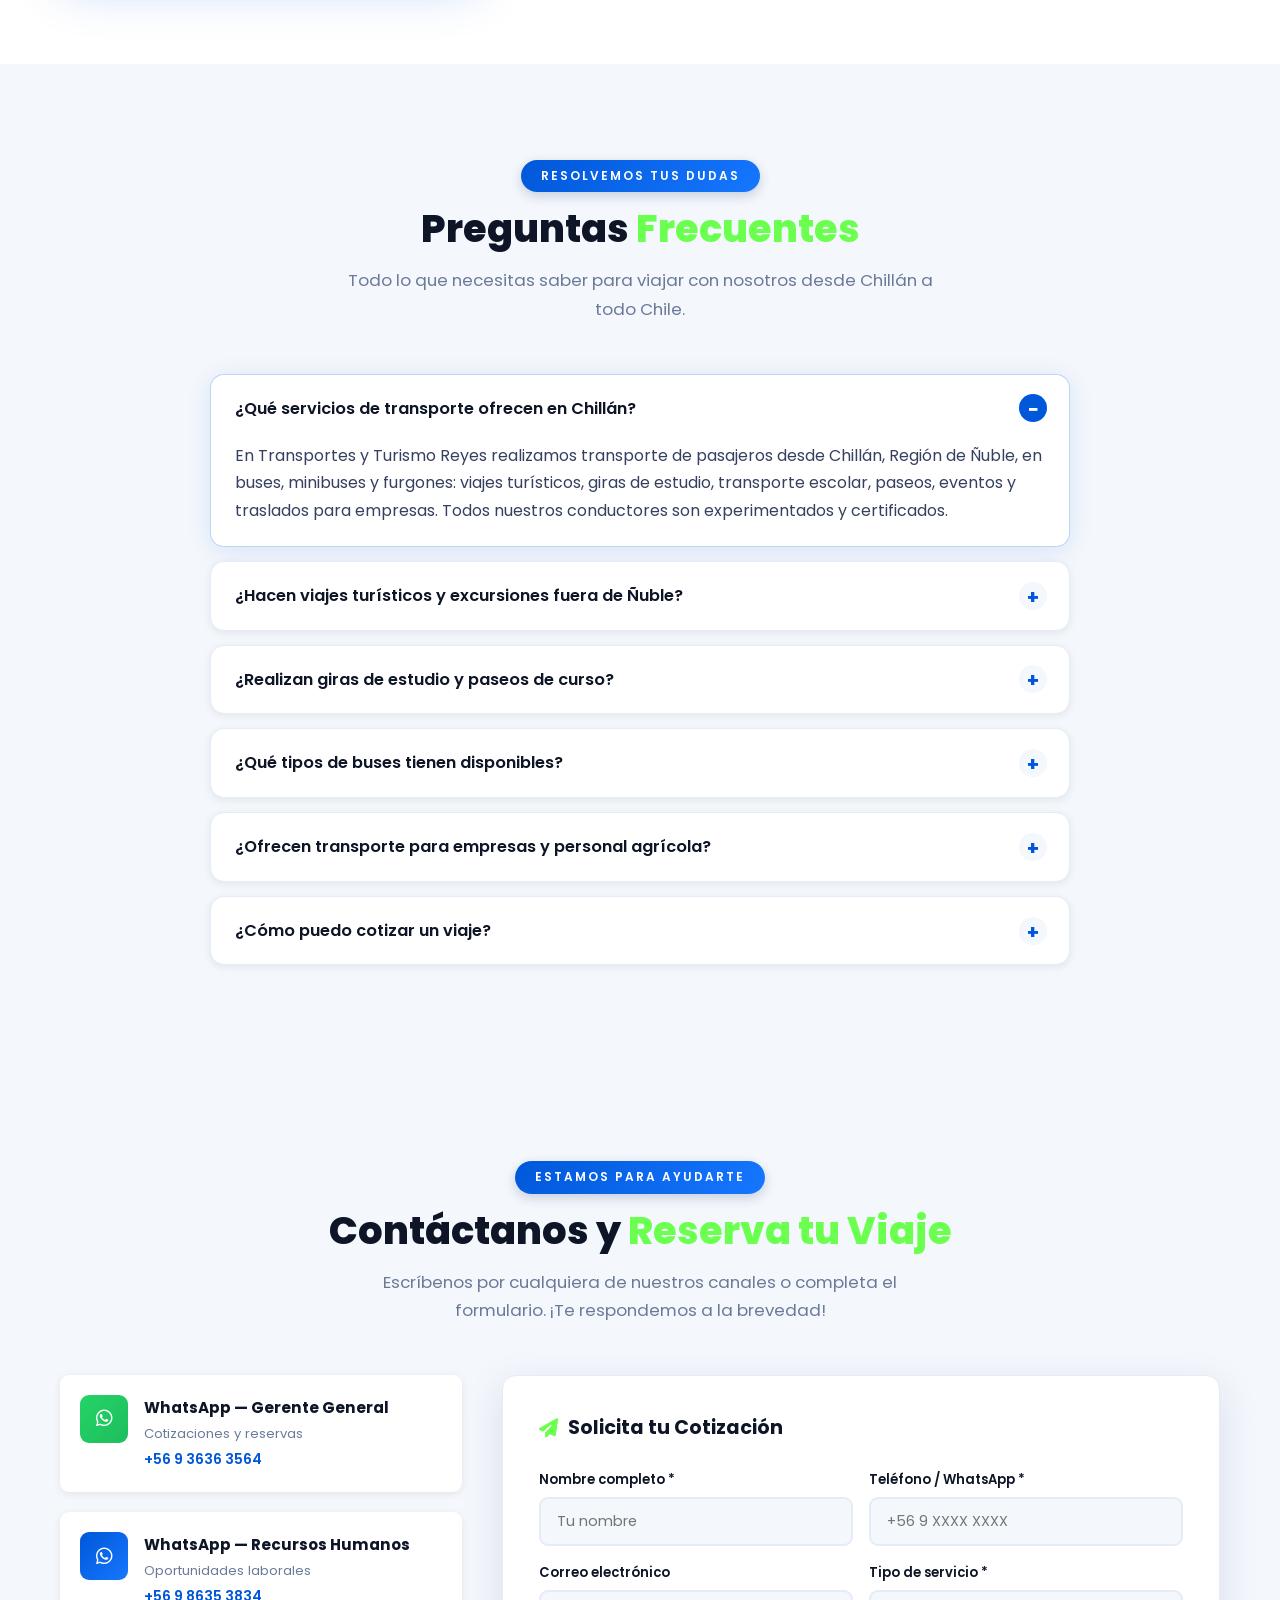
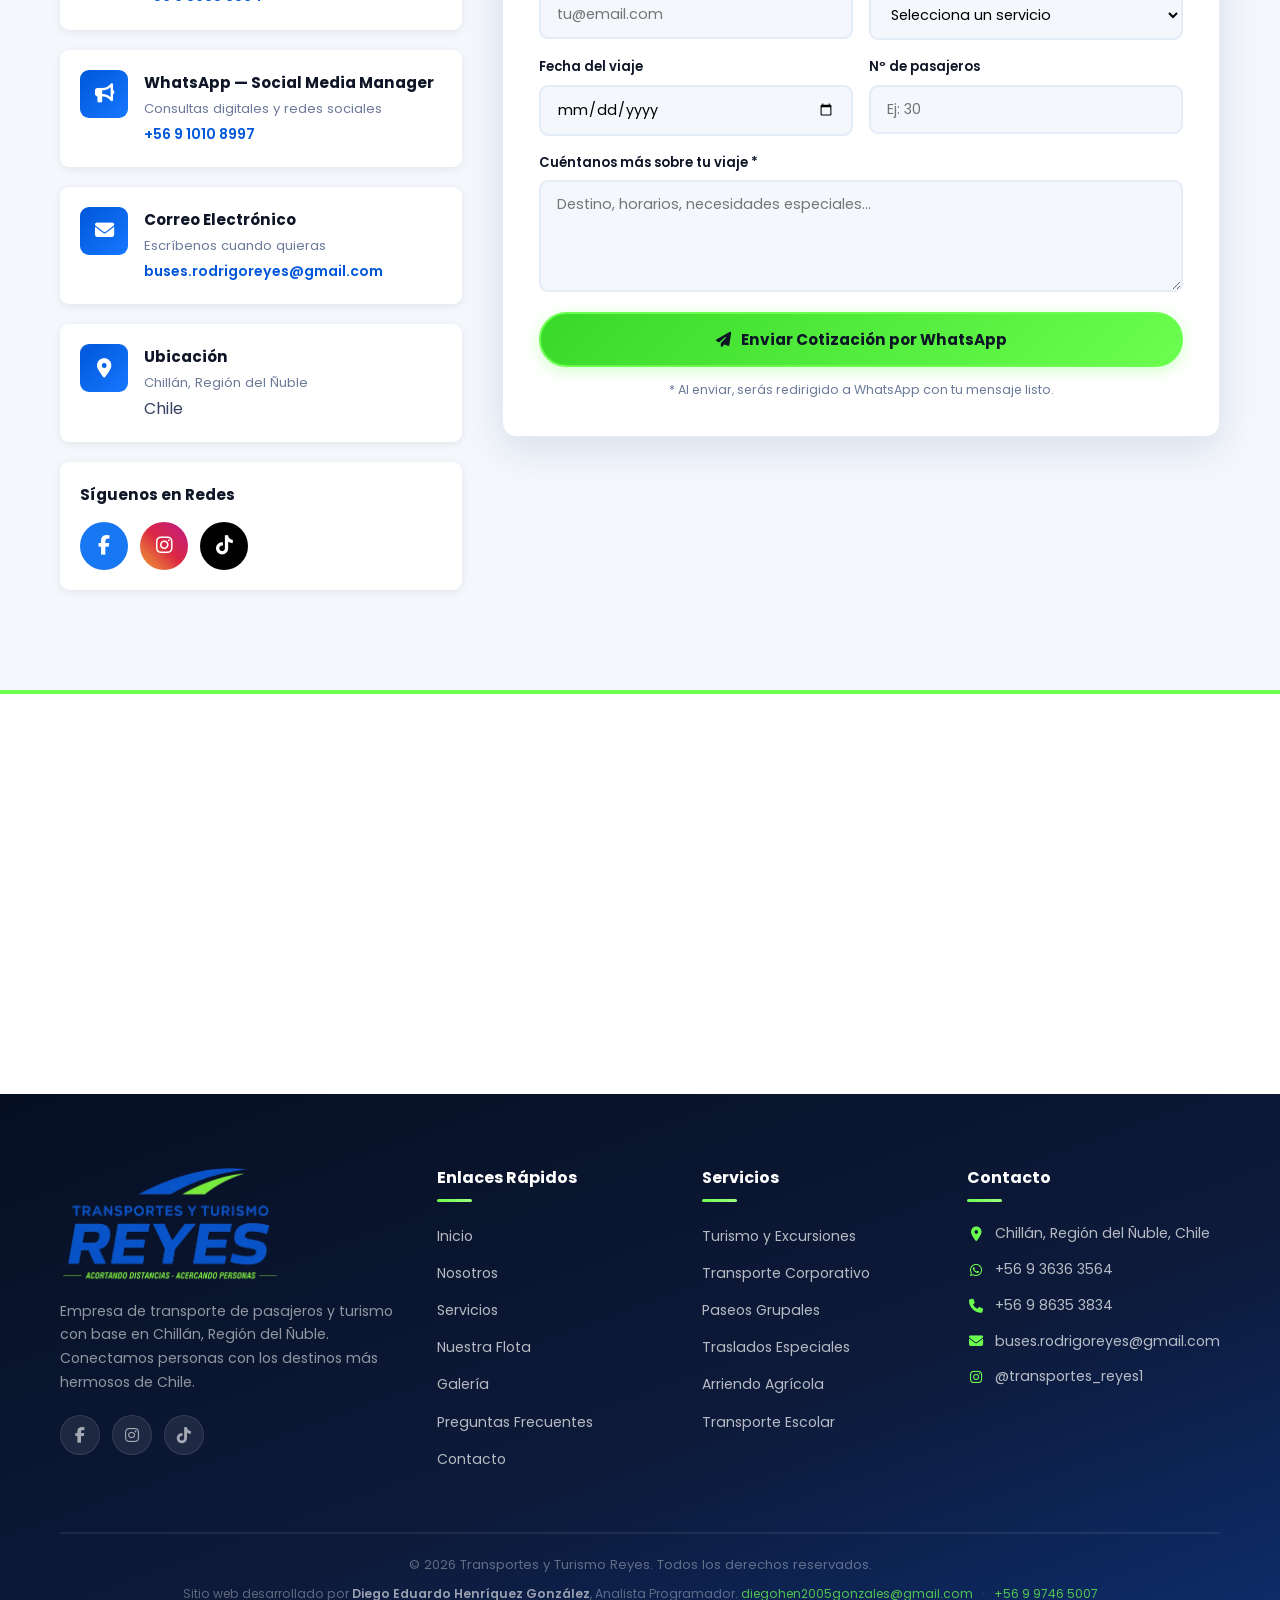
==== commit fb0485ad: "Corrige mensajes de WhatsApp: nombre Transportes y Turismo Reyes, sin emojis, textos propios para RR" ====
--- a/index.html
+++ b/index.html
@@ -5,10 +5,10 @@
     <meta name="viewport" content="width=device-width, initial-scale=1.0">
 
     <!-- ===== SEO PRINCIPAL ===== -->
-    <title>Transporte y Turismo Reyes | Buses en Chillán, Ñuble | Turismo y Transporte Escolar</title>
-    <meta name="description" content="Transporte y Turismo Reyes en Chillán, Región de Ñuble. Viajes turísticos por todo Chile, giras de estudio, transporte escolar, empresas y personal agrícola. Buses cama, semi cama y ejecutivos. ¡Cotiza por WhatsApp!">
-    <meta name="keywords" content="transporte Chillán, turismo Chillán, Transporte y Turismo Reyes, buses Chillán, buses turismo Ñuble, transporte de pasajeros Chillán, transporte escolar Chillán, giras de estudio Chillán, paseos de curso Chillán, viajes turísticos desde Chillán, excursiones desde Chillán, termas de Chillán, transporte corporativo Ñuble, transporte personal agrícola Ñuble, buses cama Chillán, buses semi cama, empresa de buses Ñuble, transfer Chillán, Turismo Reyes, Transporte Reyes Chillán">
-    <meta name="author" content="Transporte y Turismo Reyes">
+    <title>Transportes y Turismo Reyes | Buses en Chillán, Ñuble | Turismo y Transporte Escolar</title>
+    <meta name="description" content="Transportes y Turismo Reyes en Chillán, Región de Ñuble. Viajes turísticos por todo Chile, giras de estudio, transporte escolar, empresas y personal agrícola. Buses cama, semi cama y ejecutivos. ¡Cotiza por WhatsApp!">
+    <meta name="keywords" content="transporte Chillán, turismo Chillán, Transportes y Turismo Reyes, buses Chillán, buses turismo Ñuble, transporte de pasajeros Chillán, transporte escolar Chillán, giras de estudio Chillán, paseos de curso Chillán, viajes turísticos desde Chillán, excursiones desde Chillán, termas de Chillán, transporte corporativo Ñuble, transporte personal agrícola Ñuble, buses cama Chillán, buses semi cama, empresa de buses Ñuble, transfer Chillán, Turismo Reyes, Transporte Reyes Chillán">
+    <meta name="author" content="Transportes y Turismo Reyes">
     <meta name="robots" content="index, follow, max-image-preview:large, max-snippet:-1, max-video-preview:-1">
     <meta name="theme-color" content="#061b3f">
     <link rel="canonical" href="https://transportesyturismoreyes.cl/">
@@ -23,16 +23,16 @@
     <!-- ===== OPEN GRAPH (Facebook, WhatsApp, redes sociales) ===== -->
     <meta property="og:type" content="website">
     <meta property="og:url" content="https://transportesyturismoreyes.cl/">
-    <meta property="og:title" content="Transporte y Turismo Reyes | Turismo y Transporte en Chillán, Ñuble">
+    <meta property="og:title" content="Transportes y Turismo Reyes | Turismo y Transporte en Chillán, Ñuble">
     <meta property="og:description" content="Turismo, giras de estudio, transporte escolar y empresas. Buses cama, semi cama y ejecutivos desde Chillán a todo Chile. ¡Pide tu cotización!">
     <meta property="og:image" content="https://transportesyturismoreyes.cl/images/bus-playa-mercedes.jpeg">
-    <meta property="og:image:alt" content="Bus Mercedes-Benz de Transporte y Turismo Reyes en la playa">
+    <meta property="og:image:alt" content="Bus Mercedes-Benz de Transportes y Turismo Reyes en la playa">
     <meta property="og:locale" content="es_CL">
-    <meta property="og:site_name" content="Transporte y Turismo Reyes">
+    <meta property="og:site_name" content="Transportes y Turismo Reyes">
 
     <!-- ===== TWITTER CARD ===== -->
     <meta name="twitter:card" content="summary_large_image">
-    <meta name="twitter:title" content="Transporte y Turismo Reyes | Turismo y Transporte en Chillán">
+    <meta name="twitter:title" content="Transportes y Turismo Reyes | Turismo y Transporte en Chillán">
     <meta name="twitter:description" content="Turismo, giras de estudio, transporte escolar y empresas en Chillán, Ñuble. ¡Cotiza ahora!">
     <meta name="twitter:image" content="https://transportesyturismoreyes.cl/images/bus-playa-mercedes.jpeg">
 
@@ -44,8 +44,8 @@
         {
           "@type": ["LocalBusiness", "TravelAgency"],
           "@id": "https://transportesyturismoreyes.cl/#empresa",
-          "name": "Transporte y Turismo Reyes",
-          "alternateName": ["Transportes Reyes", "Buses Reyes Chillán", "Turismo Reyes"],
+          "name": "Transportes y Turismo Reyes",
+          "alternateName": ["Transporte y Turismo Reyes", "Transportes Reyes", "Buses Reyes Chillán", "Turismo Reyes"],
           "description": "Empresa de transporte de pasajeros y turismo en Chillán, Región de Ñuble. Viajes turísticos, giras de estudio, transporte escolar, traslados corporativos y personal agrícola.",
           "url": "https://transportesyturismoreyes.cl/",
           "logo": "https://transportesyturismoreyes.cl/images/logo-corporativo-transparente.png",
@@ -110,7 +110,7 @@
           "@type": "WebSite",
           "@id": "https://transportesyturismoreyes.cl/#web",
           "url": "https://transportesyturismoreyes.cl/",
-          "name": "Transporte y Turismo Reyes",
+          "name": "Transportes y Turismo Reyes",
           "inLanguage": "es-CL",
           "publisher": { "@id": "https://transportesyturismoreyes.cl/#empresa" }
         },
@@ -123,7 +123,7 @@
               "name": "¿Qué servicios de transporte ofrecen en Chillán?",
               "acceptedAnswer": {
                 "@type": "Answer",
-                "text": "En Transporte y Turismo Reyes realizamos transporte de pasajeros desde Chillán, Región de Ñuble, en buses, minibuses y furgones: viajes turísticos, giras de estudio, transporte escolar, paseos, eventos y traslados para empresas. Todos nuestros conductores son experimentados y certificados."
+                "text": "En Transportes y Turismo Reyes realizamos transporte de pasajeros desde Chillán, Región de Ñuble, en buses, minibuses y furgones: viajes turísticos, giras de estudio, transporte escolar, paseos, eventos y traslados para empresas. Todos nuestros conductores son experimentados y certificados."
               }
             },
             {
@@ -189,7 +189,7 @@
             <a href="#inicio" class="header__logo">
                 <img src="images/logo-corporativo-transparente.png" alt="Logo corporativo Transportes y Turismo Reyes" class="header__logo-img">
                 <div>
-                    <span class="header__logo-title">Transporte y Turismo</span>
+                    <span class="header__logo-title">Transportes y Turismo</span>
                     <span class="header__logo-subtitle">Reyes</span>
                 </div>
             </a>
@@ -255,7 +255,7 @@
                     <p class="hero__text">Termas, playas, cordillera, viñedos y mucho más. Nosotros te llevamos, tú solo disfruta.</p>
                     <div class="hero__buttons">
                         <a href="#galeria" class="btn btn--primary"><i class="fa-solid fa-images"></i> Ver Galería</a>
-                        <a href="https://wa.me/56936363564?text=Hola%2C%20estoy%20interesado%2Fa%20en%20reservar%20un%20viaje%20con%20Transporte%20y%20Turismo%20Reyes." class="btn btn--outline" target="_blank" rel="noopener">Reservar Viaje</a>
+                        <a href="https://wa.me/56936363564?text=Hola%2C%20estoy%20interesado%2Fa%20en%20reservar%20un%20viaje%20con%20Transportes%20y%20Turismo%20Reyes." class="btn btn--outline" target="_blank" rel="noopener">Reservar Viaje</a>
                     </div>
                 </div>
             </div>
@@ -339,11 +339,11 @@
                     <i class="fa-solid fa-quote-left" aria-hidden="true"></i>
                     Seguimos en ruta con la misma ilusión del primer día. Lo mejor del camino aún está por venir,
                     y queremos seguir recorriéndolo junto a ti.
-                    <cite>— Familia Transporte y Turismo Reyes</cite>
+                    <cite>— Familia Transportes y Turismo Reyes</cite>
                 </blockquote>
 
                 <div class="anniversary__actions">
-                    <a href="https://wa.me/56936363564?text=%C2%A1Feliz%20aniversario%20Transporte%20y%20Turismo%20Reyes!%20%F0%9F%8E%89%F0%9F%9A%8C" class="btn btn--whatsapp" target="_blank" rel="noopener">
+                    <a href="https://wa.me/56936363564?text=%C2%A1Feliz%20aniversario%20Transportes%20y%20Turismo%20Reyes%21%20Les%20deseo%20muchos%20a%C3%B1os%20m%C3%A1s%20de%20viajes%20y%20%C3%A9xito." class="btn btn--whatsapp" target="_blank" rel="noopener">
                         <i class="fa-brands fa-whatsapp"></i> Envíanos tu saludo
                     </a>
                     <a href="#historia" class="btn btn--outline-white">
@@ -361,10 +361,10 @@
             <!-- Imagen + badge -->
             <div class="about__images">
                 <div class="about__img-main">
-                    <img src="images/hero-1.jpg" alt="Bus Transporte y Turismo Reyes en ruta, Chillán Región del Ñuble" loading="lazy">
+                    <img src="images/hero-1.jpg" alt="Bus Transportes y Turismo Reyes en ruta, Chillán Región del Ñuble" loading="lazy">
                 </div>
                 <div class="about__img-secondary">
-                    <img src="images/furgon-reyes-chillan.jpeg" alt="Furgón de Transporte y Turismo Reyes en Chillán" loading="lazy" onerror="this.src='images/bus-5.jpg'">
+                    <img src="images/furgon-reyes-chillan.jpeg" alt="Furgón de Transportes y Turismo Reyes en Chillán" loading="lazy" onerror="this.src='images/bus-5.jpg'">
                 </div>
                 <div class="about__experience-badge">
                     <i class="fa-solid fa-award"></i>
@@ -376,7 +376,7 @@
             <!-- Contenido textual -->
             <div class="about__content">
                 <span class="section-tag">¿Quiénes Somos?</span>
-                <h2 class="section-title">Transporte y Turismo <span>Reyes</span></h2>
+                <h2 class="section-title">Transportes y Turismo <span>Reyes</span></h2>
 
                 <p class="about__lead-text">
                     Somos una empresa con base en <strong>Chillán, Región de Ñuble</strong>, dedicada a ofrecer soluciones de movilidad seguras, eficientes y diseñadas para las personas. Bajo la dirección de <strong>Rodrigo Reyes Vargas</strong>, conectamos comunidades y generamos experiencias de viaje confiables.
@@ -465,7 +465,7 @@
                             </button>
                         </div>
                         <h3>Donde Todo Comenzó</h3>
-                        <p>Nuestra historia inicia el <strong>10 de octubre de 2013</strong> como un sueño personal desde niño. Con esfuerzo, trabajo y perseverancia, ese sueño comenzó a tomar forma hasta convertirse en Transporte y Turismo Reyes.</p>
+                        <p>Nuestra historia inicia el <strong>10 de octubre de 2013</strong> como un sueño personal desde niño. Con esfuerzo, trabajo y perseverancia, ese sueño comenzó a tomar forma hasta convertirse en Transportes y Turismo Reyes.</p>
                     </div>
                 </div>
 
@@ -606,7 +606,7 @@
                         preload="metadata"
                         poster="images/hero-1.jpg"
                         class="video-showcase__video"
-                        aria-label="Video promocional Transporte y Turismo Reyes">
+                        aria-label="Video promocional Transportes y Turismo Reyes">
                         <source src="images/video-promo.mp4" type="video/mp4">
                         Tu navegador no soporta video HTML5.
                     </video>
@@ -1030,7 +1030,7 @@
             <h2>¿Listo para tu próximo viaje?</h2>
             <p>Contáctanos ahora y te ayudamos a planificar el recorrido perfecto. Cotizaciones sin compromiso.</p>
             <div class="cta__buttons">
-                <a href="https://wa.me/56936363564?text=Hola%2C%20estoy%20interesado%2Fa%20en%20cotizar%20un%20viaje%20con%20Transporte%20y%20Turismo%20Reyes." class="btn btn--whatsapp" target="_blank" rel="noopener">
+                <a href="https://wa.me/56936363564?text=Hola%2C%20estoy%20interesado%2Fa%20en%20cotizar%20un%20viaje%20con%20Transportes%20y%20Turismo%20Reyes." class="btn btn--whatsapp" target="_blank" rel="noopener">
                     <i class="fa-brands fa-whatsapp"></i> Escríbenos por WhatsApp
                 </a>
                 <a href="tel:+56936363564" class="btn btn--outline-white">
@@ -1068,7 +1068,7 @@
             <div class="faq__list">
                 <details class="faq__item" open>
                     <summary>¿Qué servicios de transporte ofrecen en Chillán?</summary>
-                    <p>En Transporte y Turismo Reyes realizamos transporte de pasajeros desde Chillán, Región de Ñuble, en buses, minibuses y furgones: viajes turísticos, giras de estudio, transporte escolar, paseos, eventos y traslados para empresas. Todos nuestros conductores son experimentados y certificados.</p>
+                    <p>En Transportes y Turismo Reyes realizamos transporte de pasajeros desde Chillán, Región de Ñuble, en buses, minibuses y furgones: viajes turísticos, giras de estudio, transporte escolar, paseos, eventos y traslados para empresas. Todos nuestros conductores son experimentados y certificados.</p>
                 </details>
                 <details class="faq__item">
                     <summary>¿Hacen viajes turísticos y excursiones fuera de Ñuble?</summary>
@@ -1122,7 +1122,7 @@
                         <div>
                             <h4>WhatsApp — Recursos Humanos</h4>
                             <p>Oportunidades laborales</p>
-                            <a href="https://wa.me/56986353834?text=Hola%2C%20estoy%20interesado%2Fa%20en%20sus%20servicios%20de%20transporte.%20%C2%BFMe%20pueden%20ayudar%3F" target="_blank" rel="noopener">+56 9 8635 3834</a>
+                            <a href="https://wa.me/56986353834?text=Hola%2C%20quiero%20consultar%20por%20oportunidades%20laborales%20en%20Transportes%20y%20Turismo%20Reyes." target="_blank" rel="noopener">+56 9 8635 3834</a>
                         </div>
                     </div>
                     <div class="contact__info-card">
@@ -1132,7 +1132,7 @@
                         <div>
                             <h4>WhatsApp — Social Media Manager</h4>
                             <p>Consultas digitales y redes sociales</p>
-                            <a href="https://wa.me/56910108997?text=Hola%2C%20estoy%20interesado%2Fa%20en%20sus%20servicios%20de%20transporte.%20%C2%BFMe%20pueden%20ayudar%3F" target="_blank" rel="noopener">+56 9 1010 8997</a>
+                            <a href="https://wa.me/56910108997?text=Hola%2C%20los%20contacto%20desde%20la%20p%C3%A1gina%20web%20de%20Transportes%20y%20Turismo%20Reyes." target="_blank" rel="noopener">+56 9 1010 8997</a>
                         </div>
                     </div>
                     <div class="contact__info-card">
@@ -1238,7 +1238,7 @@
             allowfullscreen="" 
             loading="lazy" 
             referrerpolicy="no-referrer-when-downgrade"
-            title="Mapa ubicación Transporte y Turismo Reyes - Chillán"
+            title="Mapa ubicación Transportes y Turismo Reyes - Chillán"
         ></iframe>
     </section>
 
@@ -1250,7 +1250,7 @@
                     <div class="footer__logo">
                         <img src="images/logo-corporativo-transparente.png" alt="Logo corporativo Transportes y Turismo Reyes" class="footer__logo-img">
                         <div>
-                            <span>Transporte y Turismo</span>
+                            <span>Transportes y Turismo</span>
                             <strong>Reyes</strong>
                         </div>
                     </div>
@@ -1296,7 +1296,7 @@
                 </div>
             </div>
             <div class="footer__bottom">
-                <p>&copy; <span id="footer-year">2026</span> Transporte y Turismo Reyes. Todos los derechos reservados.</p>
+                <p>&copy; <span id="footer-year">2026</span> Transportes y Turismo Reyes. Todos los derechos reservados.</p>
                 <p class="footer__credit">
                     Sitio web desarrollado por <strong>Diego Eduardo Henríquez González</strong>,
                     Analista Programador.
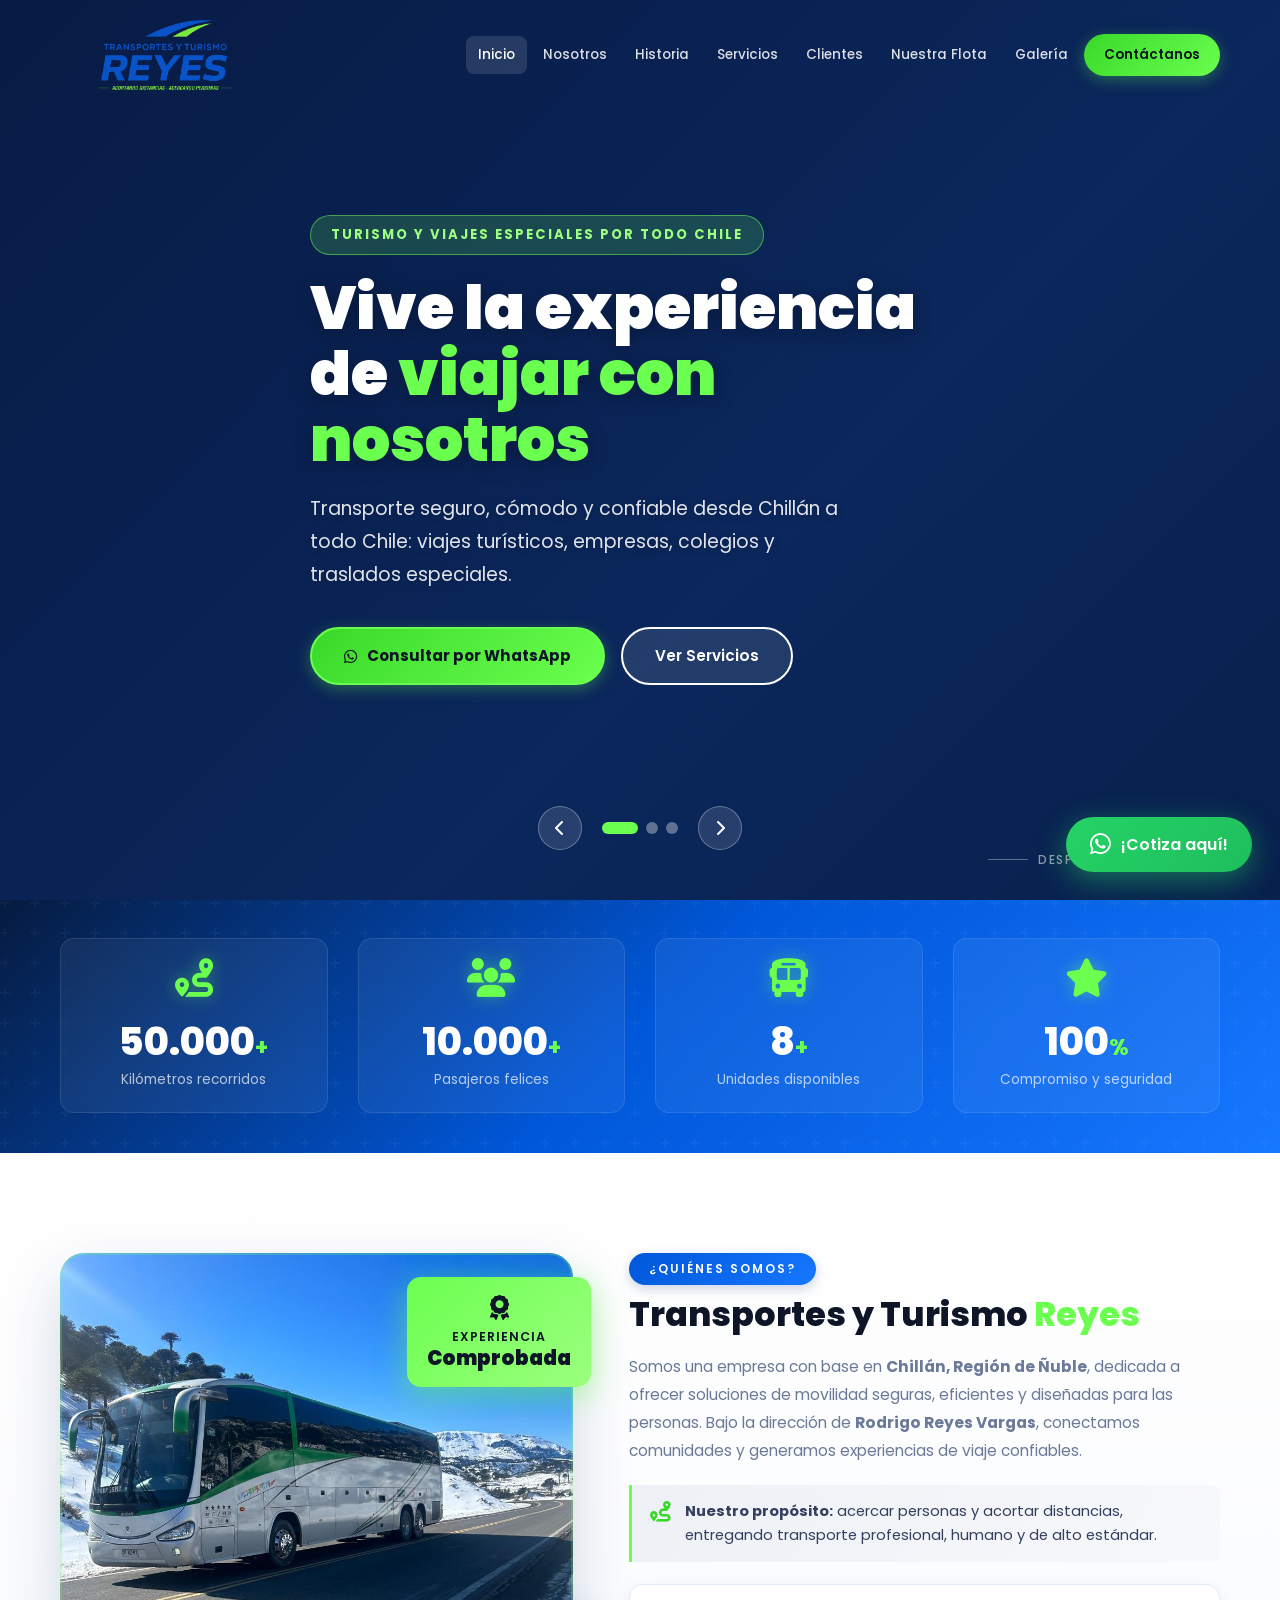
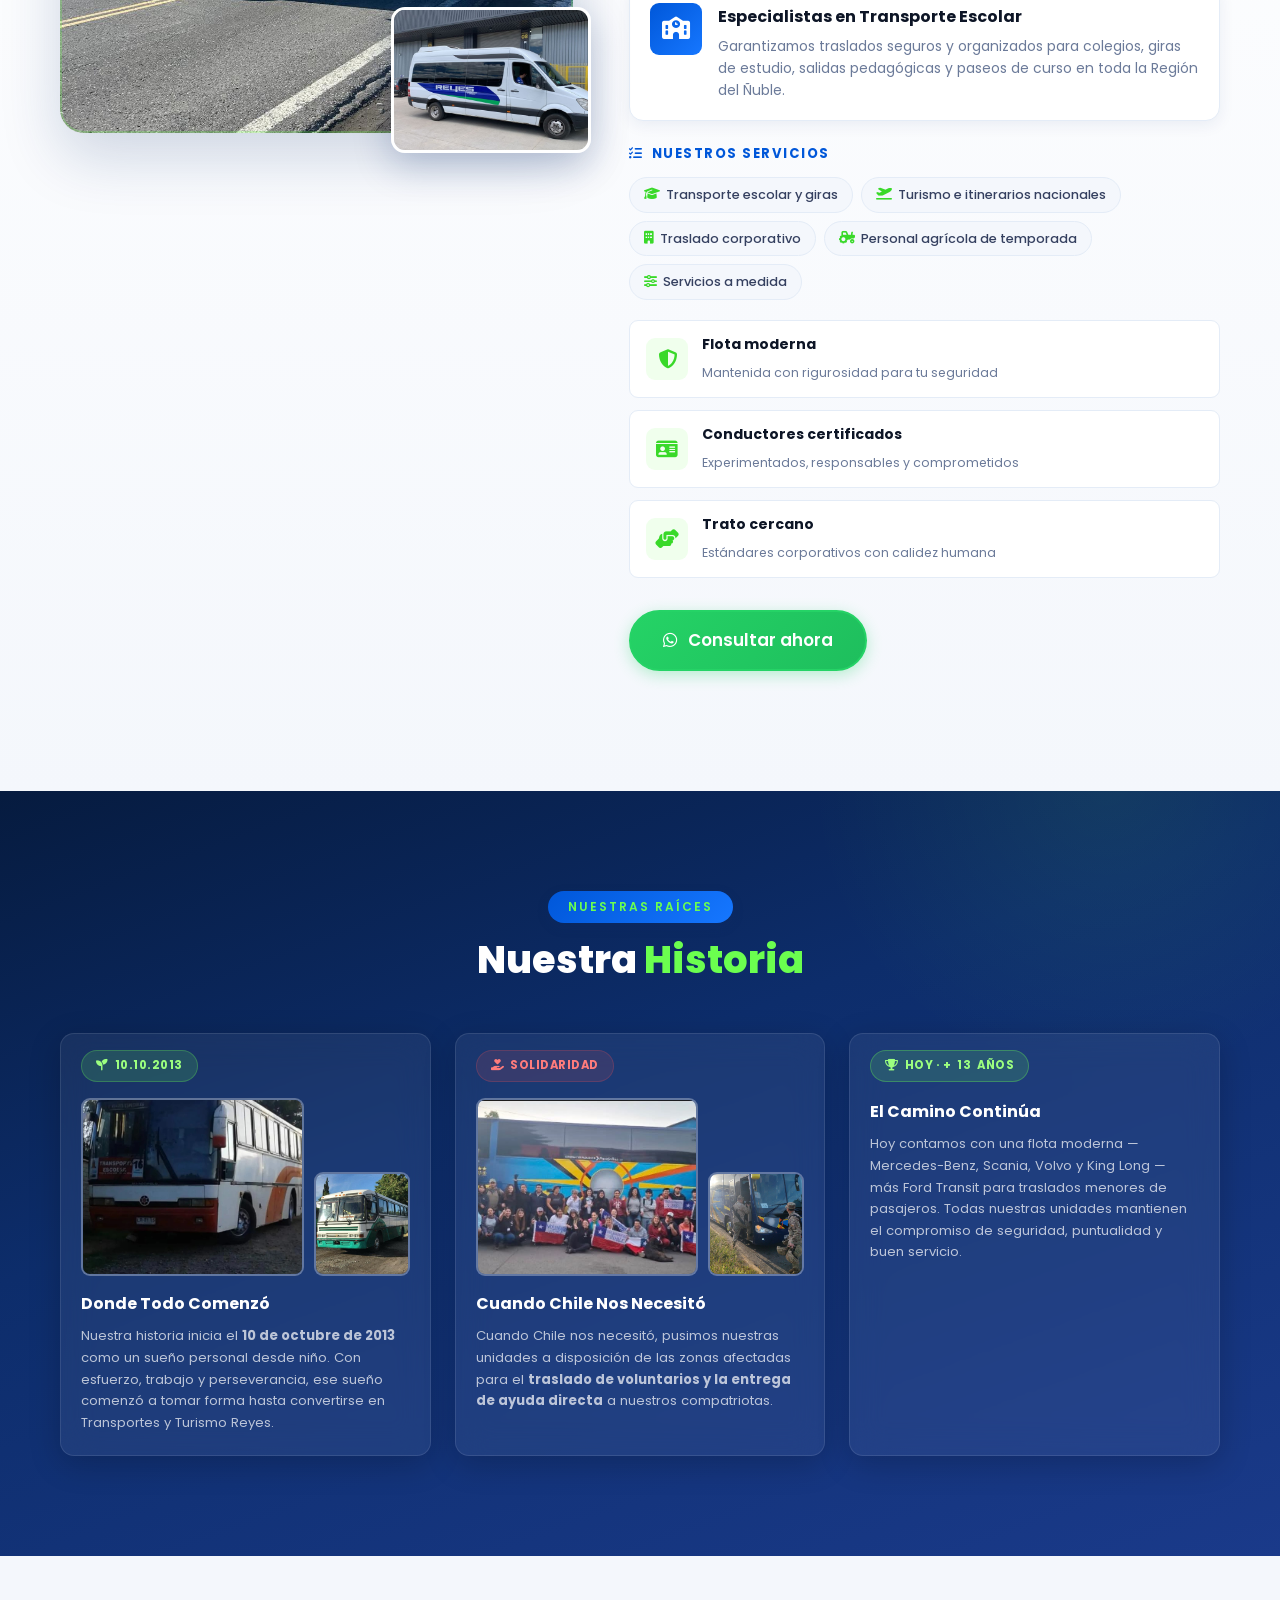
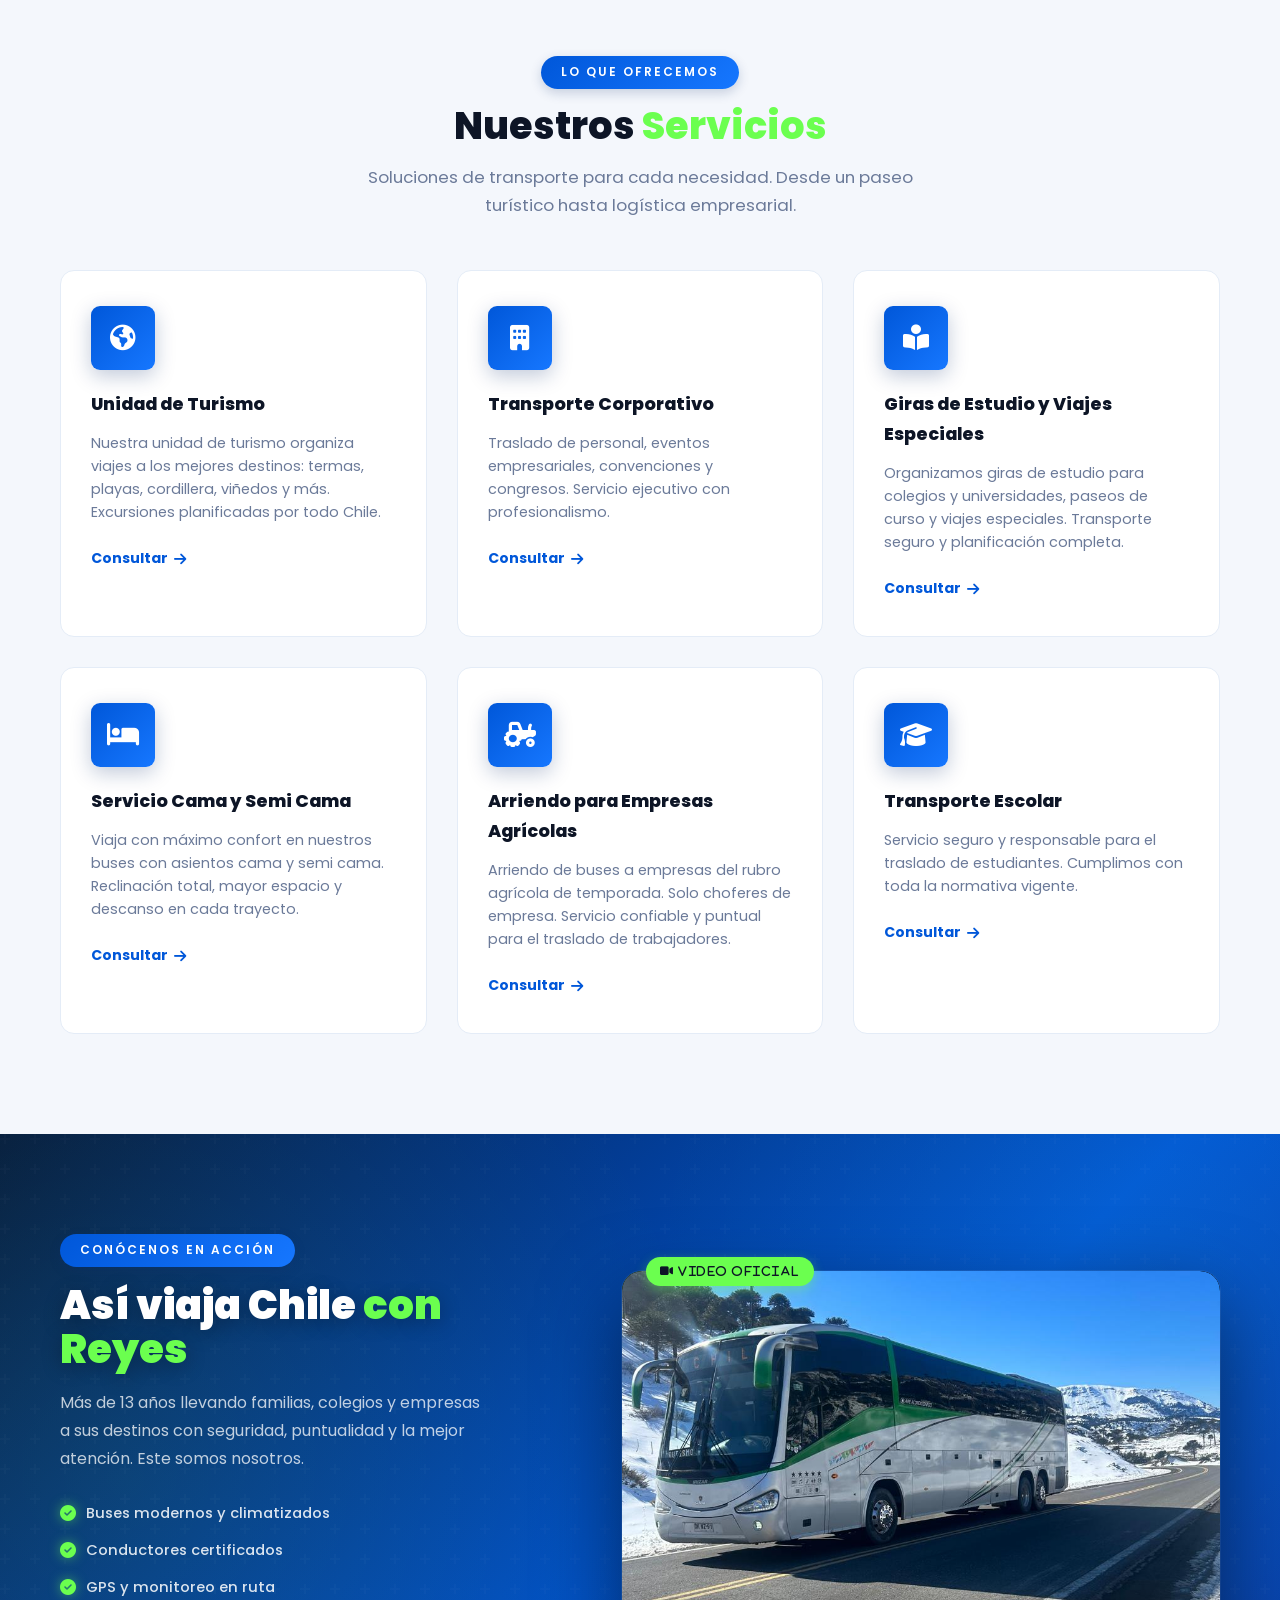
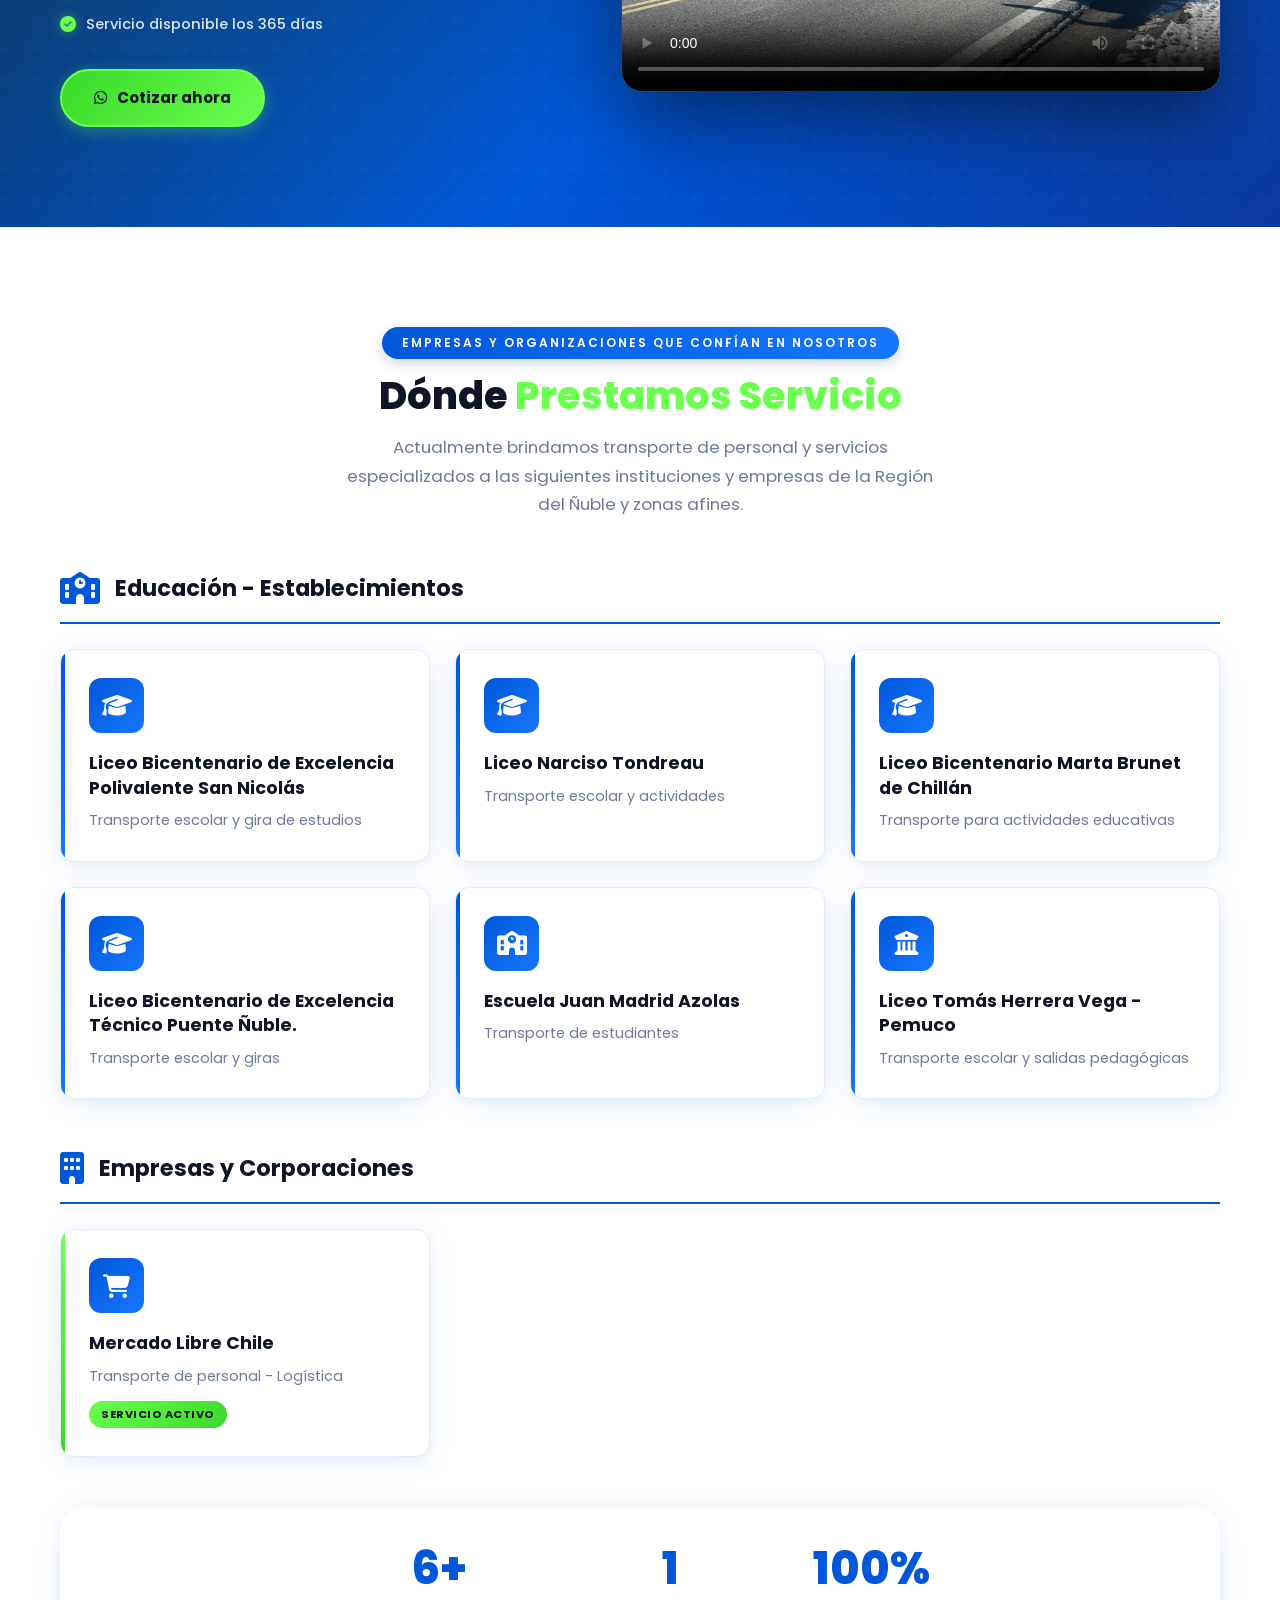
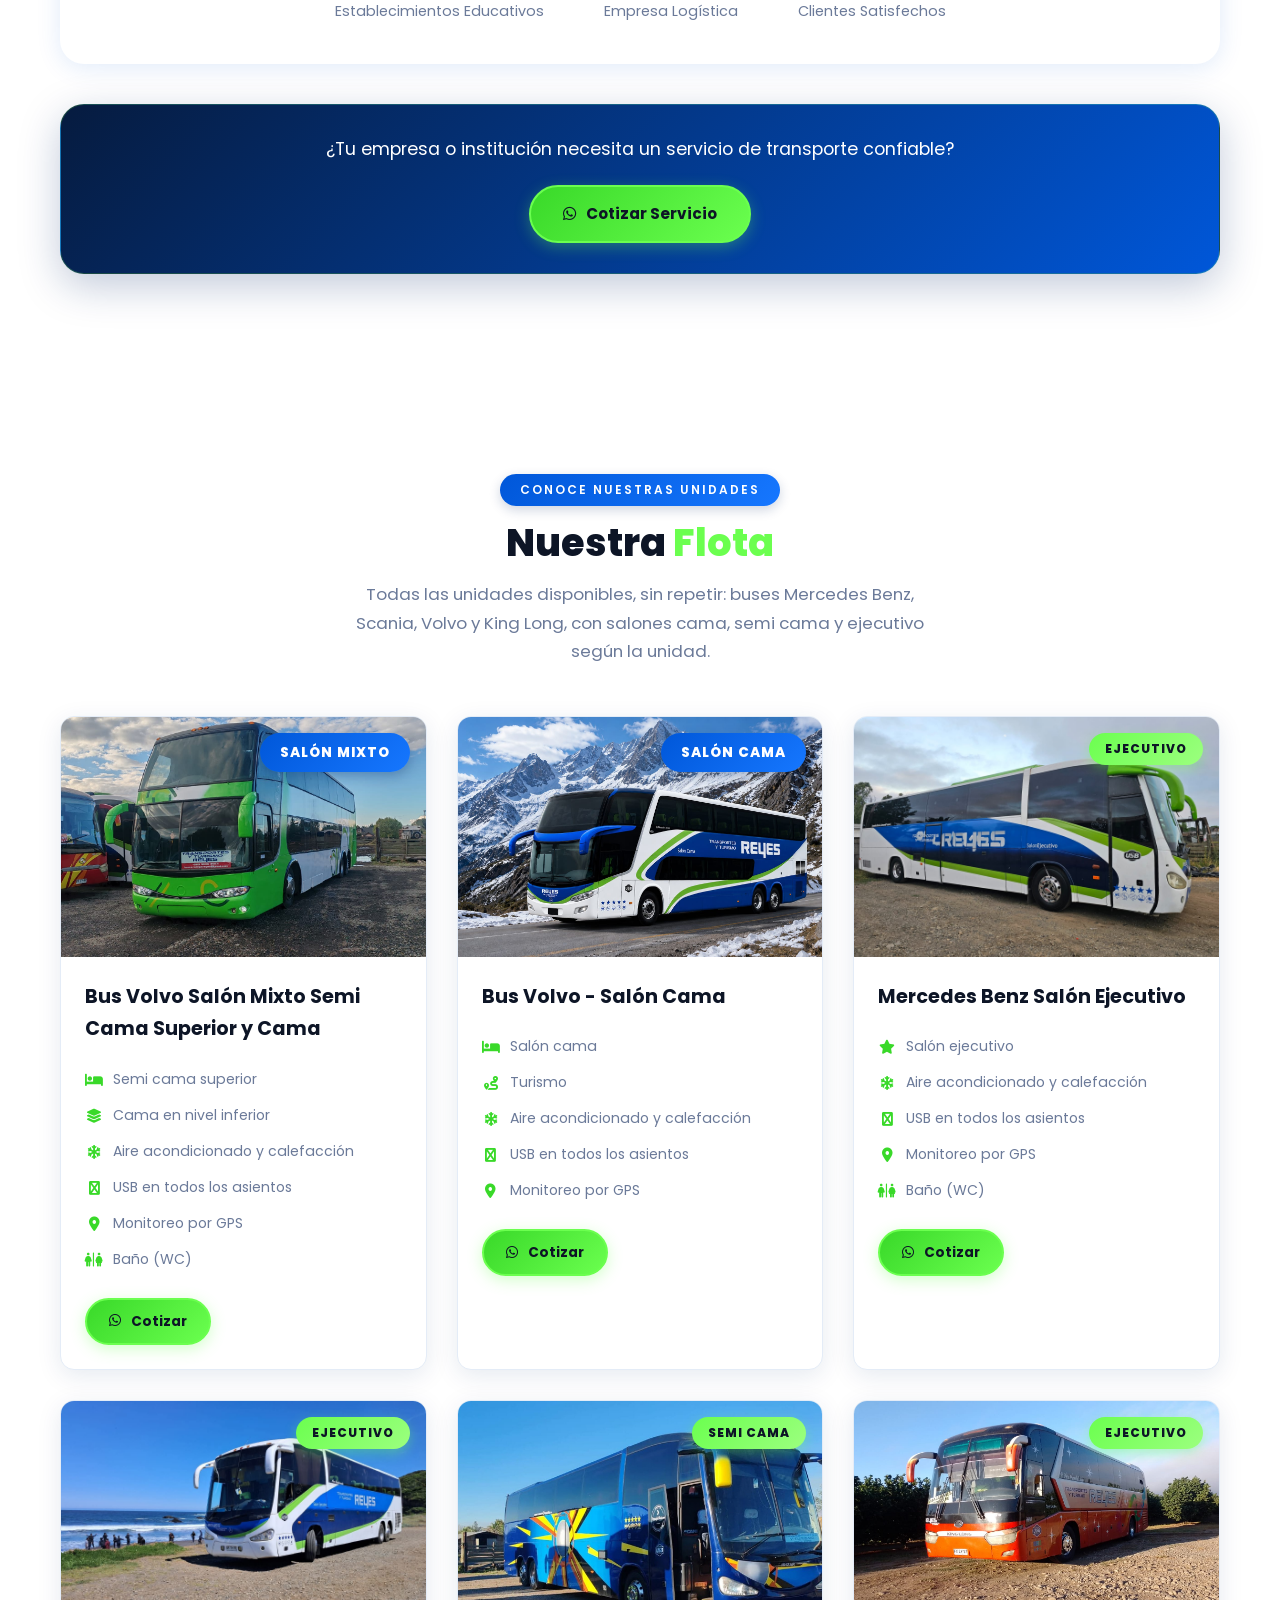
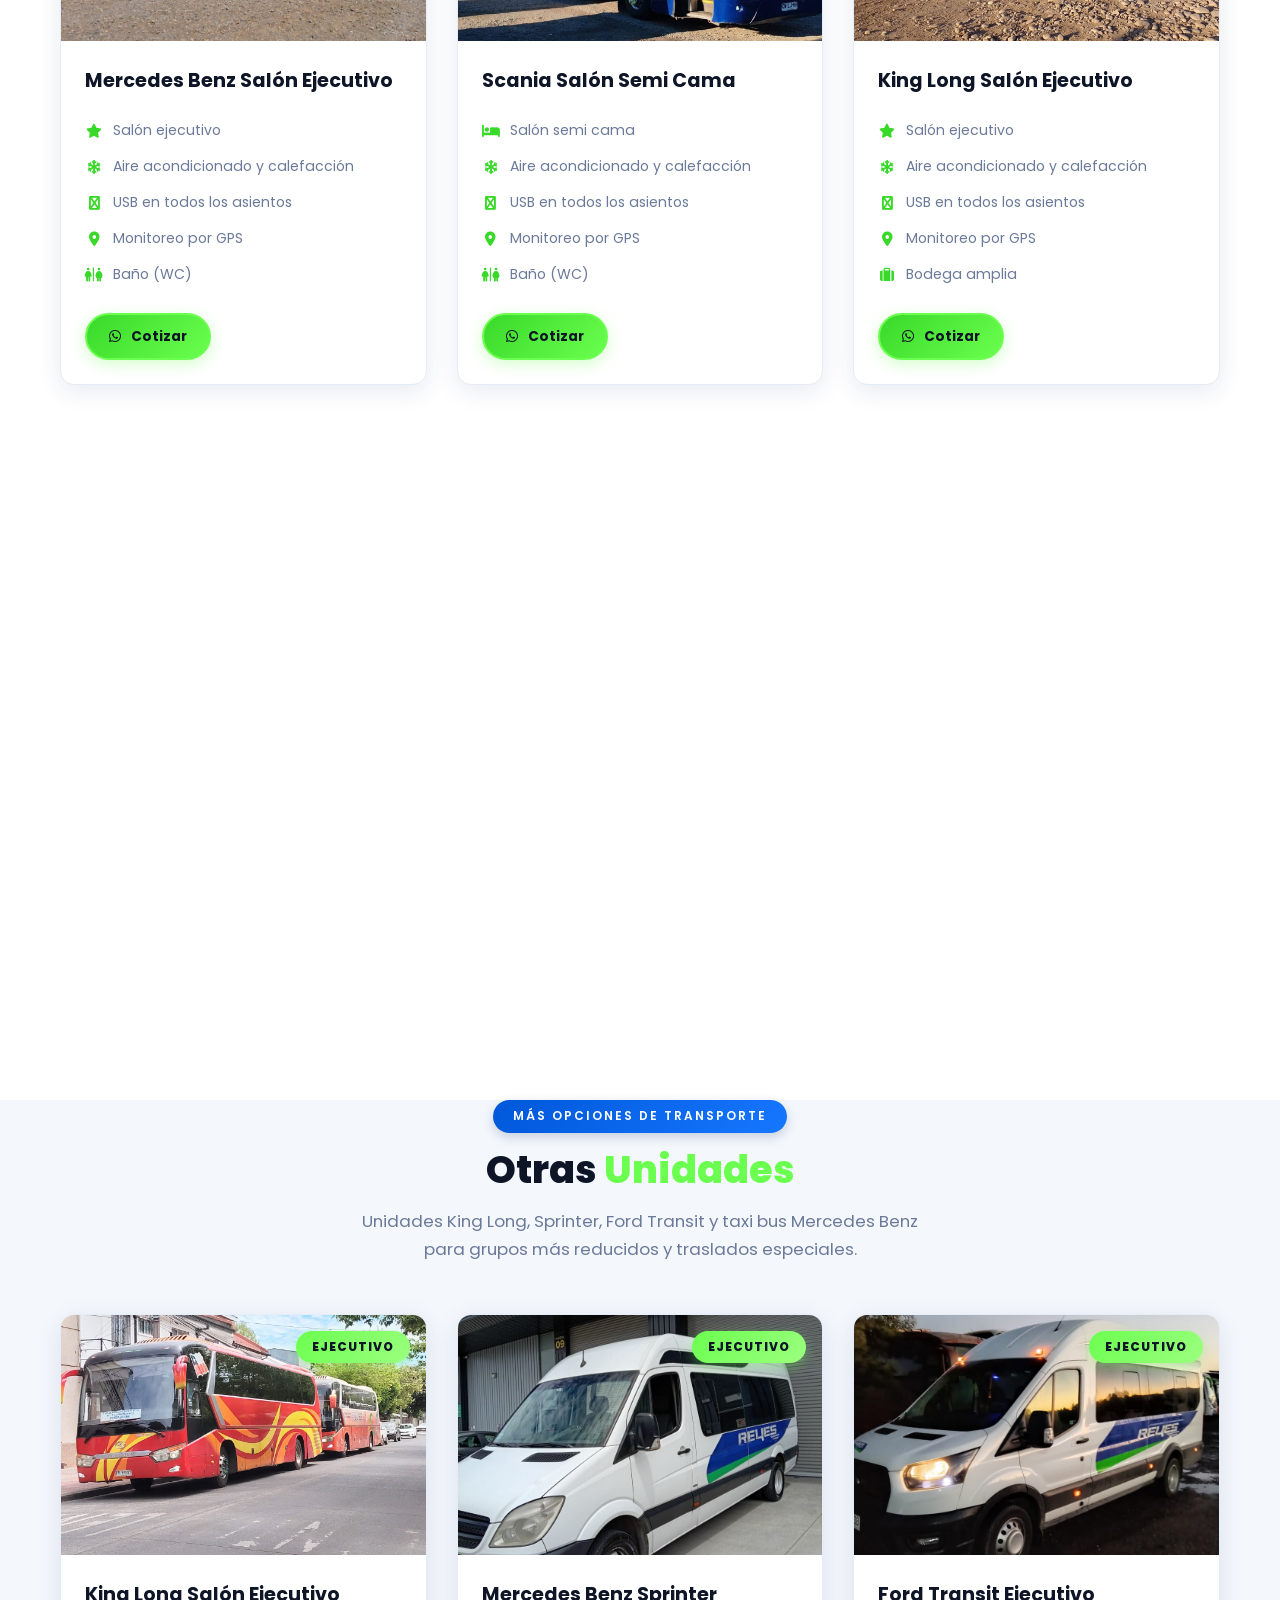
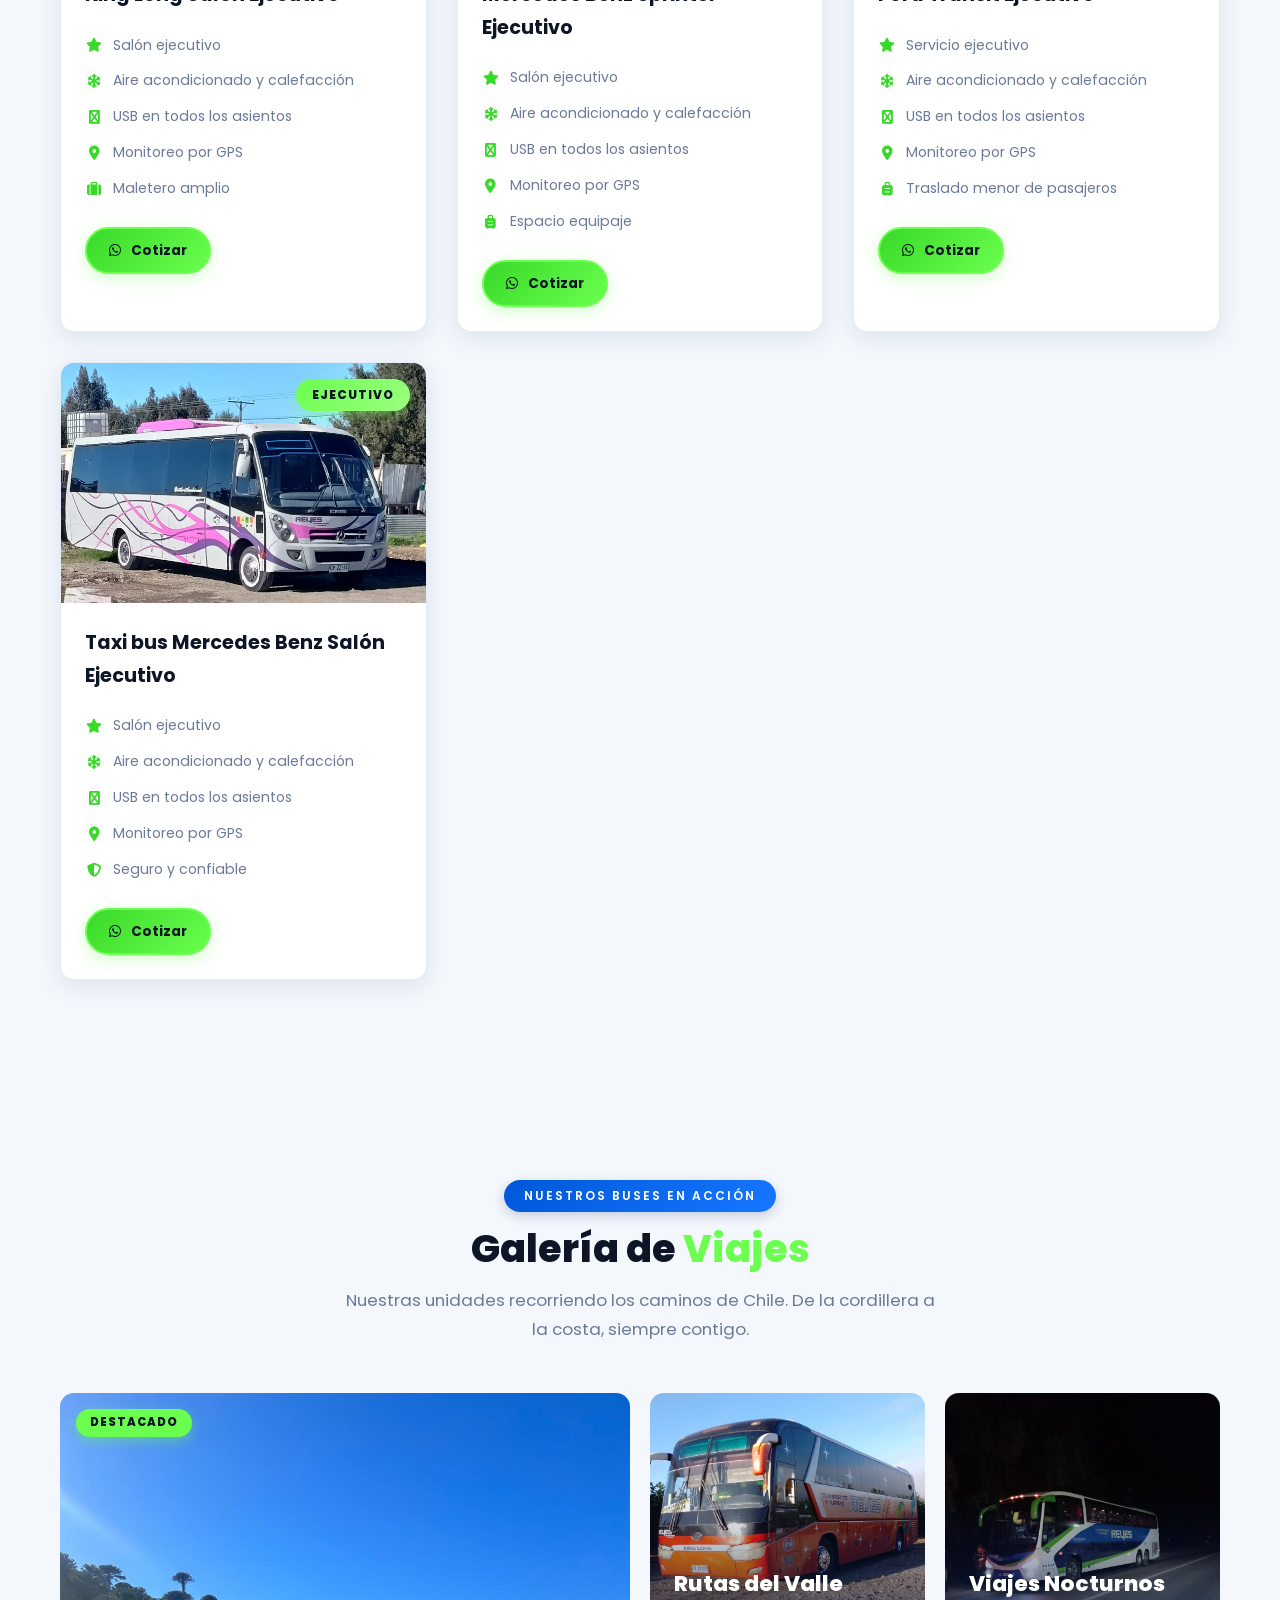
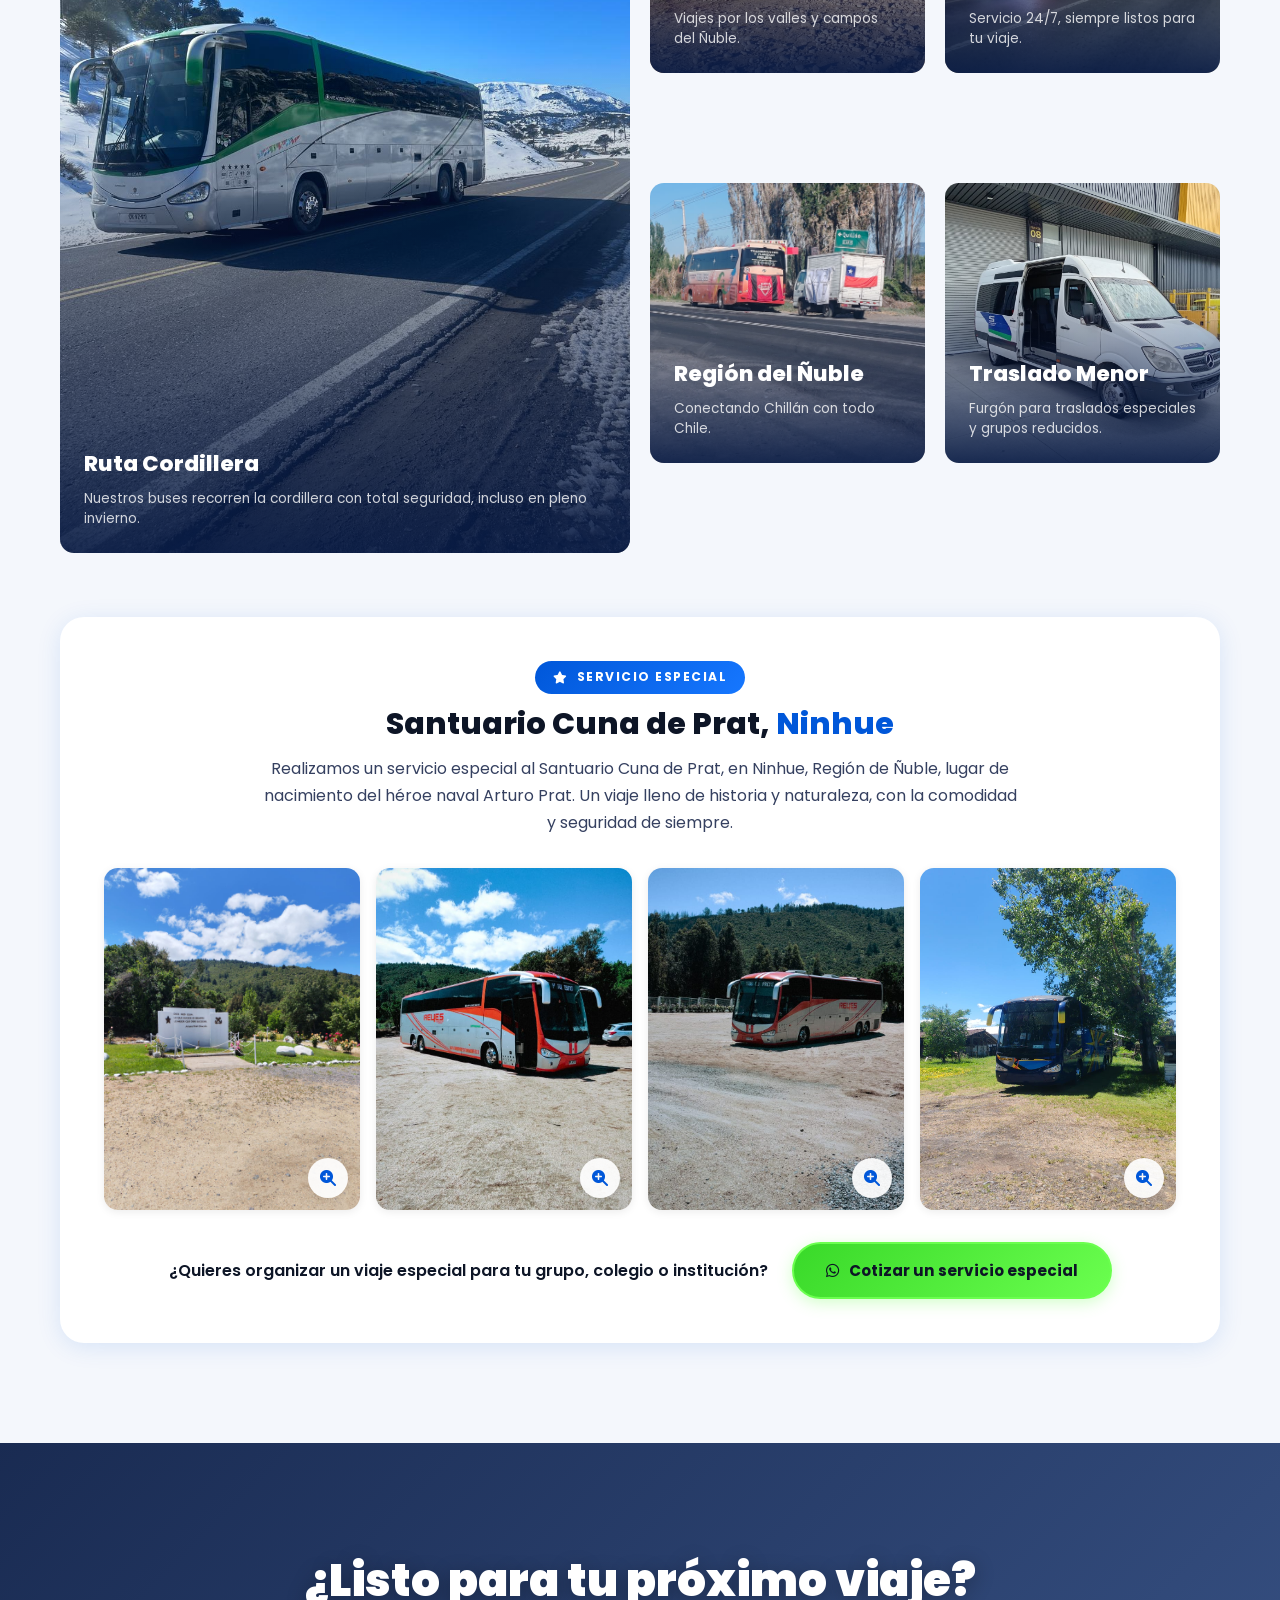
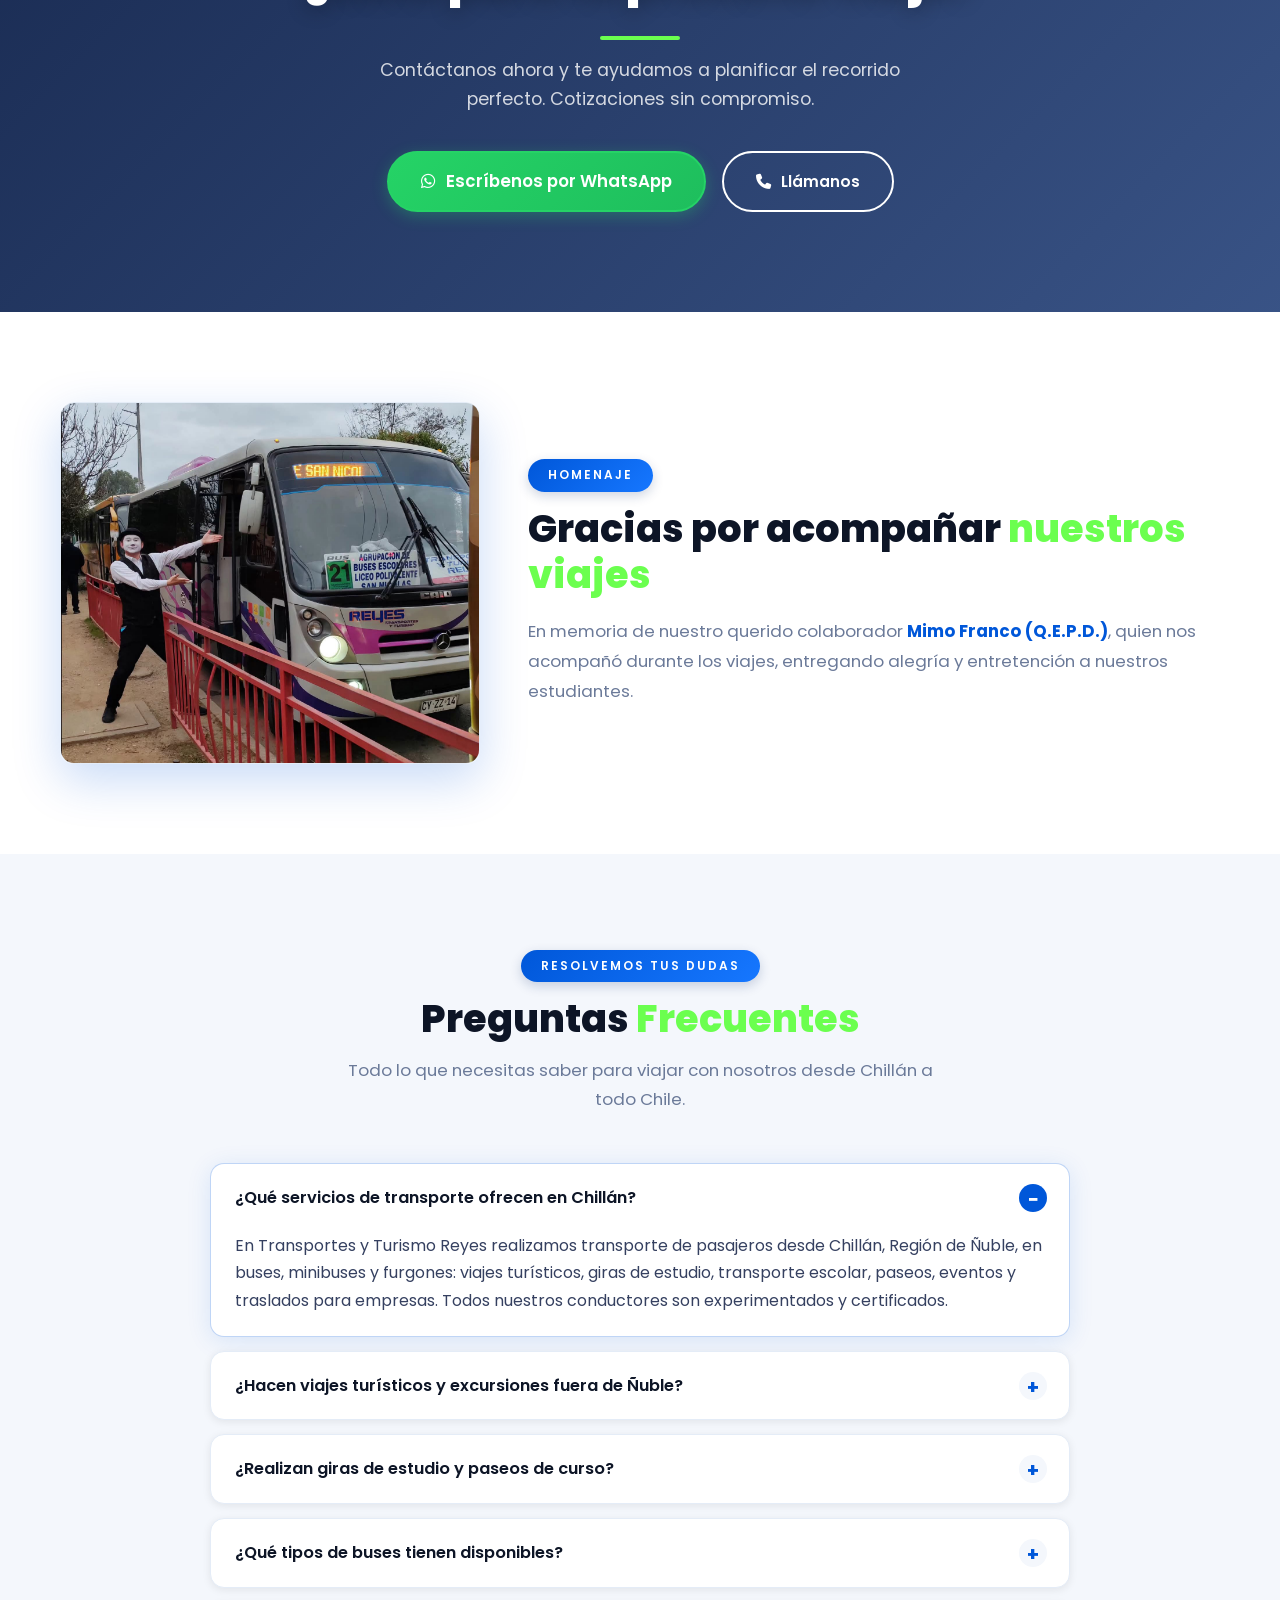
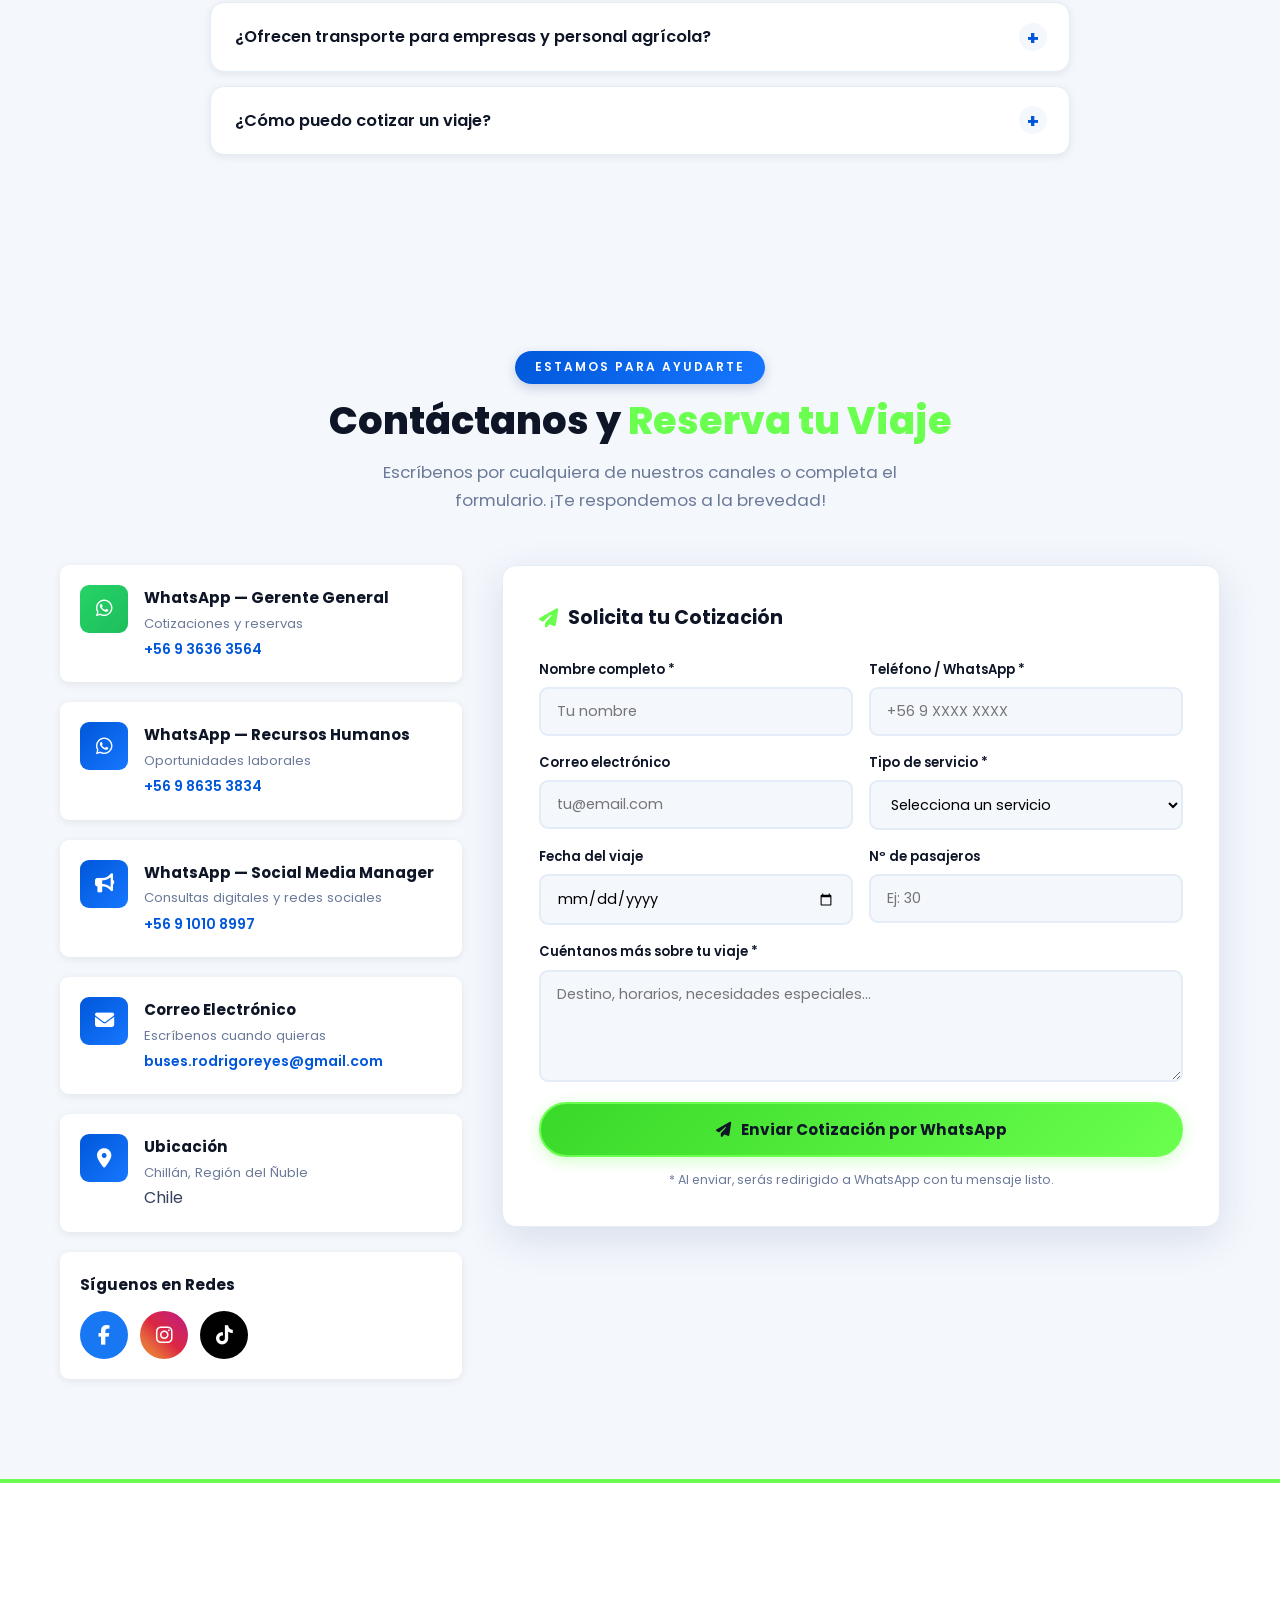
==== commit c2022c1f: "Galeria: album Servicio Especial Santuario Cuna de Prat (Ninhue) y visor con zoom - Nuevo album en l" ====
--- a/index.html
+++ b/index.html
@@ -174,8 +174,8 @@
 
     <link rel="icon" type="image/png" href="images/logo-corporativo-transparente.png">
     <link rel="apple-touch-icon" href="images/logo-corporativo-transparente.png">
-    <link rel="stylesheet" href="css/styles.css?v=20261013">
-    <link rel="stylesheet" href="css/mejoras.css?v=20261013">
+    <link rel="stylesheet" href="css/styles.css?v=20261108">
+    <link rel="stylesheet" href="css/mejoras.css?v=20261108">
     <link rel="preconnect" href="https://fonts.googleapis.com">
     <link rel="preconnect" href="https://fonts.gstatic.com" crossorigin>
     <link href="https://fonts.googleapis.com/css2?family=Poppins:wght@300;400;500;600;700;800;900&display=swap" rel="stylesheet">
@@ -1017,6 +1017,43 @@
                         <h3>Traslado Menor</h3>
                         <p>Furgón para traslados especiales y grupos reducidos.</p>
                     </div>
+                </div>
+            </div>
+
+            <!-- Álbum: Servicio especial Santuario Cuna de Prat -->
+            <div class="gallery-album" id="santuario-cuna-de-prat">
+                <div class="gallery-album__header">
+                    <span class="gallery-album__tag"><i class="fa-solid fa-star"></i> Servicio Especial</span>
+                    <h3 class="gallery-album__title">Santuario Cuna de Prat, <span>Ninhue</span></h3>
+                    <p class="gallery-album__text">
+                        Realizamos un servicio especial al Santuario Cuna de Prat, en Ninhue, Región de Ñuble,
+                        lugar de nacimiento del héroe naval Arturo Prat. Un viaje lleno de historia y naturaleza,
+                        con la comodidad y seguridad de siempre.
+                    </p>
+                </div>
+                <div class="gallery-album__grid">
+                    <button class="gallery-album__photo" type="button" data-lightbox-group="santuario" data-lightbox-src="images/santuario-cuna-de-prat-monumento.jpeg" data-lightbox-alt="Monumento a Arturo Prat en el Santuario Cuna de Prat, Ninhue" aria-label="Ver foto ampliada: monumento a Arturo Prat en el Santuario Cuna de Prat">
+                        <img src="images/santuario-cuna-de-prat-monumento.jpeg" alt="Monumento a Arturo Prat en el Santuario Cuna de Prat, Ninhue" loading="lazy">
+                        <span class="gallery-album__zoom" aria-hidden="true"><i class="fa-solid fa-magnifying-glass-plus"></i></span>
+                    </button>
+                    <button class="gallery-album__photo" type="button" data-lightbox-group="santuario" data-lightbox-src="images/santuario-cuna-de-prat-bus-irizar-1.jpeg" data-lightbox-alt="Bus Reyes en el Santuario Cuna de Prat, Ninhue" aria-label="Ver foto ampliada: bus Reyes en el Santuario Cuna de Prat">
+                        <img src="images/santuario-cuna-de-prat-bus-irizar-1.jpeg" alt="Bus Reyes en el Santuario Cuna de Prat, Ninhue" loading="lazy">
+                        <span class="gallery-album__zoom" aria-hidden="true"><i class="fa-solid fa-magnifying-glass-plus"></i></span>
+                    </button>
+                    <button class="gallery-album__photo" type="button" data-lightbox-group="santuario" data-lightbox-src="images/santuario-cuna-de-prat-bus-irizar-2.jpeg" data-lightbox-alt="Bus Reyes estacionado en el Santuario Cuna de Prat, rodeado de cerros" aria-label="Ver foto ampliada: bus Reyes estacionado en el Santuario Cuna de Prat">
+                        <img src="images/santuario-cuna-de-prat-bus-irizar-2.jpeg" alt="Bus Reyes estacionado en el Santuario Cuna de Prat, rodeado de cerros" loading="lazy">
+                        <span class="gallery-album__zoom" aria-hidden="true"><i class="fa-solid fa-magnifying-glass-plus"></i></span>
+                    </button>
+                    <button class="gallery-album__photo" type="button" data-lightbox-group="santuario" data-lightbox-src="images/santuario-cuna-de-prat-bus-azul.jpeg" data-lightbox-alt="Bus Irizar azul de Reyes en Ninhue, Región de Ñuble" aria-label="Ver foto ampliada: bus Irizar azul de Reyes en Ninhue">
+                        <img src="images/santuario-cuna-de-prat-bus-azul.jpeg" alt="Bus Irizar azul de Reyes en Ninhue, Región de Ñuble" loading="lazy">
+                        <span class="gallery-album__zoom" aria-hidden="true"><i class="fa-solid fa-magnifying-glass-plus"></i></span>
+                    </button>
+                </div>
+                <div class="gallery-album__cta">
+                    <p>¿Quieres organizar un viaje especial para tu grupo, colegio o institución?</p>
+                    <a href="https://wa.me/56936363564?text=Hola%2C%20quiero%20cotizar%20un%20servicio%20especial%20al%20Santuario%20Cuna%20de%20Prat%2C%20Ninhue%2C%20con%20Transportes%20y%20Turismo%20Reyes." class="btn btn--primary" target="_blank" rel="noopener">
+                        <i class="fa-brands fa-whatsapp"></i> Cotizar un servicio especial
+                    </a>
                 </div>
             </div>
         </div>
@@ -1324,10 +1361,23 @@
         <button class="photo-lightbox__close" id="photoLightboxClose" type="button" aria-label="Cerrar imagen">
             <i class="fa-solid fa-xmark"></i>
         </button>
-        <img class="photo-lightbox__img" id="photoLightboxImg" src="" alt="">
+        <button class="photo-lightbox__nav photo-lightbox__nav--prev" id="photoLightboxPrev" type="button" aria-label="Foto anterior">
+            <i class="fa-solid fa-chevron-left"></i>
+        </button>
+        <div class="photo-lightbox__stage" id="photoLightboxStage">
+            <img class="photo-lightbox__img" id="photoLightboxImg" src="" alt="" title="Toca para hacer zoom">
+        </div>
+        <button class="photo-lightbox__nav photo-lightbox__nav--next" id="photoLightboxNext" type="button" aria-label="Foto siguiente">
+            <i class="fa-solid fa-chevron-right"></i>
+        </button>
+        <div class="photo-lightbox__caption">
+            <span id="photoLightboxCaption"></span>
+            <span class="photo-lightbox__counter" id="photoLightboxCounter"></span>
+            <span class="photo-lightbox__hint"><i class="fa-solid fa-magnifying-glass-plus"></i> Toca la foto para hacer zoom</span>
+        </div>
     </div>
 
-    <script src="js/main.js?v=20261013"></script>
+    <script src="js/main.js?v=20261108"></script>
 </body>
 </html>
 
--- a/css/mejoras.css
+++ b/css/mejoras.css
@@ -1481,3 +1481,221 @@
     .faq__item summary::after { right: 14px; }
     .faq__item p { padding: 0 18px 18px; font-size: 0.92rem; }
 }
+
+/* ================================================
+   GALERÍA — ÁLBUM DE SERVICIOS ESPECIALES
+   ================================================ */
+.gallery-album {
+    margin-top: 64px;
+    padding: 44px;
+    background: var(--white);
+    border-radius: var(--radius-lg);
+    box-shadow: var(--shadow);
+}
+.gallery-album__header {
+    max-width: 760px;
+    margin: 0 auto 32px;
+    text-align: center;
+}
+.gallery-album__tag {
+    display: inline-flex;
+    align-items: center;
+    gap: 8px;
+    background: linear-gradient(135deg, var(--primary), var(--primary-light));
+    color: var(--white);
+    padding: 6px 18px;
+    border-radius: 30px;
+    font-size: 0.76rem;
+    font-weight: 700;
+    text-transform: uppercase;
+    letter-spacing: 1.5px;
+    margin-bottom: 12px;
+}
+.gallery-album__title {
+    font-size: 1.9rem;
+    font-weight: 800;
+    color: var(--dark);
+    line-height: 1.2;
+    margin-bottom: 12px;
+}
+.gallery-album__title span { color: var(--primary); }
+.gallery-album__text { color: var(--gray-dark); }
+
+.gallery-album__grid {
+    display: grid;
+    grid-template-columns: repeat(4, 1fr);
+    gap: 16px;
+}
+.gallery-album__photo {
+    position: relative;
+    display: block;
+    width: 100%;
+    aspect-ratio: 3 / 4;
+    border-radius: var(--radius);
+    overflow: hidden;
+    cursor: zoom-in;
+    box-shadow: var(--shadow-sm);
+}
+.gallery-album__photo img {
+    width: 100%;
+    height: 100%;
+    object-fit: cover;
+    transition: transform 0.5s ease;
+}
+.gallery-album__photo::after {
+    content: '';
+    position: absolute;
+    inset: 0;
+    background: linear-gradient(to top, rgba(8,27,69,0.55), transparent 55%);
+    opacity: 0;
+    transition: var(--transition);
+}
+.gallery-album__zoom {
+    position: absolute;
+    right: 12px;
+    bottom: 12px;
+    z-index: 1;
+    width: 40px;
+    height: 40px;
+    border-radius: 50%;
+    display: grid;
+    place-items: center;
+    background: rgba(255,255,255,0.92);
+    color: var(--primary);
+    font-size: 1rem;
+    box-shadow: var(--shadow-sm);
+    transition: var(--transition);
+}
+.gallery-album__photo:hover img,
+.gallery-album__photo:focus-visible img { transform: scale(1.06); }
+.gallery-album__photo:hover::after,
+.gallery-album__photo:focus-visible::after { opacity: 1; }
+.gallery-album__photo:hover .gallery-album__zoom {
+    background: var(--accent);
+    color: var(--dark);
+    transform: scale(1.1);
+}
+.gallery-album__photo:focus-visible { outline: 3px solid var(--primary); outline-offset: 3px; }
+
+.gallery-album__cta {
+    margin-top: 32px;
+    display: flex;
+    align-items: center;
+    justify-content: center;
+    flex-wrap: wrap;
+    gap: 16px 24px;
+    text-align: center;
+}
+.gallery-album__cta p {
+    font-weight: 600;
+    color: var(--dark);
+}
+
+.dest-card { cursor: zoom-in; }
+.dest-card:focus-visible { outline: 3px solid var(--primary); outline-offset: 3px; }
+
+@media (max-width: 900px) {
+    .gallery-album { padding: 32px 22px; }
+    .gallery-album__grid { grid-template-columns: repeat(2, 1fr); }
+    .gallery-album__title { font-size: 1.6rem; }
+}
+@media (max-width: 480px) {
+    .gallery-album { margin-top: 44px; padding: 26px 14px; }
+    .gallery-album__grid { gap: 10px; }
+    .gallery-album__title { font-size: 1.35rem; }
+    .gallery-album__text { font-size: 0.92rem; }
+    .gallery-album__zoom { width: 34px; height: 34px; right: 8px; bottom: 8px; font-size: 0.85rem; }
+    .gallery-album__cta .btn { width: 100%; }
+}
+
+/* ================================================
+   VISOR DE FOTOS — NAVEGACIÓN, TEXTO Y ZOOM
+   ================================================ */
+.photo-lightbox {
+    flex-direction: column;
+    gap: 14px;
+    padding: 70px 76px 24px;
+}
+.photo-lightbox__stage {
+    flex: 1;
+    min-height: 0;
+    width: 100%;
+    display: flex;
+    align-items: center;
+    justify-content: center;
+    overflow: hidden;
+    border-radius: var(--radius);
+}
+.photo-lightbox__img {
+    max-width: min(100%, 1080px);
+    max-height: 100%;
+    cursor: zoom-in;
+    touch-action: pan-y pinch-zoom;
+    transition: transform 0.35s ease;
+}
+.photo-lightbox__stage.zoomed .photo-lightbox__img {
+    transform: scale(2.2);
+    cursor: zoom-out;
+    touch-action: none;
+}
+.photo-lightbox__nav {
+    position: fixed;
+    top: 50%;
+    transform: translateY(-50%);
+    z-index: 3001;
+    width: 50px;
+    height: 50px;
+    border-radius: 50%;
+    display: inline-flex;
+    align-items: center;
+    justify-content: center;
+    background: rgba(255,255,255,0.1);
+    color: var(--white);
+    border: 1px solid rgba(255,255,255,0.18);
+    backdrop-filter: blur(10px);
+    font-size: 1.1rem;
+    transition: var(--transition);
+}
+.photo-lightbox__nav:hover {
+    background: var(--accent);
+    color: var(--dark);
+    border-color: var(--accent);
+}
+.photo-lightbox__nav--prev { left: 16px; }
+.photo-lightbox__nav--next { right: 16px; }
+.photo-lightbox__caption {
+    flex-shrink: 0;
+    max-width: 760px;
+    display: flex;
+    flex-wrap: wrap;
+    align-items: center;
+    justify-content: center;
+    gap: 6px 14px;
+    text-align: center;
+    color: rgba(255,255,255,0.9);
+    font-size: 0.92rem;
+}
+.photo-lightbox__counter {
+    color: var(--accent);
+    font-weight: 700;
+}
+.photo-lightbox__counter:empty { display: none; }
+.photo-lightbox__hint {
+    width: 100%;
+    font-size: 0.78rem;
+    color: rgba(255,255,255,0.55);
+}
+
+@media (max-width: 768px) {
+    .photo-lightbox { padding: 72px 12px 20px; }
+    .photo-lightbox__nav {
+        top: auto;
+        bottom: 18px;
+        transform: none;
+        width: 44px;
+        height: 44px;
+    }
+    .photo-lightbox__nav--prev { left: 12px; }
+    .photo-lightbox__nav--next { right: 12px; }
+    .photo-lightbox__caption { padding: 0 52px; font-size: 0.85rem; }
+}
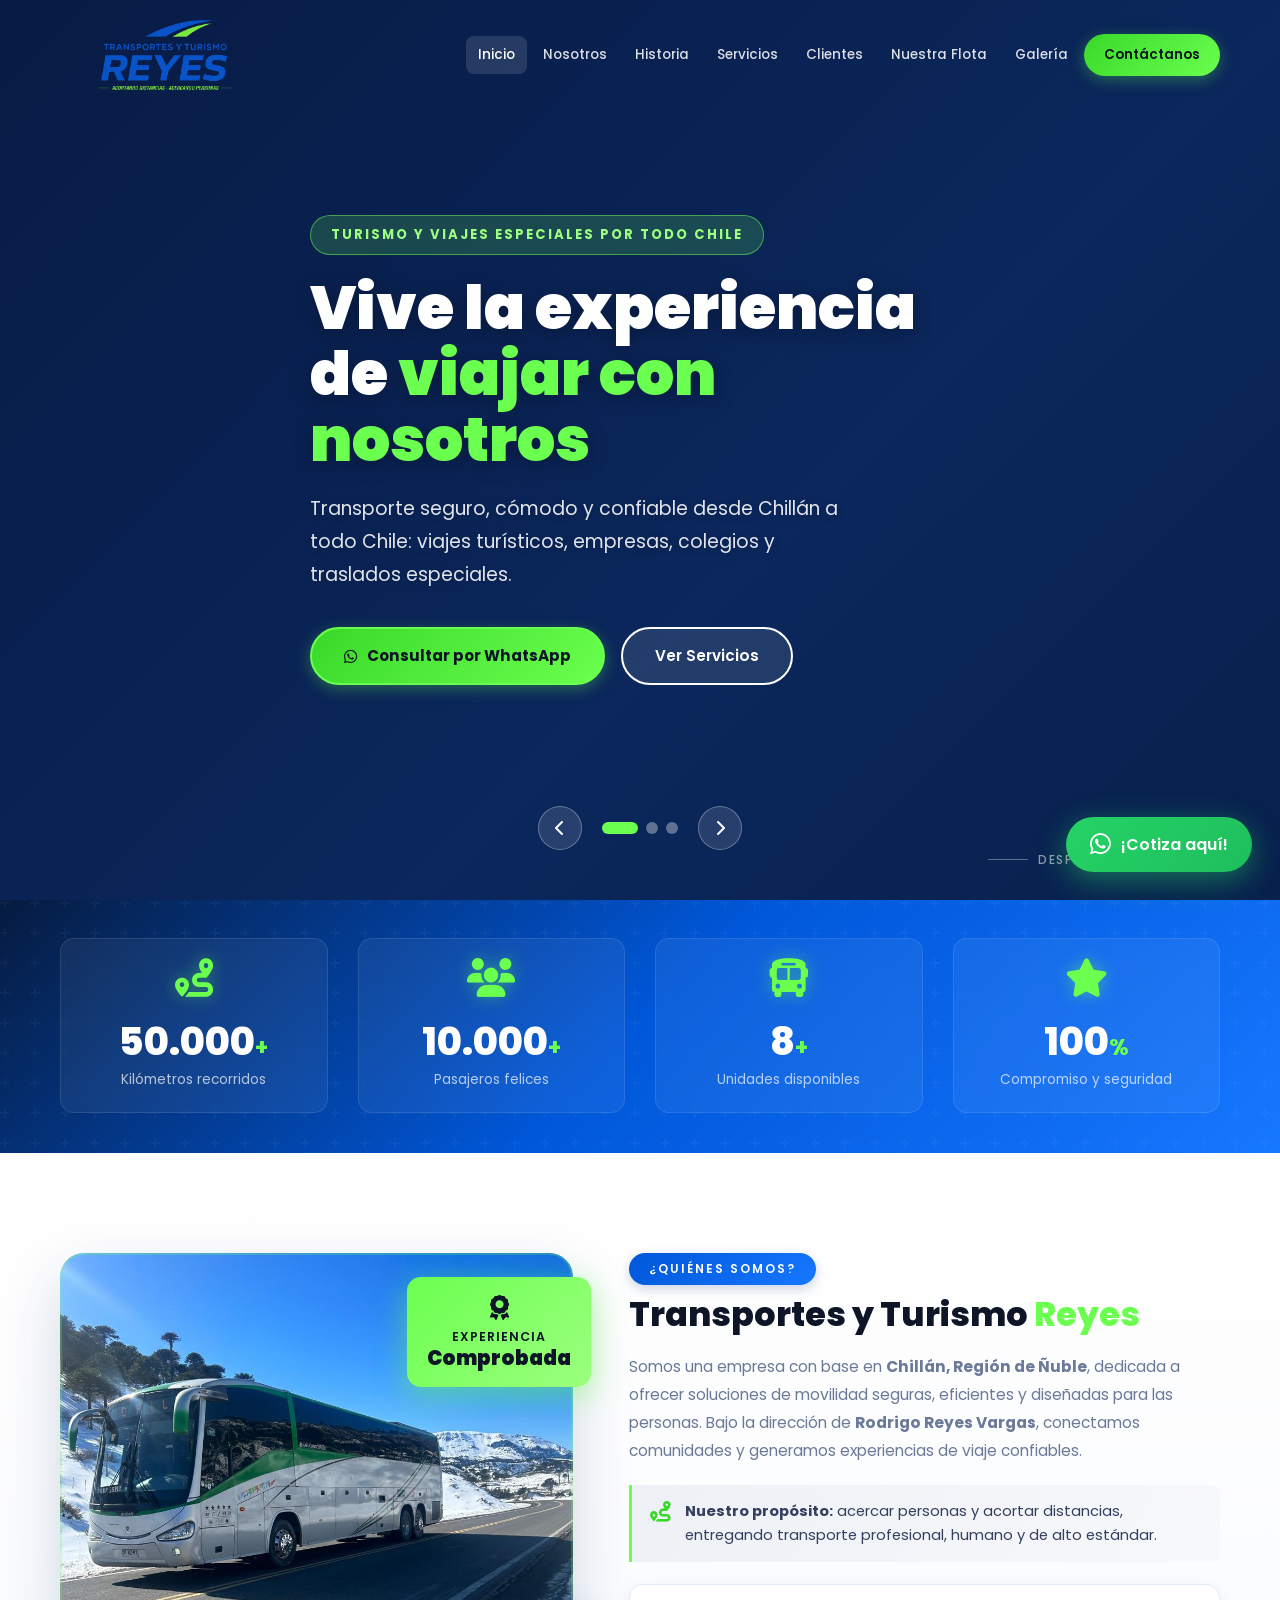
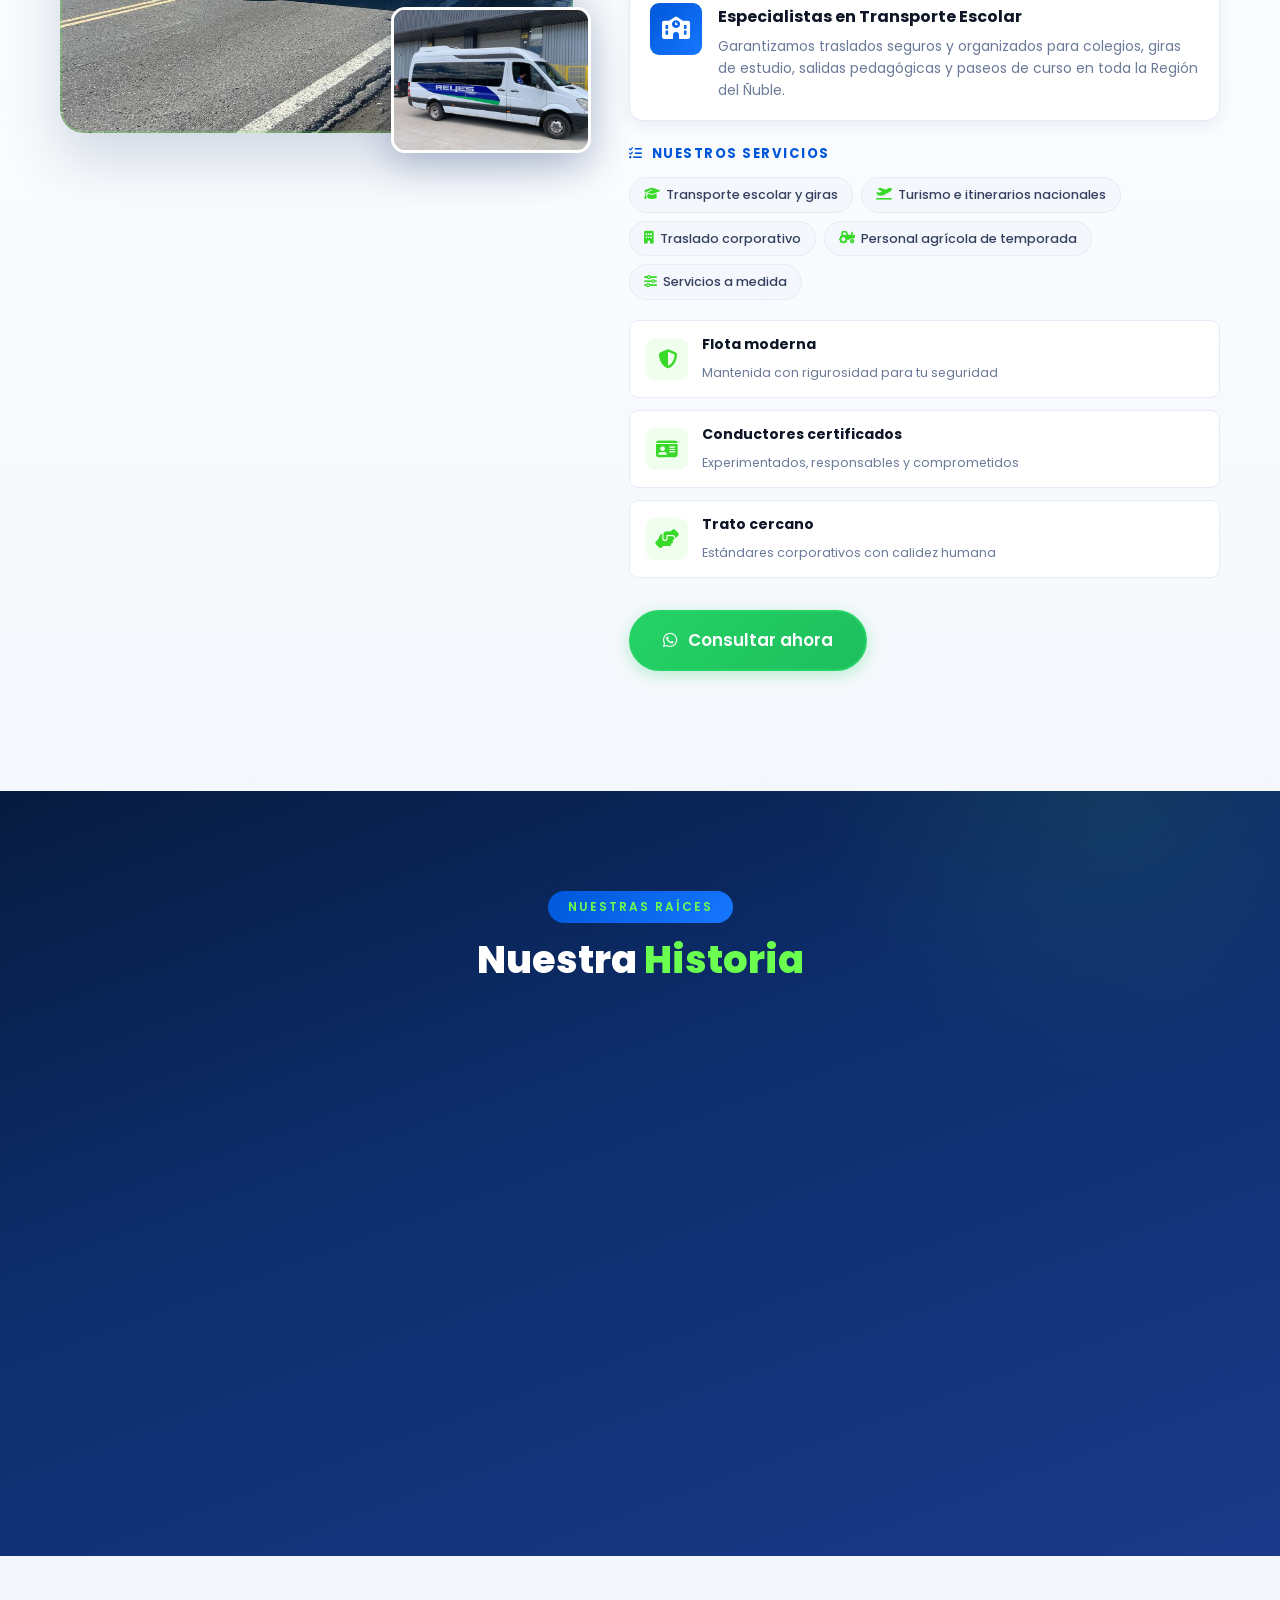
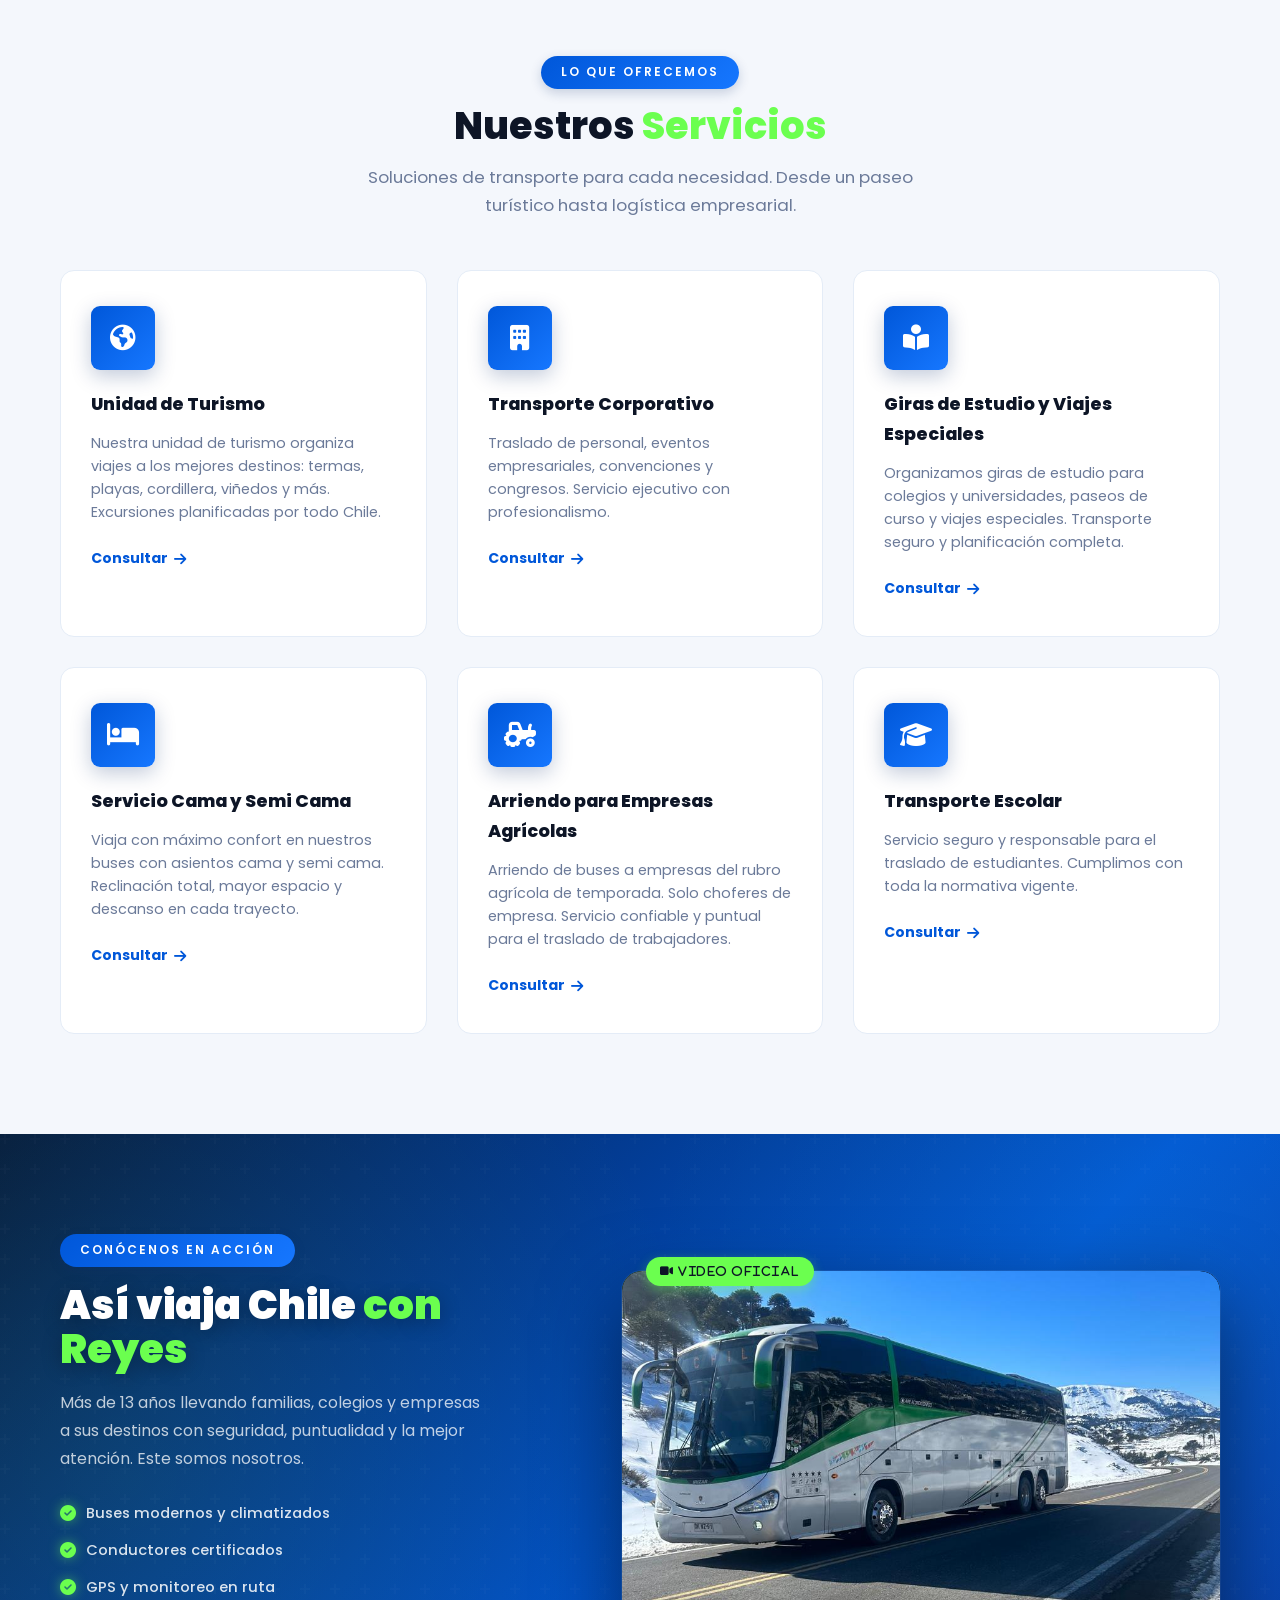
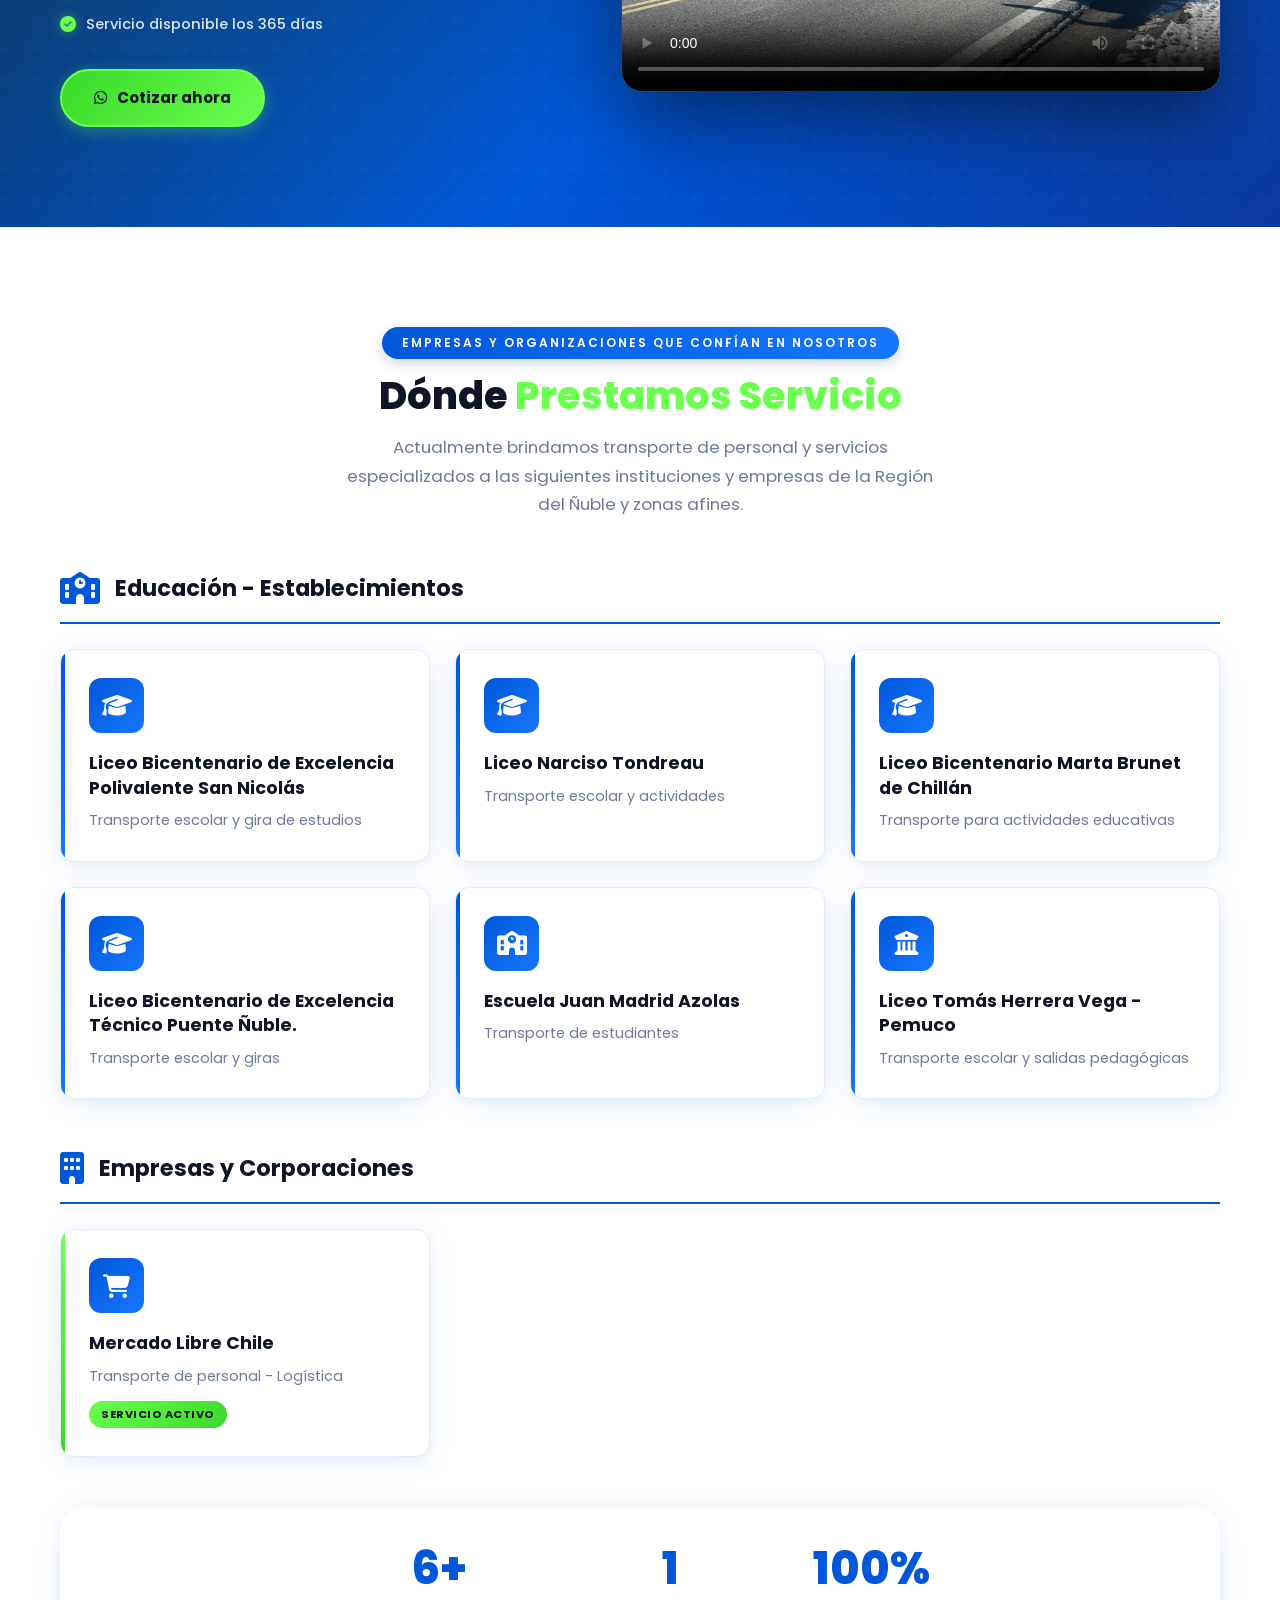
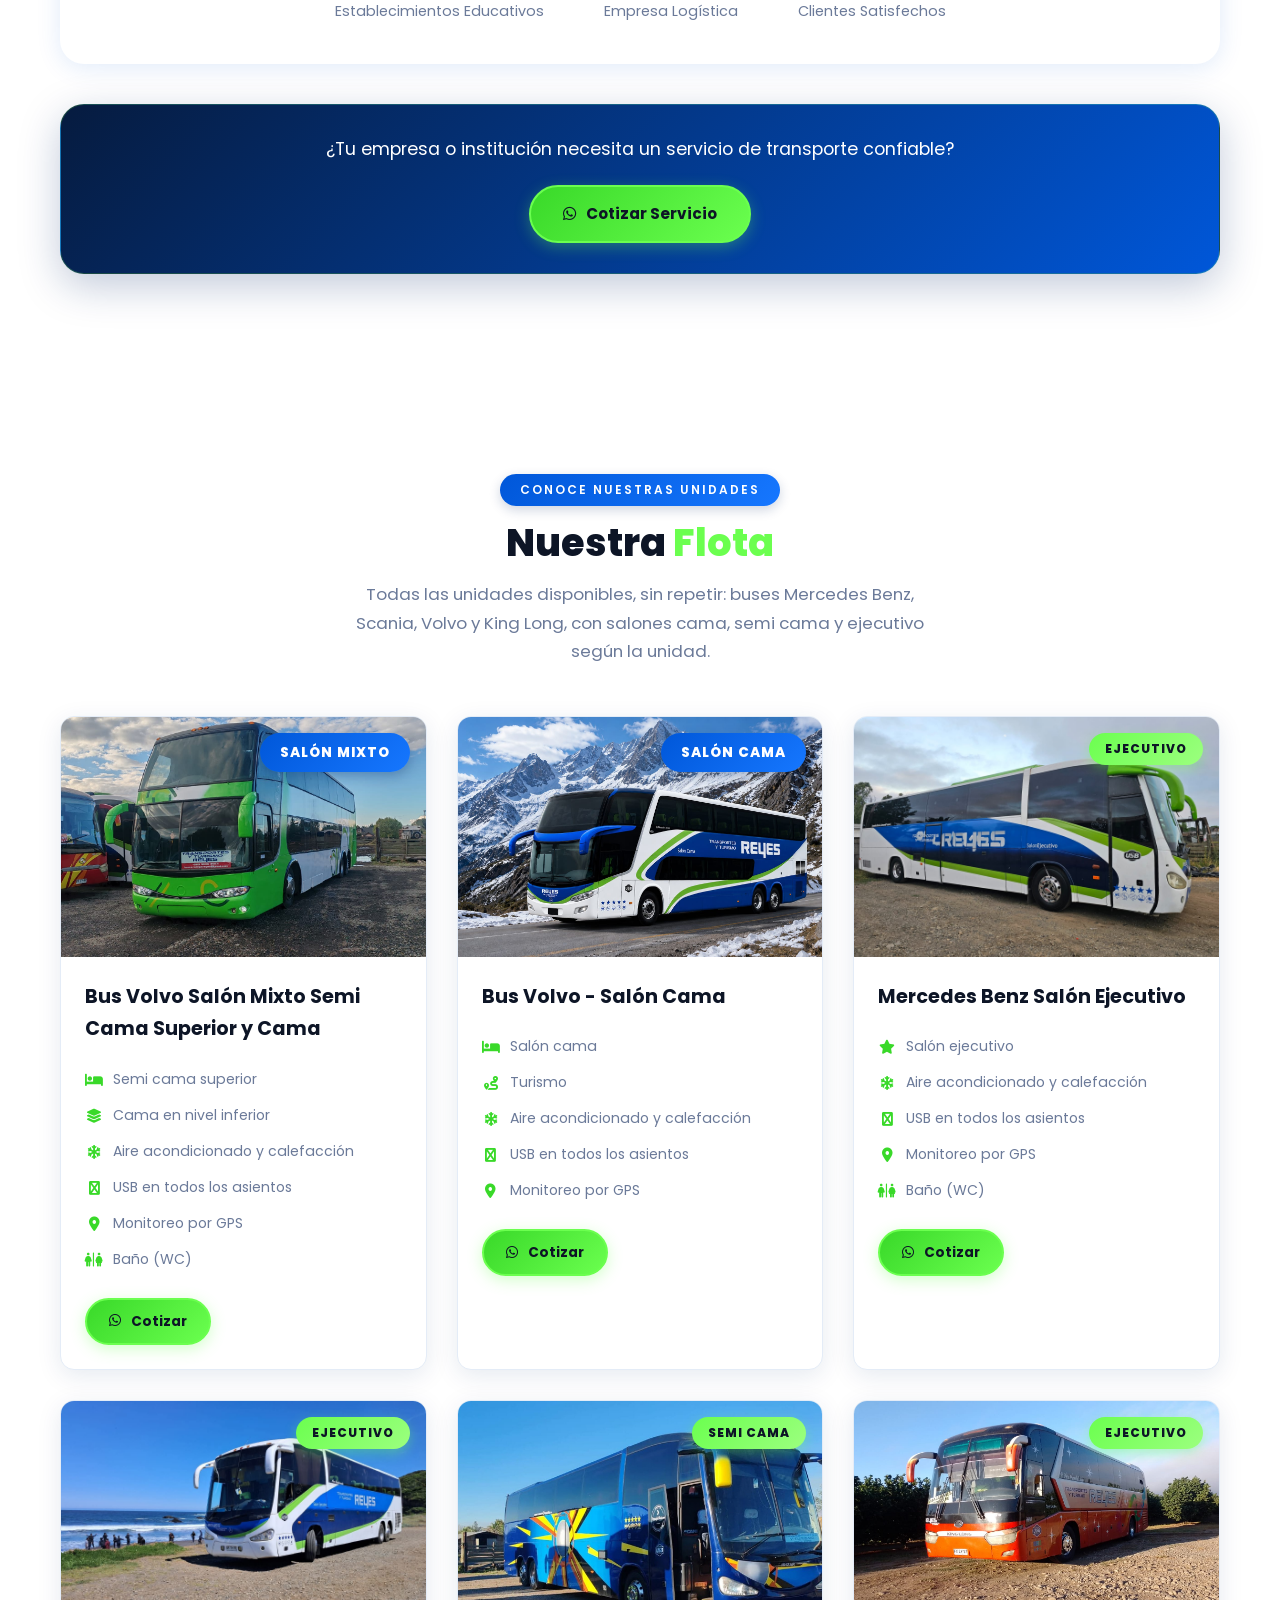
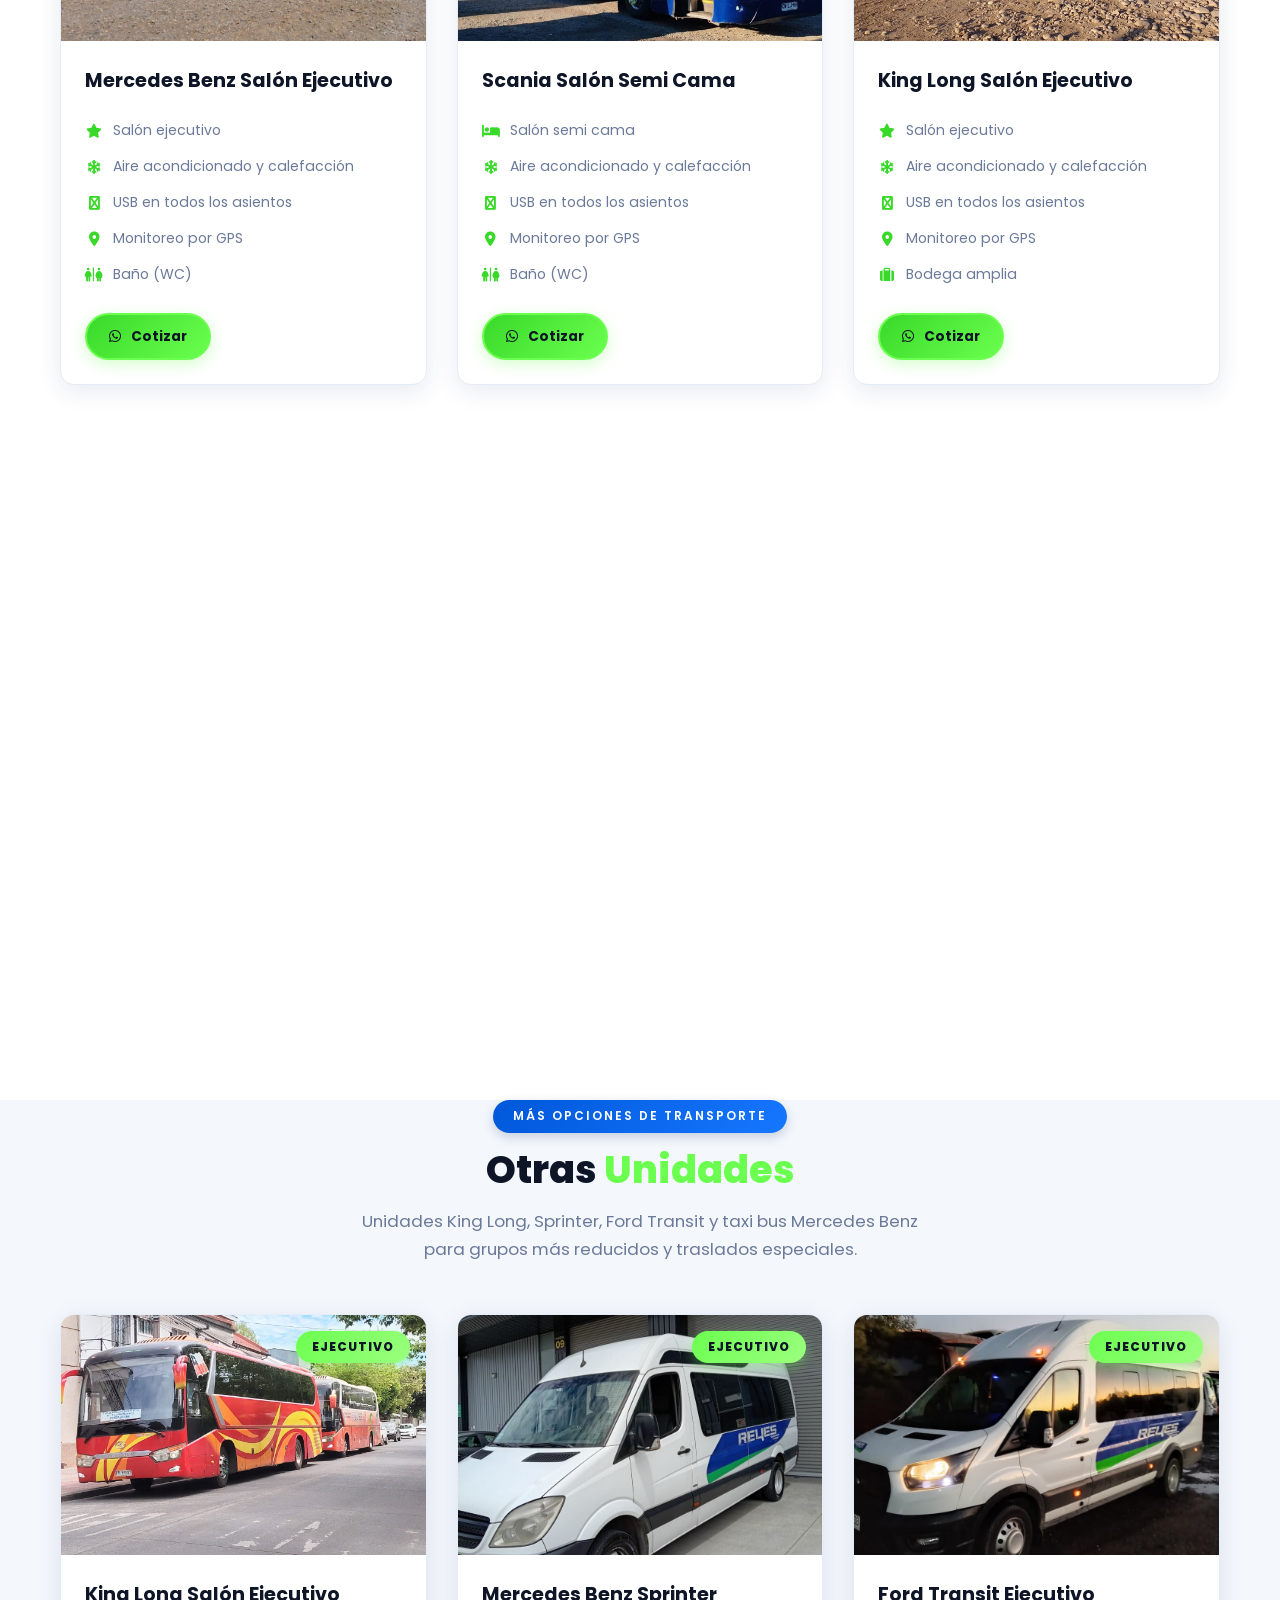
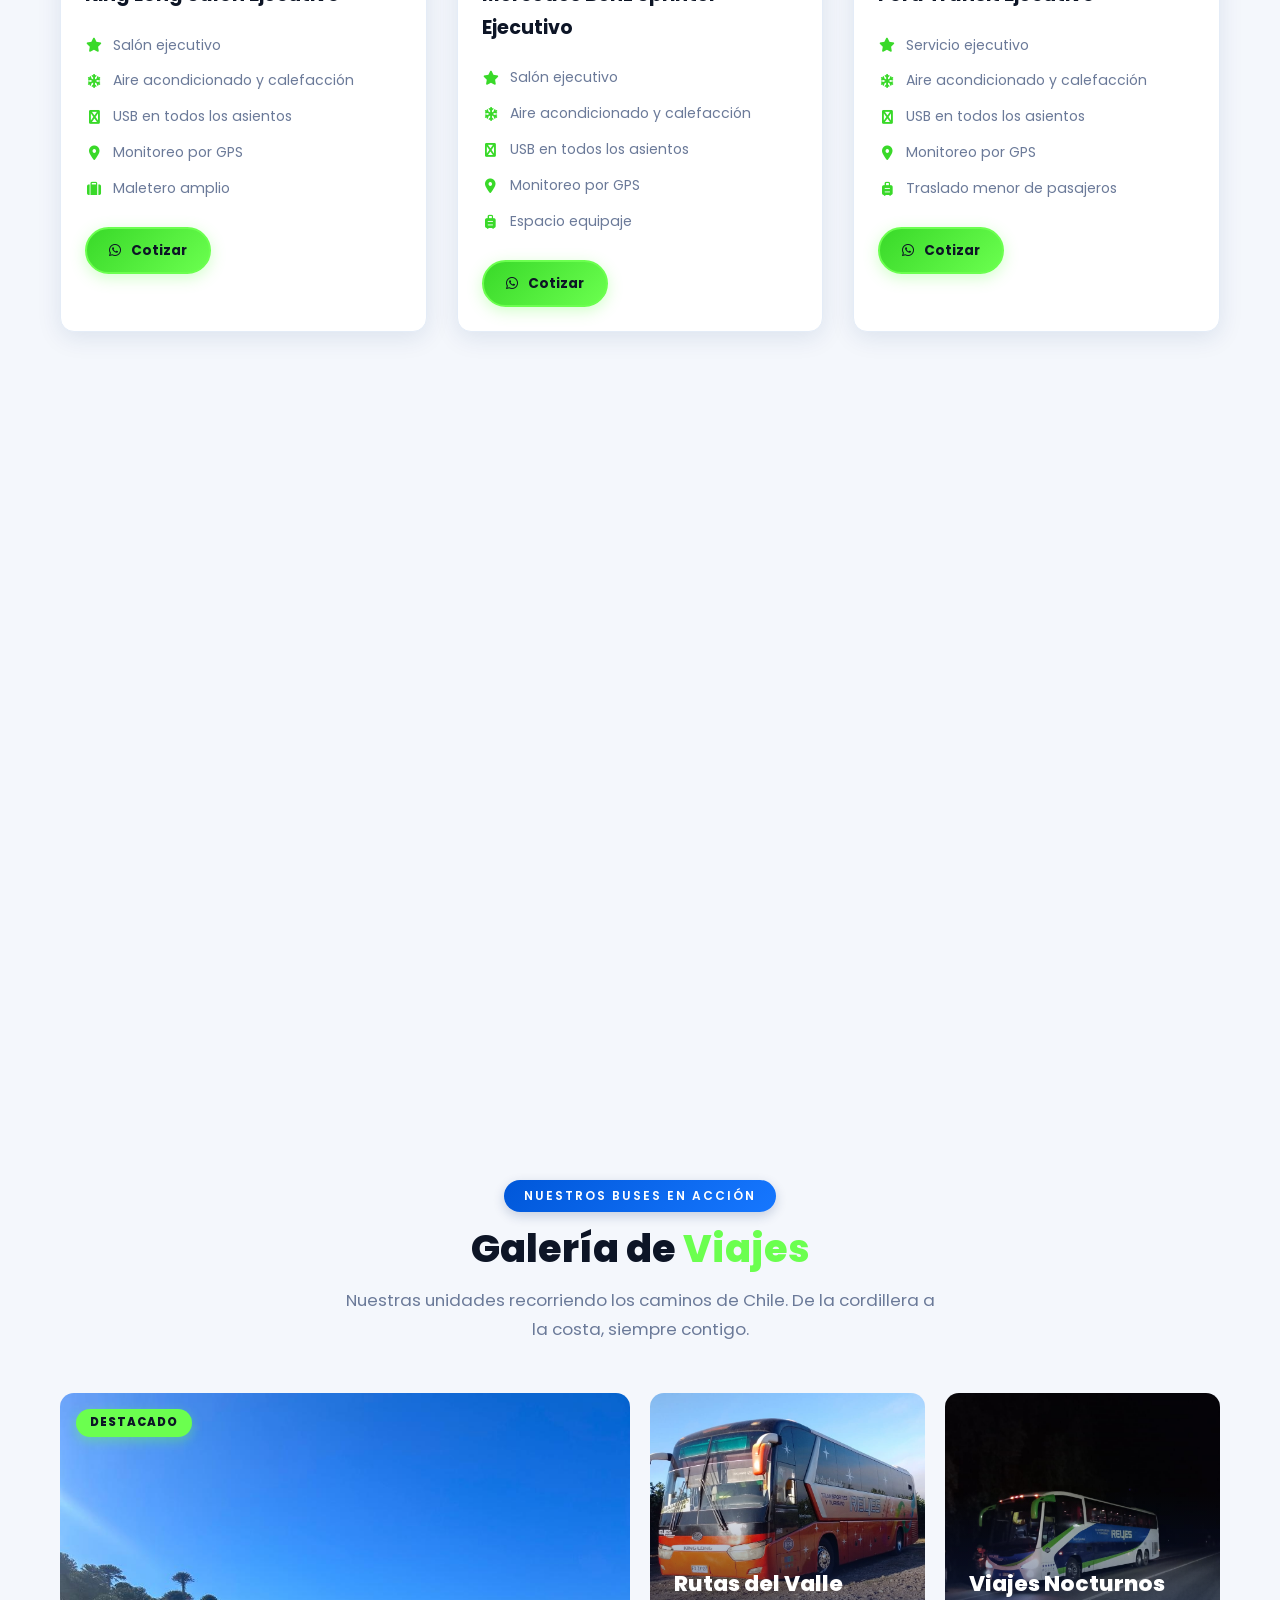
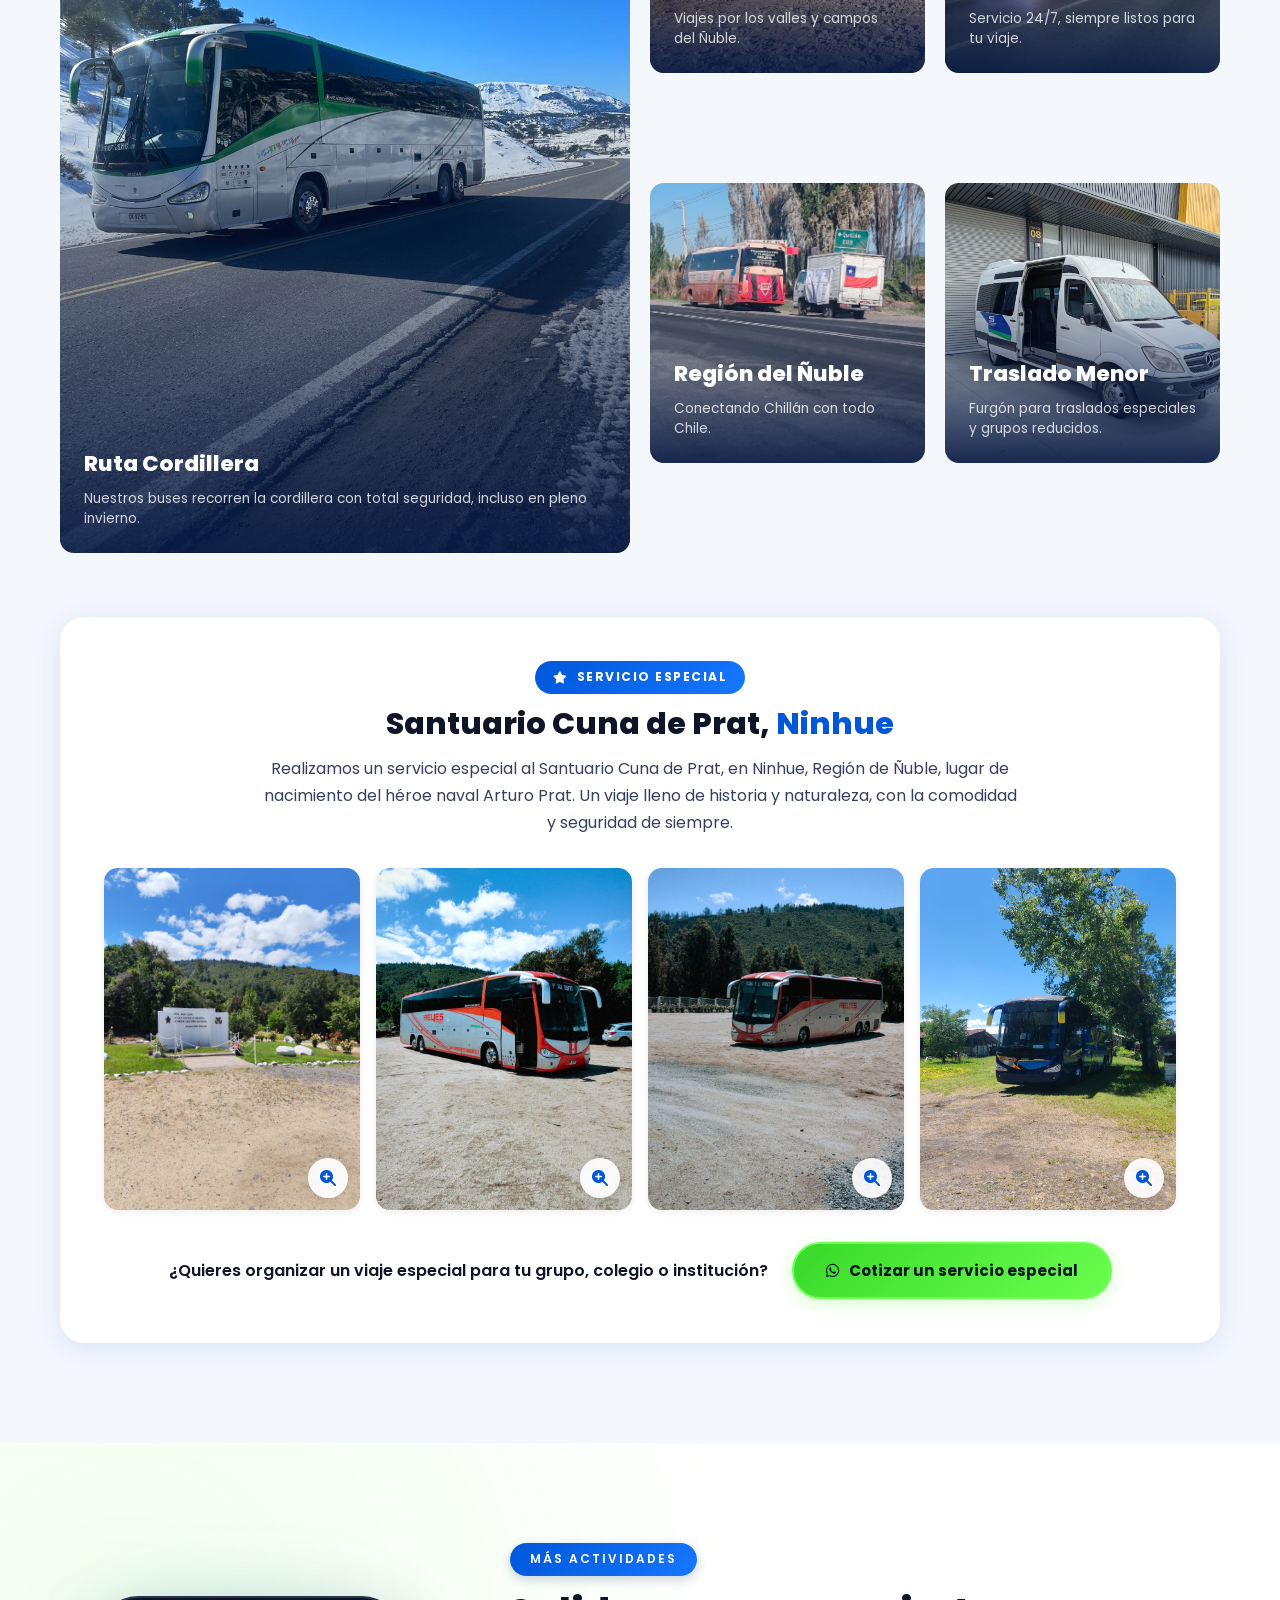
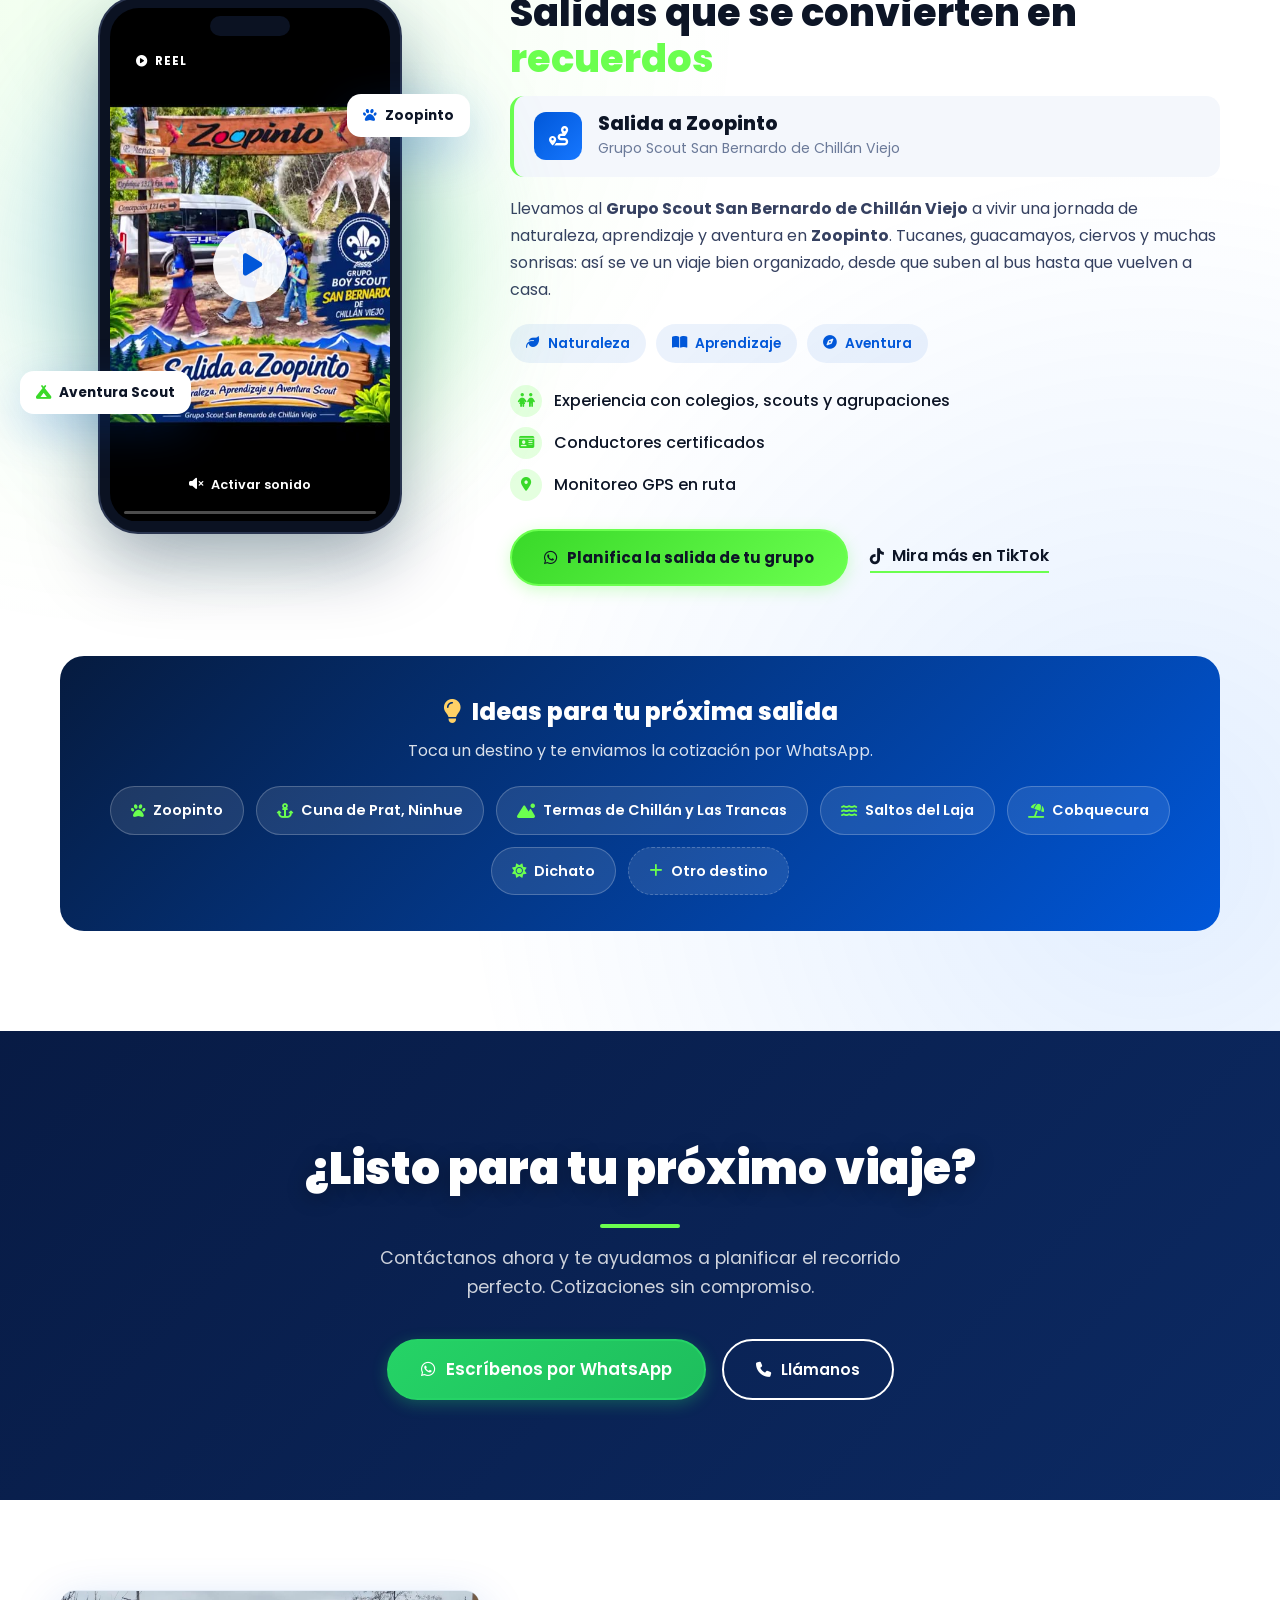
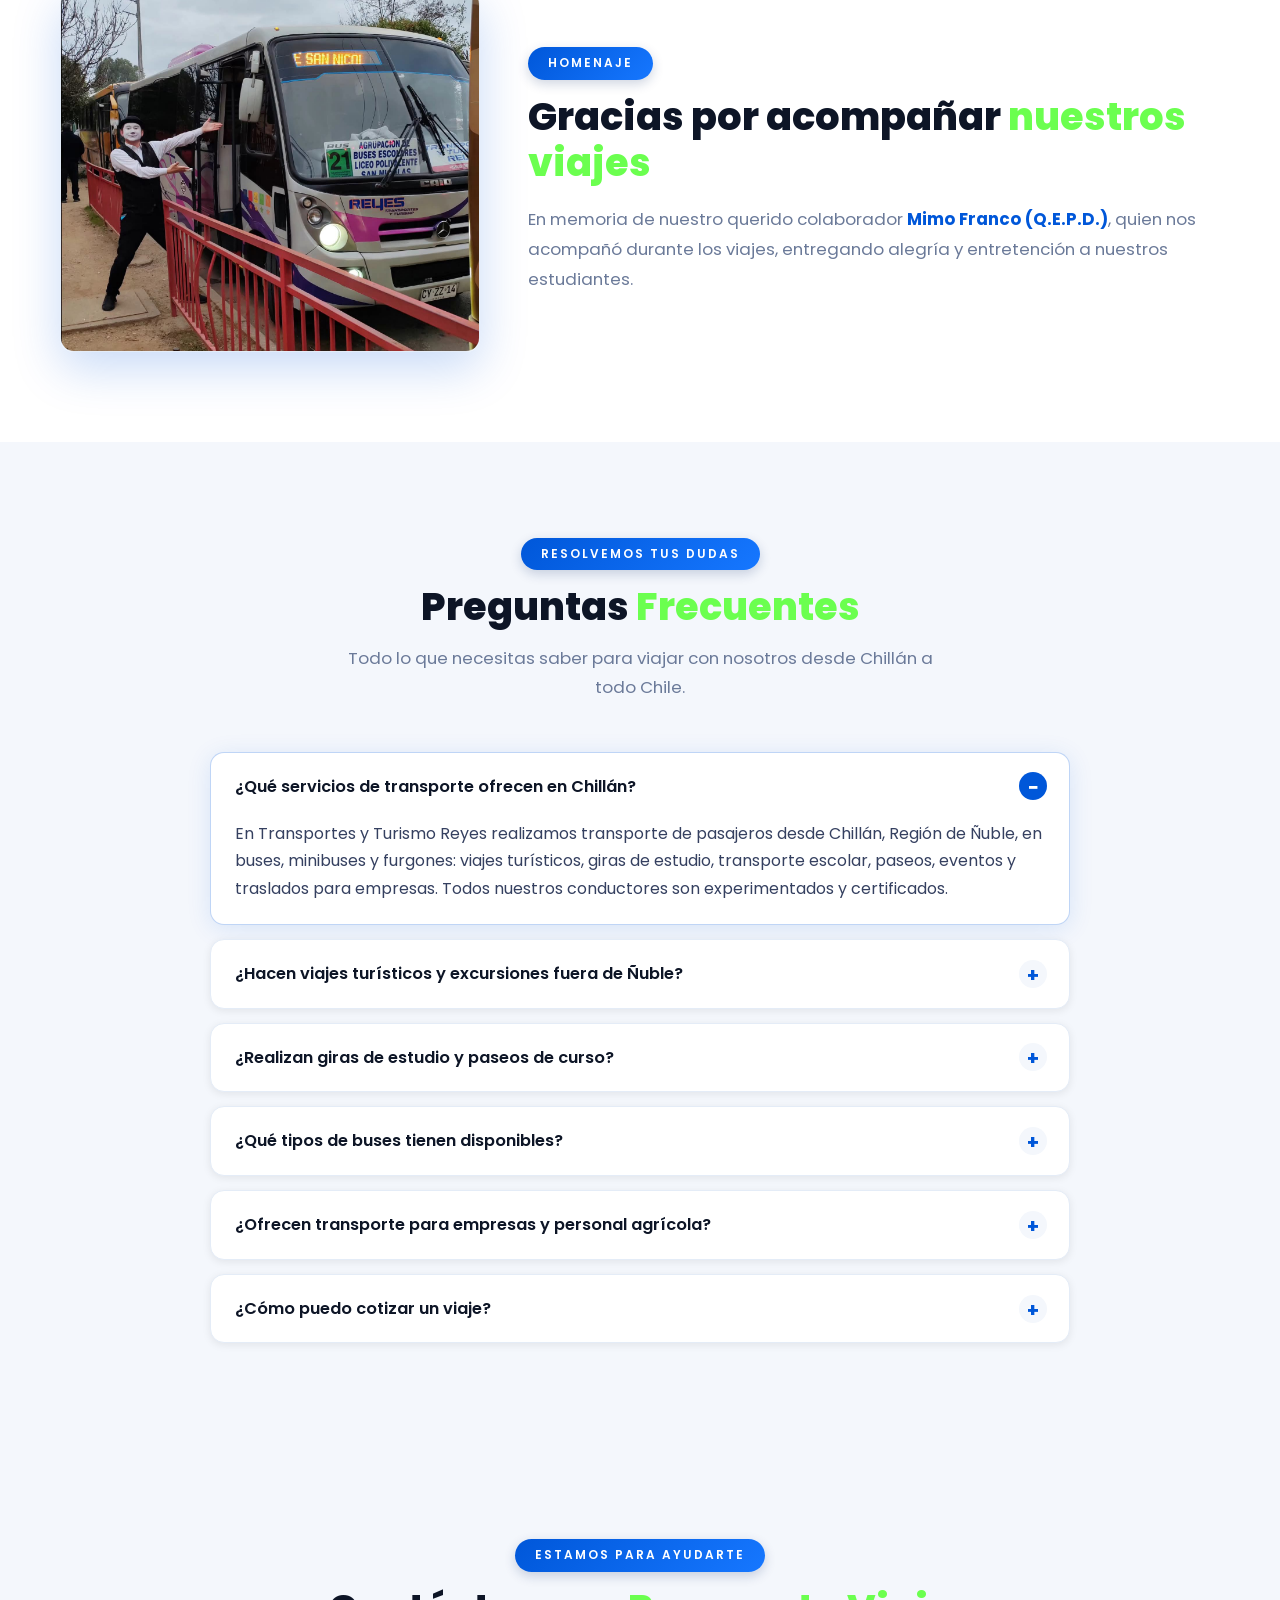
==== commit e065cabe: "Seccion Mas Actividades: reel Salida a Zoopinto (Grupo Scout San Bernardo) - Video comprimido de 2,9" ====
--- a/index.html
+++ b/index.html
@@ -115,6 +115,18 @@
           "publisher": { "@id": "https://transportesyturismoreyes.cl/#empresa" }
         },
         {
+          "@type": "VideoObject",
+          "name": "Salida a Zoopinto con el Grupo Scout San Bernardo de Chillán Viejo",
+          "description": "Transportes y Turismo Reyes traslada al Grupo Scout San Bernardo de Chillán Viejo a una jornada de naturaleza, aprendizaje y aventura en Zoopinto.",
+          "thumbnailUrl": "https://transportesyturismoreyes.cl/images/salida-zoopinto-portada.jpg",
+          "contentUrl": "https://transportesyturismoreyes.cl/images/salida-zoopinto-grupo-scout.mp4",
+          "uploadDate": "2026-11-08T21:43:57-03:00",
+          "duration": "PT40S",
+          "publisher": {
+            "@id": "https://transportesyturismoreyes.cl/#empresa"
+          }
+        },
+        {
           "@type": "FAQPage",
           "@id": "https://transportesyturismoreyes.cl/#preguntas",
           "mainEntity": [
@@ -174,8 +186,8 @@
 
     <link rel="icon" type="image/png" href="images/logo-corporativo-transparente.png">
     <link rel="apple-touch-icon" href="images/logo-corporativo-transparente.png">
-    <link rel="stylesheet" href="css/styles.css?v=20261108">
-    <link rel="stylesheet" href="css/mejoras.css?v=20261108">
+    <link rel="stylesheet" href="css/styles.css?v=20261108b">
+    <link rel="stylesheet" href="css/mejoras.css?v=20261108b">
     <link rel="preconnect" href="https://fonts.googleapis.com">
     <link rel="preconnect" href="https://fonts.gstatic.com" crossorigin>
     <link href="https://fonts.googleapis.com/css2?family=Poppins:wght@300;400;500;600;700;800;900&display=swap" rel="stylesheet">
@@ -1054,6 +1066,98 @@
                     <a href="https://wa.me/56936363564?text=Hola%2C%20quiero%20cotizar%20un%20servicio%20especial%20al%20Santuario%20Cuna%20de%20Prat%2C%20Ninhue%2C%20con%20Transportes%20y%20Turismo%20Reyes." class="btn btn--primary" target="_blank" rel="noopener">
                         <i class="fa-brands fa-whatsapp"></i> Cotizar un servicio especial
                     </a>
+                </div>
+            </div>
+        </div>
+    </section>
+
+    <!-- ========== MÁS ACTIVIDADES (reel) ========== -->
+    <section class="activities" id="actividades">
+        <div class="container">
+            <div class="activities__container">
+
+                <!-- Reel en marco de celular -->
+                <div class="activities__phone-wrap">
+                    <div class="activities__phone">
+                        <div class="activities__notch" aria-hidden="true"></div>
+                        <video
+                            class="activities__video"
+                            id="activitiesVideo"
+                            muted
+                            loop
+                            playsinline
+                            preload="none"
+                            poster="images/salida-zoopinto-portada.jpg"
+                            aria-label="Video: salida a Zoopinto con el Grupo Scout San Bernardo de Chillán Viejo">
+                            <source src="images/salida-zoopinto-grupo-scout.mp4" type="video/mp4">
+                        </video>
+                        <span class="activities__reel-badge"><i class="fa-solid fa-circle-play"></i> Reel</span>
+                        <button class="activities__play" id="activitiesPlay" type="button" aria-label="Reproducir video">
+                            <i class="fa-solid fa-play"></i>
+                        </button>
+                        <button class="activities__sound" id="activitiesSound" type="button" aria-label="Activar sonido">
+                            <i class="fa-solid fa-volume-xmark"></i> <span>Activar sonido</span>
+                        </button>
+                        <div class="activities__progress" aria-hidden="true"><span id="activitiesProgress"></span></div>
+                    </div>
+                    <span class="activities__float activities__float--top"><i class="fa-solid fa-paw"></i> Zoopinto</span>
+                    <span class="activities__float activities__float--bottom"><i class="fa-solid fa-campground"></i> Aventura Scout</span>
+                </div>
+
+                <!-- Historia de la actividad -->
+                <div class="activities__content">
+                    <span class="section-tag">Más Actividades</span>
+                    <h2 class="section-title">Salidas que se convierten en <span>recuerdos</span></h2>
+
+                    <div class="activities__event">
+                        <span class="activities__event-icon"><i class="fa-solid fa-route"></i></span>
+                        <div>
+                            <h3>Salida a Zoopinto</h3>
+                            <p>Grupo Scout San Bernardo de Chillán Viejo</p>
+                        </div>
+                    </div>
+
+                    <p class="activities__text">
+                        Llevamos al <strong>Grupo Scout San Bernardo de Chillán Viejo</strong> a vivir una jornada de
+                        naturaleza, aprendizaje y aventura en <strong>Zoopinto</strong>. Tucanes, guacamayos, ciervos y
+                        muchas sonrisas: así se ve un viaje bien organizado, desde que suben al bus hasta que vuelven a casa.
+                    </p>
+
+                    <div class="activities__chips">
+                        <span><i class="fa-solid fa-leaf"></i> Naturaleza</span>
+                        <span><i class="fa-solid fa-book-open"></i> Aprendizaje</span>
+                        <span><i class="fa-solid fa-compass"></i> Aventura</span>
+                    </div>
+
+                    <ul class="activities__trust">
+                        <li><i class="fa-solid fa-children"></i> Experiencia con colegios, scouts y agrupaciones</li>
+                        <li><i class="fa-solid fa-id-card"></i> Conductores certificados</li>
+                        <li><i class="fa-solid fa-location-dot"></i> Monitoreo GPS en ruta</li>
+                    </ul>
+
+                    <div class="activities__actions">
+                        <a href="https://wa.me/56936363564?text=Hola%2C%20vi%20la%20salida%20a%20Zoopinto%20en%20su%20p%C3%A1gina%20y%20quiero%20cotizar%20una%20salida%20para%20mi%20grupo%2C%20colegio%20o%20agrupaci%C3%B3n%20con%20Transportes%20y%20Turismo%20Reyes." class="btn btn--primary" target="_blank" rel="noopener">
+                            <i class="fa-brands fa-whatsapp"></i> Planifica la salida de tu grupo
+                        </a>
+                        <a href="https://www.tiktok.com/@transportes.y.tur7" class="activities__social" target="_blank" rel="noopener">
+                            <i class="fa-brands fa-tiktok"></i> Mira más en TikTok
+                        </a>
+                    </div>
+                </div>
+            </div>
+
+            <!-- Ideas de destinos → WhatsApp -->
+            <div class="activities__ideas">
+                <h3><i class="fa-solid fa-lightbulb"></i> Ideas para tu próxima salida</h3>
+                <p>Toca un destino y te enviamos la cotización por WhatsApp.</p>
+                <div class="activities__ideas-list">
+                    <a href="https://wa.me/56936363564?text=Hola%2C%20quiero%20cotizar%20una%20salida%20a%20Zoopinto%20con%20Transportes%20y%20Turismo%20Reyes." target="_blank" rel="noopener"><i class="fa-solid fa-paw"></i> Zoopinto</a>
+                    <a href="https://wa.me/56936363564?text=Hola%2C%20quiero%20cotizar%20una%20salida%20al%20Santuario%20Cuna%20de%20Prat%2C%20Ninhue%2C%20con%20Transportes%20y%20Turismo%20Reyes." target="_blank" rel="noopener"><i class="fa-solid fa-anchor"></i> Cuna de Prat, Ninhue</a>
+                    <a href="https://wa.me/56936363564?text=Hola%2C%20quiero%20cotizar%20una%20salida%20a%20las%20Termas%20de%20Chill%C3%A1n%20y%20Valle%20Las%20Trancas%20con%20Transportes%20y%20Turismo%20Reyes." target="_blank" rel="noopener"><i class="fa-solid fa-mountain-sun"></i> Termas de Chillán y Las Trancas</a>
+                    <a href="https://wa.me/56936363564?text=Hola%2C%20quiero%20cotizar%20una%20salida%20a%20los%20Saltos%20del%20Laja%20con%20Transportes%20y%20Turismo%20Reyes." target="_blank" rel="noopener"><i class="fa-solid fa-water"></i> Saltos del Laja</a>
+                    <a href="https://wa.me/56936363564?text=Hola%2C%20quiero%20cotizar%20una%20salida%20a%20la%20playa%20de%20Cobquecura%20con%20Transportes%20y%20Turismo%20Reyes." target="_blank" rel="noopener"><i class="fa-solid fa-umbrella-beach"></i> Cobquecura</a>
+                    <a href="https://wa.me/56936363564?text=Hola%2C%20quiero%20cotizar%20una%20salida%20a%20Dichato%20con%20Transportes%20y%20Turismo%20Reyes." target="_blank" rel="noopener"><i class="fa-solid fa-sun"></i> Dichato</a>
+                    <a href="https://wa.me/56936363564?text=Hola%2C%20quiero%20cotizar%20una%20salida%20con%20Transportes%20y%20Turismo%20Reyes.%20El%20destino%20es%3A%20" target="_blank" rel="noopener" class="activities__ideas-other"><i class="fa-solid fa-plus"></i> Otro destino</a>
                 </div>
             </div>
         </div>
@@ -1306,6 +1410,7 @@
                         <li><a href="#servicios">Servicios</a></li>
                         <li><a href="#flota">Nuestra Flota</a></li>
                         <li><a href="#galeria">Galería</a></li>
+                        <li><a href="#actividades">Más Actividades</a></li>
                         <li><a href="#preguntas">Preguntas Frecuentes</a></li>
                         <li><a href="#contacto">Contacto</a></li>
                     </ul>
@@ -1377,7 +1482,7 @@
         </div>
     </div>
 
-    <script src="js/main.js?v=20261108"></script>
+    <script src="js/main.js?v=20261108b"></script>
 </body>
 </html>
 
--- a/css/mejoras.css
+++ b/css/mejoras.css
@@ -1699,3 +1699,321 @@
     .photo-lightbox__nav--next { right: 12px; }
     .photo-lightbox__caption { padding: 0 52px; font-size: 0.85rem; }
 }
+
+/* ================================================
+   MÁS ACTIVIDADES — REEL EN MARCO DE CELULAR
+   ================================================ */
+.activities {
+    position: relative;
+    overflow: hidden;
+    padding: 100px 0;
+    background:
+        radial-gradient(circle at 10% 15%, rgba(107,255,79,0.10), transparent 40%),
+        radial-gradient(circle at 90% 85%, rgba(22,119,255,0.12), transparent 45%),
+        var(--white);
+}
+.activities__container {
+    display: grid;
+    grid-template-columns: 380px 1fr;
+    gap: 70px;
+    align-items: center;
+}
+
+/* Celular */
+.activities__phone-wrap {
+    position: relative;
+    width: 300px;
+    margin: 0 auto;
+}
+.activities__phone-wrap::before {
+    content: '';
+    position: absolute;
+    inset: 8% -18%;
+    background: linear-gradient(135deg, var(--primary-light), var(--accent));
+    border-radius: 50%;
+    filter: blur(60px);
+    opacity: 0.35;
+    z-index: 0;
+}
+.activities__phone {
+    position: relative;
+    z-index: 1;
+    aspect-ratio: 9 / 16;
+    border-radius: 38px;
+    padding: 10px;
+    background: #0b1222;
+    box-shadow: 0 0 0 2px #2a3550, 0 30px 70px rgba(6,27,63,0.35);
+    overflow: hidden;
+}
+.activities__notch {
+    position: absolute;
+    top: 18px;
+    left: 50%;
+    transform: translateX(-50%);
+    width: 80px;
+    height: 20px;
+    border-radius: 12px;
+    background: #0b1222;
+    z-index: 3;
+}
+.activities__video {
+    width: 100%;
+    height: 100%;
+    display: block;
+    object-fit: cover;
+    border-radius: 29px;
+    background: #000;
+    cursor: pointer;
+}
+.activities__reel-badge {
+    position: absolute;
+    top: 50px;
+    left: 24px;
+    z-index: 2;
+    display: inline-flex;
+    align-items: center;
+    gap: 6px;
+    padding: 4px 12px;
+    border-radius: 20px;
+    background: rgba(0,0,0,0.45);
+    backdrop-filter: blur(6px);
+    color: var(--white);
+    font-size: 0.72rem;
+    font-weight: 700;
+    letter-spacing: 1px;
+    text-transform: uppercase;
+}
+.activities__play {
+    position: absolute;
+    top: 50%;
+    left: 50%;
+    transform: translate(-50%, -50%);
+    z-index: 2;
+    width: 74px;
+    height: 74px;
+    border-radius: 50%;
+    display: grid;
+    place-items: center;
+    background: rgba(255,255,255,0.92);
+    color: var(--primary);
+    font-size: 1.6rem;
+    padding-left: 5px;
+    box-shadow: 0 10px 30px rgba(0,0,0,0.35);
+    transition: var(--transition);
+}
+.activities__play:hover { background: var(--accent); color: var(--dark); transform: translate(-50%, -50%) scale(1.08); }
+.activities__phone.playing .activities__play { opacity: 0; pointer-events: none; }
+.activities__sound {
+    position: absolute;
+    bottom: 30px;
+    left: 50%;
+    transform: translateX(-50%);
+    z-index: 2;
+    display: inline-flex;
+    align-items: center;
+    gap: 8px;
+    padding: 8px 16px;
+    border-radius: 30px;
+    background: rgba(0,0,0,0.55);
+    backdrop-filter: blur(6px);
+    color: var(--white);
+    font-size: 0.8rem;
+    font-weight: 600;
+    white-space: nowrap;
+    transition: var(--transition);
+}
+.activities__sound:hover { background: var(--accent); color: var(--dark); }
+.activities__sound.on span { display: none; }
+.activities__progress {
+    position: absolute;
+    left: 24px;
+    right: 24px;
+    bottom: 18px;
+    z-index: 2;
+    height: 3px;
+    border-radius: 3px;
+    background: rgba(255,255,255,0.3);
+    overflow: hidden;
+}
+.activities__progress span {
+    display: block;
+    height: 100%;
+    width: 0;
+    background: var(--accent);
+}
+.activities__float {
+    position: absolute;
+    z-index: 2;
+    display: inline-flex;
+    align-items: center;
+    gap: 8px;
+    padding: 10px 16px;
+    border-radius: 14px;
+    background: var(--white);
+    color: var(--dark);
+    font-size: 0.85rem;
+    font-weight: 700;
+    box-shadow: var(--shadow-lg);
+    white-space: nowrap;
+    animation: activitiesFloat 4s ease-in-out infinite;
+}
+.activities__float i { color: var(--primary); }
+.activities__float--top { top: 18%; right: -70px; }
+.activities__float--bottom { bottom: 22%; left: -80px; animation-delay: 2s; }
+.activities__float--bottom i { color: var(--accent-dark); }
+@keyframes activitiesFloat {
+    0%, 100% { transform: translateY(0); }
+    50%      { transform: translateY(-8px); }
+}
+
+/* Texto */
+.activities__event {
+    display: flex;
+    align-items: center;
+    gap: 16px;
+    margin: 6px 0 18px;
+    padding: 16px 20px;
+    border-radius: var(--radius);
+    background: var(--light);
+    border-left: 4px solid var(--accent);
+}
+.activities__event-icon {
+    flex-shrink: 0;
+    width: 48px;
+    height: 48px;
+    border-radius: 12px;
+    display: grid;
+    place-items: center;
+    background: linear-gradient(135deg, var(--primary), var(--primary-light));
+    color: var(--white);
+    font-size: 1.2rem;
+}
+.activities__event h3 { font-size: 1.2rem; font-weight: 800; color: var(--dark); line-height: 1.3; }
+.activities__event p { font-size: 0.88rem; color: var(--gray); }
+.activities__text { margin-bottom: 20px; }
+.activities__chips {
+    display: flex;
+    flex-wrap: wrap;
+    gap: 10px;
+    margin-bottom: 22px;
+}
+.activities__chips span {
+    display: inline-flex;
+    align-items: center;
+    gap: 8px;
+    padding: 8px 16px;
+    border-radius: 30px;
+    background: rgba(0,87,217,0.08);
+    color: var(--primary);
+    font-size: 0.85rem;
+    font-weight: 600;
+}
+.activities__trust {
+    display: grid;
+    gap: 10px;
+    margin-bottom: 28px;
+}
+.activities__trust li {
+    display: flex;
+    align-items: center;
+    gap: 12px;
+    font-weight: 500;
+    color: var(--dark);
+}
+.activities__trust i {
+    width: 32px;
+    height: 32px;
+    border-radius: 50%;
+    display: grid;
+    place-items: center;
+    flex-shrink: 0;
+    background: rgba(107,255,79,0.18);
+    color: var(--accent-dark);
+    font-size: 0.85rem;
+}
+.activities__actions {
+    display: flex;
+    flex-wrap: wrap;
+    align-items: center;
+    gap: 14px 22px;
+}
+.activities__social {
+    display: inline-flex;
+    align-items: center;
+    gap: 8px;
+    font-weight: 600;
+    color: var(--dark);
+    border-bottom: 2px solid var(--accent);
+    padding-bottom: 2px;
+}
+.activities__social:hover { color: var(--primary); }
+
+/* Ideas de destinos */
+.activities__ideas {
+    margin-top: 70px;
+    padding: 36px;
+    border-radius: var(--radius-lg);
+    background: linear-gradient(135deg, var(--primary-dark), var(--primary));
+    color: rgba(255,255,255,0.85);
+    text-align: center;
+}
+.activities__ideas h3 {
+    color: var(--white);
+    font-size: 1.5rem;
+    font-weight: 800;
+    margin-bottom: 4px;
+}
+.activities__ideas h3 i { color: #ffd166; margin-right: 6px; }
+.activities__ideas > p { margin-bottom: 22px; }
+.activities__ideas-list {
+    display: flex;
+    flex-wrap: wrap;
+    justify-content: center;
+    gap: 12px;
+}
+.activities__ideas-list a {
+    display: inline-flex;
+    align-items: center;
+    gap: 8px;
+    padding: 11px 20px;
+    border-radius: 30px;
+    background: rgba(255,255,255,0.1);
+    border: 1px solid rgba(255,255,255,0.22);
+    color: var(--white);
+    font-size: 0.9rem;
+    font-weight: 600;
+}
+.activities__ideas-list a i { color: var(--accent); }
+.activities__ideas-list a:hover {
+    background: var(--accent);
+    border-color: var(--accent);
+    color: var(--dark);
+    transform: translateY(-3px);
+}
+.activities__ideas-list a:hover i { color: var(--dark); }
+.activities__ideas-list .activities__ideas-other { border-style: dashed; }
+
+@media (prefers-reduced-motion: reduce) {
+    .activities__float { animation: none; }
+}
+@media (max-width: 1024px) {
+    .activities__container { grid-template-columns: 1fr; gap: 56px; }
+    .activities__content { text-align: center; }
+    .activities__event { text-align: left; max-width: 460px; margin-left: auto; margin-right: auto; }
+    .activities__chips,
+    .activities__actions { justify-content: center; }
+    .activities__trust { justify-items: center; }
+}
+@media (max-width: 600px) {
+    .activities { padding: 70px 0; }
+    .activities__phone-wrap { width: 250px; }
+    .activities__float--top { right: -18px; top: 10%; }
+    .activities__float--bottom { left: -18px; bottom: 16%; }
+    .activities__float { font-size: 0.76rem; padding: 8px 12px; }
+    .activities__trust { justify-items: start; }
+    .activities__trust li { font-size: 0.9rem; text-align: left; }
+    .activities__actions .btn { width: 100%; justify-content: center; }
+    .activities__ideas { margin-top: 50px; padding: 28px 16px; }
+    .activities__ideas h3 { font-size: 1.25rem; }
+    .activities__ideas-list a { font-size: 0.84rem; padding: 9px 14px; }
+}
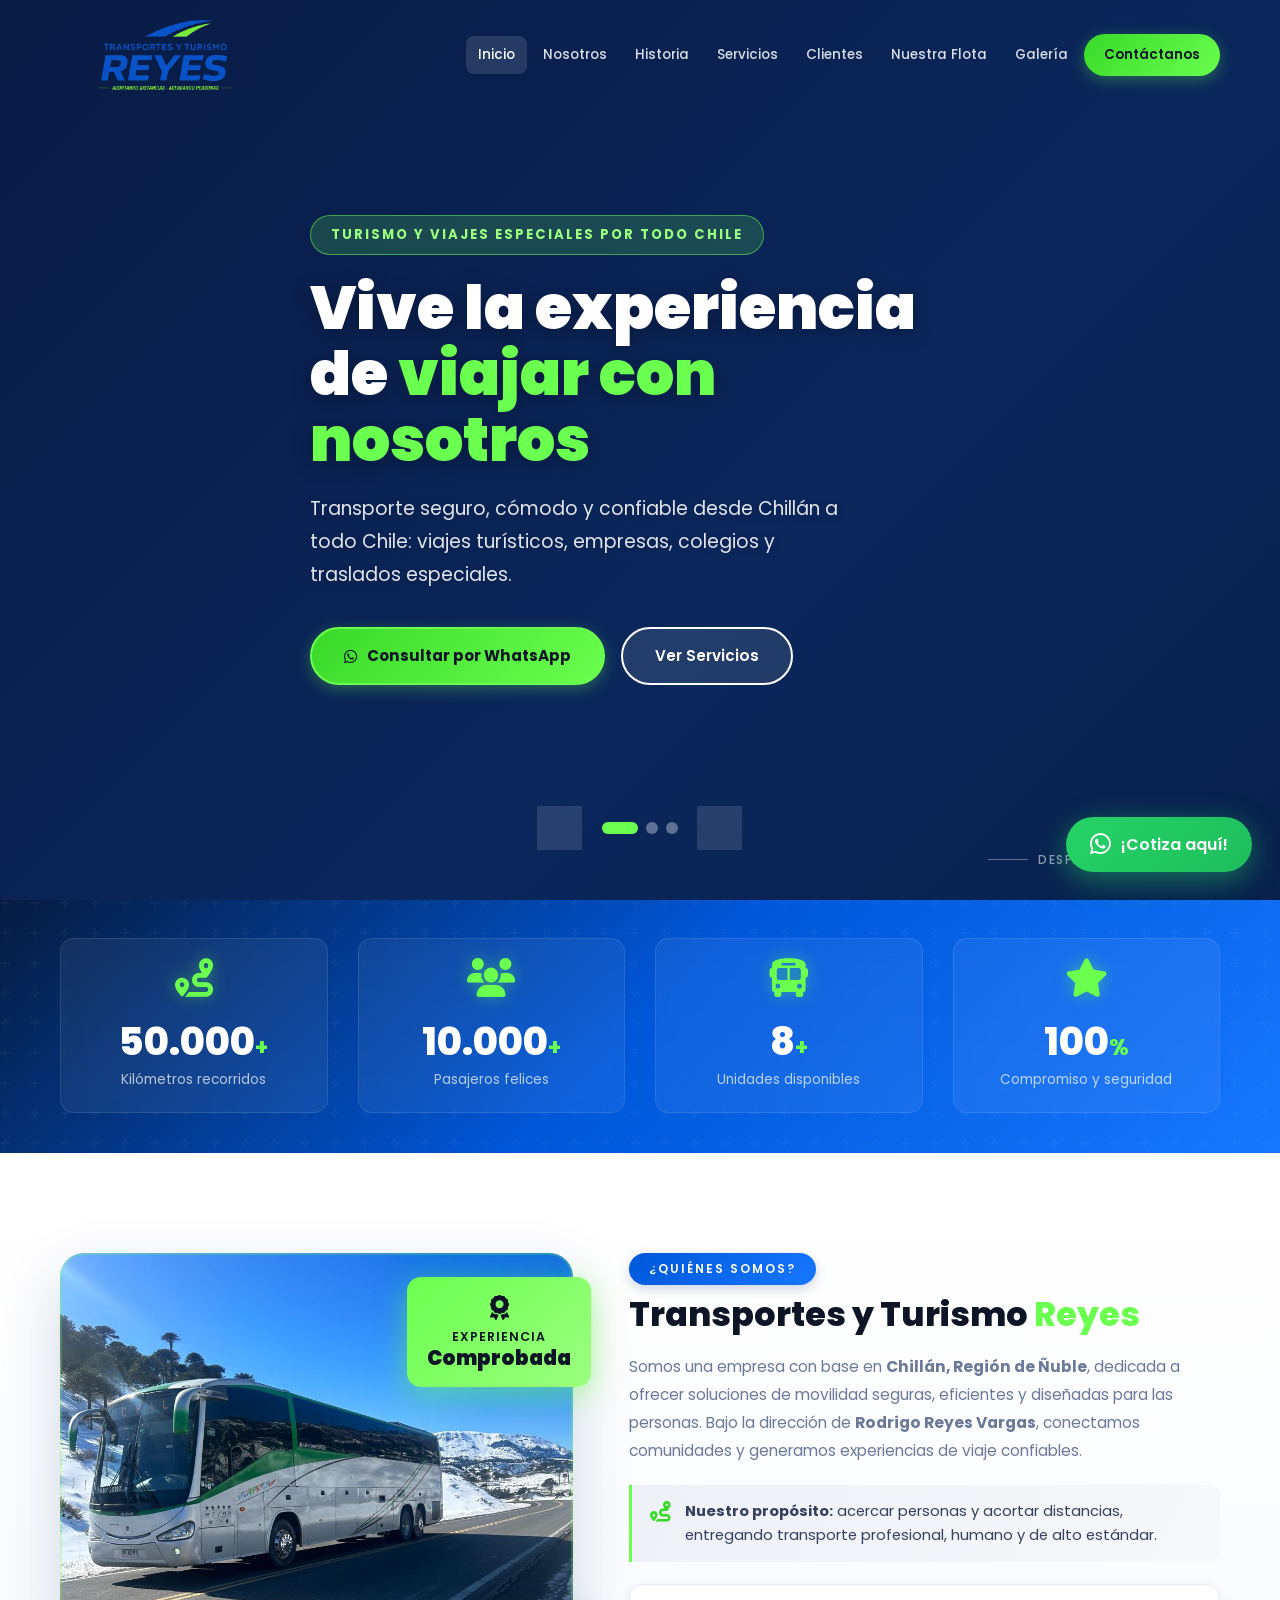
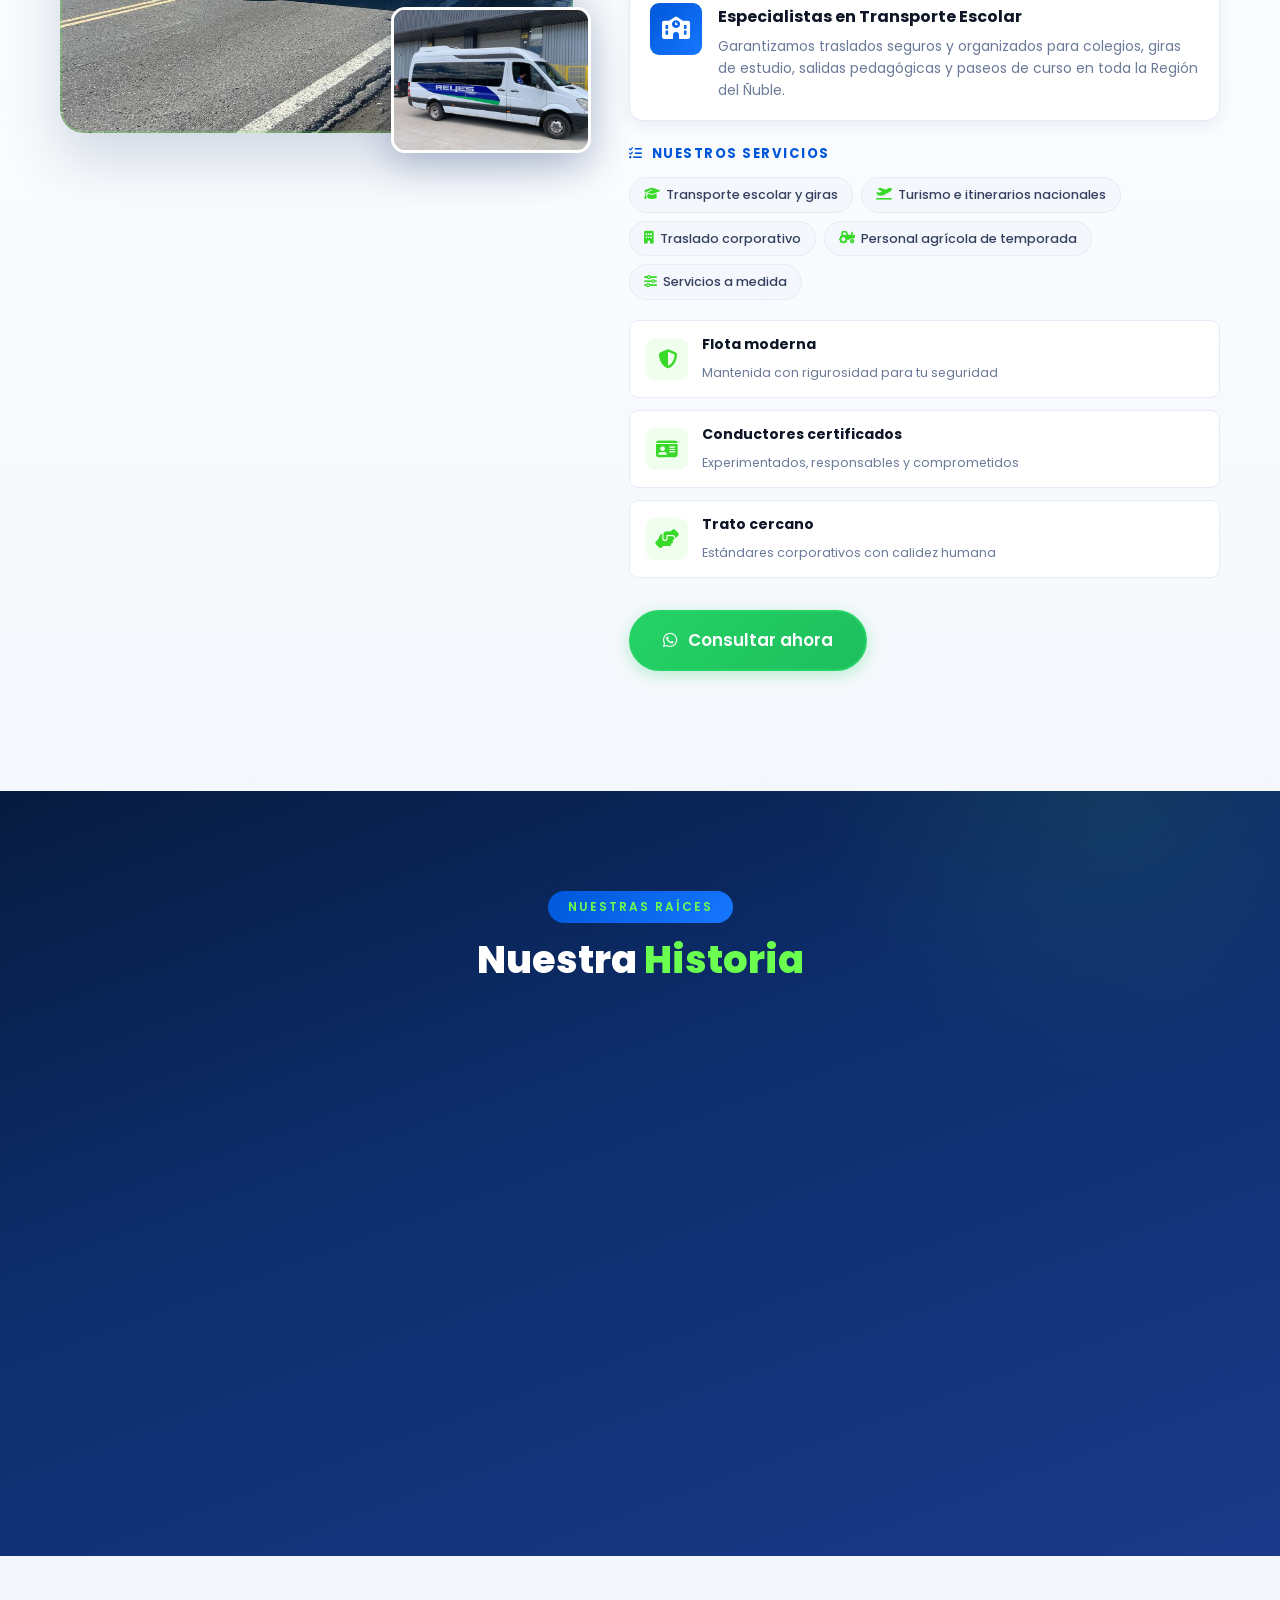
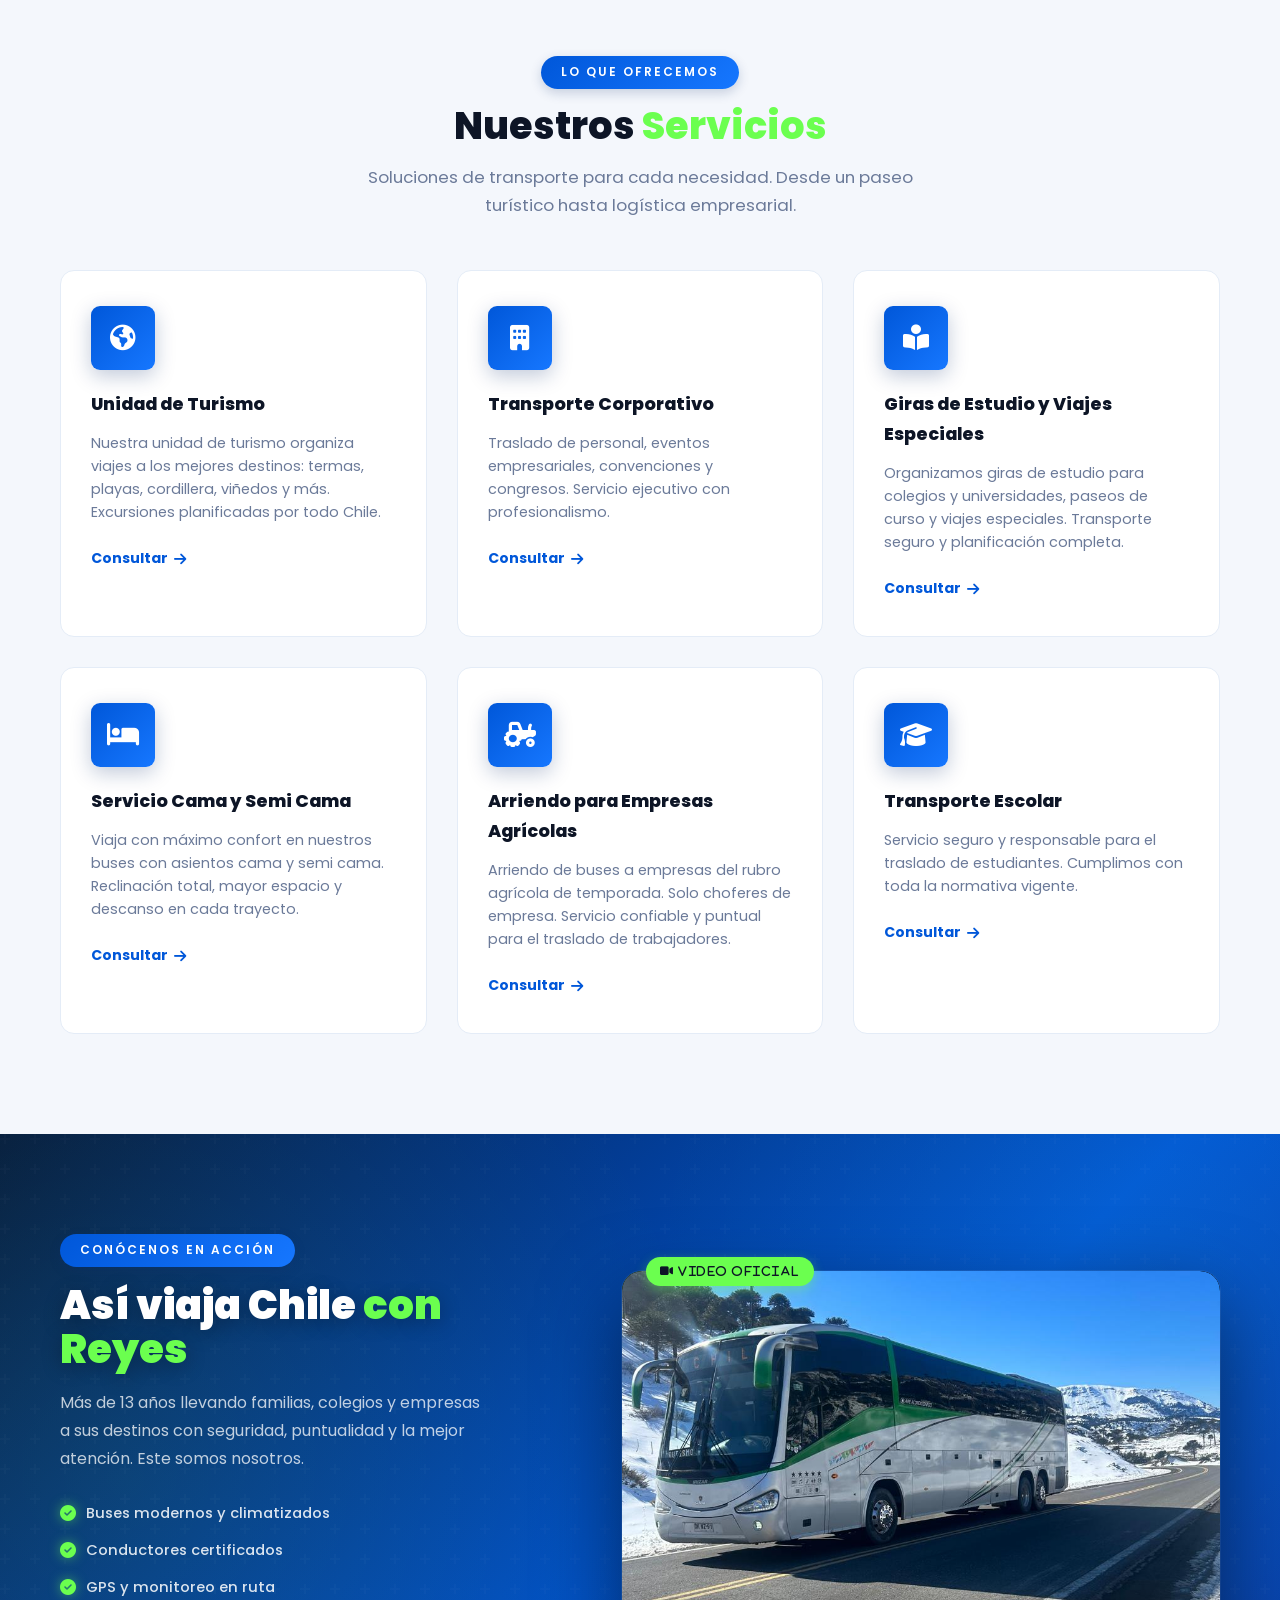
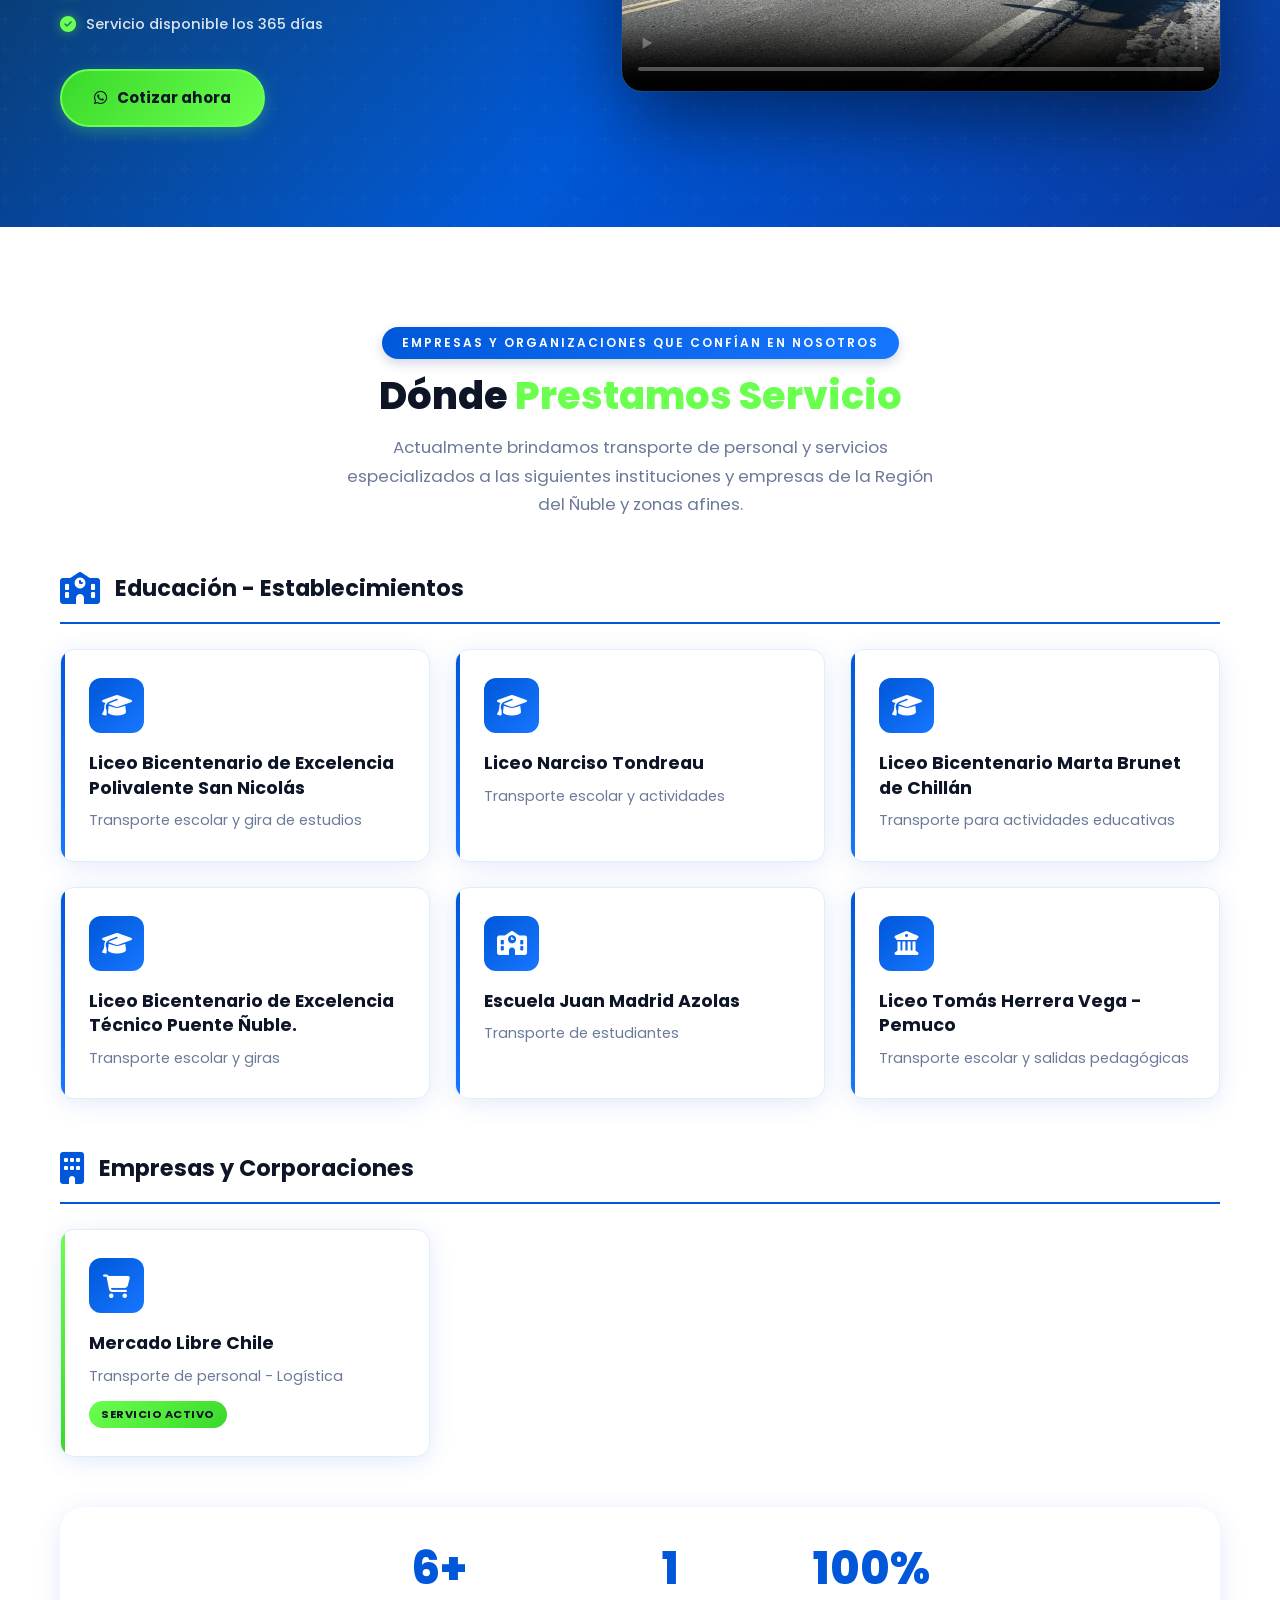
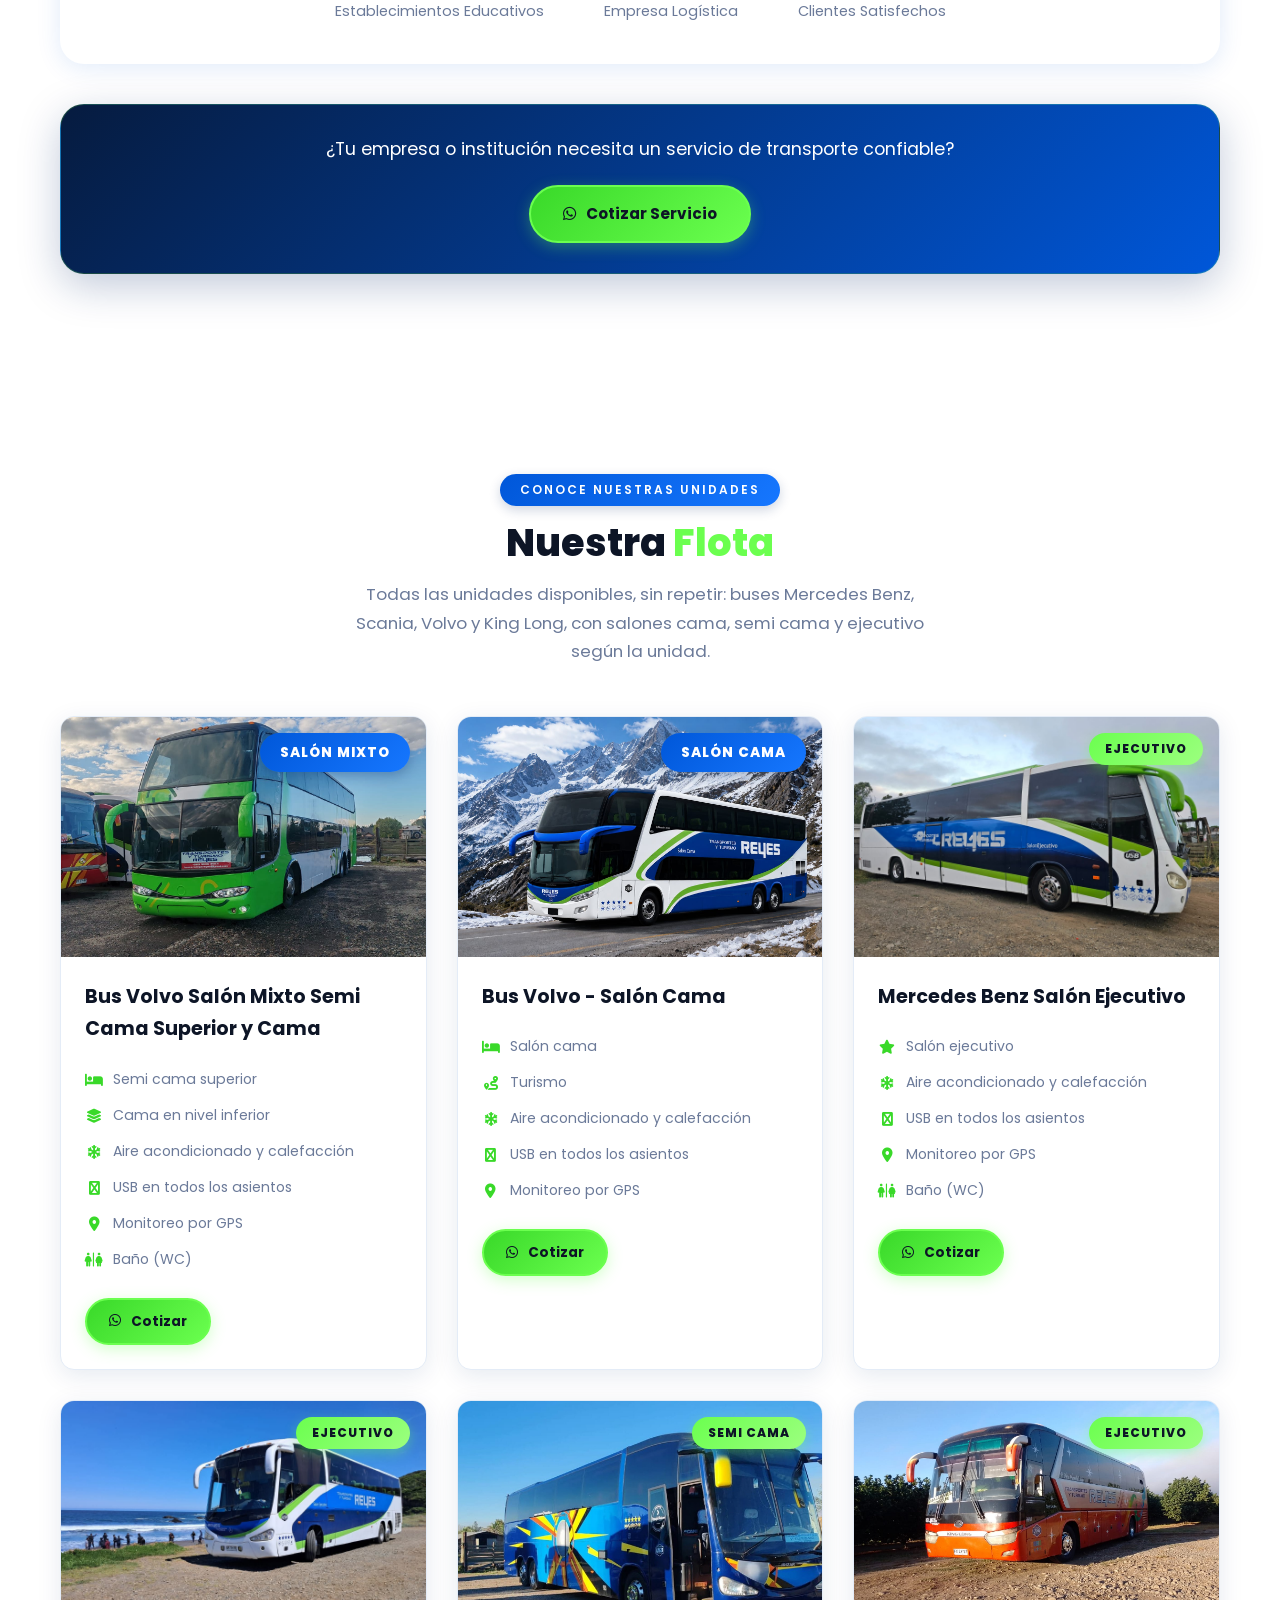
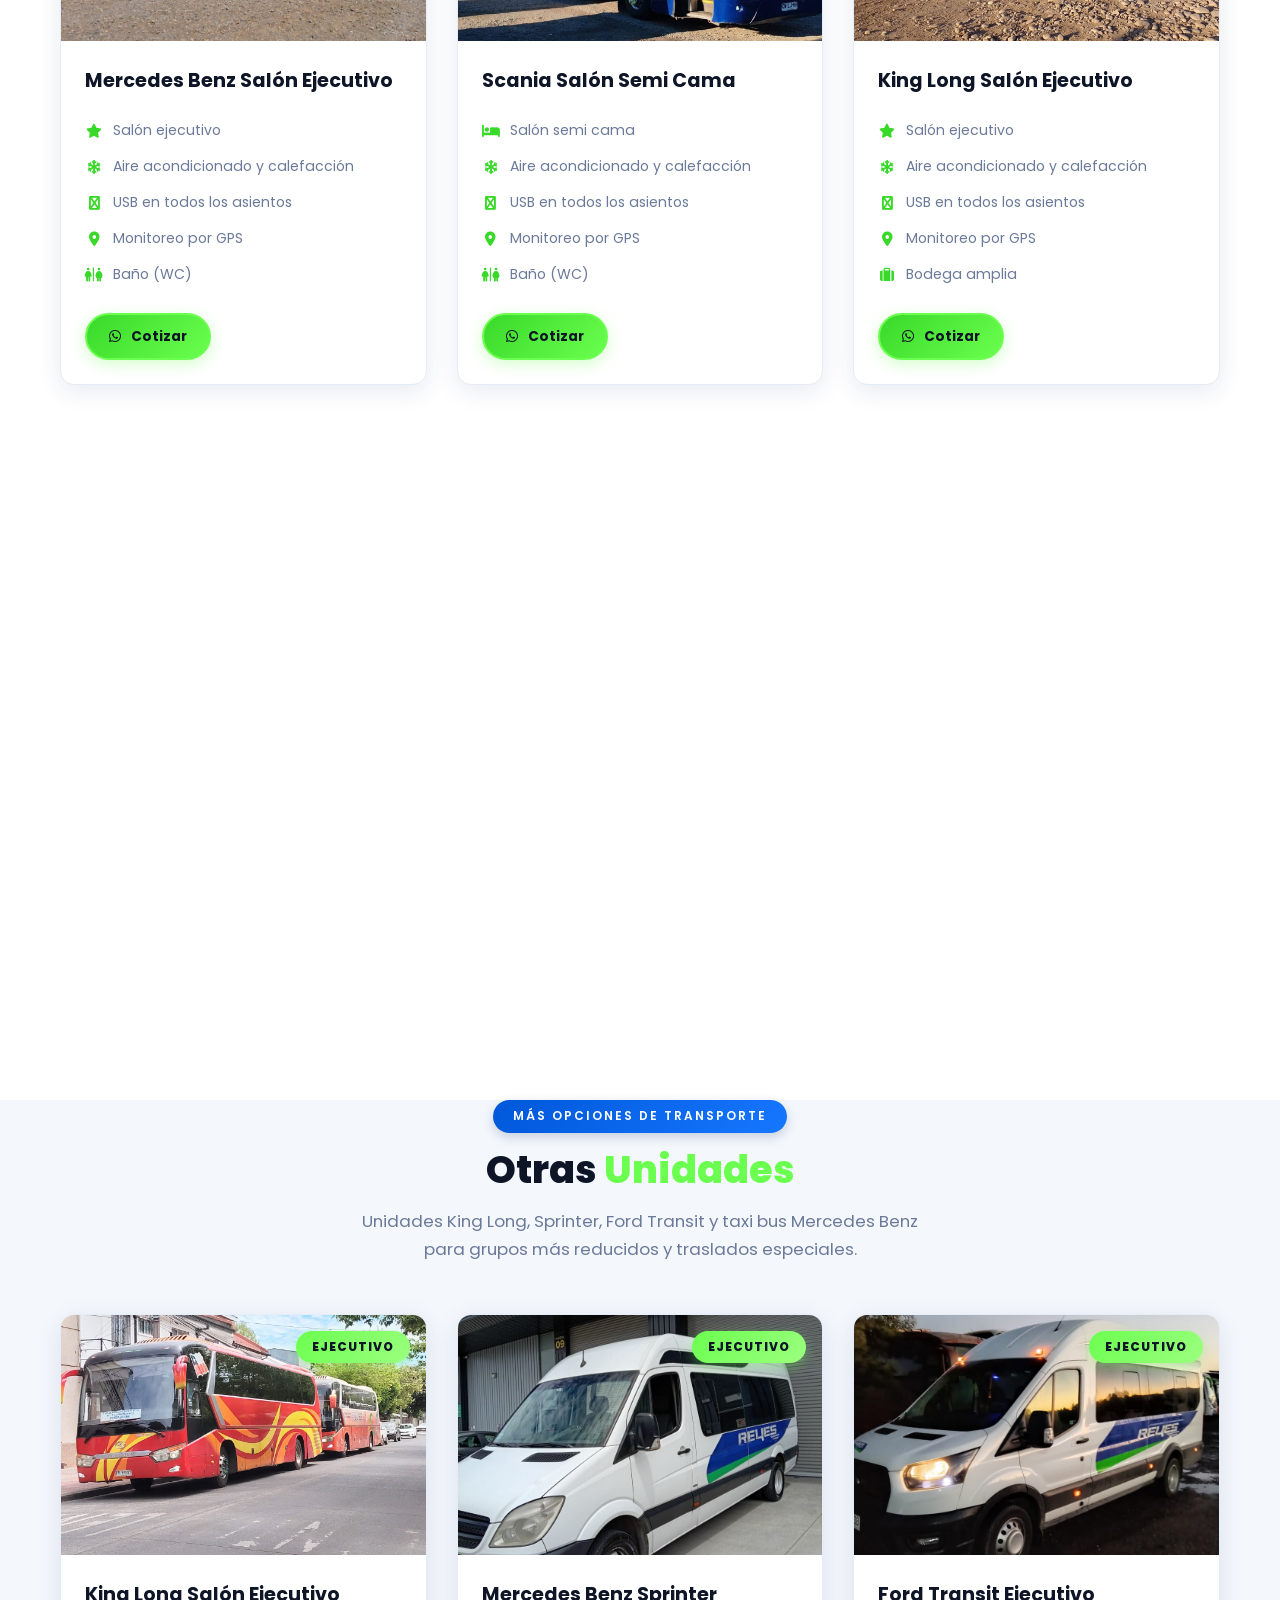
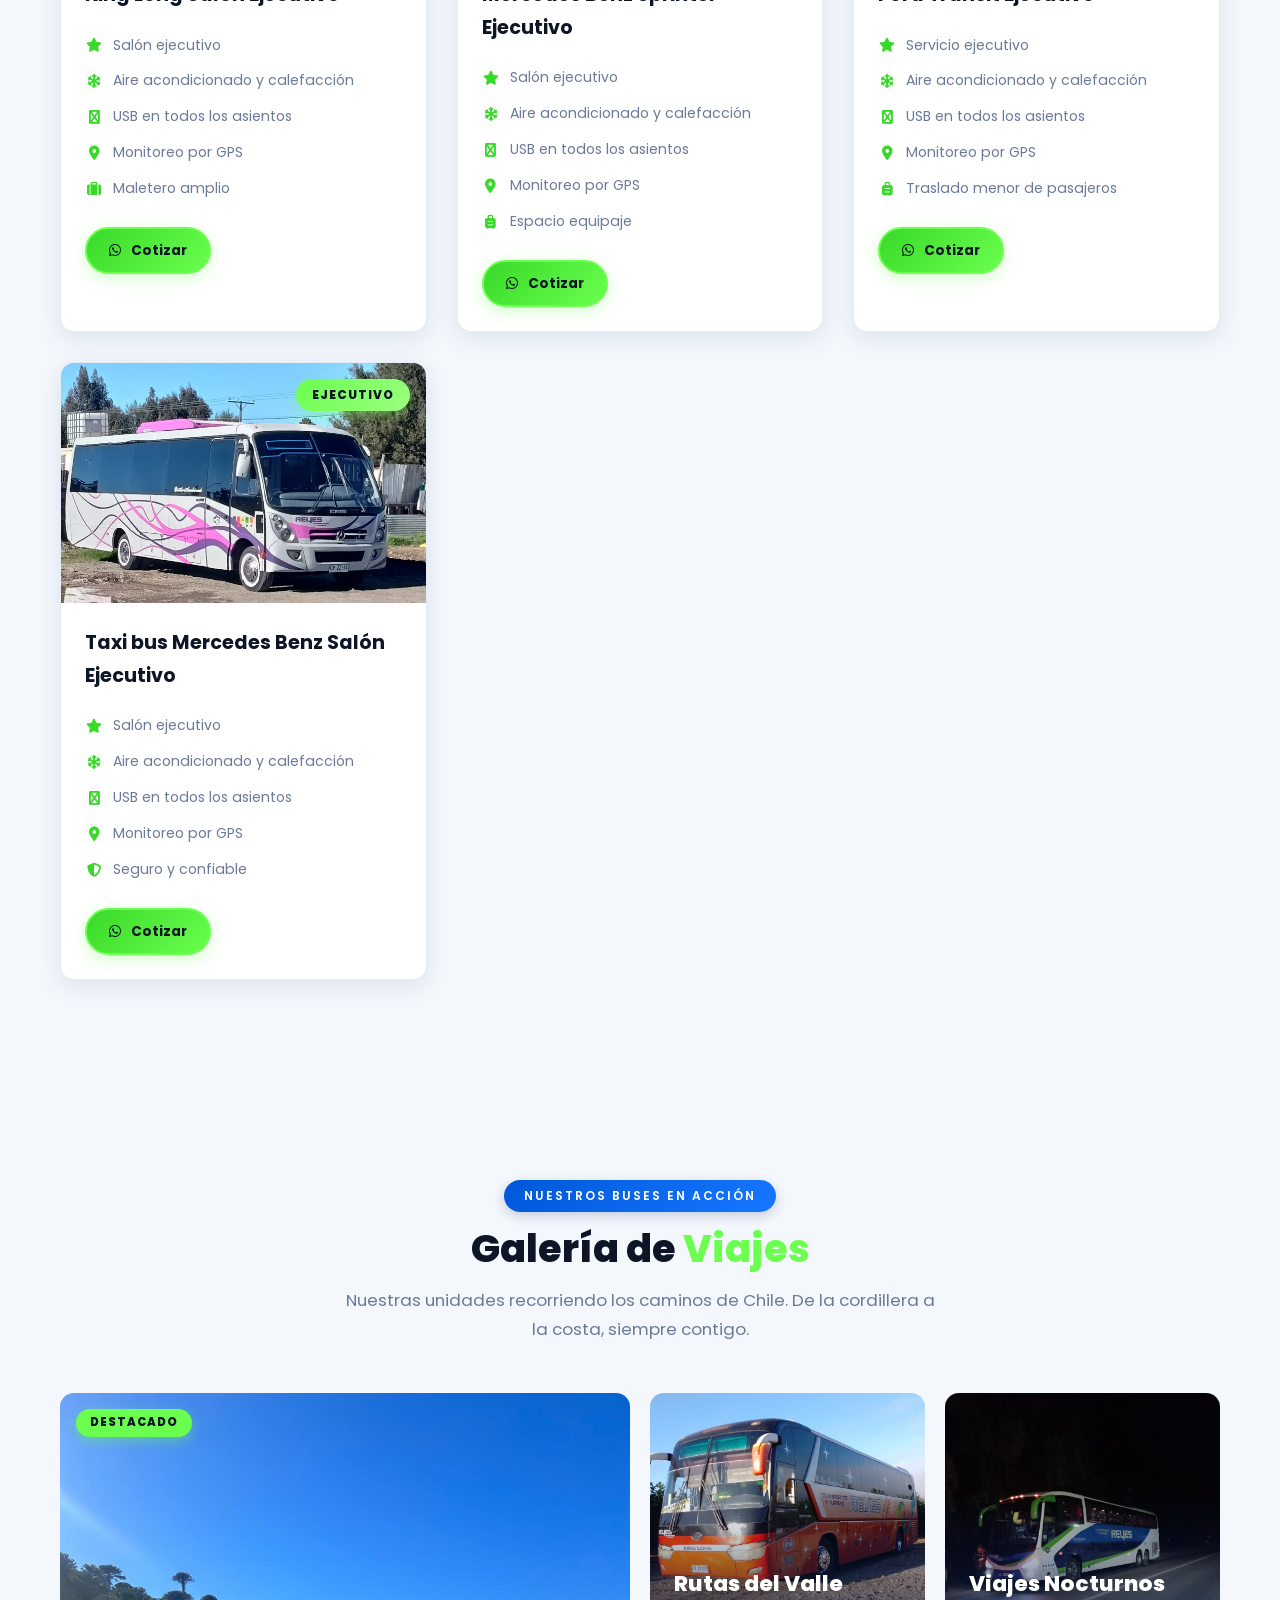
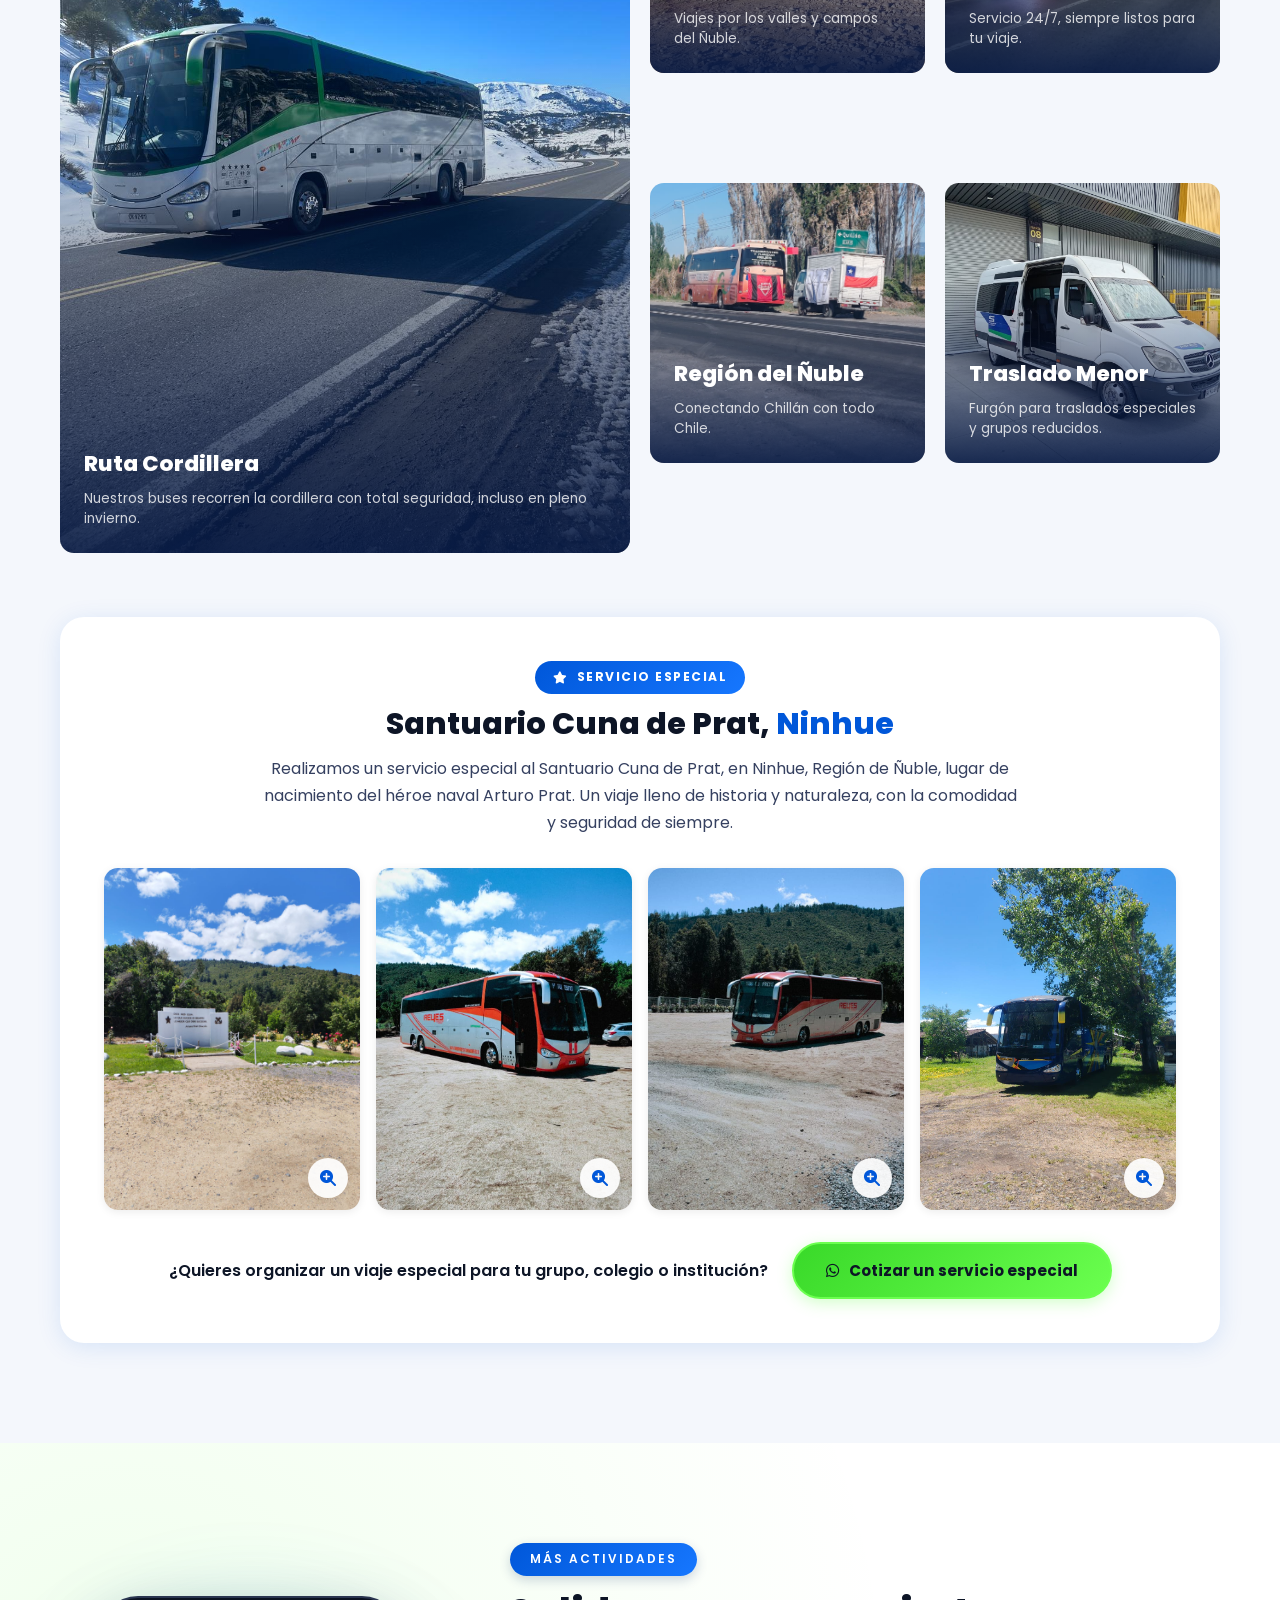
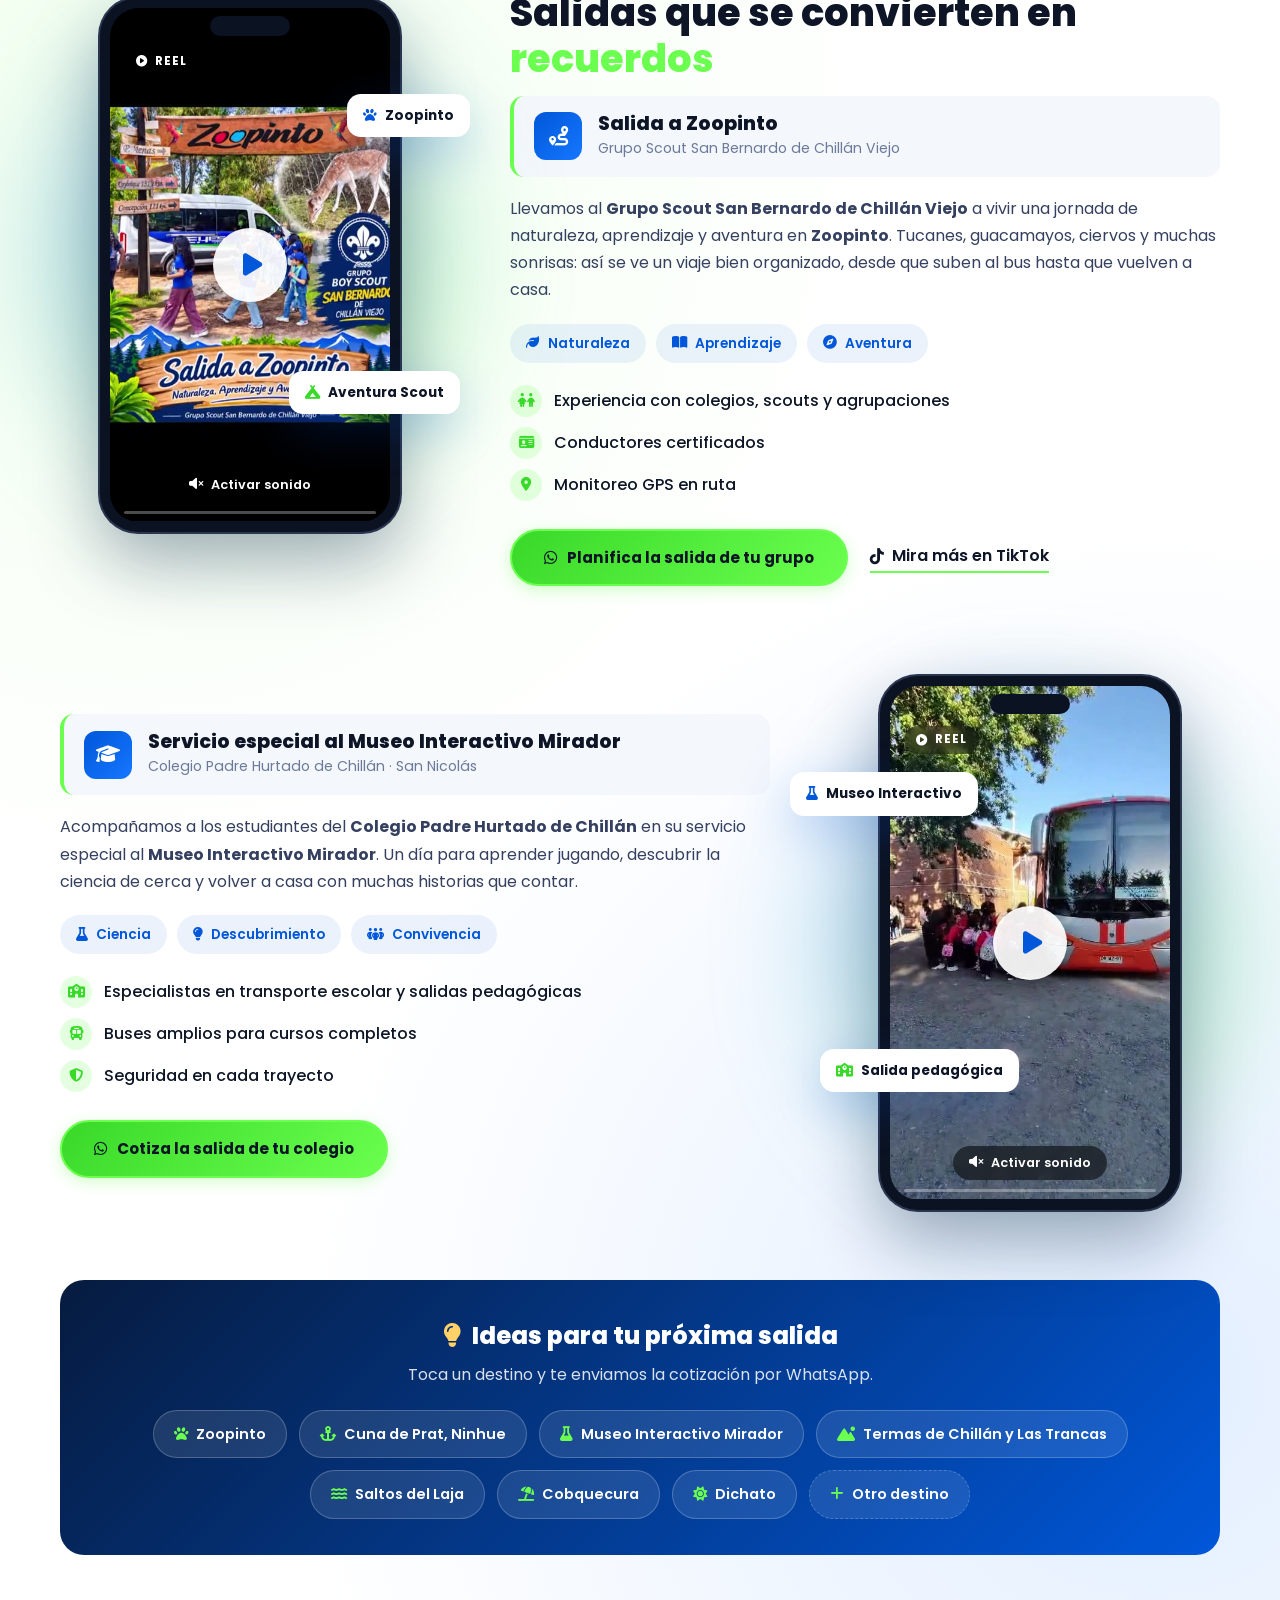
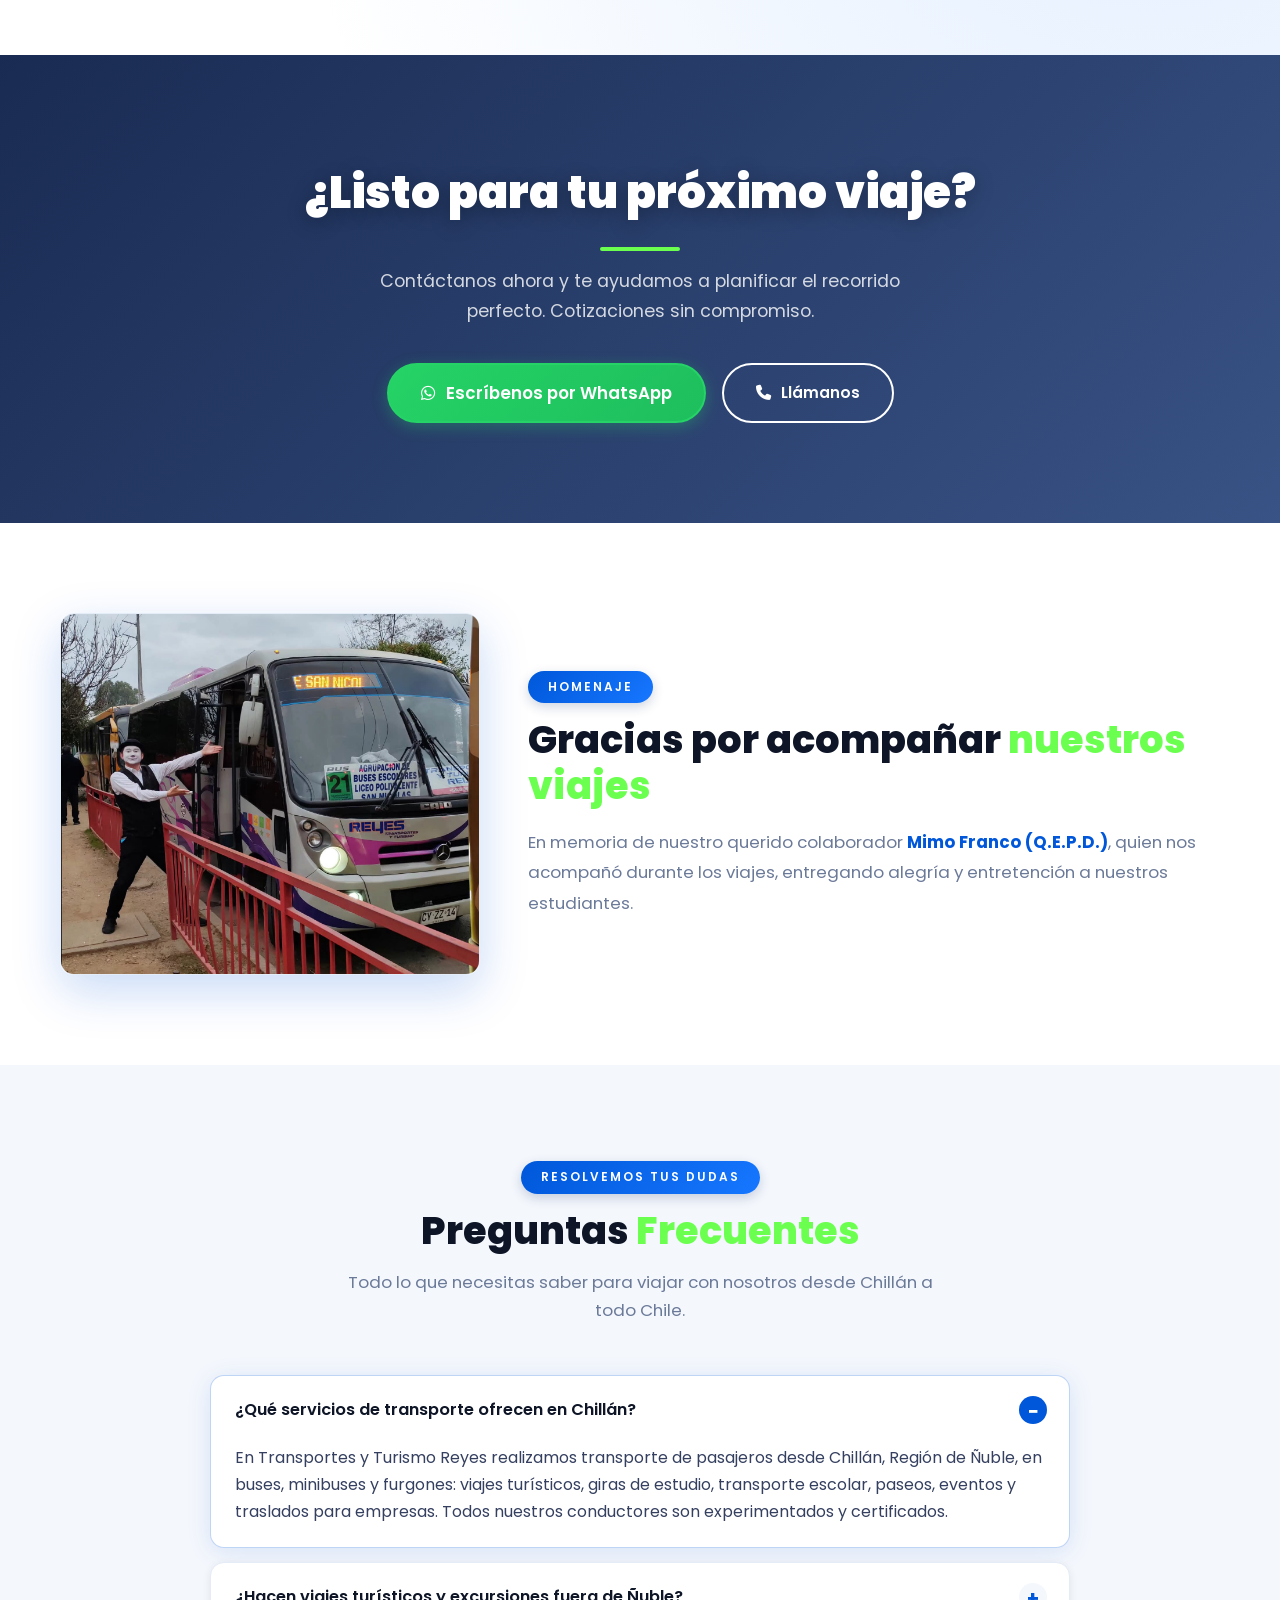
==== commit 3fc2a6a0: "Mas Actividades: reel Colegio Padre Hurtado al Museo Interactivo Mirador - Video comprimido de 5,2 M" ====
--- a/index.html
+++ b/index.html
@@ -127,6 +127,18 @@
           }
         },
         {
+          "@type": "VideoObject",
+          "name": "Servicio especial del Colegio Padre Hurtado de Chillán al Museo Interactivo Mirador",
+          "description": "Transportes y Turismo Reyes realiza el servicio especial de los estudiantes del Colegio Padre Hurtado de Chillán al Museo Interactivo Mirador.",
+          "thumbnailUrl": "https://transportesyturismoreyes.cl/images/salida-museo-colegio-padre-hurtado-portada.jpg",
+          "contentUrl": "https://transportesyturismoreyes.cl/images/salida-museo-colegio-padre-hurtado.mp4",
+          "uploadDate": "2026-11-08T21:48:40-03:00",
+          "duration": "PT24S",
+          "publisher": {
+            "@id": "https://transportesyturismoreyes.cl/#empresa"
+          }
+        },
+        {
           "@type": "FAQPage",
           "@id": "https://transportesyturismoreyes.cl/#preguntas",
           "mainEntity": [
@@ -186,8 +198,8 @@
 
     <link rel="icon" type="image/png" href="images/logo-corporativo-transparente.png">
     <link rel="apple-touch-icon" href="images/logo-corporativo-transparente.png">
-    <link rel="stylesheet" href="css/styles.css?v=20261108b">
-    <link rel="stylesheet" href="css/mejoras.css?v=20261108b">
+    <link rel="stylesheet" href="css/styles.css?v=20261108c">
+    <link rel="stylesheet" href="css/mejoras.css?v=20261108c">
     <link rel="preconnect" href="https://fonts.googleapis.com">
     <link rel="preconnect" href="https://fonts.gstatic.com" crossorigin>
     <link href="https://fonts.googleapis.com/css2?family=Poppins:wght@300;400;500;600;700;800;900&display=swap" rel="stylesheet">
@@ -1082,7 +1094,6 @@
                         <div class="activities__notch" aria-hidden="true"></div>
                         <video
                             class="activities__video"
-                            id="activitiesVideo"
                             muted
                             loop
                             playsinline
@@ -1092,13 +1103,13 @@
                             <source src="images/salida-zoopinto-grupo-scout.mp4" type="video/mp4">
                         </video>
                         <span class="activities__reel-badge"><i class="fa-solid fa-circle-play"></i> Reel</span>
-                        <button class="activities__play" id="activitiesPlay" type="button" aria-label="Reproducir video">
+                        <button class="activities__play" type="button" aria-label="Reproducir video">
                             <i class="fa-solid fa-play"></i>
                         </button>
-                        <button class="activities__sound" id="activitiesSound" type="button" aria-label="Activar sonido">
+                        <button class="activities__sound" type="button" aria-label="Activar sonido">
                             <i class="fa-solid fa-volume-xmark"></i> <span>Activar sonido</span>
                         </button>
-                        <div class="activities__progress" aria-hidden="true"><span id="activitiesProgress"></span></div>
+                        <div class="activities__progress" aria-hidden="true"><span></span></div>
                     </div>
                     <span class="activities__float activities__float--top"><i class="fa-solid fa-paw"></i> Zoopinto</span>
                     <span class="activities__float activities__float--bottom"><i class="fa-solid fa-campground"></i> Aventura Scout</span>
@@ -1146,6 +1157,69 @@
                 </div>
             </div>
 
+            <!-- Actividad 2: Colegio Padre Hurtado (zigzag: video a la derecha) -->
+            <div class="activities__container activities__container--reverse">
+                <div class="activities__phone-wrap">
+                    <div class="activities__phone">
+                        <div class="activities__notch" aria-hidden="true"></div>
+                        <video
+                            class="activities__video"
+                            muted
+                            loop
+                            playsinline
+                            preload="none"
+                            poster="images/salida-museo-colegio-padre-hurtado-portada.jpg"
+                            aria-label="Video: servicio especial del Colegio Padre Hurtado de Chillán al Museo Interactivo Mirador">
+                            <source src="images/salida-museo-colegio-padre-hurtado.mp4" type="video/mp4">
+                        </video>
+                        <span class="activities__reel-badge"><i class="fa-solid fa-circle-play"></i> Reel</span>
+                        <button class="activities__play" type="button" aria-label="Reproducir video">
+                            <i class="fa-solid fa-play"></i>
+                        </button>
+                        <button class="activities__sound" type="button" aria-label="Activar sonido">
+                            <i class="fa-solid fa-volume-xmark"></i> <span>Activar sonido</span>
+                        </button>
+                        <div class="activities__progress" aria-hidden="true"><span></span></div>
+                    </div>
+                    <span class="activities__float activities__float--top"><i class="fa-solid fa-flask"></i> Museo Interactivo</span>
+                    <span class="activities__float activities__float--bottom"><i class="fa-solid fa-school"></i> Salida pedagógica</span>
+                </div>
+
+                <div class="activities__content">
+                    <div class="activities__event">
+                        <span class="activities__event-icon"><i class="fa-solid fa-graduation-cap"></i></span>
+                        <div>
+                            <h3>Servicio especial al Museo Interactivo Mirador</h3>
+                            <p>Colegio Padre Hurtado de Chillán · San Nicolás</p>
+                        </div>
+                    </div>
+
+                    <p class="activities__text">
+                        Acompañamos a los estudiantes del <strong>Colegio Padre Hurtado de Chillán</strong> en su
+                        servicio especial al <strong>Museo Interactivo Mirador</strong>. Un día para aprender jugando,
+                        descubrir la ciencia de cerca y volver a casa con muchas historias que contar.
+                    </p>
+
+                    <div class="activities__chips">
+                        <span><i class="fa-solid fa-flask"></i> Ciencia</span>
+                        <span><i class="fa-solid fa-lightbulb"></i> Descubrimiento</span>
+                        <span><i class="fa-solid fa-people-group"></i> Convivencia</span>
+                    </div>
+
+                    <ul class="activities__trust">
+                        <li><i class="fa-solid fa-school"></i> Especialistas en transporte escolar y salidas pedagógicas</li>
+                        <li><i class="fa-solid fa-bus"></i> Buses amplios para cursos completos</li>
+                        <li><i class="fa-solid fa-shield-halved"></i> Seguridad en cada trayecto</li>
+                    </ul>
+
+                    <div class="activities__actions">
+                        <a href="https://wa.me/56936363564?text=Hola%2C%20soy%20de%20un%20colegio%20y%20quiero%20cotizar%20una%20salida%20pedag%C3%B3gica%20con%20Transportes%20y%20Turismo%20Reyes." class="btn btn--primary" target="_blank" rel="noopener">
+                            <i class="fa-brands fa-whatsapp"></i> Cotiza la salida de tu colegio
+                        </a>
+                    </div>
+                </div>
+            </div>
+
             <!-- Ideas de destinos → WhatsApp -->
             <div class="activities__ideas">
                 <h3><i class="fa-solid fa-lightbulb"></i> Ideas para tu próxima salida</h3>
@@ -1153,6 +1227,7 @@
                 <div class="activities__ideas-list">
                     <a href="https://wa.me/56936363564?text=Hola%2C%20quiero%20cotizar%20una%20salida%20a%20Zoopinto%20con%20Transportes%20y%20Turismo%20Reyes." target="_blank" rel="noopener"><i class="fa-solid fa-paw"></i> Zoopinto</a>
                     <a href="https://wa.me/56936363564?text=Hola%2C%20quiero%20cotizar%20una%20salida%20al%20Santuario%20Cuna%20de%20Prat%2C%20Ninhue%2C%20con%20Transportes%20y%20Turismo%20Reyes." target="_blank" rel="noopener"><i class="fa-solid fa-anchor"></i> Cuna de Prat, Ninhue</a>
+                    <a href="https://wa.me/56936363564?text=Hola%2C%20quiero%20cotizar%20una%20salida%20al%20Museo%20Interactivo%20Mirador%20con%20Transportes%20y%20Turismo%20Reyes." target="_blank" rel="noopener"><i class="fa-solid fa-flask"></i> Museo Interactivo Mirador</a>
                     <a href="https://wa.me/56936363564?text=Hola%2C%20quiero%20cotizar%20una%20salida%20a%20las%20Termas%20de%20Chill%C3%A1n%20y%20Valle%20Las%20Trancas%20con%20Transportes%20y%20Turismo%20Reyes." target="_blank" rel="noopener"><i class="fa-solid fa-mountain-sun"></i> Termas de Chillán y Las Trancas</a>
                     <a href="https://wa.me/56936363564?text=Hola%2C%20quiero%20cotizar%20una%20salida%20a%20los%20Saltos%20del%20Laja%20con%20Transportes%20y%20Turismo%20Reyes." target="_blank" rel="noopener"><i class="fa-solid fa-water"></i> Saltos del Laja</a>
                     <a href="https://wa.me/56936363564?text=Hola%2C%20quiero%20cotizar%20una%20salida%20a%20la%20playa%20de%20Cobquecura%20con%20Transportes%20y%20Turismo%20Reyes." target="_blank" rel="noopener"><i class="fa-solid fa-umbrella-beach"></i> Cobquecura</a>
@@ -1482,7 +1557,7 @@
         </div>
     </div>
 
-    <script src="js/main.js?v=20261108b"></script>
+    <script src="js/main.js?v=20261108c"></script>
 </body>
 </html>
 
--- a/css/mejoras.css
+++ b/css/mejoras.css
@@ -2017,3 +2017,20 @@
     .activities__ideas h3 { font-size: 1.25rem; }
     .activities__ideas-list a { font-size: 0.84rem; padding: 9px 14px; }
 }
+
+/* Segunda actividad y siguientes: zigzag (video a la derecha) */
+.activities__container + .activities__container { margin-top: 90px; }
+.activities__container--reverse { grid-template-columns: 1fr 380px; }
+.activities__container--reverse .activities__phone-wrap { order: 2; }
+.activities__container--reverse .activities__content { order: 1; }
+@media (max-width: 1024px) {
+    .activities__container--reverse { grid-template-columns: 1fr; }
+    .activities__container--reverse .activities__phone-wrap { order: 0; }
+    .activities__container + .activities__container { margin-top: 70px; padding-top: 60px; border-top: 1px solid var(--light-2); }
+}
+/* En escritorio las etiquetas flotantes van hacia el lado del texto, para no cortarse en el borde */
+@media (min-width: 1025px) {
+    .activities__float--bottom { left: auto; right: -60px; }
+    .activities__container--reverse .activities__float--top { right: auto; left: -90px; }
+    .activities__container--reverse .activities__float--bottom { right: auto; left: -60px; }
+}
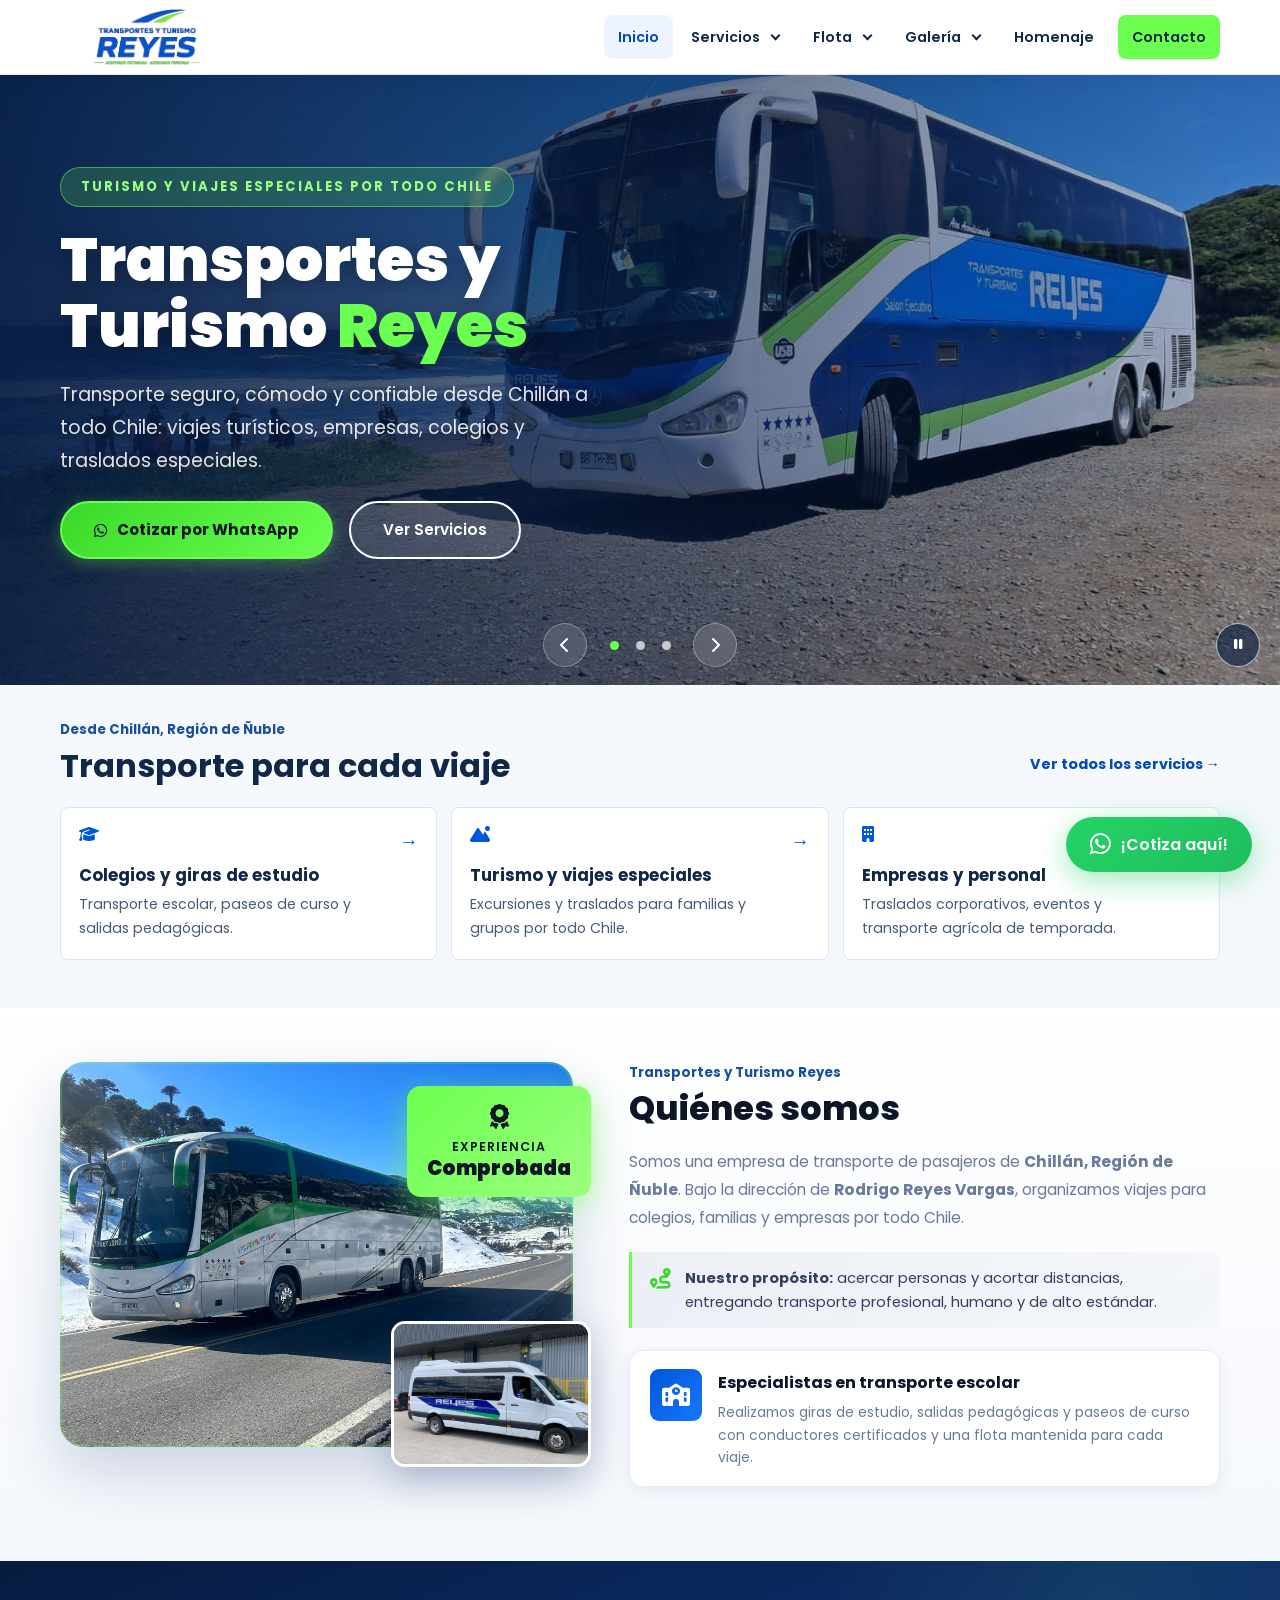
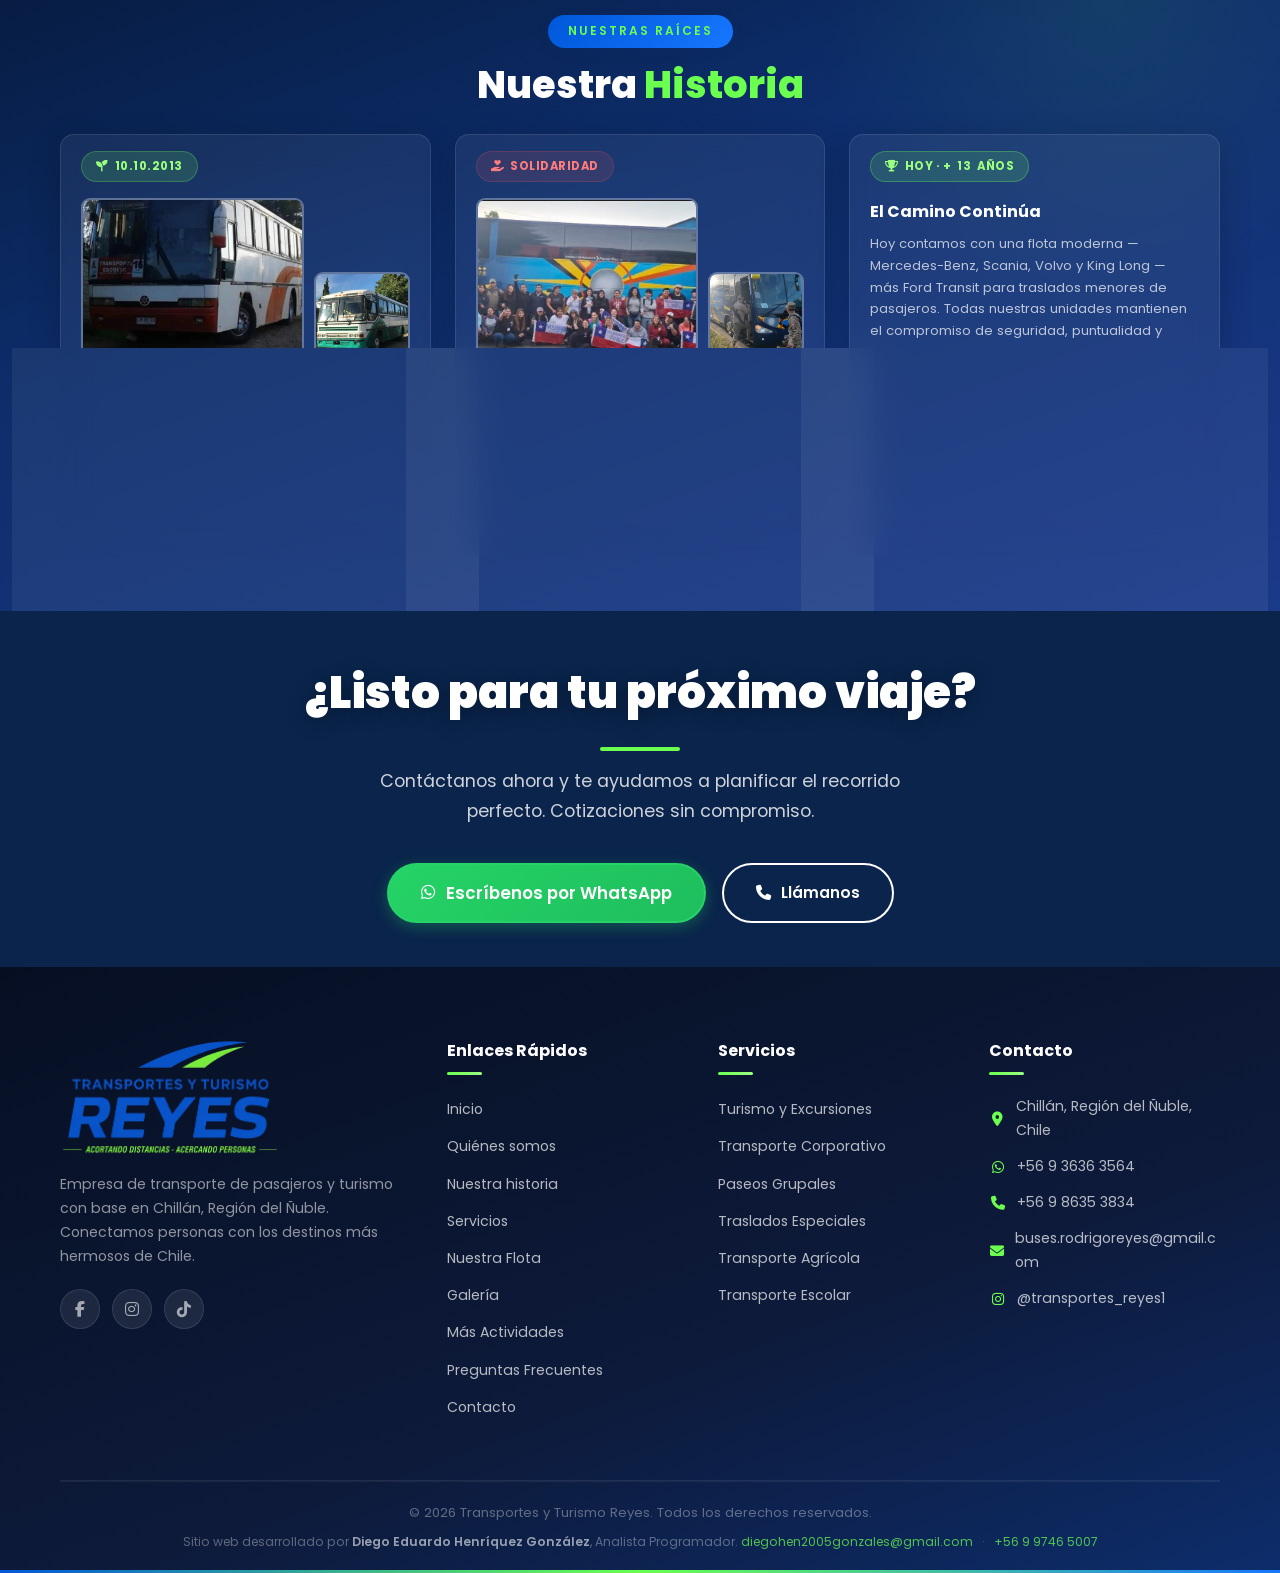
==== commit fe606e2d: "Reorganize site navigation and streamline home page" ====
--- a/index.html
+++ b/index.html
@@ -1,9 +1,10 @@
 <!DOCTYPE html>
-<html lang="es">
+<html lang="es-CL">
 <head>
     <meta charset="UTF-8">
     <meta name="viewport" content="width=device-width, initial-scale=1.0">
 
+    <link rel="preload" as="image" href="images/bus-playa-mercedes.jpeg">
     <!-- ===== SEO PRINCIPAL ===== -->
     <title>Transportes y Turismo Reyes | Buses en Chillán, Ñuble | Turismo y Transporte Escolar</title>
     <meta name="description" content="Transportes y Turismo Reyes en Chillán, Región de Ñuble. Viajes turísticos por todo Chile, giras de estudio, transporte escolar, empresas y personal agrícola. Buses cama, semi cama y ejecutivos. ¡Cotiza por WhatsApp!">
@@ -42,10 +43,18 @@
       "@context": "https://schema.org",
       "@graph": [
         {
-          "@type": ["LocalBusiness", "TravelAgency"],
+          "@type": [
+            "LocalBusiness",
+            "TravelAgency"
+          ],
           "@id": "https://transportesyturismoreyes.cl/#empresa",
           "name": "Transportes y Turismo Reyes",
-          "alternateName": ["Transporte y Turismo Reyes", "Transportes Reyes", "Buses Reyes Chillán", "Turismo Reyes"],
+          "alternateName": [
+            "Transporte y Turismo Reyes",
+            "Transportes Reyes",
+            "Buses Reyes Chillán",
+            "Turismo Reyes"
+          ],
           "description": "Empresa de transporte de pasajeros y turismo en Chillán, Región de Ñuble. Viajes turísticos, giras de estudio, transporte escolar, traslados corporativos y personal agrícola.",
           "url": "https://transportesyturismoreyes.cl/",
           "logo": "https://transportesyturismoreyes.cl/images/logo-corporativo-transparente.png",
@@ -57,7 +66,10 @@
           "telephone": "+56936363564",
           "email": "buses.rodrigoreyes@gmail.com",
           "foundingDate": "2013-10-10",
-          "founder": { "@type": "Person", "name": "Rodrigo Reyes Vargas" },
+          "founder": {
+            "@type": "Person",
+            "name": "Rodrigo Reyes Vargas"
+          },
           "address": {
             "@type": "PostalAddress",
             "addressLocality": "Chillán",
@@ -71,21 +83,53 @@
           },
           "openingHoursSpecification": {
             "@type": "OpeningHoursSpecification",
-            "dayOfWeek": ["Monday", "Tuesday", "Wednesday", "Thursday", "Friday", "Saturday", "Sunday"],
+            "dayOfWeek": [
+              "Monday",
+              "Tuesday",
+              "Wednesday",
+              "Thursday",
+              "Friday",
+              "Saturday",
+              "Sunday"
+            ],
             "opens": "00:00",
             "closes": "23:59"
           },
-          "priceRange": "$$",
+          "priceRange": "$",
           "currenciesAccepted": "CLP",
           "areaServed": [
-            { "@type": "City", "name": "Chillán" },
-            { "@type": "City", "name": "Chillán Viejo" },
-            { "@type": "City", "name": "San Carlos" },
-            { "@type": "City", "name": "Bulnes" },
-            { "@type": "City", "name": "San Nicolás" },
-            { "@type": "City", "name": "Pemuco" },
-            { "@type": "AdministrativeArea", "name": "Región de Ñuble" },
-            { "@type": "Country", "name": "Chile" }
+            {
+              "@type": "City",
+              "name": "Chillán"
+            },
+            {
+              "@type": "City",
+              "name": "Chillán Viejo"
+            },
+            {
+              "@type": "City",
+              "name": "San Carlos"
+            },
+            {
+              "@type": "City",
+              "name": "Bulnes"
+            },
+            {
+              "@type": "City",
+              "name": "San Nicolás"
+            },
+            {
+              "@type": "City",
+              "name": "Pemuco"
+            },
+            {
+              "@type": "AdministrativeArea",
+              "name": "Región de Ñuble"
+            },
+            {
+              "@type": "Country",
+              "name": "Chile"
+            }
           ],
           "sameAs": [
             "https://www.facebook.com/share/1GTTWU1X2M/",
@@ -96,13 +140,56 @@
             "@type": "OfferCatalog",
             "name": "Servicios de transporte y turismo",
             "itemListElement": [
-              { "@type": "Offer", "itemOffered": { "@type": "Service", "name": "Transporte de pasajeros desde Chillán a todo Chile", "areaServed": "Chile" } },
-              { "@type": "Offer", "itemOffered": { "@type": "Service", "name": "Viajes turísticos y excursiones por Chile" } },
-              { "@type": "Offer", "itemOffered": { "@type": "Service", "name": "Giras de estudio y paseos de curso" } },
-              { "@type": "Offer", "itemOffered": { "@type": "Service", "name": "Transporte escolar en Chillán y Ñuble" } },
-              { "@type": "Offer", "itemOffered": { "@type": "Service", "name": "Transporte corporativo y de personal" } },
-              { "@type": "Offer", "itemOffered": { "@type": "Service", "name": "Transporte de personal agrícola de temporada" } },
-              { "@type": "Offer", "itemOffered": { "@type": "Service", "name": "Buses salón cama y semi cama" } }
+              {
+                "@type": "Offer",
+                "itemOffered": {
+                  "@type": "Service",
+                  "name": "Transporte de pasajeros desde Chillán a todo Chile",
+                  "areaServed": "Chile"
+                }
+              },
+              {
+                "@type": "Offer",
+                "itemOffered": {
+                  "@type": "Service",
+                  "name": "Viajes turísticos y excursiones por Chile"
+                }
+              },
+              {
+                "@type": "Offer",
+                "itemOffered": {
+                  "@type": "Service",
+                  "name": "Giras de estudio y paseos de curso"
+                }
+              },
+              {
+                "@type": "Offer",
+                "itemOffered": {
+                  "@type": "Service",
+                  "name": "Transporte escolar en Chillán y Ñuble"
+                }
+              },
+              {
+                "@type": "Offer",
+                "itemOffered": {
+                  "@type": "Service",
+                  "name": "Transporte corporativo y de personal"
+                }
+              },
+              {
+                "@type": "Offer",
+                "itemOffered": {
+                  "@type": "Service",
+                  "name": "Transporte de personal agrícola de temporada"
+                }
+              },
+              {
+                "@type": "Offer",
+                "itemOffered": {
+                  "@type": "Service",
+                  "name": "Buses salón cama y semi cama"
+                }
+              }
             ]
           }
         },
@@ -112,85 +199,9 @@
           "url": "https://transportesyturismoreyes.cl/",
           "name": "Transportes y Turismo Reyes",
           "inLanguage": "es-CL",
-          "publisher": { "@id": "https://transportesyturismoreyes.cl/#empresa" }
-        },
-        {
-          "@type": "VideoObject",
-          "name": "Salida a Zoopinto con el Grupo Scout San Bernardo de Chillán Viejo",
-          "description": "Transportes y Turismo Reyes traslada al Grupo Scout San Bernardo de Chillán Viejo a una jornada de naturaleza, aprendizaje y aventura en Zoopinto.",
-          "thumbnailUrl": "https://transportesyturismoreyes.cl/images/salida-zoopinto-portada.jpg",
-          "contentUrl": "https://transportesyturismoreyes.cl/images/salida-zoopinto-grupo-scout.mp4",
-          "uploadDate": "2026-11-08T21:43:57-03:00",
-          "duration": "PT40S",
           "publisher": {
             "@id": "https://transportesyturismoreyes.cl/#empresa"
           }
-        },
-        {
-          "@type": "VideoObject",
-          "name": "Servicio especial del Colegio Padre Hurtado de Chillán al Museo Interactivo Mirador",
-          "description": "Transportes y Turismo Reyes realiza el servicio especial de los estudiantes del Colegio Padre Hurtado de Chillán al Museo Interactivo Mirador.",
-          "thumbnailUrl": "https://transportesyturismoreyes.cl/images/salida-museo-colegio-padre-hurtado-portada.jpg",
-          "contentUrl": "https://transportesyturismoreyes.cl/images/salida-museo-colegio-padre-hurtado.mp4",
-          "uploadDate": "2026-11-08T21:48:40-03:00",
-          "duration": "PT24S",
-          "publisher": {
-            "@id": "https://transportesyturismoreyes.cl/#empresa"
-          }
-        },
-        {
-          "@type": "FAQPage",
-          "@id": "https://transportesyturismoreyes.cl/#preguntas",
-          "mainEntity": [
-            {
-              "@type": "Question",
-              "name": "¿Qué servicios de transporte ofrecen en Chillán?",
-              "acceptedAnswer": {
-                "@type": "Answer",
-                "text": "En Transportes y Turismo Reyes realizamos transporte de pasajeros desde Chillán, Región de Ñuble, en buses, minibuses y furgones: viajes turísticos, giras de estudio, transporte escolar, paseos, eventos y traslados para empresas. Todos nuestros conductores son experimentados y certificados."
-              }
-            },
-            {
-              "@type": "Question",
-              "name": "¿Hacen viajes turísticos y excursiones fuera de Ñuble?",
-              "acceptedAnswer": {
-                "@type": "Answer",
-                "text": "Sí, viajamos por todo Chile. Organizamos excursiones a termas, playas, cordillera, viñedos y otros destinos turísticos, saliendo desde Chillán y alrededores. Cuéntanos tu destino y te armamos una cotización a medida."
-              }
-            },
-            {
-              "@type": "Question",
-              "name": "¿Realizan giras de estudio y paseos de curso?",
-              "acceptedAnswer": {
-                "@type": "Answer",
-                "text": "Sí, somos especialistas en transporte escolar, giras de estudio, salidas pedagógicas y paseos de curso. Trabajamos con liceos y escuelas de la Región de Ñuble, priorizando siempre la seguridad de los estudiantes."
-              }
-            },
-            {
-              "@type": "Question",
-              "name": "¿Qué tipos de buses tienen disponibles?",
-              "acceptedAnswer": {
-                "@type": "Answer",
-                "text": "Contamos con buses Mercedes-Benz, Scania, Volvo y King Long en salón cama, semi cama y ejecutivo, además de Sprinter, Ford Transit y taxi bus para grupos más pequeños. Nuestras unidades cuentan con aire acondicionado, calefacción, USB y monitoreo GPS, y varias incluyen baño."
-              }
-            },
-            {
-              "@type": "Question",
-              "name": "¿Ofrecen transporte para empresas y personal agrícola?",
-              "acceptedAnswer": {
-                "@type": "Answer",
-                "text": "Sí. Realizamos traslado de personal para empresas, eventos corporativos y transporte de personal para empresas agrícolas de temporada, con servicio puntual y confiable."
-              }
-            },
-            {
-              "@type": "Question",
-              "name": "¿Cómo puedo cotizar un viaje?",
-              "acceptedAnswer": {
-                "@type": "Answer",
-                "text": "La forma más rápida es escribirnos por WhatsApp al +56 9 3636 3564 o completar el formulario de cotización de esta página. Indícanos fecha, destino y número de pasajeros, y te respondemos a la brevedad. Atendemos los 365 días del año."
-              }
-            }
-          ]
         }
       ]
     }
@@ -198,87 +209,104 @@
 
     <link rel="icon" type="image/png" href="images/logo-corporativo-transparente.png">
     <link rel="apple-touch-icon" href="images/logo-corporativo-transparente.png">
-    <link rel="stylesheet" href="css/styles.css?v=20261108c">
-    <link rel="stylesheet" href="css/mejoras.css?v=20261108c">
+    <link rel="stylesheet" href="css/styles.css?v=20261119">
+    <link rel="stylesheet" href="css/mejoras.css?v=20261119">
     <link rel="preconnect" href="https://fonts.googleapis.com">
     <link rel="preconnect" href="https://fonts.gstatic.com" crossorigin>
-    <link href="https://fonts.googleapis.com/css2?family=Poppins:wght@300;400;500;600;700;800;900&display=swap" rel="stylesheet">
+    <link href="https://fonts.googleapis.com/css2?family=Poppins:wght@400;500;600;700;800;900&display=swap" rel="stylesheet">
     <link rel="stylesheet" href="https://cdnjs.cloudflare.com/ajax/libs/font-awesome/6.5.1/css/all.min.css">
+    <link rel="stylesheet" href="css/navigation.css?v=20261119c">
+    <script src="js/main.js?v=20261119c" defer></script>
 </head>
-<body>
-    <div id="scroll-progress"></div>
-    <!-- ========== HEADER / NAVEGACIÓN ========== -->
-    <header class="header" id="header">
-        <div class="container header__container">
-            <a href="#inicio" class="header__logo">
-                <img src="images/logo-corporativo-transparente.png" alt="Logo corporativo Transportes y Turismo Reyes" class="header__logo-img">
-                <div>
-                    <span class="header__logo-title">Transportes y Turismo</span>
-                    <span class="header__logo-subtitle">Reyes</span>
-                </div>
+<body class="site-home">
+    <a href="#contenido" class="skip-link">Saltar al contenido</a>
+    <header class="site-header" id="header">
+        <div class="container site-header__inner">
+            <a href="./" class="site-header__logo">
+                <img src="images/logo-corporativo-transparente.png" alt="Transportes y Turismo Reyes" width="184" height="62">
             </a>
-            <nav class="header__nav" id="nav">
-                <a href="#inicio" class="header__link active">Inicio</a>
-                <a href="#aniversario" class="header__link header__link--aniversario" hidden><i class="fa-solid fa-cake-candles"></i> Aniversario</a>
-                <a href="#nosotros" class="header__link">Nosotros</a>
-                <a href="#historia" class="header__link">Historia</a>
-                <a href="#servicios" class="header__link">Servicios</a>
-                <a href="#clientes" class="header__link">Clientes</a>
-                <a href="#flota" class="header__link">Nuestra Flota</a>
-                <a href="#galeria" class="header__link">Galería</a>
-                <a href="#contacto" class="header__link btn-contacto-nav">Contáctanos</a>
+            <button class="site-header__toggle" id="navToggle" type="button" aria-controls="nav" aria-expanded="false">
+                <span class="site-header__menu-hint" aria-hidden="true">Más información <span>&rarr;</span></span>
+                <span class="site-header__toggle-label">Menú</span>
+            </button>
+            <nav class="site-nav" id="nav" aria-label="Navegación principal">
+                <a class="site-nav__item" href="./" aria-current="page">Inicio</a>
+                <details class="site-nav__group">
+                    <summary class="site-nav__item">Servicios</summary>
+                    <div class="site-nav__panel">
+                        <a href="servicios.html">Todos los servicios</a>
+                        <a href="servicios.html#escolar">Transporte escolar</a>
+                        <a href="servicios.html#giras">Giras de estudio</a>
+                        <a href="servicios.html#turismo">Turismo y excursiones</a>
+                        <a href="servicios.html#corporativo">Transporte para empresas</a>
+                        <a href="servicios.html#agricola">Transporte agrícola</a>
+                        <a href="servicios.html#clientes">Clientes</a>
+                    </div>
+                </details>
+                <details class="site-nav__group">
+                    <summary class="site-nav__item">Flota</summary>
+                    <div class="site-nav__panel">
+                        <a href="flota.html">Buses</a>
+                        <a href="flota.html#otras-unidades">Minibuses y furgones</a>
+                    </div>
+                </details>
+                <details class="site-nav__group">
+                    <summary class="site-nav__item">Galería</summary>
+                    <div class="site-nav__panel">
+                        <a href="galeria.html">Galería de viajes</a>
+                        <a href="galeria.html#santuario-cuna-de-prat">Santuario Cuna de Prat</a>
+                        <a href="actividades.html">Salidas y actividades</a>
+                        <a href="actividades.html#video">Video corporativo</a>
+                    </div>
+                </details>
+                <a class="site-nav__item" href="homenaje.html">Homenaje</a>
+                <a class="site-nav__item site-nav__contact" href="contacto.html">Contacto</a>
             </nav>
-            <button class="header__toggle" id="navToggle" aria-label="Abrir menú">
-                <span></span><span></span><span></span>
-            </button>
         </div>
     </header>
-
-    <!-- ========== HERO / INICIO ========== -->
-    <section class="hero" id="inicio">
+    <main id="contenido" tabindex="-1">
+    <section class="hero home-hero" id="inicio" aria-label="Portada">
         <div class="hero__slider" id="heroSlider">
             <!-- Slide 1 — Bus Volvo salón cama en cordillera -->
-            <div class="hero__slide active">
+            <div class="hero__slide home-hero__first active">
                 <div class="hero__media">
-                    <video class="hero__video hero__video--loading" autoplay muted loop playsinline preload="auto">
-                        <source src="images/hero-video.mp4" type="video/mp4">
-                    </video>
+                    <video class="hero__video hero__video--loading" data-src="images/hero-video.mp4" muted loop playsinline preload="none" aria-hidden="true"></video>
                 </div>
                 <div class="hero__overlay"></div>
                 <div class="container hero__content">
                     <span class="hero__badge" id="heroBadge">Turismo y viajes especiales por todo Chile</span>
-                    <h1 class="hero__title">Vive la experiencia de <span>viajar con nosotros</span></h1>
+                    <h1 class="hero__title">Transportes y Turismo <span>Reyes</span></h1>
                     <p class="hero__text">Transporte seguro, cómodo y confiable desde Chillán a todo Chile: viajes turísticos, empresas, colegios y traslados especiales.</p>
                     <div class="hero__buttons">
                         <a href="https://wa.me/56936363564?text=Hola%2C%20estoy%20interesado%2Fa%20en%20consultar%20por%20sus%20servicios%20de%20transporte.%20%C2%BFMe%20pueden%20orientar%3F" class="btn btn--primary" target="_blank" rel="noopener">
-                            <i class="fa-brands fa-whatsapp"></i> Consultar por WhatsApp
+                            <i class="fa-brands fa-whatsapp"></i> Cotizar por WhatsApp
                         </a>
-                        <a href="#servicios" class="btn btn--outline">Ver Servicios</a>
+                        <a href="servicios.html" class="btn btn--outline">Ver Servicios</a>
                     </div>
                 </div>
             </div>
             <!-- Slide 2 — Scania salón semi cama -->
-            <div class="hero__slide" style="background-image: url('images/galeria-atardecer.jpg');">
+            <div class="hero__slide" data-background="images/galeria-atardecer.jpg" inert>
                 <div class="hero__overlay"></div>
                 <div class="container hero__content">
                     <span class="hero__badge">Flota moderna con salones cama, semi cama y ejecutivo</span>
                     <h2 class="hero__title">Tu viaje comienza <span>con Reyes</span></h2>
                     <p class="hero__text">Buses Mercedes Benz, Scania, Volvo y King Long para servicios de turismo, empresas y colegios.</p>
                     <div class="hero__buttons">
-                        <a href="#flota" class="btn btn--primary"><i class="fa-solid fa-bus"></i> Conoce Nuestra Flota</a>
-                        <a href="#contacto" class="btn btn--outline">Reservar Ahora</a>
+                        <a href="flota.html" class="btn btn--primary"><i class="fa-solid fa-bus"></i> Conoce Nuestra Flota</a>
+                        <a href="contacto.html" class="btn btn--outline">Reservar Ahora</a>
                     </div>
                 </div>
             </div>
             <!-- Slide 3 — Bus Reyes en la playa -->
-            <div class="hero__slide" style="background-image: url('images/galeria-cordillera.jpg');">
+            <div class="hero__slide" data-background="images/galeria-cordillera.jpg" inert>
                 <div class="hero__overlay"></div>
                 <div class="container hero__content">
                     <span class="hero__badge">Flota para empresas, colegios y turismo</span>
                     <h2 class="hero__title">Descubre los mejores <span>destinos turísticos</span></h2>
                     <p class="hero__text">Termas, playas, cordillera, viñedos y mucho más. Nosotros te llevamos, tú solo disfruta.</p>
                     <div class="hero__buttons">
-                        <a href="#galeria" class="btn btn--primary"><i class="fa-solid fa-images"></i> Ver Galería</a>
+                        <a href="galeria.html" class="btn btn--primary"><i class="fa-solid fa-images"></i> Ver Galería</a>
                         <a href="https://wa.me/56936363564?text=Hola%2C%20estoy%20interesado%2Fa%20en%20reservar%20un%20viaje%20con%20Transportes%20y%20Turismo%20Reyes." class="btn btn--outline" target="_blank" rel="noopener">Reservar Viaje</a>
                     </div>
                 </div>
@@ -290,47 +318,41 @@
             <div class="hero__dots" id="heroDots"></div>
             <button class="hero__arrow hero__arrow--next" id="heroNext" aria-label="Siguiente"><i class="fa-solid fa-chevron-right"></i></button>
         </div>
-        <!-- Scroll hint -->
-        <div class="hero__scroll-hint">Desplázate para explorar</div>
+        <button class="hero__pause" id="heroPause" type="button" aria-label="Pausar carrusel"><i class="fa-solid fa-pause" aria-hidden="true"></i></button>
     </section>
 
-    <!-- ========== BARRA DE STATS ========== -->
-    <section class="stats">
-        <div class="container stats__container">
-            <div class="stats__item">
-                <i class="fa-solid fa-route"></i>
+    <section class="home-services" aria-labelledby="home-services-title">
+        <div class="container">
+            <div class="home-services__heading">
                 <div>
-                    <span class="stats__number" data-target="50000">0</span><span class="stats__plus">+</span>
-                    <p>Kilómetros recorridos</p>
-                </div>
-            </div>
-            <div class="stats__item">
-                <i class="fa-solid fa-users"></i>
-                <div>
-                    <span class="stats__number" data-target="10000">0</span><span class="stats__plus">+</span>
-                    <p>Pasajeros felices</p>
-                </div>
-            </div>
-            <div class="stats__item">
-                <i class="fa-solid fa-bus"></i>
-                <div>
-                    <span class="stats__number" data-target="8">0</span><span class="stats__plus">+</span>
-                    <p>Unidades disponibles</p>
-                </div>
-            </div>
-            <div class="stats__item">
-                <i class="fa-solid fa-star"></i>
-                <div>
-                    <span class="stats__number" data-target="100">0</span><span class="stats__plus">%</span>
-                    <p>Compromiso y seguridad</p>
-                </div>
+                    <p class="home-services__label">Desde Chillán, Región de Ñuble</p>
+                    <h2 id="home-services-title">Transporte para cada viaje</h2>
+                </div>
+                <a class="home-services__all" href="servicios.html">Ver todos los servicios <span aria-hidden="true">&rarr;</span></a>
+            </div>
+            <div class="home-services__grid">
+                <a href="servicios.html#escolar" class="home-service">
+                    <i class="fa-solid fa-graduation-cap" aria-hidden="true"></i>
+                    <h3>Colegios y giras de estudio</h3>
+                    <p>Transporte escolar, paseos de curso y salidas pedagógicas.</p>
+                    <span aria-hidden="true">&rarr;</span>
+                </a>
+                <a href="servicios.html#turismo" class="home-service">
+                    <i class="fa-solid fa-mountain-sun" aria-hidden="true"></i>
+                    <h3>Turismo y viajes especiales</h3>
+                    <p>Excursiones y traslados para familias y grupos por todo Chile.</p>
+                    <span aria-hidden="true">&rarr;</span>
+                </a>
+                <a href="servicios.html#corporativo" class="home-service">
+                    <i class="fa-solid fa-building" aria-hidden="true"></i>
+                    <h3>Empresas y personal</h3>
+                    <p>Traslados corporativos, eventos y transporte agrícola de temporada.</p>
+                    <span aria-hidden="true">&rarr;</span>
+                </a>
             </div>
         </div>
     </section>
 
-    <!-- ========== ANIVERSARIO ==========
-         Se muestra sola cada año durante la semana del 10 de octubre
-         (ver "Aniversario automático" en js/main.js). Los años se calculan solos. -->
     <section class="anniversary" id="aniversario" hidden>
         <div class="anniversary__confetti" aria-hidden="true">
             <span></span><span></span><span></span><span></span><span></span><span></span>
@@ -378,8 +400,7 @@
         </div>
     </section>
 
-    <!-- ========== NOSOTROS ========== -->
-    <section class="about" id="nosotros">
+    <section class="about home-about" id="nosotros" aria-labelledby="home-about-title">
         <div class="container about__container">
 
             <!-- Imagen + badge -->
@@ -388,7 +409,7 @@
                     <img src="images/hero-1.jpg" alt="Bus Transportes y Turismo Reyes en ruta, Chillán Región del Ñuble" loading="lazy">
                 </div>
                 <div class="about__img-secondary">
-                    <img src="images/furgon-reyes-chillan.jpeg" alt="Furgón de Transportes y Turismo Reyes en Chillán" loading="lazy" onerror="this.src='images/bus-5.jpg'">
+                    <img src="images/furgon-reyes-chillan.jpeg" alt="Furgón de Transportes y Turismo Reyes en Chillán" loading="lazy">
                 </div>
                 <div class="about__experience-badge">
                     <i class="fa-solid fa-award"></i>
@@ -396,14 +417,14 @@
                     <strong>Comprobada</strong>
                 </div>
             </div>
-            
+
             <!-- Contenido textual -->
             <div class="about__content">
-                <span class="section-tag">¿Quiénes Somos?</span>
-                <h2 class="section-title">Transportes y Turismo <span>Reyes</span></h2>
+                <p class="home-services__label">Transportes y Turismo Reyes</p>
+                <h2 class="section-title" id="home-about-title">Quiénes somos</h2>
 
                 <p class="about__lead-text">
-                    Somos una empresa con base en <strong>Chillán, Región de Ñuble</strong>, dedicada a ofrecer soluciones de movilidad seguras, eficientes y diseñadas para las personas. Bajo la dirección de <strong>Rodrigo Reyes Vargas</strong>, conectamos comunidades y generamos experiencias de viaje confiables.
+                    Somos una empresa de transporte de pasajeros de <strong>Chillán, Región de Ñuble</strong>. Bajo la dirección de <strong>Rodrigo Reyes Vargas</strong>, organizamos viajes para colegios, familias y empresas por todo Chile.
                 </p>
 
                 <div class="about__purpose-banner">
@@ -415,62 +436,21 @@
                 <div class="about__specialty">
                     <div class="about__specialty-icon"><i class="fa-solid fa-school"></i></div>
                     <div>
-                        <h3>Especialistas en Transporte Escolar</h3>
-                        <p>Garantizamos traslados seguros y organizados para colegios, giras de estudio, salidas pedagógicas y paseos de curso en toda la Región del Ñuble.</p>
-                    </div>
-                </div>
-
-                <!-- Servicios pills -->
-                <div class="about__services-block">
-                    <h4 class="about__block-title"><i class="fa-solid fa-list-check"></i> Nuestros servicios</h4>
-                    <div class="about__service-pills">
-                        <span><i class="fa-solid fa-graduation-cap"></i> Transporte escolar y giras</span>
-                        <span><i class="fa-solid fa-plane-departure"></i> Turismo e itinerarios nacionales</span>
-                        <span><i class="fa-solid fa-building"></i> Traslado corporativo</span>
-                        <span><i class="fa-solid fa-tractor"></i> Personal agrícola de temporada</span>
-                        <span><i class="fa-solid fa-sliders"></i> Servicios a medida</span>
-                    </div>
-                </div>
-
-                <!-- Compromisos -->
-                <div class="about__commits">
-                    <div class="about__commit">
-                        <i class="fa-solid fa-shield-halved"></i>
-                        <div>
-                            <strong>Flota moderna</strong>
-                            <span>Mantenida con rigurosidad para tu seguridad</span>
-                        </div>
-                    </div>
-                    <div class="about__commit">
-                        <i class="fa-solid fa-id-card"></i>
-                        <div>
-                            <strong>Conductores certificados</strong>
-                            <span>Experimentados, responsables y comprometidos</span>
-                        </div>
-                    </div>
-                    <div class="about__commit">
-                        <i class="fa-solid fa-handshake-angle"></i>
-                        <div>
-                            <strong>Trato cercano</strong>
-                            <span>Estándares corporativos con calidez humana</span>
-                        </div>
-                    </div>
-                </div>
-
-                <a href="https://wa.me/56936363564?text=Hola%2C%20estoy%20interesado%2Fa%20en%20sus%20servicios%20de%20transporte.%20%C2%BFMe%20pueden%20ayudar%3F" class="btn btn--whatsapp" target="_blank" rel="noopener" style="margin-top:8px;">
-                    <i class="fa-brands fa-whatsapp"></i> Consultar ahora
-                </a>
+                        <h3>Especialistas en transporte escolar</h3>
+                        <p>Realizamos giras de estudio, salidas pedagógicas y paseos de curso con conductores certificados y una flota mantenida para cada viaje.</p>
+                    </div>
+                </div>
+
             </div>
 
         </div>
     </section>
 
-    <!-- ========== NUESTRA HISTORIA ========== -->
-    <section class="history" id="historia">
+    <section class="history home-history" id="historia" aria-labelledby="home-history-title">
         <div class="container">
             <div class="section-header">
                 <span class="section-tag">Nuestras Raíces</span>
-                <h2 class="section-title">Nuestra <span>Historia</span></h2>
+                <h2 class="section-title" id="home-history-title">Nuestra <span>Historia</span></h2>
             </div>
 
             <div class="history__grid">
@@ -481,10 +461,10 @@
                     </div>
                     <div class="history__card-body">
                         <div class="history__photos history__photos--feature">
-                            <button class="history__photo history__photo--main" type="button" data-lightbox-src="images/historia-bus-antiguo-1.jpg" data-lightbox-alt="Primer bus Reyes" aria-label="Ver foto ampliada: Primer bus Reyes">
+                            <button class="history__photo history__photo--main" type="button" data-lightbox-group="historia-inicios" data-lightbox-src="images/historia-bus-antiguo-1.jpg" data-lightbox-alt="Primer bus Reyes" aria-label="Ver foto ampliada: Primer bus Reyes">
                                 <img src="images/historia-bus-antiguo-1.jpg" alt="Primer bus Reyes" loading="lazy">
                             </button>
-                            <button class="history__photo history__photo--side" type="button" data-lightbox-src="images/historia-bus-antiguo-2.jpg" data-lightbox-alt="Bus antiguo Reyes" aria-label="Ver foto ampliada: Bus antiguo Reyes">
+                            <button class="history__photo history__photo--side" type="button" data-lightbox-group="historia-inicios" data-lightbox-src="images/historia-bus-antiguo-2.jpg" data-lightbox-alt="Bus antiguo Reyes" aria-label="Ver foto ampliada: Bus antiguo Reyes">
                                 <img src="images/historia-bus-antiguo-2.jpg" alt="Bus antiguo Reyes" loading="lazy">
                             </button>
                         </div>
@@ -500,10 +480,10 @@
                     </div>
                     <div class="history__card-body">
                         <div class="history__photos history__photos--feature">
-                            <button class="history__photo history__photo--main" type="button" data-lightbox-src="images/solidaridad-grupo-recorte-limpio.jpeg" data-lightbox-alt="Grupo de voluntarios junto a bus Reyes" aria-label="Ver foto ampliada: grupo de voluntarios junto a bus Reyes">
+                            <button class="history__photo history__photo--main" type="button" data-lightbox-group="historia-solidaridad" data-lightbox-src="images/solidaridad-grupo-recorte-limpio.jpeg" data-lightbox-alt="Grupo de voluntarios junto a bus Reyes" aria-label="Ver foto ampliada: grupo de voluntarios junto a bus Reyes">
                                 <img src="images/solidaridad-grupo-recorte-limpio.jpeg" alt="Grupo de voluntarios junto a bus Reyes" loading="lazy">
                             </button>
-                            <button class="history__photo history__photo--side" type="button" data-lightbox-src="images/solidaridad-ejercito.jpeg" data-lightbox-alt="Bus Reyes apoyando traslado de personal en emergencia" aria-label="Ver foto ampliada: bus Reyes apoyando traslado en emergencia">
+                            <button class="history__photo history__photo--side" type="button" data-lightbox-group="historia-solidaridad" data-lightbox-src="images/solidaridad-ejercito.jpeg" data-lightbox-alt="Bus Reyes apoyando traslado de personal en emergencia" aria-label="Ver foto ampliada: bus Reyes apoyando traslado en emergencia">
                                 <img src="images/solidaridad-ejercito.jpeg" alt="Bus Reyes apoyando traslado de personal en emergencia" loading="lazy">
                             </button>
                         </div>
@@ -526,722 +506,7 @@
         </div>
     </section>
 
-    <!-- ========== SERVICIOS ========== -->
-    <section class="services" id="servicios">
-        <div class="container">
-            <div class="section-header">
-                <span class="section-tag">Lo Que Ofrecemos</span>
-                <h2 class="section-title">Nuestros <span>Servicios</span></h2>
-                <p class="section-subtitle">Soluciones de transporte para cada necesidad. Desde un paseo turístico hasta logística empresarial.</p>
-            </div>
-            <div class="services__grid">
-                <div class="service-card">
-                    <div class="service-card__icon">
-                        <i class="fa-solid fa-earth-americas"></i>
-                    </div>
-                    <h3>Unidad de Turismo</h3>
-                    <p>Nuestra unidad de turismo organiza viajes a los mejores destinos: termas, playas, cordillera, viñedos y más. Excursiones planificadas por todo Chile.</p>
-                    <a href="https://wa.me/56936363564?text=Hola%2C%20estoy%20interesado%2Fa%20en%20la%20Unidad%20de%20Turismo.%20%C2%BFMe%20pueden%20enviar%20informaci%C3%B3n%3F" target="_blank" rel="noopener" class="service-card__link">
-                        Consultar <i class="fa-solid fa-arrow-right"></i>
-                    </a>
-                </div>
-                <div class="service-card">
-                    <div class="service-card__icon">
-                        <i class="fa-solid fa-building"></i>
-                    </div>
-                    <h3>Transporte Corporativo</h3>
-                    <p>Traslado de personal, eventos empresariales, convenciones y congresos. Servicio ejecutivo con profesionalismo.</p>
-                    <a href="https://wa.me/56936363564?text=Hola%2C%20estoy%20interesado%2Fa%20en%20cotizar%20transporte%20corporativo%20para%20mi%20empresa." target="_blank" rel="noopener" class="service-card__link">
-                        Consultar <i class="fa-solid fa-arrow-right"></i>
-                    </a>
-                </div>
-                <div class="service-card">
-                    <div class="service-card__icon">
-                        <i class="fa-solid fa-book-open-reader"></i>
-                    </div>
-                    <h3>Giras de Estudio y Viajes Especiales</h3>
-                    <p>Organizamos giras de estudio para colegios y universidades, paseos de curso y viajes especiales. Transporte seguro y planificación completa.</p>
-                    <a href="https://wa.me/56936363564?text=Hola%2C%20estoy%20interesado%2Fa%20en%20cotizar%20una%20gira%20de%20estudio%20o%20un%20viaje%20especial." target="_blank" rel="noopener" class="service-card__link">
-                        Consultar <i class="fa-solid fa-arrow-right"></i>
-                    </a>
-                </div>
-                <div class="service-card">
-                    <div class="service-card__icon">
-                        <i class="fa-solid fa-bed"></i>
-                    </div>
-                    <h3>Servicio Cama y Semi Cama</h3>
-                    <p>Viaja con máximo confort en nuestros buses con asientos cama y semi cama. Reclinación total, mayor espacio y descanso en cada trayecto.</p>
-                    <a href="https://wa.me/56936363564?text=Hola%2C%20estoy%20interesado%2Fa%20en%20el%20servicio%20cama%20o%20semi%20cama.%20%C2%BFMe%20pueden%20ayudar%20con%20una%20cotizaci%C3%B3n%3F" target="_blank" rel="noopener" class="service-card__link">
-                        Consultar <i class="fa-solid fa-arrow-right"></i>
-                    </a>
-                </div>
-                <div class="service-card">
-                    <div class="service-card__icon">
-                        <i class="fa-solid fa-tractor"></i>
-                    </div>
-                    <h3>Arriendo para Empresas Agrícolas</h3>
-                    <p>Arriendo de buses a empresas del rubro agrícola de temporada. Solo choferes de empresa. Servicio confiable y puntual para el traslado de trabajadores.</p>
-                    <a href="https://wa.me/56936363564?text=Hola%2C%20estoy%20interesado%2Fa%20en%20cotizar%20arriendo%20de%20bus%20para%20una%20empresa%20agr%C3%ADcola." target="_blank" rel="noopener" class="service-card__link">
-                        Consultar <i class="fa-solid fa-arrow-right"></i>
-                    </a>
-                </div>
-                <div class="service-card">
-                    <div class="service-card__icon">
-                        <i class="fa-solid fa-graduation-cap"></i>
-                    </div>
-                    <h3>Transporte Escolar</h3>
-                    <p>Servicio seguro y responsable para el traslado de estudiantes. Cumplimos con toda la normativa vigente.</p>
-                    <a href="https://wa.me/56936363564?text=Hola%2C%20estoy%20interesado%2Fa%20en%20consultar%20por%20transporte%20escolar." target="_blank" rel="noopener" class="service-card__link">
-                        Consultar <i class="fa-solid fa-arrow-right"></i>
-                    </a>
-                </div>
-            </div>
-        </div>
-    </section>
-
-    <!-- ========== VIDEO SHOWCASE ========== -->
-    <section class="video-showcase" id="video">
-        <div class="video-showcase__bg-overlay"></div>
-        <div class="container video-showcase__container">
-
-            <!-- Texto izquierda -->
-            <div class="video-showcase__text">
-                <span class="section-tag">Conócenos en Acción</span>
-                <h2 class="video-showcase__title">Así viaja Chile <span>con Reyes</span></h2>
-                <p class="video-showcase__desc">
-                    Más de <span data-years-since="2013-10-10">13</span> años llevando familias, colegios y empresas a sus destinos con seguridad, puntualidad y la mejor atención. Este somos nosotros.
-                </p>
-                <ul class="video-showcase__features">
-                    <li><i class="fa-solid fa-circle-check"></i> Buses modernos y climatizados</li>
-                    <li><i class="fa-solid fa-circle-check"></i> Conductores certificados</li>
-                    <li><i class="fa-solid fa-circle-check"></i> GPS y monitoreo en ruta</li>
-                    <li><i class="fa-solid fa-circle-check"></i> Servicio disponible los 365 días</li>
-                </ul>
-                <a href="https://wa.me/56936363564?text=Hola%2C%20vi%20el%20video%20y%20quiero%20cotizar%20un%20servicio." class="btn btn--primary" target="_blank" rel="noopener">
-                    <i class="fa-brands fa-whatsapp"></i> Cotizar ahora
-                </a>
-            </div>
-
-            <!-- Video derecha -->
-            <div class="video-showcase__player">
-                <div class="video-showcase__frame">
-                    <video
-                        controls
-                        preload="metadata"
-                        poster="images/hero-1.jpg"
-                        class="video-showcase__video"
-                        aria-label="Video promocional Transportes y Turismo Reyes">
-                        <source src="images/video-promo.mp4" type="video/mp4">
-                        Tu navegador no soporta video HTML5.
-                    </video>
-                </div>
-            </div>
-
-        </div>
-    </section>
-
-    <!-- ========== CLIENTES / DÓNDE PRESTAMOS SERVICIO ========== -->
-    <section class="clients" id="clientes">
-        <div class="container">
-            <div class="section-header">
-                <span class="section-tag">Empresas y Organizaciones que Confían en Nosotros</span>
-                <h2 class="section-title">Dónde <span>Prestamos Servicio</span></h2>
-                <p class="section-subtitle">Actualmente brindamos transporte de personal y servicios especializados a las siguientes instituciones y empresas de la Región del Ñuble y zonas afines.</p>
-            </div>
-            
-            <!-- Educación -->
-            <div class="clients__category">
-                <div class="clients__category-header">
-                    <i class="fa-solid fa-school"></i>
-                    <h3>Educación - Establecimientos</h3>
-                </div>
-                <div class="clients__grid">
-                    <div class="client-card">
-                        <div class="client-card__icon"><i class="fa-solid fa-graduation-cap"></i></div>
-                        <h4>Liceo Bicentenario de Excelencia Polivalente San Nicolás</h4>
-                        <p>Transporte escolar y gira de estudios</p>
-                    </div>
-                    <div class="client-card">
-                        <div class="client-card__icon"><i class="fa-solid fa-graduation-cap"></i></div>
-                        <h4>Liceo Narciso Tondreau</h4>
-                        <p>Transporte escolar y actividades</p>
-                    </div>
-                    <div class="client-card">
-                        <div class="client-card__icon"><i class="fa-solid fa-graduation-cap"></i></div>
-                        <h4>Liceo Bicentenario Marta Brunet de Chillán</h4>
-                        <p>Transporte para actividades educativas</p>
-                    </div>
-                    <div class="client-card">
-                        <div class="client-card__icon"><i class="fa-solid fa-graduation-cap"></i></div>
-                        <h4>Liceo Bicentenario de Excelencia Técnico Puente Ñuble.</h4>
-                        <p>Transporte escolar y giras</p>
-                    </div>
-                    <div class="client-card">
-                        <div class="client-card__icon"><i class="fa-solid fa-school"></i></div>
-                        <h4>Escuela Juan Madrid Azolas</h4>
-                        <p>Transporte de estudiantes</p>
-                    </div>
-                    <div class="client-card">
-                        <div class="client-card__icon"><i class="fa-solid fa-building-columns"></i></div>
-                        <h4>Liceo Tomás Herrera Vega - Pemuco</h4>
-                        <p>Transporte escolar y salidas pedagógicas</p>
-                    </div>
-                </div>
-            </div>
-
-            <!-- Empresas -->
-            <div class="clients__category">
-                <div class="clients__category-header">
-                    <i class="fa-solid fa-building"></i>
-                    <h3>Empresas y Corporaciones</h3>
-                </div>
-                <div class="clients__grid">
-                    <div class="client-card client-card--featured">
-                        <div class="client-card__icon"><i class="fa-solid fa-shopping-cart"></i></div>
-                        <h4> Mercado Libre Chile</h4>
-                        <p>Transporte de personal - Logística</p>
-                        <span class="client-card__badge">Servicio Activo</span>
-                    </div>
-                </div>
-            </div>
-
-            <!-- Stats de clientes -->
-            <div class="clients__stats">
-                <div class="clients__stat">
-                    <span class="clients__stat-number">6+</span>
-                    <span class="clients__stat-label">Establecimientos Educativos</span>
-                </div>
-                <div class="clients__stat">
-                    <span class="clients__stat-number">1</span>
-                    <span class="clients__stat-label">Empresa Logística</span>
-                </div>
-                <div class="clients__stat">
-                    <span class="clients__stat-number">100%</span>
-                    <span class="clients__stat-label">Clientes Satisfechos</span>
-                </div>
-            </div>
-
-            <div class="clients__cta">
-                <p>¿Tu empresa o institución necesita un servicio de transporte confiable?</p>
-                <a href="https://wa.me/56936363564?text=Hola%2C%20estoy%20interesado%2Fa%20en%20cotizar%20un%20servicio%20de%20transporte%20para%20mi%20empresa%20o%20colegio." class="btn btn--primary" target="_blank" rel="noopener">
-                    <i class="fa-brands fa-whatsapp"></i> Cotizar Servicio
-                </a>
-            </div>
-        </div>
-    </section>
-
-    <!-- ========== FLOTA PRINCIPAL ========== -->
-    <section class="fleet" id="flota">
-        <div class="container">
-            <div class="section-header">
-                <span class="section-tag">Conoce Nuestras Unidades</span>
-                <h2 class="section-title">Nuestra <span>Flota</span></h2>
-                <p class="section-subtitle">Todas las unidades disponibles, sin repetir: buses Mercedes Benz, Scania, Volvo y King Long, con salones cama, semi cama y ejecutivo según la unidad.</p>
-            </div>
-            <div class="fleet__grid">
-                <!-- Scania Marcopolo Doble Piso — CAMA -->
-                <div class="fleet-card" data-quote-title="Bus Volvo Salón Mixto Semi Cama Superior y Cama">
-                    <div class="fleet-card__img">
-                        <img src="images/scania-exterior.jpg" alt="Bus Volvo Salón Mixto Semi Cama Superior y Cama" loading="lazy">
-                        <span class="fleet-card__badge fleet-card__badge--cama">Salón Mixto</span>
-                    </div>
-                    <div class="fleet-card__info">
-                        <h3>Bus Volvo Salón Mixto Semi Cama Superior y Cama</h3>
-                        <ul>
-                            <li><i class="fa-solid fa-bed"></i> Semi cama superior</li>
-                            <li><i class="fa-solid fa-layer-group"></i> Cama en nivel inferior</li>
-                            <li><i class="fa-solid fa-snowflake"></i> Aire acondicionado y calefacción</li>
-                            <li><i class="fa-solid fa-usb"></i> USB en todos los asientos</li>
-                            <li><i class="fa-solid fa-location-dot"></i> Monitoreo por GPS</li>
-                            <li><i class="fa-solid fa-restroom"></i> Baño (WC)</li>
-                        </ul>
-                        <a href="https://wa.me/56936363564" target="_blank" rel="noopener" class="btn btn--primary btn--sm">
-                            <i class="fa-brands fa-whatsapp"></i> Cotizar
-                        </a>
-                    </div>
-                </div>
-                <!-- Volvo Salón Cama -->
-                <div class="fleet-card">
-                    <div class="fleet-card__img">
-                        <img src="images/volvo-salon-cama.jpeg" alt="Bus Volvo Salón Cama para turismo" loading="lazy">
-                        <span class="fleet-card__badge fleet-card__badge--cama">Salón Cama</span>
-                    </div>
-                    <div class="fleet-card__info">
-                        <h3>Bus Volvo - Salón Cama</h3>
-                        <ul>
-                            <li><i class="fa-solid fa-bed"></i> Salón cama</li>
-                            <li><i class="fa-solid fa-route"></i> Turismo</li>
-                            <li><i class="fa-solid fa-snowflake"></i> Aire acondicionado y calefacción</li>
-                            <li><i class="fa-solid fa-usb"></i> USB en todos los asientos</li>
-                            <li><i class="fa-solid fa-location-dot"></i> Monitoreo por GPS</li>
-                        </ul>
-                        <a href="https://wa.me/56936363564" target="_blank" rel="noopener" class="btn btn--primary btn--sm">
-                            <i class="fa-brands fa-whatsapp"></i> Cotizar
-                        </a>
-                    </div>
-                </div>
-                <!-- Mercedes-Benz Century — Salón Ejecutivo -->
-                <div class="fleet-card">
-                    <div class="fleet-card__img">
-                        <img src="images/bus-1.jpg" alt="Bus Mercedes-Benz Century Semi Cama" loading="lazy">
-                        <span class="fleet-card__badge">Ejecutivo</span>
-                    </div>
-                    <div class="fleet-card__info">
-                        <h3>Mercedes Benz Salón Ejecutivo</h3>
-                        <ul>
-                            <li><i class="fa-solid fa-star"></i> Salón ejecutivo</li>
-                            <li><i class="fa-solid fa-snowflake"></i> Aire acondicionado y calefacción</li>
-                            <li><i class="fa-solid fa-usb"></i> USB en todos los asientos</li>
-                            <li><i class="fa-solid fa-location-dot"></i> Monitoreo por GPS</li>
-                            <li><i class="fa-solid fa-restroom"></i> Baño (WC)</li>
-                        </ul>
-                        <a href="https://wa.me/56936363564" target="_blank" rel="noopener" class="btn btn--primary btn--sm">
-                            <i class="fa-brands fa-whatsapp"></i> Cotizar
-                        </a>
-                    </div>
-                </div>
-                <!-- Mercedes-Benz Ejecutivo -->
-                <div class="fleet-card">
-                    <div class="fleet-card__img">
-                        <img src="images/bus-playa-mercedes.jpeg" alt="Bus Mercedes-Benz Ejecutivo en la playa" loading="lazy">
-                        <span class="fleet-card__badge">Ejecutivo</span>
-                    </div>
-                    <div class="fleet-card__info">
-                        <h3>Mercedes Benz Salón Ejecutivo</h3>
-                        <ul>
-                            <li><i class="fa-solid fa-star"></i> Salón ejecutivo</li>
-                            <li><i class="fa-solid fa-snowflake"></i> Aire acondicionado y calefacción</li>
-                            <li><i class="fa-solid fa-usb"></i> USB en todos los asientos</li>
-                            <li><i class="fa-solid fa-location-dot"></i> Monitoreo por GPS</li>
-                            <li><i class="fa-solid fa-restroom"></i> Baño (WC)</li>
-                        </ul>
-                        <a href="https://wa.me/56936363564" target="_blank" rel="noopener" class="btn btn--primary btn--sm">
-                            <i class="fa-brands fa-whatsapp"></i> Cotizar
-                        </a>
-                    </div>
-                </div>
-                <!-- Scania Semi Cama -->
-                <div class="fleet-card">
-                    <div class="fleet-card__img">
-                        <img src="images/hero-irizar-azul.jpeg" alt="Bus Scania Salón Semi Cama" loading="lazy">
-                        <span class="fleet-card__badge">Semi Cama</span>
-                    </div>
-                    <div class="fleet-card__info">
-                        <h3>Scania Salón Semi Cama</h3>
-                        <ul>
-                            <li><i class="fa-solid fa-bed"></i> Salón semi cama</li>
-                            <li><i class="fa-solid fa-snowflake"></i> Aire acondicionado y calefacción</li>
-                            <li><i class="fa-solid fa-usb"></i> USB en todos los asientos</li>
-                            <li><i class="fa-solid fa-location-dot"></i> Monitoreo por GPS</li>
-                            <li><i class="fa-solid fa-restroom"></i> Baño (WC)</li>
-                        </ul>
-                        <a href="https://wa.me/56936363564" target="_blank" rel="noopener" class="btn btn--primary btn--sm">
-                            <i class="fa-brands fa-whatsapp"></i> Cotizar
-                        </a>
-                    </div>
-                </div>
-                <!-- King Long Naranja — Semi Cama -->
-                <div class="fleet-card">
-                    <div class="fleet-card__img">
-                        <img src="images/bus-2.jpg" alt="Bus King Long Semi Cama" loading="lazy">
-                        <span class="fleet-card__badge">Ejecutivo</span>
-                    </div>
-                    <div class="fleet-card__info">
-                        <h3>King Long Salón Ejecutivo</h3>
-                        <ul>
-                            <li><i class="fa-solid fa-star"></i> Salón ejecutivo</li>
-                            <li><i class="fa-solid fa-snowflake"></i> Aire acondicionado y calefacción</li>
-                            <li><i class="fa-solid fa-usb"></i> USB en todos los asientos</li>
-                            <li><i class="fa-solid fa-location-dot"></i> Monitoreo por GPS</li>
-                            <li><i class="fa-solid fa-suitcase"></i> Bodega amplia</li>
-                        </ul>
-                        <a href="https://wa.me/56936363564" target="_blank" rel="noopener" class="btn btn--primary btn--sm">
-                            <i class="fa-brands fa-whatsapp"></i> Cotizar
-                        </a>
-                    </div>
-                </div>
-                <!-- Mercedes Benz Rojo -->
-                <div class="fleet-card">
-                    <div class="fleet-card__img">
-                        <img src="images/mercedes-benz-salon-ejecutivo-rojo.jpeg" alt="Mercedes Benz Salón Ejecutivo rojo" loading="lazy">
-                        <span class="fleet-card__badge">Ejecutivo</span>
-                    </div>
-                    <div class="fleet-card__info">
-                        <h3>Mercedes Benz Salón Ejecutivo</h3>
-                        <ul>
-                            <li><i class="fa-solid fa-star"></i> Salón ejecutivo</li>
-                            <li><i class="fa-solid fa-snowflake"></i> Aire acondicionado y calefacción</li>
-                            <li><i class="fa-solid fa-usb"></i> USB en todos los asientos</li>
-                            <li><i class="fa-solid fa-location-dot"></i> Monitoreo por GPS</li>
-                            <li><i class="fa-solid fa-restroom"></i> Baño (WC)</li>
-                        </ul>
-                        <a href="https://wa.me/56936363564" target="_blank" rel="noopener" class="btn btn--primary btn--sm">
-                            <i class="fa-brands fa-whatsapp"></i> Cotizar
-                        </a>
-                    </div>
-                </div>
-                <!-- King Long Blanco -->
-                <div class="fleet-card">
-                    <div class="fleet-card__img">
-                        <img src="images/king-long-ejecutivo-blanco.jpeg" alt="King Long Ejecutivo blanco" loading="lazy">
-                        <span class="fleet-card__badge">Ejecutivo</span>
-                    </div>
-                    <div class="fleet-card__info">
-                        <h3>King Long Ejecutivo</h3>
-                        <ul>
-                            <li><i class="fa-solid fa-star"></i> Salón ejecutivo</li>
-                            <li><i class="fa-solid fa-snowflake"></i> Aire acondicionado y calefacción</li>
-                            <li><i class="fa-solid fa-usb"></i> USB en todos los asientos</li>
-                            <li><i class="fa-solid fa-location-dot"></i> Monitoreo por GPS</li>
-                            <li><i class="fa-solid fa-suitcase"></i> Maletero amplio</li>
-                        </ul>
-                        <a href="https://wa.me/56936363564" target="_blank" rel="noopener" class="btn btn--primary btn--sm">
-                            <i class="fa-brands fa-whatsapp"></i> Cotizar
-                        </a>
-                    </div>
-                </div>
-            </div>
-        </div>
-    </section>
-
-    <!-- ========== OTRAS UNIDADES ========== -->
-    <section class="fleet fleet--secondary" id="otras-unidades">
-        <div class="container">
-            <div class="section-header">
-                <span class="section-tag">Más Opciones de Transporte</span>
-                <h2 class="section-title">Otras <span>Unidades</span></h2>
-                <p class="section-subtitle">Unidades King Long, Sprinter, Ford Transit y taxi bus Mercedes Benz para grupos más reducidos y traslados especiales.</p>
-            </div>
-            <div class="fleet__grid fleet__grid--secondary">
-                <!-- King Long Rojo — Turismo -->
-                <div class="fleet-card">
-                    <div class="fleet-card__img">
-                        <img src="images/bus-3.jpg" alt="Bus King Long Rojo Turismo" loading="lazy">
-                        <span class="fleet-card__badge">Ejecutivo</span>
-                    </div>
-                    <div class="fleet-card__info">
-                        <h3>King Long Salón Ejecutivo</h3>
-                        <ul>
-                            <li><i class="fa-solid fa-star"></i> Salón ejecutivo</li>
-                            <li><i class="fa-solid fa-snowflake"></i> Aire acondicionado y calefacción</li>
-                            <li><i class="fa-solid fa-usb"></i> USB en todos los asientos</li>
-                            <li><i class="fa-solid fa-location-dot"></i> Monitoreo por GPS</li>
-                            <li><i class="fa-solid fa-suitcase"></i> Maletero amplio</li>
-                        </ul>
-                        <a href="https://wa.me/56936363564" target="_blank" rel="noopener" class="btn btn--primary btn--sm">
-                            <i class="fa-brands fa-whatsapp"></i> Cotizar
-                        </a>
-                    </div>
-                </div>
-                <!-- Mercedes Benz Sprinter -->
-                <div class="fleet-card">
-                    <div class="fleet-card__img">
-                        <img src="images/bus-5.jpg" alt="Furgón para traslado menor de pasajeros" loading="lazy">
-                        <span class="fleet-card__badge">Ejecutivo</span>
-                    </div>
-                    <div class="fleet-card__info">
-                        <h3>Mercedes Benz Sprinter Ejecutivo</h3>
-                        <ul>
-                            <li><i class="fa-solid fa-star"></i> Salón ejecutivo</li>
-                            <li><i class="fa-solid fa-snowflake"></i> Aire acondicionado y calefacción</li>
-                            <li><i class="fa-solid fa-usb"></i> USB en todos los asientos</li>
-                            <li><i class="fa-solid fa-location-dot"></i> Monitoreo por GPS</li>
-                            <li><i class="fa-solid fa-suitcase-rolling"></i> Espacio equipaje</li>
-                        </ul>
-                        <a href="https://wa.me/56936363564" target="_blank" rel="noopener" class="btn btn--primary btn--sm">
-                            <i class="fa-brands fa-whatsapp"></i> Cotizar
-                        </a>
-                    </div>
-                </div>
-                <!-- Ford Transit Ejecutivo -->
-                <div class="fleet-card">
-                    <div class="fleet-card__img">
-                        <img src="images/ford-transit-ejecutivo.jpeg" alt="Ford Transit Ejecutivo Reyes" loading="lazy">
-                        <span class="fleet-card__badge">Ejecutivo</span>
-                    </div>
-                    <div class="fleet-card__info">
-                        <h3>Ford Transit Ejecutivo</h3>
-                        <ul>
-                            <li><i class="fa-solid fa-star"></i> Servicio ejecutivo</li>
-                            <li><i class="fa-solid fa-snowflake"></i> Aire acondicionado y calefacción</li>
-                            <li><i class="fa-solid fa-usb"></i> USB en todos los asientos</li>
-                            <li><i class="fa-solid fa-location-dot"></i> Monitoreo por GPS</li>
-                            <li><i class="fa-solid fa-suitcase-rolling"></i> Traslado menor de pasajeros</li>
-                        </ul>
-                        <a href="https://wa.me/56936363564" target="_blank" rel="noopener" class="btn btn--primary btn--sm">
-                            <i class="fa-brands fa-whatsapp"></i> Cotizar
-                        </a>
-                    </div>
-                </div>
-                <!-- Furgón Mercedes-Benz -->
-                <div class="fleet-card">
-                    <div class="fleet-card__img">
-                        <img src="images/taxibus-rosa.jpeg" alt="Furgón Mercedes-Benz Reyes" loading="lazy">
-                        <span class="fleet-card__badge">Ejecutivo</span>
-                    </div>
-                    <div class="fleet-card__info">
-                        <h3>Taxi bus Mercedes Benz Salón Ejecutivo</h3>
-                        <ul>
-                            <li><i class="fa-solid fa-star"></i> Salón ejecutivo</li>
-                            <li><i class="fa-solid fa-snowflake"></i> Aire acondicionado y calefacción</li>
-                            <li><i class="fa-solid fa-usb"></i> USB en todos los asientos</li>
-                            <li><i class="fa-solid fa-location-dot"></i> Monitoreo por GPS</li>
-                            <li><i class="fa-solid fa-shield-halved"></i> Seguro y confiable</li>
-                        </ul>
-                        <a href="https://wa.me/56936363564" target="_blank" rel="noopener" class="btn btn--primary btn--sm">
-                            <i class="fa-brands fa-whatsapp"></i> Cotizar
-                        </a>
-                    </div>
-                </div>
-            </div>
-        </div>
-    </section>
-
-    <!-- ========== GALERÍA ========== -->
-    <section class="destinations" id="galeria">
-        <div class="container">
-            <div class="section-header">
-                <span class="section-tag">Nuestros Buses en Acción</span>
-                <h2 class="section-title">Galería de <span>Viajes</span></h2>
-                <p class="section-subtitle">Nuestras unidades recorriendo los caminos de Chile. De la cordillera a la costa, siempre contigo.</p>
-            </div>
-            <div class="destinations__grid">
-                <div class="dest-card dest-card--large">
-                    <img src="images/galeria-cordillera.jpg" alt="Bus Reyes en la cordillera nevada" loading="lazy">
-                    <div class="dest-card__overlay">
-                        <span class="dest-card__tag">Destacado</span>
-                        <h3>Ruta Cordillera</h3>
-                        <p>Nuestros buses recorren la cordillera con total seguridad, incluso en pleno invierno.</p>
-                    </div>
-                </div>
-                <div class="dest-card">
-                    <img src="images/galeria-atardecer.jpg" alt="Bus King Long al atardecer" loading="lazy">
-                    <div class="dest-card__overlay">
-                        <h3>Rutas del Valle</h3>
-                        <p>Viajes por los valles y campos del Ñuble.</p>
-                    </div>
-                </div>
-                <div class="dest-card">
-                    <img src="images/galeria-noche.jpg" alt="Bus Reyes viajando de noche" loading="lazy">
-                    <div class="dest-card__overlay">
-                        <h3>Viajes Nocturnos</h3>
-                        <p>Servicio 24/7, siempre listos para tu viaje.</p>
-                    </div>
-                </div>
-                <div class="dest-card">
-                    <img src="images/galeria-ruta.jpg" alt="Bus Reyes en ruta Región del Ñuble" loading="lazy">
-                    <div class="dest-card__overlay">
-                        <h3>Región del Ñuble</h3>
-                        <p>Conectando Chillán con todo Chile.</p>
-                    </div>
-                </div>
-                <div class="dest-card">
-                    <img src="images/galeria-van.jpg" alt="Furgón Reyes para transfer y traslado menor" loading="lazy">
-                    <div class="dest-card__overlay">
-                        <h3>Traslado Menor</h3>
-                        <p>Furgón para traslados especiales y grupos reducidos.</p>
-                    </div>
-                </div>
-            </div>
-
-            <!-- Álbum: Servicio especial Santuario Cuna de Prat -->
-            <div class="gallery-album" id="santuario-cuna-de-prat">
-                <div class="gallery-album__header">
-                    <span class="gallery-album__tag"><i class="fa-solid fa-star"></i> Servicio Especial</span>
-                    <h3 class="gallery-album__title">Santuario Cuna de Prat, <span>Ninhue</span></h3>
-                    <p class="gallery-album__text">
-                        Realizamos un servicio especial al Santuario Cuna de Prat, en Ninhue, Región de Ñuble,
-                        lugar de nacimiento del héroe naval Arturo Prat. Un viaje lleno de historia y naturaleza,
-                        con la comodidad y seguridad de siempre.
-                    </p>
-                </div>
-                <div class="gallery-album__grid">
-                    <button class="gallery-album__photo" type="button" data-lightbox-group="santuario" data-lightbox-src="images/santuario-cuna-de-prat-monumento.jpeg" data-lightbox-alt="Monumento a Arturo Prat en el Santuario Cuna de Prat, Ninhue" aria-label="Ver foto ampliada: monumento a Arturo Prat en el Santuario Cuna de Prat">
-                        <img src="images/santuario-cuna-de-prat-monumento.jpeg" alt="Monumento a Arturo Prat en el Santuario Cuna de Prat, Ninhue" loading="lazy">
-                        <span class="gallery-album__zoom" aria-hidden="true"><i class="fa-solid fa-magnifying-glass-plus"></i></span>
-                    </button>
-                    <button class="gallery-album__photo" type="button" data-lightbox-group="santuario" data-lightbox-src="images/santuario-cuna-de-prat-bus-irizar-1.jpeg" data-lightbox-alt="Bus Reyes en el Santuario Cuna de Prat, Ninhue" aria-label="Ver foto ampliada: bus Reyes en el Santuario Cuna de Prat">
-                        <img src="images/santuario-cuna-de-prat-bus-irizar-1.jpeg" alt="Bus Reyes en el Santuario Cuna de Prat, Ninhue" loading="lazy">
-                        <span class="gallery-album__zoom" aria-hidden="true"><i class="fa-solid fa-magnifying-glass-plus"></i></span>
-                    </button>
-                    <button class="gallery-album__photo" type="button" data-lightbox-group="santuario" data-lightbox-src="images/santuario-cuna-de-prat-bus-irizar-2.jpeg" data-lightbox-alt="Bus Reyes estacionado en el Santuario Cuna de Prat, rodeado de cerros" aria-label="Ver foto ampliada: bus Reyes estacionado en el Santuario Cuna de Prat">
-                        <img src="images/santuario-cuna-de-prat-bus-irizar-2.jpeg" alt="Bus Reyes estacionado en el Santuario Cuna de Prat, rodeado de cerros" loading="lazy">
-                        <span class="gallery-album__zoom" aria-hidden="true"><i class="fa-solid fa-magnifying-glass-plus"></i></span>
-                    </button>
-                    <button class="gallery-album__photo" type="button" data-lightbox-group="santuario" data-lightbox-src="images/santuario-cuna-de-prat-bus-azul.jpeg" data-lightbox-alt="Bus Irizar azul de Reyes en Ninhue, Región de Ñuble" aria-label="Ver foto ampliada: bus Irizar azul de Reyes en Ninhue">
-                        <img src="images/santuario-cuna-de-prat-bus-azul.jpeg" alt="Bus Irizar azul de Reyes en Ninhue, Región de Ñuble" loading="lazy">
-                        <span class="gallery-album__zoom" aria-hidden="true"><i class="fa-solid fa-magnifying-glass-plus"></i></span>
-                    </button>
-                </div>
-                <div class="gallery-album__cta">
-                    <p>¿Quieres organizar un viaje especial para tu grupo, colegio o institución?</p>
-                    <a href="https://wa.me/56936363564?text=Hola%2C%20quiero%20cotizar%20un%20servicio%20especial%20al%20Santuario%20Cuna%20de%20Prat%2C%20Ninhue%2C%20con%20Transportes%20y%20Turismo%20Reyes." class="btn btn--primary" target="_blank" rel="noopener">
-                        <i class="fa-brands fa-whatsapp"></i> Cotizar un servicio especial
-                    </a>
-                </div>
-            </div>
-        </div>
-    </section>
-
-    <!-- ========== MÁS ACTIVIDADES (reel) ========== -->
-    <section class="activities" id="actividades">
-        <div class="container">
-            <div class="activities__container">
-
-                <!-- Reel en marco de celular -->
-                <div class="activities__phone-wrap">
-                    <div class="activities__phone">
-                        <div class="activities__notch" aria-hidden="true"></div>
-                        <video
-                            class="activities__video"
-                            muted
-                            loop
-                            playsinline
-                            preload="none"
-                            poster="images/salida-zoopinto-portada.jpg"
-                            aria-label="Video: salida a Zoopinto con el Grupo Scout San Bernardo de Chillán Viejo">
-                            <source src="images/salida-zoopinto-grupo-scout.mp4" type="video/mp4">
-                        </video>
-                        <span class="activities__reel-badge"><i class="fa-solid fa-circle-play"></i> Reel</span>
-                        <button class="activities__play" type="button" aria-label="Reproducir video">
-                            <i class="fa-solid fa-play"></i>
-                        </button>
-                        <button class="activities__sound" type="button" aria-label="Activar sonido">
-                            <i class="fa-solid fa-volume-xmark"></i> <span>Activar sonido</span>
-                        </button>
-                        <div class="activities__progress" aria-hidden="true"><span></span></div>
-                    </div>
-                    <span class="activities__float activities__float--top"><i class="fa-solid fa-paw"></i> Zoopinto</span>
-                    <span class="activities__float activities__float--bottom"><i class="fa-solid fa-campground"></i> Aventura Scout</span>
-                </div>
-
-                <!-- Historia de la actividad -->
-                <div class="activities__content">
-                    <span class="section-tag">Más Actividades</span>
-                    <h2 class="section-title">Salidas que se convierten en <span>recuerdos</span></h2>
-
-                    <div class="activities__event">
-                        <span class="activities__event-icon"><i class="fa-solid fa-route"></i></span>
-                        <div>
-                            <h3>Salida a Zoopinto</h3>
-                            <p>Grupo Scout San Bernardo de Chillán Viejo</p>
-                        </div>
-                    </div>
-
-                    <p class="activities__text">
-                        Llevamos al <strong>Grupo Scout San Bernardo de Chillán Viejo</strong> a vivir una jornada de
-                        naturaleza, aprendizaje y aventura en <strong>Zoopinto</strong>. Tucanes, guacamayos, ciervos y
-                        muchas sonrisas: así se ve un viaje bien organizado, desde que suben al bus hasta que vuelven a casa.
-                    </p>
-
-                    <div class="activities__chips">
-                        <span><i class="fa-solid fa-leaf"></i> Naturaleza</span>
-                        <span><i class="fa-solid fa-book-open"></i> Aprendizaje</span>
-                        <span><i class="fa-solid fa-compass"></i> Aventura</span>
-                    </div>
-
-                    <ul class="activities__trust">
-                        <li><i class="fa-solid fa-children"></i> Experiencia con colegios, scouts y agrupaciones</li>
-                        <li><i class="fa-solid fa-id-card"></i> Conductores certificados</li>
-                        <li><i class="fa-solid fa-location-dot"></i> Monitoreo GPS en ruta</li>
-                    </ul>
-
-                    <div class="activities__actions">
-                        <a href="https://wa.me/56936363564?text=Hola%2C%20vi%20la%20salida%20a%20Zoopinto%20en%20su%20p%C3%A1gina%20y%20quiero%20cotizar%20una%20salida%20para%20mi%20grupo%2C%20colegio%20o%20agrupaci%C3%B3n%20con%20Transportes%20y%20Turismo%20Reyes." class="btn btn--primary" target="_blank" rel="noopener">
-                            <i class="fa-brands fa-whatsapp"></i> Planifica la salida de tu grupo
-                        </a>
-                        <a href="https://www.tiktok.com/@transportes.y.tur7" class="activities__social" target="_blank" rel="noopener">
-                            <i class="fa-brands fa-tiktok"></i> Mira más en TikTok
-                        </a>
-                    </div>
-                </div>
-            </div>
-
-            <!-- Actividad 2: Colegio Padre Hurtado (zigzag: video a la derecha) -->
-            <div class="activities__container activities__container--reverse">
-                <div class="activities__phone-wrap">
-                    <div class="activities__phone">
-                        <div class="activities__notch" aria-hidden="true"></div>
-                        <video
-                            class="activities__video"
-                            muted
-                            loop
-                            playsinline
-                            preload="none"
-                            poster="images/salida-museo-colegio-padre-hurtado-portada.jpg"
-                            aria-label="Video: servicio especial del Colegio Padre Hurtado de Chillán al Museo Interactivo Mirador">
-                            <source src="images/salida-museo-colegio-padre-hurtado.mp4" type="video/mp4">
-                        </video>
-                        <span class="activities__reel-badge"><i class="fa-solid fa-circle-play"></i> Reel</span>
-                        <button class="activities__play" type="button" aria-label="Reproducir video">
-                            <i class="fa-solid fa-play"></i>
-                        </button>
-                        <button class="activities__sound" type="button" aria-label="Activar sonido">
-                            <i class="fa-solid fa-volume-xmark"></i> <span>Activar sonido</span>
-                        </button>
-                        <div class="activities__progress" aria-hidden="true"><span></span></div>
-                    </div>
-                    <span class="activities__float activities__float--top"><i class="fa-solid fa-flask"></i> Museo Interactivo</span>
-                    <span class="activities__float activities__float--bottom"><i class="fa-solid fa-school"></i> Salida pedagógica</span>
-                </div>
-
-                <div class="activities__content">
-                    <div class="activities__event">
-                        <span class="activities__event-icon"><i class="fa-solid fa-graduation-cap"></i></span>
-                        <div>
-                            <h3>Servicio especial al Museo Interactivo Mirador</h3>
-                            <p>Colegio Padre Hurtado de Chillán · San Nicolás</p>
-                        </div>
-                    </div>
-
-                    <p class="activities__text">
-                        Acompañamos a los estudiantes del <strong>Colegio Padre Hurtado de Chillán</strong> en su
-                        servicio especial al <strong>Museo Interactivo Mirador</strong>. Un día para aprender jugando,
-                        descubrir la ciencia de cerca y volver a casa con muchas historias que contar.
-                    </p>
-
-                    <div class="activities__chips">
-                        <span><i class="fa-solid fa-flask"></i> Ciencia</span>
-                        <span><i class="fa-solid fa-lightbulb"></i> Descubrimiento</span>
-                        <span><i class="fa-solid fa-people-group"></i> Convivencia</span>
-                    </div>
-
-                    <ul class="activities__trust">
-                        <li><i class="fa-solid fa-school"></i> Especialistas en transporte escolar y salidas pedagógicas</li>
-                        <li><i class="fa-solid fa-bus"></i> Buses amplios para cursos completos</li>
-                        <li><i class="fa-solid fa-shield-halved"></i> Seguridad en cada trayecto</li>
-                    </ul>
-
-                    <div class="activities__actions">
-                        <a href="https://wa.me/56936363564?text=Hola%2C%20soy%20de%20un%20colegio%20y%20quiero%20cotizar%20una%20salida%20pedag%C3%B3gica%20con%20Transportes%20y%20Turismo%20Reyes." class="btn btn--primary" target="_blank" rel="noopener">
-                            <i class="fa-brands fa-whatsapp"></i> Cotiza la salida de tu colegio
-                        </a>
-                    </div>
-                </div>
-            </div>
-
-            <!-- Ideas de destinos → WhatsApp -->
-            <div class="activities__ideas">
-                <h3><i class="fa-solid fa-lightbulb"></i> Ideas para tu próxima salida</h3>
-                <p>Toca un destino y te enviamos la cotización por WhatsApp.</p>
-                <div class="activities__ideas-list">
-                    <a href="https://wa.me/56936363564?text=Hola%2C%20quiero%20cotizar%20una%20salida%20a%20Zoopinto%20con%20Transportes%20y%20Turismo%20Reyes." target="_blank" rel="noopener"><i class="fa-solid fa-paw"></i> Zoopinto</a>
-                    <a href="https://wa.me/56936363564?text=Hola%2C%20quiero%20cotizar%20una%20salida%20al%20Santuario%20Cuna%20de%20Prat%2C%20Ninhue%2C%20con%20Transportes%20y%20Turismo%20Reyes." target="_blank" rel="noopener"><i class="fa-solid fa-anchor"></i> Cuna de Prat, Ninhue</a>
-                    <a href="https://wa.me/56936363564?text=Hola%2C%20quiero%20cotizar%20una%20salida%20al%20Museo%20Interactivo%20Mirador%20con%20Transportes%20y%20Turismo%20Reyes." target="_blank" rel="noopener"><i class="fa-solid fa-flask"></i> Museo Interactivo Mirador</a>
-                    <a href="https://wa.me/56936363564?text=Hola%2C%20quiero%20cotizar%20una%20salida%20a%20las%20Termas%20de%20Chill%C3%A1n%20y%20Valle%20Las%20Trancas%20con%20Transportes%20y%20Turismo%20Reyes." target="_blank" rel="noopener"><i class="fa-solid fa-mountain-sun"></i> Termas de Chillán y Las Trancas</a>
-                    <a href="https://wa.me/56936363564?text=Hola%2C%20quiero%20cotizar%20una%20salida%20a%20los%20Saltos%20del%20Laja%20con%20Transportes%20y%20Turismo%20Reyes." target="_blank" rel="noopener"><i class="fa-solid fa-water"></i> Saltos del Laja</a>
-                    <a href="https://wa.me/56936363564?text=Hola%2C%20quiero%20cotizar%20una%20salida%20a%20la%20playa%20de%20Cobquecura%20con%20Transportes%20y%20Turismo%20Reyes." target="_blank" rel="noopener"><i class="fa-solid fa-umbrella-beach"></i> Cobquecura</a>
-                    <a href="https://wa.me/56936363564?text=Hola%2C%20quiero%20cotizar%20una%20salida%20a%20Dichato%20con%20Transportes%20y%20Turismo%20Reyes." target="_blank" rel="noopener"><i class="fa-solid fa-sun"></i> Dichato</a>
-                    <a href="https://wa.me/56936363564?text=Hola%2C%20quiero%20cotizar%20una%20salida%20con%20Transportes%20y%20Turismo%20Reyes.%20El%20destino%20es%3A%20" target="_blank" rel="noopener" class="activities__ideas-other"><i class="fa-solid fa-plus"></i> Otro destino</a>
-                </div>
-            </div>
-        </div>
-    </section>
-
-    <!-- ========== CTA / BANNER ========== -->
-    <section class="cta">
-        <div class="cta__bg" style="background-image: url('images/cta-bg.jpg');"></div>
-        <div class="cta__overlay"></div>
+    <section class="cta site-cta">
         <div class="container cta__container">
             <h2>¿Listo para tu próximo viaje?</h2>
             <p>Contáctanos ahora y te ayudamos a planificar el recorrido perfecto. Cotizaciones sin compromiso.</p>
@@ -1255,208 +520,7 @@
             </div>
         </div>
     </section>
-
-    <!-- ========== HOMENAJE DESTACADO / OPCIÓN TESTIMONIO ========== -->
-    <section class="tribute-section" id="homenaje">
-        <div class="container tribute-section__container">
-            <div class="tribute-section__photo">
-                <img src="images/homenaje-mimo-franco.jpeg" alt="Homenaje a Mimo Franco junto a bus Reyes" loading="lazy">
-            </div>
-            <div class="tribute-section__content">
-                <span class="section-tag">Homenaje</span>
-                <h2 class="section-title">Gracias por acompañar <span>nuestros viajes</span></h2>
-                <p>
-                    En memoria de nuestro querido colaborador <strong>Mimo Franco (Q.E.P.D.)</strong>, quien nos acompañó
-                    durante los viajes, entregando alegría y entretención a nuestros estudiantes.
-                </p>
-            </div>
-        </div>
-    </section>
-
-    <!-- ========== PREGUNTAS FRECUENTES (SEO) ========== -->
-    <section class="faq" id="preguntas">
-        <div class="container">
-            <div class="section-header">
-                <span class="section-tag">Resolvemos tus Dudas</span>
-                <h2 class="section-title">Preguntas <span>Frecuentes</span></h2>
-                <p class="section-subtitle">Todo lo que necesitas saber para viajar con nosotros desde Chillán a todo Chile.</p>
-            </div>
-            <div class="faq__list">
-                <details class="faq__item" open>
-                    <summary>¿Qué servicios de transporte ofrecen en Chillán?</summary>
-                    <p>En Transportes y Turismo Reyes realizamos transporte de pasajeros desde Chillán, Región de Ñuble, en buses, minibuses y furgones: viajes turísticos, giras de estudio, transporte escolar, paseos, eventos y traslados para empresas. Todos nuestros conductores son experimentados y certificados.</p>
-                </details>
-                <details class="faq__item">
-                    <summary>¿Hacen viajes turísticos y excursiones fuera de Ñuble?</summary>
-                    <p>Sí, viajamos por todo Chile. Organizamos excursiones a termas, playas, cordillera, viñedos y otros destinos turísticos, saliendo desde Chillán y alrededores. Cuéntanos tu destino y te armamos una cotización a medida.</p>
-                </details>
-                <details class="faq__item">
-                    <summary>¿Realizan giras de estudio y paseos de curso?</summary>
-                    <p>Sí, somos especialistas en transporte escolar, giras de estudio, salidas pedagógicas y paseos de curso. Trabajamos con liceos y escuelas de la Región de Ñuble, priorizando siempre la seguridad de los estudiantes.</p>
-                </details>
-                <details class="faq__item">
-                    <summary>¿Qué tipos de buses tienen disponibles?</summary>
-                    <p>Contamos con buses Mercedes-Benz, Scania, Volvo y King Long en salón cama, semi cama y ejecutivo, además de Sprinter, Ford Transit y taxi bus para grupos más pequeños. Nuestras unidades cuentan con aire acondicionado, calefacción, USB y monitoreo GPS, y varias incluyen baño.</p>
-                </details>
-                <details class="faq__item">
-                    <summary>¿Ofrecen transporte para empresas y personal agrícola?</summary>
-                    <p>Sí. Realizamos traslado de personal para empresas, eventos corporativos y transporte de personal para empresas agrícolas de temporada, con servicio puntual y confiable.</p>
-                </details>
-                <details class="faq__item">
-                    <summary>¿Cómo puedo cotizar un viaje?</summary>
-                    <p>La forma más rápida es escribirnos por WhatsApp al <a href="https://wa.me/56936363564" target="_blank" rel="noopener">+56 9 3636 3564</a> o completar el formulario de cotización de esta página. Indícanos fecha, destino y número de pasajeros, y te respondemos a la brevedad. Atendemos los 365 días del año.</p>
-                </details>
-            </div>
-        </div>
-    </section>
-
-    <!-- ========== CONTACTO ========== -->
-    <section class="contact" id="contacto">
-        <div class="container">
-            <div class="section-header">
-                <span class="section-tag">Estamos Para Ayudarte</span>
-                <h2 class="section-title">Contáctanos y <span>Reserva tu Viaje</span></h2>
-                <p class="section-subtitle">Escríbenos por cualquiera de nuestros canales o completa el formulario. ¡Te respondemos a la brevedad!</p>
-            </div>
-            <div class="contact__container">
-                <!-- Info de contacto -->
-                <div class="contact__info">
-                    <div class="contact__info-card">
-                        <div class="contact__info-icon contact__info-icon--wa">
-                            <i class="fa-brands fa-whatsapp"></i>
-                        </div>
-                        <div>
-                            <h4>WhatsApp — Gerente General</h4>
-                            <p>Cotizaciones y reservas</p>
-                            <a href="https://wa.me/56936363564?text=Hola%2C%20estoy%20interesado%2Fa%20en%20sus%20servicios%20de%20transporte.%20%C2%BFMe%20pueden%20ayudar%3F" target="_blank" rel="noopener">+56 9 3636 3564</a>
-                        </div>
-                    </div>
-                    <div class="contact__info-card">
-                        <div class="contact__info-icon">
-                            <i class="fa-brands fa-whatsapp"></i>
-                        </div>
-                        <div>
-                            <h4>WhatsApp — Recursos Humanos</h4>
-                            <p>Oportunidades laborales</p>
-                            <a href="https://wa.me/56986353834?text=Hola%2C%20quiero%20consultar%20por%20oportunidades%20laborales%20en%20Transportes%20y%20Turismo%20Reyes." target="_blank" rel="noopener">+56 9 8635 3834</a>
-                        </div>
-                    </div>
-                    <div class="contact__info-card">
-                        <div class="contact__info-icon">
-                            <i class="fa-solid fa-bullhorn"></i>
-                        </div>
-                        <div>
-                            <h4>WhatsApp — Social Media Manager</h4>
-                            <p>Consultas digitales y redes sociales</p>
-                            <a href="https://wa.me/56910108997?text=Hola%2C%20los%20contacto%20desde%20la%20p%C3%A1gina%20web%20de%20Transportes%20y%20Turismo%20Reyes." target="_blank" rel="noopener">+56 9 1010 8997</a>
-                        </div>
-                    </div>
-                    <div class="contact__info-card">
-                        <div class="contact__info-icon">
-                            <i class="fa-solid fa-envelope"></i>
-                        </div>
-                        <div>
-                            <h4>Correo Electrónico</h4>
-                            <p>Escríbenos cuando quieras</p>
-                            <a href="mailto:buses.rodrigoreyes@gmail.com">buses.rodrigoreyes@gmail.com</a>
-                        </div>
-                    </div>
-                    <div class="contact__info-card">
-                        <div class="contact__info-icon">
-                            <i class="fa-solid fa-location-dot"></i>
-                        </div>
-                        <div>
-                            <h4>Ubicación</h4>
-                            <p>Chillán, Región del Ñuble</p>
-                            <span>Chile</span>
-                        </div>
-                    </div>
-
-                    <!-- Redes sociales -->
-                    <div class="contact__socials">
-                        <h4>Síguenos en Redes</h4>
-                        <div class="contact__social-links">
-                            <a href="https://www.facebook.com/share/1GTTWU1X2M/" target="_blank" rel="noopener" class="social-link social-link--facebook" aria-label="Facebook">
-                                <i class="fa-brands fa-facebook-f"></i>
-                            </a>
-                            <a href="https://www.instagram.com/transportes_reyes1?igsh=MTQ2MHhxMGxyczh3OA==" target="_blank" rel="noopener" class="social-link social-link--instagram" aria-label="Instagram">
-                                <i class="fa-brands fa-instagram"></i>
-                            </a>
-                            <a href="https://www.tiktok.com/@transportes.y.tur7?_r=1&_t=ZS-94zwaBvQXXp" target="_blank" rel="noopener" class="social-link social-link--tiktok" aria-label="TikTok">
-                                <i class="fa-brands fa-tiktok"></i>
-                            </a>
-                        </div>
-                    </div>
-                </div>
-
-                <!-- Formulario -->
-                <form class="contact__form" id="contactForm">
-                    <h3><i class="fa-solid fa-paper-plane"></i> Solicita tu Cotización</h3>
-                    <div class="form-row">
-                        <div class="form-group">
-                            <label for="nombre">Nombre completo *</label>
-                            <input type="text" id="nombre" name="nombre" required placeholder="Tu nombre">
-                        </div>
-                        <div class="form-group">
-                            <label for="telefono">Teléfono / WhatsApp *</label>
-                            <input type="tel" id="telefono" name="telefono" required placeholder="+56 9 XXXX XXXX">
-                        </div>
-                    </div>
-                    <div class="form-row">
-                        <div class="form-group">
-                            <label for="email">Correo electrónico</label>
-                            <input type="email" id="email" name="email" placeholder="tu@email.com">
-                        </div>
-                        <div class="form-group">
-                            <label for="servicio">Tipo de servicio *</label>
-                            <select id="servicio" name="servicio" required>
-                                <option value="" disabled selected>Selecciona un servicio</option>
-                                <option value="Turismo y Excursiones">Turismo y Excursiones</option>
-                                <option value="Transporte Corporativo">Transporte Corporativo</option>
-                                <option value="Paseo Grupal">Paseo Grupal</option>
-                                <option value="Traslado Especial">Traslado Especial</option>
-                                <option value="Arriendo de Bus">Arriendo de Bus</option>
-                                <option value="Transporte Escolar">Transporte Escolar</option>
-                                <option value="Otro">Otro</option>
-                            </select>
-                        </div>
-                    </div>
-                    <div class="form-row">
-                        <div class="form-group">
-                            <label for="fecha">Fecha del viaje</label>
-                            <input type="date" id="fecha" name="fecha">
-                        </div>
-                        <div class="form-group">
-                            <label for="pasajeros">Nº de pasajeros</label>
-                            <input type="number" id="pasajeros" name="pasajeros" min="1" placeholder="Ej: 30">
-                        </div>
-                    </div>
-                    <div class="form-group">
-                        <label for="mensaje">Cuéntanos más sobre tu viaje *</label>
-                        <textarea id="mensaje" name="mensaje" rows="4" required placeholder="Destino, horarios, necesidades especiales..."></textarea>
-                    </div>
-                    <button type="submit" class="btn btn--primary btn--full">
-                        <i class="fa-solid fa-paper-plane"></i> Enviar Cotización por WhatsApp
-                    </button>
-                    <p class="form-note">* Al enviar, serás redirigido a WhatsApp con tu mensaje listo.</p>
-                </form>
-            </div>
-        </div>
-    </section>
-
-    <!-- ========== MAPA ========== -->
-    <section class="map">
-        <iframe 
-            src="https://www.google.com/maps/embed?pb=!1m18!1m12!1m3!1d51891.41964370678!2d-72.1526647!3d-36.6066338!2m3!1f0!2f0!3f0!3m2!1i1024!2i768!4f13.1!3m3!1m2!1s0x966856bfe397c923%3A0x18a26dbb40ee7a8!2sChillan%2C%20Chill%C3%A1n%2C%20%C3%91uble%2C%20Chile!5e0!3m2!1ses!2scl!4v1" 
-            width="100%" 
-            height="400" 
-            style="border:0;" 
-            allowfullscreen="" 
-            loading="lazy" 
-            referrerpolicy="no-referrer-when-downgrade"
-            title="Mapa ubicación Transportes y Turismo Reyes - Chillán"
-        ></iframe>
-    </section>
+    </main>
 
     <!-- ========== FOOTER ========== -->
     <footer class="footer">
@@ -1464,7 +528,7 @@
             <div class="footer__grid">
                 <div class="footer__brand">
                     <div class="footer__logo">
-                        <img src="images/logo-corporativo-transparente.png" alt="Logo corporativo Transportes y Turismo Reyes" class="footer__logo-img">
+                        <img loading="lazy" src="images/logo-corporativo-transparente.png" alt="Logo corporativo Transportes y Turismo Reyes" class="footer__logo-img">
                         <div>
                             <span>Transportes y Turismo</span>
                             <strong>Reyes</strong>
@@ -1480,25 +544,26 @@
                 <div class="footer__links">
                     <h4>Enlaces Rápidos</h4>
                     <ul>
-                        <li><a href="#inicio">Inicio</a></li>
-                        <li><a href="#nosotros">Nosotros</a></li>
-                        <li><a href="#servicios">Servicios</a></li>
-                        <li><a href="#flota">Nuestra Flota</a></li>
-                        <li><a href="#galeria">Galería</a></li>
-                        <li><a href="#actividades">Más Actividades</a></li>
-                        <li><a href="#preguntas">Preguntas Frecuentes</a></li>
-                        <li><a href="#contacto">Contacto</a></li>
+                        <li><a href="./">Inicio</a></li>
+                        <li><a href="./#nosotros">Quiénes somos</a></li>
+                        <li><a href="./#historia">Nuestra historia</a></li>
+                        <li><a href="servicios.html">Servicios</a></li>
+                        <li><a href="flota.html">Nuestra Flota</a></li>
+                        <li><a href="galeria.html">Galería</a></li>
+                        <li><a href="actividades.html">Más Actividades</a></li>
+                        <li><a href="contacto.html#preguntas">Preguntas Frecuentes</a></li>
+                        <li><a href="contacto.html">Contacto</a></li>
                     </ul>
                 </div>
                 <div class="footer__links">
                     <h4>Servicios</h4>
                     <ul>
-                        <li><a href="#servicios">Turismo y Excursiones</a></li>
-                        <li><a href="#servicios">Transporte Corporativo</a></li>
-                        <li><a href="#servicios">Paseos Grupales</a></li>
-                        <li><a href="#servicios">Traslados Especiales</a></li>
-                        <li><a href="#servicios">Arriendo Agrícola</a></li>
-                        <li><a href="#servicios">Transporte Escolar</a></li>
+                        <li><a href="servicios.html#turismo">Turismo y Excursiones</a></li>
+                        <li><a href="servicios.html#corporativo">Transporte Corporativo</a></li>
+                        <li><a href="servicios.html#giras">Paseos Grupales</a></li>
+                        <li><a href="servicios.html#giras">Traslados Especiales</a></li>
+                        <li><a href="servicios.html#agricola">Transporte Agrícola</a></li>
+                        <li><a href="servicios.html#escolar">Transporte Escolar</a></li>
                     </ul>
                 </div>
                 <div class="footer__contact">
@@ -1545,7 +610,7 @@
             <i class="fa-solid fa-chevron-left"></i>
         </button>
         <div class="photo-lightbox__stage" id="photoLightboxStage">
-            <img class="photo-lightbox__img" id="photoLightboxImg" src="" alt="" title="Toca para hacer zoom">
+            <img class="photo-lightbox__img" id="photoLightboxImg" alt="" title="Toca para hacer zoom">
         </div>
         <button class="photo-lightbox__nav photo-lightbox__nav--next" id="photoLightboxNext" type="button" aria-label="Foto siguiente">
             <i class="fa-solid fa-chevron-right"></i>
@@ -1557,7 +622,6 @@
         </div>
     </div>
 
-    <script src="js/main.js?v=20261108c"></script>
 </body>
 </html>
 
--- a/css/navigation.css
+++ b/css/navigation.css
@@ -0,0 +1,381 @@
+.site-home,
+.site-inner { overflow-x: clip; }
+
+.site-header {
+    position: sticky;
+    top: 0;
+    z-index: 1000;
+    background: #fff;
+    border-bottom: 1px solid #e1e9f4;
+    box-shadow: 0 4px 18px rgb(6 27 63 / 7%);
+}
+
+.site-header__inner {
+    display: flex;
+    min-height: 74px;
+    align-items: center;
+    justify-content: space-between;
+    gap: 20px;
+}
+
+.site-header__logo img {
+    width: 174px;
+    height: 58px;
+    object-fit: contain;
+}
+
+.site-nav {
+    display: flex;
+    align-items: center;
+    gap: 4px;
+}
+
+.site-nav__group { position: relative; }
+
+.site-nav__item,
+.site-nav__panel a,
+.site-header__toggle {
+    display: flex;
+    align-items: center;
+    gap: 10px;
+    min-height: 44px;
+    padding: 8px 14px;
+    border-radius: 8px;
+    color: #102748;
+    font-size: .89rem;
+    font-weight: 600;
+    text-align: left;
+}
+
+.site-nav__item:hover,
+.site-nav__item[aria-current],
+.site-nav__group[data-current] > summary,
+.site-nav__group[open] > summary,
+.site-nav__panel a:hover,
+.site-nav__panel a[aria-current] {
+    background: #edf4ff;
+    color: #004bb7;
+}
+
+.site-nav__group > summary { cursor: pointer; list-style: none; }
+.site-nav__group > summary::-webkit-details-marker { display: none; }
+.site-nav__group > summary::after {
+    content: "";
+    width: 7px;
+    height: 7px;
+    border: solid currentColor;
+    border-width: 0 2px 2px 0;
+    transform: rotate(45deg);
+    margin: -4px 2px 0;
+}
+.site-nav__group[open] > summary::after { transform: rotate(225deg); margin-top: 4px; }
+
+.site-nav__panel {
+    position: absolute;
+    top: calc(100% + 8px);
+    left: 0;
+    min-width: 232px;
+    padding: 6px;
+    background: #fff;
+    border: 1px solid #dbe5f1;
+    border-radius: 8px;
+    box-shadow: 0 12px 34px rgb(6 27 63 / 15%);
+}
+
+.site-nav .site-nav__contact {
+    background: #6bff4f;
+    color: #102748;
+    margin-left: 6px;
+}
+.site-nav .site-nav__contact:hover,
+.site-nav .site-nav__contact[aria-current] { background: #a1ff8d; }
+.site-header__toggle { display: none; }
+.site-header__menu-hint {
+    display: inline-flex;
+    align-items: center;
+    gap: 5px;
+    font-size: .73rem;
+    color: #17509b;
+    white-space: nowrap;
+}
+.site-header__menu-hint span {
+    font-size: 1.1rem;
+    line-height: 1;
+    animation: menu-hint-point 1s ease-in-out 3;
+}
+.site-header__toggle[aria-expanded="true"] .site-header__menu-hint { display: none; }
+.site-header__toggle-label {
+    display: grid;
+    place-items: center;
+    min-height: 44px;
+    padding: 0 12px;
+    background: #edf4ff;
+    border-radius: 8px;
+}
+@keyframes menu-hint-point {
+    50% { transform: translateX(4px); }
+}
+
+.skip-link {
+    position: fixed;
+    top: 8px;
+    left: 8px;
+    z-index: 2000;
+    clip-path: inset(50%);
+    padding: 10px 16px;
+    background: var(--white);
+    color: var(--primary-dark);
+    border-radius: 8px;
+}
+.skip-link:focus-visible { clip-path: none; }
+.site-header :focus-visible,
+.home-services a:focus-visible,
+.home-hero button:focus-visible { outline: 3px solid #1677ff; outline-offset: 3px; }
+
+.home-hero {
+    height: auto;
+    min-height: min(610px, max(440px, calc(100svh - 185px)));
+    display: grid;
+    background: var(--primary-dark);
+    isolation: isolate;
+}
+.home-hero .hero__slider { display: grid; grid-area: 1 / 1; }
+.home-hero .hero__slide {
+    grid-area: 1 / 1;
+    position: relative;
+    background-size: cover;
+    background-position: center 55%;
+    animation: none;
+    padding: 48px 0 82px;
+    visibility: hidden;
+    transition: opacity .35s ease, visibility .35s;
+}
+.home-hero .hero__slide.active { visibility: visible; }
+.home-hero__first { background-image: url("../images/bus-playa-mercedes.jpeg"); }
+.home-hero .hero__overlay {
+    background: linear-gradient(90deg, rgb(6 27 63 / 93%), rgb(6 27 63 / 57%) 56%, rgb(6 27 63 / 22%));
+}
+.home-hero .hero__content { max-width: 1200px; }
+.home-hero .hero__title { max-width: 14ch; text-wrap: balance; }
+.home-hero .hero__text { margin-bottom: 24px; }
+.home-hero .hero__controls {
+    position: relative;
+    grid-area: 1 / 1;
+    align-self: end;
+    inset: auto;
+    justify-self: center;
+    width: max-content;
+    gap: 14px;
+    transform: none;
+    margin: 0 0 18px;
+}
+.home-hero .hero__dot {
+    background: transparent;
+    position: relative;
+    width: 26px;
+    height: 36px;
+}
+.home-hero .hero__dots { gap: 0; }
+.home-hero .hero__dot::after {
+    content: "";
+    display: block;
+    margin: auto;
+    width: 9px;
+    height: 9px;
+    border-radius: 50%;
+    background: rgb(255 255 255 / 70%);
+}
+.home-hero .hero__dot.active::after { background: var(--accent); }
+.hero__pause {
+    position: absolute;
+    z-index: 10;
+    right: 20px;
+    bottom: 18px;
+    width: 44px;
+    height: 44px;
+    border-radius: 50%;
+    border: 1px solid rgb(255 255 255 / 65%);
+    color: white;
+    background: rgb(6 27 63 / 60%);
+}
+
+.home-services { background: #f5f8fc; padding: 34px 0 48px; }
+.home-services__heading {
+    display: flex;
+    align-items: flex-end;
+    justify-content: space-between;
+    flex-wrap: wrap;
+    gap: 10px 24px;
+    margin-bottom: 22px;
+}
+.home-services__heading h2 {
+    font-size: 2rem;
+    color: #102748;
+    line-height: 1.2;
+    text-wrap: balance;
+}
+.home-services__label { color: #17509b; font-weight: 700; font-size: .83rem; margin-bottom: 5px; }
+.home-services__all { color: #004bb7; font-weight: 700; font-size: .9rem; padding: 8px 0; }
+.home-services__all:hover { text-decoration: underline; }
+.home-services__grid {
+    display: grid;
+    grid-template-columns: repeat(3, minmax(0, 1fr));
+    gap: 14px;
+}
+.home-service {
+    display: grid;
+    grid-template-columns: minmax(0, 1fr) auto;
+    gap: 6px 12px;
+    padding: 18px;
+    border: 1px solid #dce6f2;
+    border-radius: 8px;
+    background: #fff;
+}
+.home-service:hover { border-color: #6da7f0; box-shadow: 0 6px 18px rgb(6 27 63 / 8%); }
+.home-service i { color: #0057d9; margin-bottom: 5px; }
+.home-service h3 { grid-column: 1; color: #102748; line-height: 1.35; font-size: 1.04rem; }
+.home-service p { grid-column: 1; color: #475b73; font-size: .88rem; }
+.home-service > span { grid-column: 2; grid-row: 1; color: #0057d9; font-size: 1.2rem; }
+.home-about,
+.home-history { padding-block: 54px; }
+.home-about .about__container { align-items: center; }
+.home-about .about__images { width: 100%; }
+.home-about .about__img-main img {
+    height: auto;
+    aspect-ratio: 4 / 3;
+    object-position: center 46%;
+}
+.home-about .about__content { padding-top: 0; }
+.home-about .about__specialty { margin-bottom: 0; }
+.home-history .section-header { margin-bottom: 26px; }
+.home-history .section-title { margin-bottom: 0; }
+.site-cta { padding: 44px 0; background: #0a244b; }
+.site-inner main > section:not(.map) { padding-block: 58px; }
+.site-inner .section-header { margin-bottom: 34px; }
+.site-inner .section-title span { color: #0057d9; }
+.site-inner .history .section-title span,
+.site-inner .video-showcase__title span { color: var(--accent); }
+.site-inner .fleet__grid { grid-template-columns: repeat(3, minmax(0, 1fr)); }
+.site-inner .fleet-card { display: flex; flex-direction: column; min-width: 0; }
+.site-inner .fleet-card__info { flex: 1; display: flex; flex-direction: column; }
+.site-inner .fleet-card__info .btn { margin-top: auto; align-self: flex-start; }
+.site-inner .fleet-card__info h3 { overflow-wrap: anywhere; }
+.site-inner .gallery-album,
+.site-inner .service-card,
+.site-inner #contactForm { scroll-margin-top: 16px; }
+.site-inner .contact__container > * { min-width: 0; }
+.site-inner .contact__info-card > div:last-child { min-width: 0; overflow-wrap: anywhere; }
+.site-inner .contact__form input,
+.site-inner .contact__form select,
+.site-inner .contact__form textarea { min-width: 0; }
+.site-inner .contact__form .form-group { min-width: 0; }
+.site-inner .contact__form button { white-space: normal; }
+.footer a { overflow-wrap: anywhere; }
+.page-shortcuts { display: flex; flex-wrap: wrap; gap: 10px 18px; padding-block: 16px; }
+.page-shortcuts a { color: #004bb7; font-size: .89rem; font-weight: 600; }
+.page-shortcuts a:hover { text-decoration: underline; }
+
+.gallery-filters { display: flex; flex-wrap: wrap; gap: 8px; margin-bottom: 20px; }
+.gallery-filters button {
+    padding: 8px 14px;
+    min-height: 40px;
+    border: 1px solid #dce6f2;
+    border-radius: 8px;
+    background: #fff;
+    color: #102748;
+    font-weight: 600;
+}
+.gallery-filters button[aria-pressed="true"] { background: #0a244b; color: #fff; }
+.gallery-overview {
+    display: grid;
+    grid-template-columns: repeat(2, minmax(0, 1fr));
+    gap: 16px;
+    margin-bottom: 16px;
+}
+.album-card {
+    display: grid;
+    grid-template-columns: minmax(0, 1fr) auto;
+    gap: 10px 16px;
+    overflow: hidden;
+    background: white;
+    border: 1px solid #dce6f2;
+    border-radius: 8px;
+    color: #102748;
+}
+.album-card:hover { border-color: #6da7f0; }
+.album-card img { grid-column: 1 / -1; width: 100%; aspect-ratio: 2 / 1; object-fit: cover; }
+.album-card div { padding: 0 0 16px 16px; }
+.album-card h2 { font-size: 1.1rem; line-height: 1.35; margin-bottom: 4px; }
+.album-card p { font-size: .88rem; color: #475b73; }
+.album-card span { padding-right: 16px; color: #0057d9; }
+.album-view__back { display: inline-block; color: #004bb7; font-weight: 600; margin-bottom: 18px; }
+
+@media (max-width: 1024px) {
+    .site-inner .fleet__grid { grid-template-columns: repeat(2, minmax(0, 1fr)); }
+}
+@media (max-width: 860px) {
+    .site-header__inner { min-height: 62px; flex-wrap: wrap; gap: 0 10px; }
+    .site-header__logo img { width: min(142px, 34vw); height: 50px; }
+    .site-header__toggle { padding: 0; gap: 9px; }
+    .site-header[data-ready] .site-header__toggle { display: flex; }
+    .site-nav { width: 100%; flex-direction: column; align-items: stretch; padding-bottom: 12px; }
+    .site-header[data-ready] .site-nav {
+        display: none;
+        position: absolute;
+        inset: 100% 0 auto;
+        background: #fff;
+        border-bottom: 1px solid #dce6f2;
+        padding: 10px 20px 16px;
+        max-height: calc(100dvh - 63px);
+        overflow: auto;
+        box-shadow: 0 16px 26px rgb(6 27 63 / 12%);
+    }
+    .site-header[data-ready] .site-nav.open { display: flex; }
+    .site-nav__group > summary { justify-content: space-between; }
+    .site-nav__panel {
+        position: static;
+        min-width: 0;
+        margin: 4px 0 6px 12px;
+        border: 0;
+        border-left: 2px solid #dce6f2;
+        border-radius: 0;
+        box-shadow: none;
+    }
+    .site-nav .site-nav__contact { margin: 0; }
+    .site-inner main > section:not(.map) { padding-block: 42px; }
+}
+@media (max-width: 650px) {
+    .home-hero { min-height: min(530px, max(405px, calc(100svh - 160px))); }
+    .home-about,
+    .home-history { padding-block: 36px; }
+    .home-about .home-services__label { text-align: center; }
+    .home-services { padding: 26px 0 34px; }
+    .home-services__heading h2 { font-size: 1.5rem; }
+    .home-services__grid,
+    .gallery-overview,
+    .site-inner .fleet__grid { grid-template-columns: minmax(0, 1fr); }
+    .home-hero .hero__overlay { background: linear-gradient(90deg, rgb(6 27 63 / 89%), rgb(6 27 63 / 56%)); }
+    .home-hero .hero__slide { padding-top: 30px; }
+    .home-hero .hero__title { font-size: 2.1rem; }
+    .home-hero .hero__buttons { align-items: flex-start; }
+    .hero__pause { right: 12px; }
+    .site-inner .contact__form { padding: 20px; }
+    .site-inner .contact__info-card { padding: 16px; gap: 12px; }
+    .footer { padding-top: 38px; }
+    .footer .footer__grid { grid-template-columns: repeat(2, minmax(0, 1fr)); gap: 24px 12px; }
+    .footer__brand,
+    .footer__contact { grid-column: 1 / -1; }
+    .footer .footer__logo-img { width: 150px; height: auto; }
+    .footer .footer__links a { padding-block: 0; }
+}
+@media (max-width: 360px) {
+    .site-header__inner { padding-inline: 12px; gap: 0 6px; }
+    .site-header__logo img { width: 86px; }
+    .site-header__toggle { gap: 6px; }
+    .site-header__toggle-label { padding-inline: 10px; }
+}
+@media (prefers-reduced-motion: reduce) {
+    html { scroll-behavior: auto; }
+    .home-hero *, .site-nav * { animation: none !important; transition: none !important; }
+    .site-header__menu-hint span { animation: none; }
+}
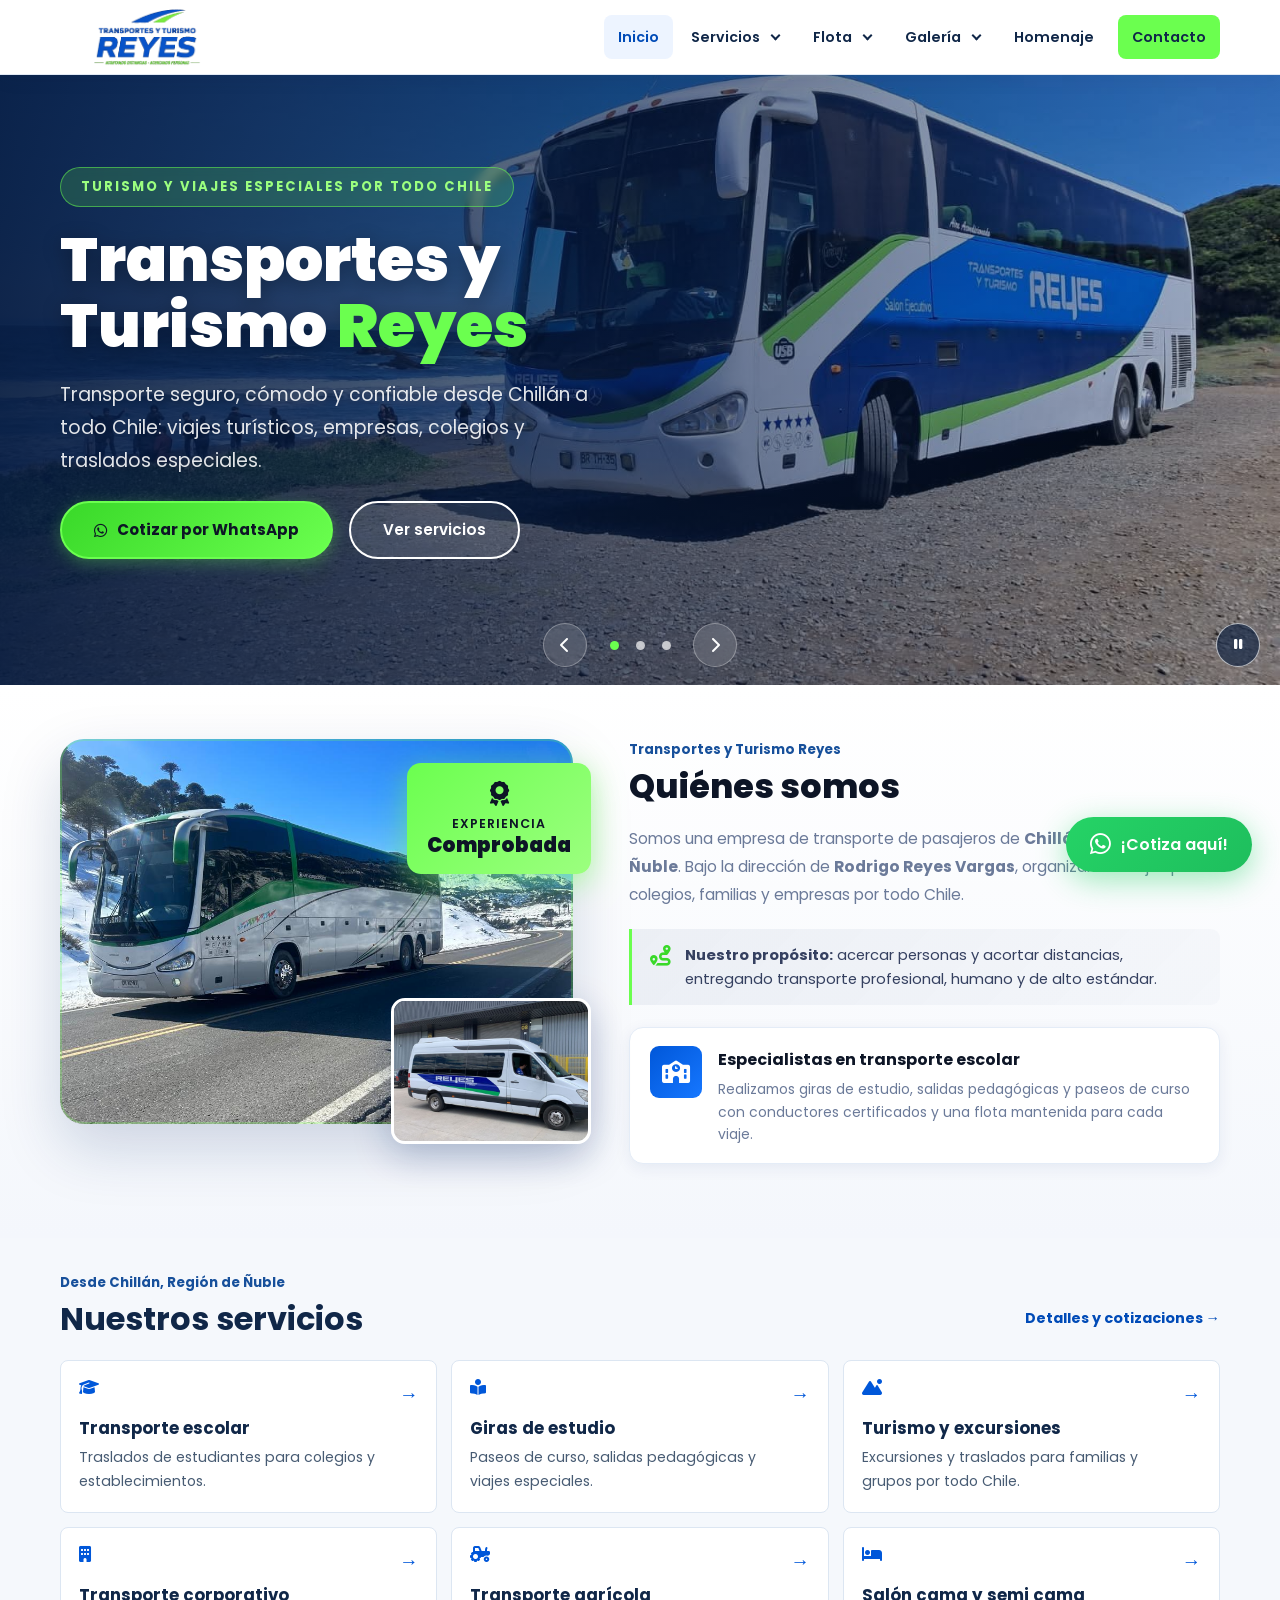
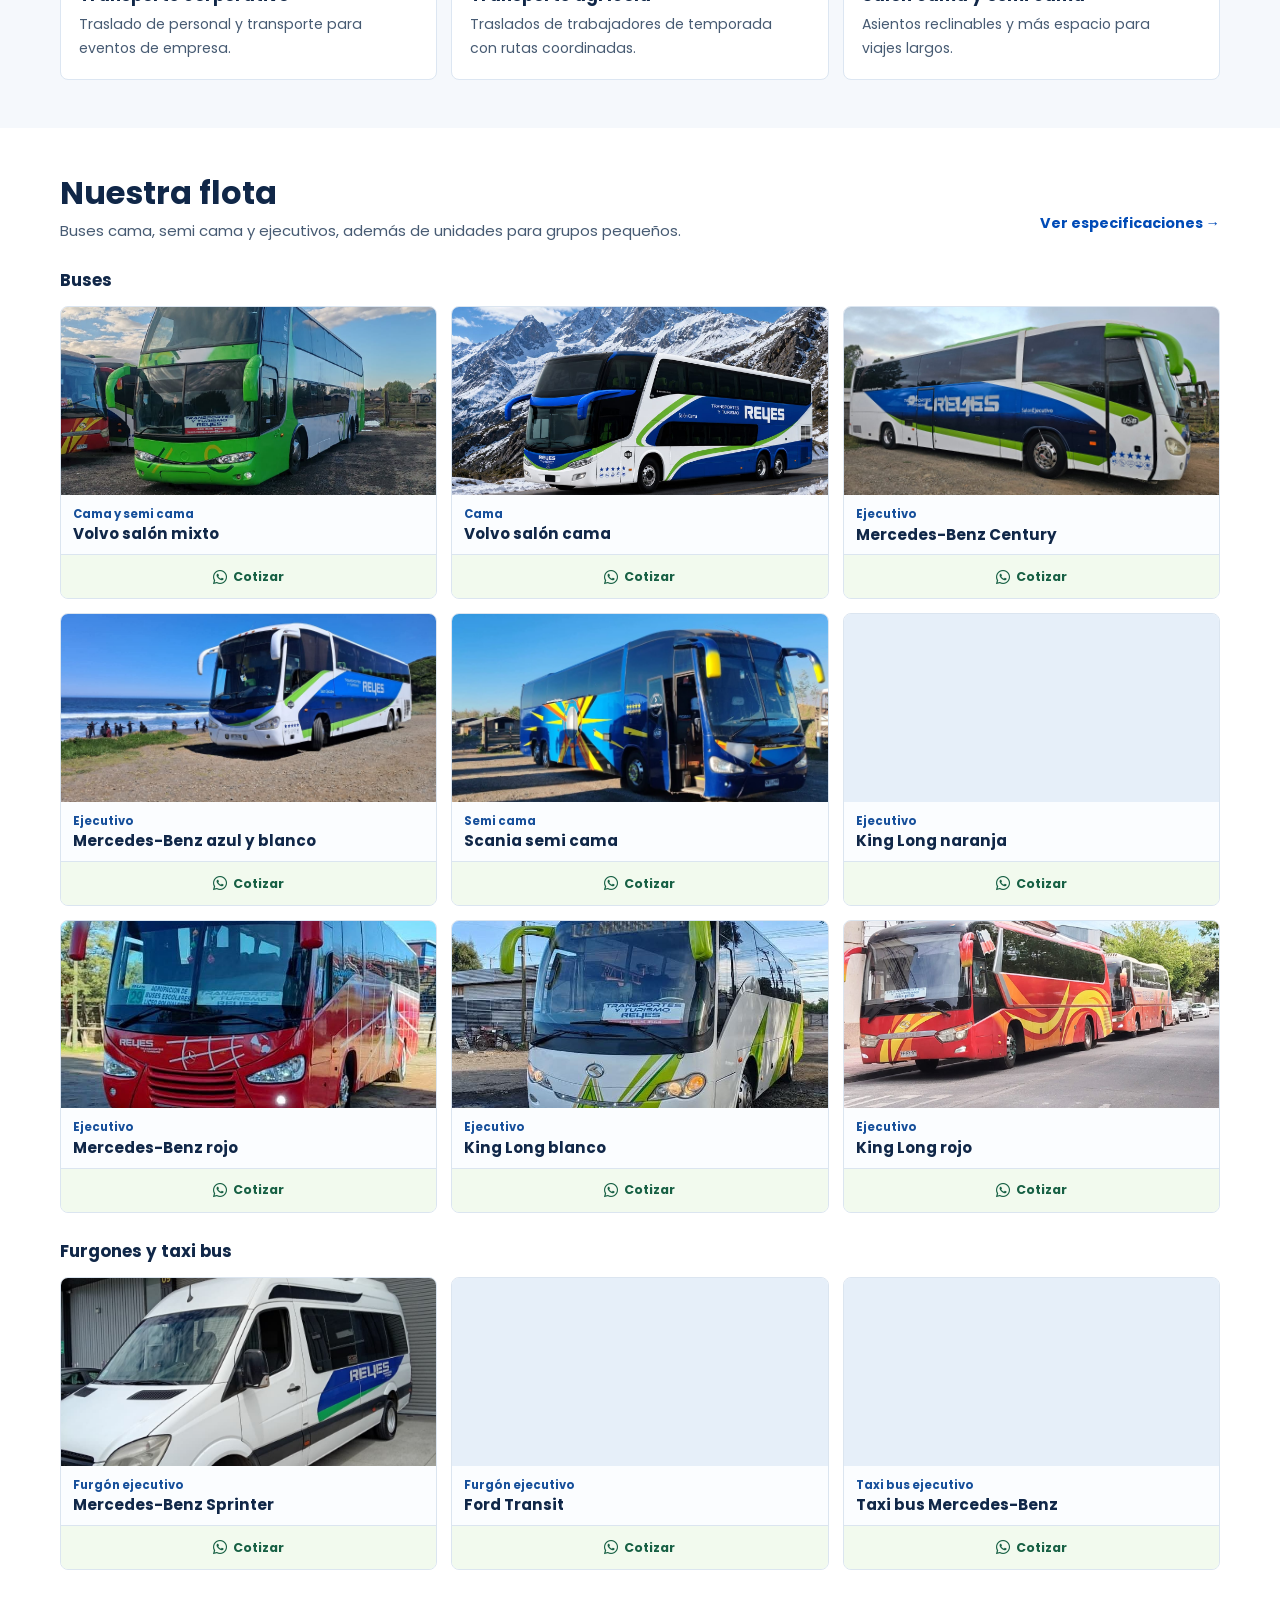
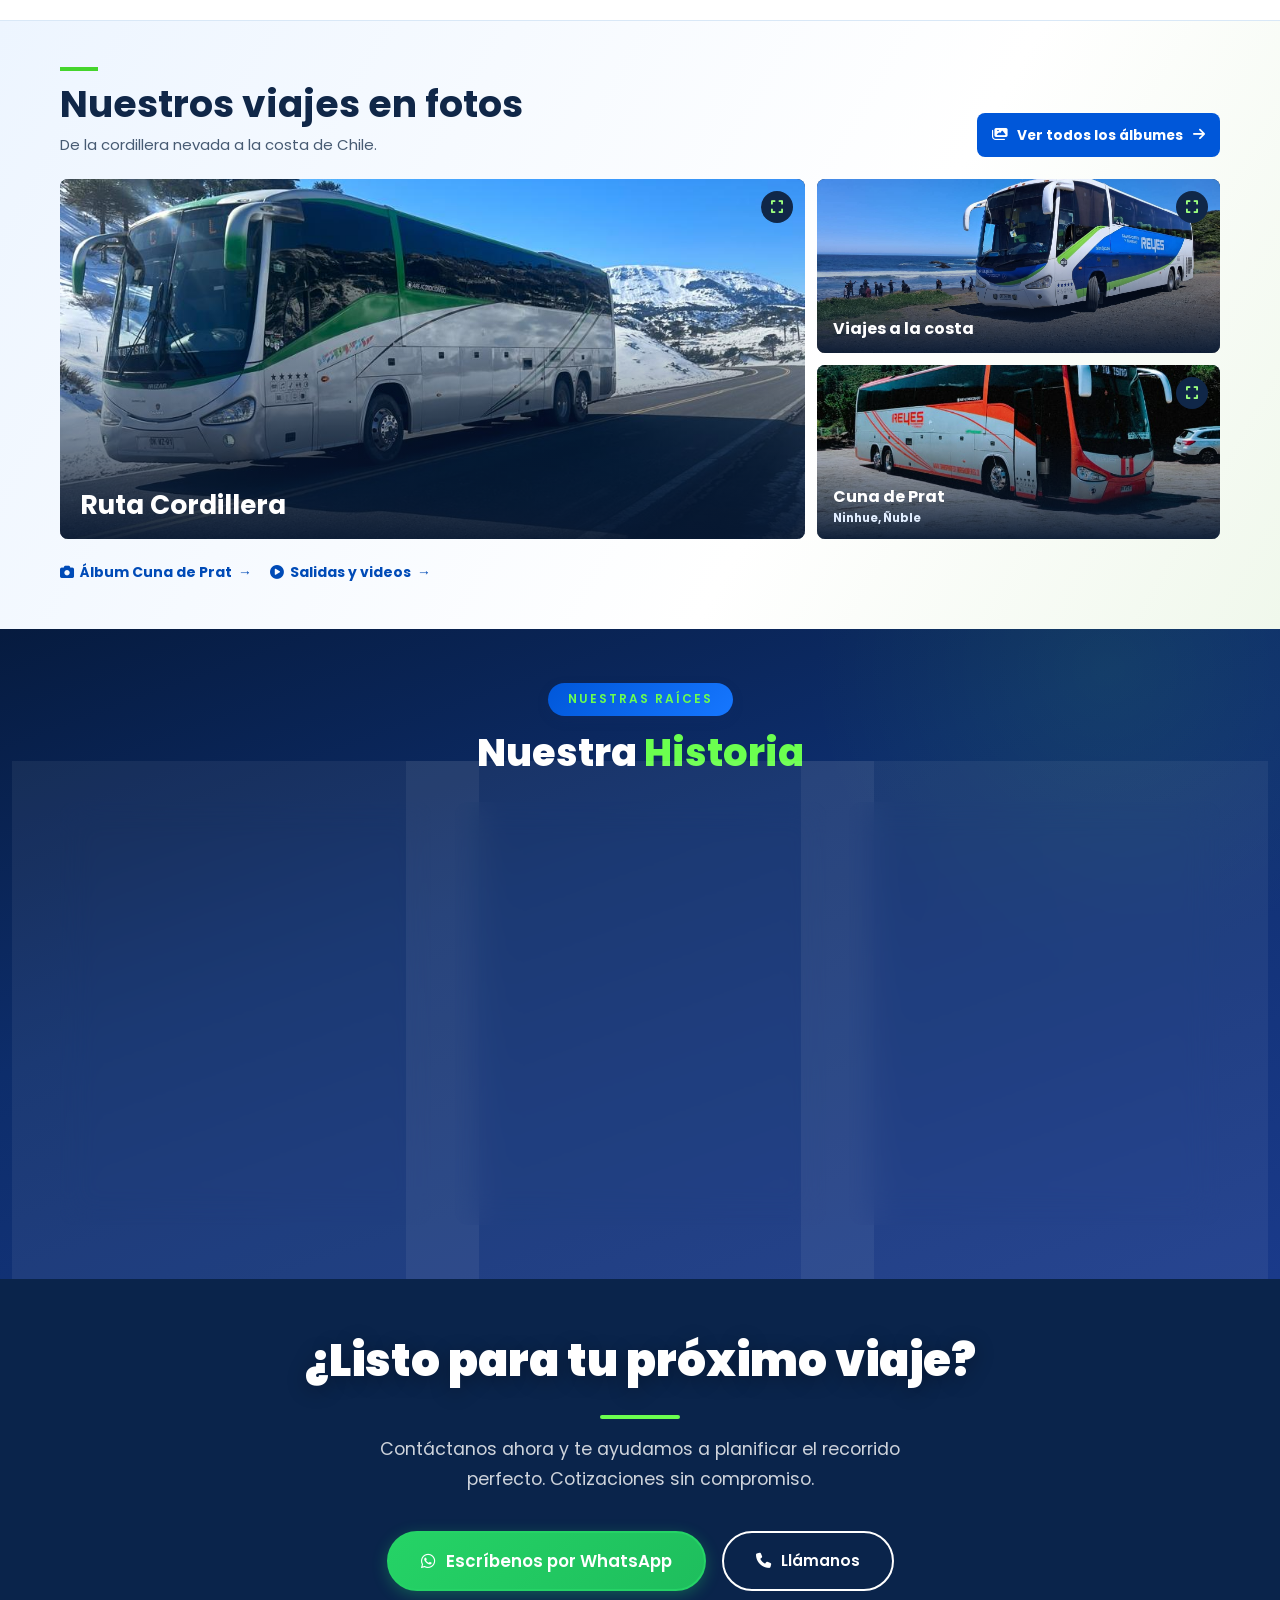
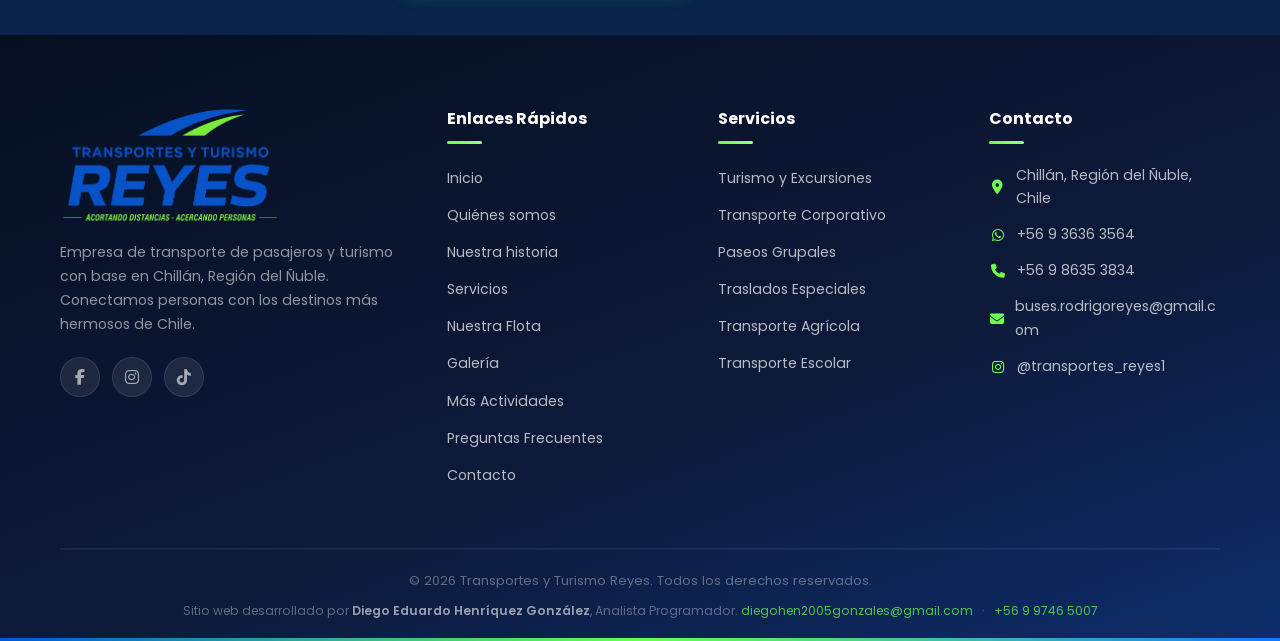
==== commit 647c6d01: "Show fleet and featured travel gallery on homepage" ====
--- a/index.html
+++ b/index.html
@@ -215,8 +215,8 @@
     <link rel="preconnect" href="https://fonts.gstatic.com" crossorigin>
     <link href="https://fonts.googleapis.com/css2?family=Poppins:wght@400;500;600;700;800;900&display=swap" rel="stylesheet">
     <link rel="stylesheet" href="https://cdnjs.cloudflare.com/ajax/libs/font-awesome/6.5.1/css/all.min.css">
-    <link rel="stylesheet" href="css/navigation.css?v=20261119c">
-    <script src="js/main.js?v=20261119c" defer></script>
+    <link rel="stylesheet" href="css/navigation.css?v=20261122c">
+    <script src="js/main.js?v=20261122" defer></script>
 </head>
 <body class="site-home">
     <a href="#contenido" class="skip-link">Saltar al contenido</a>
@@ -234,6 +234,7 @@
                 <details class="site-nav__group">
                     <summary class="site-nav__item">Servicios</summary>
                     <div class="site-nav__panel">
+                        <a href="#servicios">Servicios en el inicio</a>
                         <a href="servicios.html">Todos los servicios</a>
                         <a href="servicios.html#escolar">Transporte escolar</a>
                         <a href="servicios.html#giras">Giras de estudio</a>
@@ -246,6 +247,7 @@
                 <details class="site-nav__group">
                     <summary class="site-nav__item">Flota</summary>
                     <div class="site-nav__panel">
+                        <a href="#flota">Flota en el inicio</a>
                         <a href="flota.html">Buses</a>
                         <a href="flota.html#otras-unidades">Minibuses y furgones</a>
                     </div>
@@ -253,6 +255,7 @@
                 <details class="site-nav__group">
                     <summary class="site-nav__item">Galería</summary>
                     <div class="site-nav__panel">
+                        <a href="#viajes">Fotos en el inicio</a>
                         <a href="galeria.html">Galería de viajes</a>
                         <a href="galeria.html#santuario-cuna-de-prat">Santuario Cuna de Prat</a>
                         <a href="actividades.html">Salidas y actividades</a>
@@ -281,7 +284,7 @@
                         <a href="https://wa.me/56936363564?text=Hola%2C%20estoy%20interesado%2Fa%20en%20consultar%20por%20sus%20servicios%20de%20transporte.%20%C2%BFMe%20pueden%20orientar%3F" class="btn btn--primary" target="_blank" rel="noopener">
                             <i class="fa-brands fa-whatsapp"></i> Cotizar por WhatsApp
                         </a>
-                        <a href="servicios.html" class="btn btn--outline">Ver Servicios</a>
+                        <a href="#servicios" class="btn btn--outline">Ver servicios</a>
                     </div>
                 </div>
             </div>
@@ -293,7 +296,7 @@
                     <h2 class="hero__title">Tu viaje comienza <span>con Reyes</span></h2>
                     <p class="hero__text">Buses Mercedes Benz, Scania, Volvo y King Long para servicios de turismo, empresas y colegios.</p>
                     <div class="hero__buttons">
-                        <a href="flota.html" class="btn btn--primary"><i class="fa-solid fa-bus"></i> Conoce Nuestra Flota</a>
+                        <a href="#flota" class="btn btn--primary"><i class="fa-solid fa-bus"></i> Conoce nuestra flota</a>
                         <a href="contacto.html" class="btn btn--outline">Reservar Ahora</a>
                     </div>
                 </div>
@@ -321,34 +324,299 @@
         <button class="hero__pause" id="heroPause" type="button" aria-label="Pausar carrusel"><i class="fa-solid fa-pause" aria-hidden="true"></i></button>
     </section>
 
-    <section class="home-services" aria-labelledby="home-services-title">
+    <section class="about home-about" id="nosotros" aria-labelledby="home-about-title">
+        <div class="container about__container">
+
+            <!-- Imagen + badge -->
+            <div class="about__images">
+                <div class="about__img-main">
+                    <img src="images/hero-1.jpg" alt="Bus Transportes y Turismo Reyes en ruta, Chillán Región del Ñuble" loading="lazy">
+                </div>
+                <div class="about__img-secondary">
+                    <img src="images/furgon-reyes-chillan.jpeg" alt="Furgón de Transportes y Turismo Reyes en Chillán" loading="lazy">
+                </div>
+                <div class="about__experience-badge">
+                    <i class="fa-solid fa-award"></i>
+                    <span>Experiencia</span>
+                    <strong>Comprobada</strong>
+                </div>
+            </div>
+
+            <!-- Contenido textual -->
+            <div class="about__content">
+                <p class="home-services__label">Transportes y Turismo Reyes</p>
+                <h2 class="section-title" id="home-about-title">Quiénes somos</h2>
+
+                <p class="about__lead-text">
+                    Somos una empresa de transporte de pasajeros de <strong>Chillán, Región de Ñuble</strong>. Bajo la dirección de <strong>Rodrigo Reyes Vargas</strong>, organizamos viajes para colegios, familias y empresas por todo Chile.
+                </p>
+
+                <div class="about__purpose-banner">
+                    <i class="fa-solid fa-route"></i>
+                    <p><strong>Nuestro propósito:</strong> acercar personas y acortar distancias, entregando transporte profesional, humano y de alto estándar.</p>
+                </div>
+
+                <!-- Especialización destacada -->
+                <div class="about__specialty">
+                    <div class="about__specialty-icon"><i class="fa-solid fa-school"></i></div>
+                    <div>
+                        <h3>Especialistas en transporte escolar</h3>
+                        <p>Realizamos giras de estudio, salidas pedagógicas y paseos de curso con conductores certificados y una flota mantenida para cada viaje.</p>
+                    </div>
+                </div>
+
+            </div>
+
+        </div>
+    </section>
+
+    <section class="home-services" id="servicios" aria-labelledby="home-services-title">
         <div class="container">
             <div class="home-services__heading">
                 <div>
                     <p class="home-services__label">Desde Chillán, Región de Ñuble</p>
-                    <h2 id="home-services-title">Transporte para cada viaje</h2>
-                </div>
-                <a class="home-services__all" href="servicios.html">Ver todos los servicios <span aria-hidden="true">&rarr;</span></a>
+                    <h2 id="home-services-title">Nuestros servicios</h2>
+                </div>
+                <a class="home-services__all" href="servicios.html">Detalles y cotizaciones <span aria-hidden="true">&rarr;</span></a>
             </div>
             <div class="home-services__grid">
                 <a href="servicios.html#escolar" class="home-service">
                     <i class="fa-solid fa-graduation-cap" aria-hidden="true"></i>
-                    <h3>Colegios y giras de estudio</h3>
-                    <p>Transporte escolar, paseos de curso y salidas pedagógicas.</p>
+                    <h3>Transporte escolar</h3>
+                    <p>Traslados de estudiantes para colegios y establecimientos.</p>
+                    <span aria-hidden="true">&rarr;</span>
+                </a>
+                <a href="servicios.html#giras" class="home-service">
+                    <i class="fa-solid fa-book-open-reader" aria-hidden="true"></i>
+                    <h3>Giras de estudio</h3>
+                    <p>Paseos de curso, salidas pedagógicas y viajes especiales.</p>
                     <span aria-hidden="true">&rarr;</span>
                 </a>
                 <a href="servicios.html#turismo" class="home-service">
                     <i class="fa-solid fa-mountain-sun" aria-hidden="true"></i>
-                    <h3>Turismo y viajes especiales</h3>
+                    <h3>Turismo y excursiones</h3>
                     <p>Excursiones y traslados para familias y grupos por todo Chile.</p>
                     <span aria-hidden="true">&rarr;</span>
                 </a>
                 <a href="servicios.html#corporativo" class="home-service">
                     <i class="fa-solid fa-building" aria-hidden="true"></i>
-                    <h3>Empresas y personal</h3>
-                    <p>Traslados corporativos, eventos y transporte agrícola de temporada.</p>
+                    <h3>Transporte corporativo</h3>
+                    <p>Traslado de personal y transporte para eventos de empresa.</p>
                     <span aria-hidden="true">&rarr;</span>
                 </a>
+                <a href="servicios.html#agricola" class="home-service">
+                    <i class="fa-solid fa-tractor" aria-hidden="true"></i>
+                    <h3>Transporte agrícola</h3>
+                    <p>Traslados de trabajadores de temporada con rutas coordinadas.</p>
+                    <span aria-hidden="true">&rarr;</span>
+                </a>
+                <a href="servicios.html#cama" class="home-service">
+                    <i class="fa-solid fa-bed" aria-hidden="true"></i>
+                    <h3>Salón cama y semi cama</h3>
+                    <p>Asientos reclinables y más espacio para viajes largos.</p>
+                    <span aria-hidden="true">&rarr;</span>
+                </a>
+            </div>
+        </div>
+    </section>
+
+    <section class="home-fleet" id="flota" aria-labelledby="home-fleet-title">
+        <div class="container">
+            <div class="home-services__heading">
+                <div>
+                    <h2 id="home-fleet-title">Nuestra flota</h2>
+                    <p>Buses cama, semi cama y ejecutivos, además de unidades para grupos pequeños.</p>
+                </div>
+                <a class="home-services__all" href="flota.html">Ver especificaciones <span aria-hidden="true">&rarr;</span></a>
+            </div>
+
+            <h3 class="home-fleet__group">Buses</h3>
+            <ul class="home-fleet__grid">
+                <li class="home-vehicle">
+                    <a class="home-vehicle__detail" href="flota.html#volvo-mixto">
+                        <img src="images/scania-exterior.jpg" alt="" loading="lazy" decoding="async">
+                        <div class="home-vehicle__info">
+                            <span>Cama y semi cama</span>
+                            <h4>Volvo salón mixto</h4>
+                        </div>
+                    </a>
+                    <a class="home-vehicle__quote" href="https://wa.me/56936363564?text=Hola%2C%20estoy%20interesado%2Fa%20en%20cotizar%20el%20Bus%20Volvo%20Sal%C3%B3n%20Mixto%20Semi%20Cama%20Superior%20y%20Cama%20de%20Transportes%20y%20Turismo%20Reyes." target="_blank" rel="noopener" aria-label="Cotizar Volvo salón mixto por WhatsApp">
+                        <i class="fa-brands fa-whatsapp" aria-hidden="true"></i> Cotizar
+                    </a>
+                </li>
+                <li class="home-vehicle">
+                    <a class="home-vehicle__detail" href="flota.html#volvo-cama">
+                        <img src="images/volvo-salon-cama.jpeg" alt="" loading="lazy" decoding="async">
+                        <div class="home-vehicle__info">
+                            <span>Cama</span>
+                            <h4>Volvo salón cama</h4>
+                        </div>
+                    </a>
+                    <a class="home-vehicle__quote" href="https://wa.me/56936363564?text=Hola%2C%20estoy%20interesado%2Fa%20en%20cotizar%20el%20Bus%20Volvo%20-%20Sal%C3%B3n%20Cama%20de%20Transportes%20y%20Turismo%20Reyes." target="_blank" rel="noopener" aria-label="Cotizar Volvo salón cama por WhatsApp">
+                        <i class="fa-brands fa-whatsapp" aria-hidden="true"></i> Cotizar
+                    </a>
+                </li>
+                <li class="home-vehicle">
+                    <a class="home-vehicle__detail" href="flota.html#mercedes-century">
+                        <img src="images/bus-1.jpg" alt="" loading="lazy" decoding="async">
+                        <div class="home-vehicle__info">
+                            <span>Ejecutivo</span>
+                            <h4>Mercedes-Benz Century</h4>
+                        </div>
+                    </a>
+                    <a class="home-vehicle__quote" href="https://wa.me/56936363564?text=Hola%2C%20estoy%20interesado%2Fa%20en%20cotizar%20el%20Mercedes%20Benz%20Sal%C3%B3n%20Ejecutivo%20(Century)%20de%20Transportes%20y%20Turismo%20Reyes." target="_blank" rel="noopener" aria-label="Cotizar Mercedes-Benz Century por WhatsApp">
+                        <i class="fa-brands fa-whatsapp" aria-hidden="true"></i> Cotizar
+                    </a>
+                </li>
+                <li class="home-vehicle">
+                    <a class="home-vehicle__detail" href="flota.html#mercedes-azul">
+                        <img src="images/bus-playa-mercedes.jpeg" alt="" loading="lazy" decoding="async">
+                        <div class="home-vehicle__info">
+                            <span>Ejecutivo</span>
+                            <h4>Mercedes-Benz azul y blanco</h4>
+                        </div>
+                    </a>
+                    <a class="home-vehicle__quote" href="https://wa.me/56936363564?text=Hola%2C%20estoy%20interesado%2Fa%20en%20cotizar%20el%20Mercedes%20Benz%20Sal%C3%B3n%20Ejecutivo%20(foto%20en%20la%20playa)%20de%20Transportes%20y%20Turismo%20Reyes." target="_blank" rel="noopener" aria-label="Cotizar Mercedes-Benz azul y blanco por WhatsApp">
+                        <i class="fa-brands fa-whatsapp" aria-hidden="true"></i> Cotizar
+                    </a>
+                </li>
+                <li class="home-vehicle">
+                    <a class="home-vehicle__detail" href="flota.html#scania-semi-cama">
+                        <img src="images/hero-irizar-azul.jpeg" alt="" loading="lazy" decoding="async">
+                        <div class="home-vehicle__info">
+                            <span>Semi cama</span>
+                            <h4>Scania semi cama</h4>
+                        </div>
+                    </a>
+                    <a class="home-vehicle__quote" href="https://wa.me/56936363564?text=Hola%2C%20estoy%20interesado%2Fa%20en%20cotizar%20el%20Scania%20Sal%C3%B3n%20Semi%20Cama%20de%20Transportes%20y%20Turismo%20Reyes." target="_blank" rel="noopener" aria-label="Cotizar Scania semi cama por WhatsApp">
+                        <i class="fa-brands fa-whatsapp" aria-hidden="true"></i> Cotizar
+                    </a>
+                </li>
+                <li class="home-vehicle">
+                    <a class="home-vehicle__detail" href="flota.html#king-long-naranja">
+                        <img src="images/bus-2.jpg" alt="" loading="lazy" decoding="async">
+                        <div class="home-vehicle__info">
+                            <span>Ejecutivo</span>
+                            <h4>King Long naranja</h4>
+                        </div>
+                    </a>
+                    <a class="home-vehicle__quote" href="https://wa.me/56936363564?text=Hola%2C%20estoy%20interesado%2Fa%20en%20cotizar%20el%20King%20Long%20Sal%C3%B3n%20Ejecutivo%20(naranja)%20de%20Transportes%20y%20Turismo%20Reyes." target="_blank" rel="noopener" aria-label="Cotizar King Long naranja por WhatsApp">
+                        <i class="fa-brands fa-whatsapp" aria-hidden="true"></i> Cotizar
+                    </a>
+                </li>
+                <li class="home-vehicle">
+                    <a class="home-vehicle__detail" href="flota.html#mercedes-rojo">
+                        <img src="images/mercedes-benz-salon-ejecutivo-rojo.jpeg" alt="" loading="lazy" decoding="async">
+                        <div class="home-vehicle__info">
+                            <span>Ejecutivo</span>
+                            <h4>Mercedes-Benz rojo</h4>
+                        </div>
+                    </a>
+                    <a class="home-vehicle__quote" href="https://wa.me/56936363564?text=Hola%2C%20estoy%20interesado%2Fa%20en%20cotizar%20el%20Mercedes%20Benz%20Sal%C3%B3n%20Ejecutivo%20(rojo)%20de%20Transportes%20y%20Turismo%20Reyes." target="_blank" rel="noopener" aria-label="Cotizar Mercedes-Benz rojo por WhatsApp">
+                        <i class="fa-brands fa-whatsapp" aria-hidden="true"></i> Cotizar
+                    </a>
+                </li>
+                <li class="home-vehicle">
+                    <a class="home-vehicle__detail" href="flota.html#king-long-blanco">
+                        <img src="images/king-long-ejecutivo-blanco.jpeg" alt="" loading="lazy" decoding="async">
+                        <div class="home-vehicle__info">
+                            <span>Ejecutivo</span>
+                            <h4>King Long blanco</h4>
+                        </div>
+                    </a>
+                    <a class="home-vehicle__quote" href="https://wa.me/56936363564?text=Hola%2C%20estoy%20interesado%2Fa%20en%20cotizar%20el%20King%20Long%20Ejecutivo%20de%20Transportes%20y%20Turismo%20Reyes." target="_blank" rel="noopener" aria-label="Cotizar King Long blanco por WhatsApp">
+                        <i class="fa-brands fa-whatsapp" aria-hidden="true"></i> Cotizar
+                    </a>
+                </li>
+                <li class="home-vehicle">
+                    <a class="home-vehicle__detail" href="flota.html#king-long-rojo">
+                        <img src="images/bus-3.jpg" alt="" loading="lazy" decoding="async">
+                        <div class="home-vehicle__info">
+                            <span>Ejecutivo</span>
+                            <h4>King Long rojo</h4>
+                        </div>
+                    </a>
+                    <a class="home-vehicle__quote" href="https://wa.me/56936363564?text=Hola%2C%20estoy%20interesado%2Fa%20en%20cotizar%20el%20King%20Long%20Sal%C3%B3n%20Ejecutivo%20(rojo)%20de%20Transportes%20y%20Turismo%20Reyes." target="_blank" rel="noopener" aria-label="Cotizar King Long rojo por WhatsApp">
+                        <i class="fa-brands fa-whatsapp" aria-hidden="true"></i> Cotizar
+                    </a>
+                </li>
+            </ul>
+
+            <h3 class="home-fleet__group">Furgones y taxi bus</h3>
+            <ul class="home-fleet__grid home-fleet__grid--small">
+                <li class="home-vehicle">
+                    <a class="home-vehicle__detail" href="flota.html#sprinter">
+                        <img src="images/bus-5.jpg" alt="" loading="lazy" decoding="async">
+                        <div class="home-vehicle__info">
+                            <span>Furgón ejecutivo</span>
+                            <h4>Mercedes-Benz Sprinter</h4>
+                        </div>
+                    </a>
+                    <a class="home-vehicle__quote" href="https://wa.me/56936363564?text=Hola%2C%20estoy%20interesado%2Fa%20en%20cotizar%20el%20Mercedes%20Benz%20Sprinter%20Ejecutivo%20de%20Transportes%20y%20Turismo%20Reyes." target="_blank" rel="noopener" aria-label="Cotizar Mercedes-Benz Sprinter por WhatsApp">
+                        <i class="fa-brands fa-whatsapp" aria-hidden="true"></i> Cotizar
+                    </a>
+                </li>
+                <li class="home-vehicle">
+                    <a class="home-vehicle__detail" href="flota.html#ford-transit">
+                        <img src="images/ford-transit-ejecutivo.jpeg" alt="" loading="lazy" decoding="async">
+                        <div class="home-vehicle__info">
+                            <span>Furgón ejecutivo</span>
+                            <h4>Ford Transit</h4>
+                        </div>
+                    </a>
+                    <a class="home-vehicle__quote" href="https://wa.me/56936363564?text=Hola%2C%20estoy%20interesado%2Fa%20en%20cotizar%20el%20Ford%20Transit%20Ejecutivo%20de%20Transportes%20y%20Turismo%20Reyes." target="_blank" rel="noopener" aria-label="Cotizar Ford Transit por WhatsApp">
+                        <i class="fa-brands fa-whatsapp" aria-hidden="true"></i> Cotizar
+                    </a>
+                </li>
+                <li class="home-vehicle">
+                    <a class="home-vehicle__detail" href="flota.html#taxi-bus">
+                        <img src="images/taxibus-rosa.jpeg" alt="" loading="lazy" decoding="async">
+                        <div class="home-vehicle__info">
+                            <span>Taxi bus ejecutivo</span>
+                            <h4>Taxi bus Mercedes-Benz</h4>
+                        </div>
+                    </a>
+                    <a class="home-vehicle__quote" href="https://wa.me/56936363564?text=Hola%2C%20estoy%20interesado%2Fa%20en%20cotizar%20el%20Taxi%20bus%20Mercedes%20Benz%20Sal%C3%B3n%20Ejecutivo%20de%20Transportes%20y%20Turismo%20Reyes." target="_blank" rel="noopener" aria-label="Cotizar Taxi bus Mercedes-Benz por WhatsApp">
+                        <i class="fa-brands fa-whatsapp" aria-hidden="true"></i> Cotizar
+                    </a>
+                </li>
+            </ul>
+        </div>
+    </section>
+
+    <section class="home-gallery" id="viajes" aria-labelledby="home-gallery-title">
+        <div class="container">
+            <div class="home-gallery__heading">
+                <div>
+                    <h2 id="home-gallery-title">Nuestros viajes en fotos</h2>
+                    <p>De la cordillera nevada a la costa de Chile.</p>
+                </div>
+                <a class="home-gallery__albums" href="galeria.html">
+                    <i class="fa-solid fa-images" aria-hidden="true"></i>
+                    Ver todos los álbumes
+                    <i class="fa-solid fa-arrow-right" aria-hidden="true"></i>
+                </a>
+            </div>
+            <div class="home-gallery__grid">
+                <button class="home-gallery__photo home-gallery__photo--lead" type="button" data-lightbox-group="viajes-inicio" data-lightbox-src="images/galeria-cordillera.jpg" data-lightbox-alt="Bus Reyes en la cordillera nevada" aria-label="Ampliar foto: Ruta Cordillera">
+                    <img src="images/galeria-cordillera.jpg" alt="" loading="lazy" decoding="async">
+                    <span class="home-gallery__caption">Ruta Cordillera</span>
+                    <i class="fa-solid fa-expand home-gallery__expand" aria-hidden="true"></i>
+                </button>
+                <button class="home-gallery__photo" type="button" data-lightbox-group="viajes-inicio" data-lightbox-src="images/bus-playa-mercedes.jpeg" data-lightbox-alt="Bus Mercedes-Benz de Transportes y Turismo Reyes junto a la costa" aria-label="Ampliar foto: Viajes a la costa">
+                    <img src="images/bus-playa-mercedes.jpeg" alt="" loading="lazy" decoding="async">
+                    <span class="home-gallery__caption">Viajes a la costa</span>
+                    <i class="fa-solid fa-expand home-gallery__expand" aria-hidden="true"></i>
+                </button>
+                <button class="home-gallery__photo" type="button" data-lightbox-group="viajes-inicio" data-lightbox-src="images/santuario-cuna-de-prat-bus-irizar-1.jpeg" data-lightbox-alt="Bus Reyes en el Santuario Cuna de Prat, Ninhue" aria-label="Ampliar foto: Cuna de Prat">
+                    <img src="images/santuario-cuna-de-prat-bus-irizar-1.jpeg" alt="" loading="lazy" decoding="async">
+                    <span class="home-gallery__caption">Cuna de Prat <small>Ninhue, Ñuble</small></span>
+                    <i class="fa-solid fa-expand home-gallery__expand" aria-hidden="true"></i>
+                </button>
+            </div>
+            <div class="home-gallery__links">
+                <a href="galeria.html#santuario-cuna-de-prat"><i class="fa-solid fa-camera" aria-hidden="true"></i> Álbum Cuna de Prat <span aria-hidden="true">&rarr;</span></a>
+                <a href="actividades.html"><i class="fa-solid fa-circle-play" aria-hidden="true"></i> Salidas y videos <span aria-hidden="true">&rarr;</span></a>
             </div>
         </div>
     </section>
@@ -397,52 +665,6 @@
                     </a>
                 </div>
             </div>
-        </div>
-    </section>
-
-    <section class="about home-about" id="nosotros" aria-labelledby="home-about-title">
-        <div class="container about__container">
-
-            <!-- Imagen + badge -->
-            <div class="about__images">
-                <div class="about__img-main">
-                    <img src="images/hero-1.jpg" alt="Bus Transportes y Turismo Reyes en ruta, Chillán Región del Ñuble" loading="lazy">
-                </div>
-                <div class="about__img-secondary">
-                    <img src="images/furgon-reyes-chillan.jpeg" alt="Furgón de Transportes y Turismo Reyes en Chillán" loading="lazy">
-                </div>
-                <div class="about__experience-badge">
-                    <i class="fa-solid fa-award"></i>
-                    <span>Experiencia</span>
-                    <strong>Comprobada</strong>
-                </div>
-            </div>
-
-            <!-- Contenido textual -->
-            <div class="about__content">
-                <p class="home-services__label">Transportes y Turismo Reyes</p>
-                <h2 class="section-title" id="home-about-title">Quiénes somos</h2>
-
-                <p class="about__lead-text">
-                    Somos una empresa de transporte de pasajeros de <strong>Chillán, Región de Ñuble</strong>. Bajo la dirección de <strong>Rodrigo Reyes Vargas</strong>, organizamos viajes para colegios, familias y empresas por todo Chile.
-                </p>
-
-                <div class="about__purpose-banner">
-                    <i class="fa-solid fa-route"></i>
-                    <p><strong>Nuestro propósito:</strong> acercar personas y acortar distancias, entregando transporte profesional, humano y de alto estándar.</p>
-                </div>
-
-                <!-- Especialización destacada -->
-                <div class="about__specialty">
-                    <div class="about__specialty-icon"><i class="fa-solid fa-school"></i></div>
-                    <div>
-                        <h3>Especialistas en transporte escolar</h3>
-                        <p>Realizamos giras de estudio, salidas pedagógicas y paseos de curso con conductores certificados y una flota mantenida para cada viaje.</p>
-                    </div>
-                </div>
-
-            </div>
-
         </div>
     </section>
 
--- a/css/navigation.css
+++ b/css/navigation.css
@@ -130,6 +130,8 @@
 .skip-link:focus-visible { clip-path: none; }
 .site-header :focus-visible,
 .home-services a:focus-visible,
+.home-fleet a:focus-visible,
+.home-gallery :focus-visible,
 .home-hero button:focus-visible { outline: 3px solid #1677ff; outline-offset: 3px; }
 
 .home-hero {
@@ -236,6 +238,75 @@
 .home-service h3 { grid-column: 1; color: #102748; line-height: 1.35; font-size: 1.04rem; }
 .home-service p { grid-column: 1; color: #475b73; font-size: .88rem; }
 .home-service > span { grid-column: 2; grid-row: 1; color: #0057d9; font-size: 1.2rem; }
+.home-fleet {
+    --fleet-border: #dbe5f0;
+    padding: 46px 0 50px;
+    background: var(--white);
+}
+.home-fleet .home-services__heading p {
+    margin-top: 6px;
+    color: #475b73;
+    font-size: .93rem;
+}
+.home-fleet__group {
+    margin-bottom: 12px;
+    color: #102748;
+    font-size: 1.05rem;
+}
+.home-fleet__grid {
+    display: grid;
+    grid-template-columns: repeat(3, minmax(0, 1fr));
+    gap: 14px;
+}
+.home-fleet__grid + .home-fleet__group { margin-top: 24px; }
+.home-vehicle {
+    display: flex;
+    flex-direction: column;
+    border: 1px solid var(--fleet-border);
+    border-radius: 8px;
+    min-width: 0;
+    background: #fbfdff;
+}
+.home-vehicle:hover,
+.home-vehicle:focus-within { border-color: #8fb7e8; }
+.home-vehicle__detail { flex: 1; display: block; }
+.home-vehicle__detail img {
+    width: 100%;
+    height: auto;
+    aspect-ratio: 16 / 8;
+    object-fit: cover;
+    border-radius: 7px 7px 0 0;
+    background: #e6eff9;
+}
+.home-vehicle__info { padding: 10px 12px 9px; }
+.home-vehicle__info span {
+    display: block;
+    color: #17509b;
+    font-size: .72rem;
+    font-weight: 700;
+}
+.home-vehicle__info h4 {
+    color: #102748;
+    font-size: .95rem;
+    line-height: 1.35;
+    overflow-wrap: anywhere;
+}
+.home-vehicle__quote {
+    display: flex;
+    align-items: center;
+    justify-content: center;
+    gap: 6px;
+    min-height: 44px;
+    padding: 6px;
+    border-top: 1px solid var(--fleet-border);
+    border-radius: 0 0 7px 7px;
+    background: #f2faee;
+    color: #176044;
+    font-size: .78rem;
+    font-weight: 700;
+}
+.home-vehicle__quote:hover { background: #e1f6d9; }
+.home-vehicle__quote i { font-size: 1rem; }
 .home-about,
 .home-history { padding-block: 54px; }
 .home-about .about__container { align-items: center; }
@@ -247,6 +318,118 @@
 }
 .home-about .about__content { padding-top: 0; }
 .home-about .about__specialty { margin-bottom: 0; }
+.home-gallery {
+    --gallery-ink: #102748;
+    padding-block: 46px 34px;
+    border-top: 1px solid #d9e8f7;
+    background: linear-gradient(120deg, #edf5ff, #fff 64%, #f0f8ec);
+}
+.home-gallery__heading {
+    display: flex;
+    flex-wrap: wrap;
+    align-items: end;
+    justify-content: space-between;
+    gap: 14px 24px;
+    margin-bottom: 22px;
+}
+.home-gallery__heading h2 {
+    color: var(--gallery-ink);
+    font-size: 2.35rem;
+    line-height: 1.15;
+    text-wrap: balance;
+}
+.home-gallery__heading h2::before {
+    content: "";
+    display: block;
+    width: 38px;
+    height: 4px;
+    margin-bottom: 12px;
+    background: #45d52d;
+}
+.home-gallery__heading p {
+    margin-top: 6px;
+    color: #475b73;
+    font-size: .93rem;
+}
+.home-gallery__albums {
+    display: inline-flex;
+    gap: 10px;
+    align-items: center;
+    justify-content: center;
+    min-height: 44px;
+    padding: 8px 15px;
+    border-radius: 8px;
+    background: #0057d9;
+    color: #fff;
+    font-size: .86rem;
+    font-weight: 700;
+}
+.home-gallery__albums:hover { background: #003f9f; }
+.home-gallery__grid {
+    display: grid;
+    grid-template-columns: minmax(0, 1.85fr) minmax(0, 1fr);
+    grid-template-rows: repeat(2, minmax(0, 174px));
+    gap: 12px;
+}
+.home-gallery__photo {
+    position: relative;
+    isolation: isolate;
+    display: flex;
+    align-items: end;
+    width: 100%;
+    min-width: 0;
+    min-height: 0;
+    padding: 14px 16px;
+    overflow: hidden;
+    border-radius: 8px;
+    background: var(--gallery-ink);
+    color: #fff;
+    text-align: left;
+    font-size: 1rem;
+    line-height: 1.25;
+    font-weight: 700;
+}
+.home-gallery__photo--lead { grid-row: span 2; font-size: 1.65rem; padding: 18px 20px; }
+.home-gallery__photo img,
+.home-gallery__photo::after {
+    position: absolute;
+    inset: 0;
+    z-index: -1;
+    width: 100%;
+    height: 100%;
+}
+.home-gallery__photo img { object-fit: cover; transition: transform .25s ease; }
+.home-gallery__photo--lead img { object-position: center 46%; }
+.home-gallery__photo:hover img { transform: scale(1.04); }
+.home-gallery__photo::after {
+    content: "";
+    background: linear-gradient(0deg, rgb(6 23 49 / 94%), transparent 62%);
+}
+.home-gallery__caption small { display: block; margin-top: 4px; color: #e1edff; font-size: .72rem; }
+.home-gallery__expand {
+    position: absolute;
+    top: 12px;
+    right: 12px;
+    display: grid;
+    place-items: center;
+    width: 32px;
+    height: 32px;
+    border-radius: 50%;
+    background: #102748;
+    color: #9cff7f;
+    font-size: .88rem;
+}
+.home-gallery__links { display: flex; flex-wrap: wrap; gap: 2px 18px; margin-top: 12px; }
+.home-gallery__links a {
+    display: inline-flex;
+    align-items: center;
+    gap: 6px;
+    min-height: 44px;
+    color: #004bb7;
+    font-size: .87rem;
+    font-weight: 700;
+}
+.home-gallery__links a:hover { text-decoration: underline; }
 .home-history .section-header { margin-bottom: 26px; }
 .home-history .section-title { margin-bottom: 0; }
 .site-cta { padding: 44px 0; background: #0a244b; }
@@ -260,7 +443,9 @@
 .site-inner .fleet-card__info { flex: 1; display: flex; flex-direction: column; }
 .site-inner .fleet-card__info .btn { margin-top: auto; align-self: flex-start; }
 .site-inner .fleet-card__info h3 { overflow-wrap: anywhere; }
+.site-inner .fleet-card:target { outline: 3px solid #0057d9; outline-offset: 3px; }
 .site-inner .gallery-album,
+.site-inner .fleet-card,
 .site-inner .service-card,
 .site-inner #contactForm { scroll-margin-top: 16px; }
 .site-inner .contact__container > * { min-width: 0; }
@@ -349,11 +534,32 @@
     .home-about,
     .home-history { padding-block: 36px; }
     .home-about .home-services__label { text-align: center; }
+    .home-about .about__container { gap: 18px !important; }
+    .home-about .about__content { grid-row: 1; }
+    .home-gallery { padding-block: 30px 24px; }
+    .home-gallery__heading { margin-bottom: 16px; }
+    .home-gallery__heading h2 { font-size: 1.75rem; }
+    .home-gallery__grid {
+        grid-template-columns: repeat(2, minmax(0, 1fr));
+        grid-template-rows: auto;
+        gap: 8px;
+    }
+    .home-gallery__photo { padding: 8px 10px; min-height: 104px; aspect-ratio: 4 / 3; font-size: .81rem; }
+    .home-gallery__photo--lead { grid-area: 1 / 1 / 2 / -1; aspect-ratio: 16 / 9; padding: 12px; font-size: 1.2rem; }
+    .home-gallery__expand { top: 8px; right: 8px; width: 26px; height: 26px; font-size: .72rem; }
     .home-services { padding: 26px 0 34px; }
     .home-services__heading h2 { font-size: 1.5rem; }
-    .home-services__grid,
     .gallery-overview,
     .site-inner .fleet__grid { grid-template-columns: minmax(0, 1fr); }
+    .home-services__grid,
+    .home-fleet__grid { grid-template-columns: repeat(2, minmax(0, 1fr)); gap: 10px; }
+    .home-service { padding: 12px; }
+    .home-service h3 { font-size: .9rem; }
+    .home-service p { font-size: .79rem; line-height: 1.5; }
+    .home-fleet { padding-block: 30px 34px; }
+    .home-vehicle__detail img { aspect-ratio: 4 / 3; }
+    .home-vehicle__info { padding: 8px 9px; }
+    .home-vehicle__info h4 { font-size: .84rem; }
     .home-hero .hero__overlay { background: linear-gradient(90deg, rgb(6 27 63 / 89%), rgb(6 27 63 / 56%)); }
     .home-hero .hero__slide { padding-top: 30px; }
     .home-hero .hero__title { font-size: 2.1rem; }
@@ -378,4 +584,6 @@
     html { scroll-behavior: auto; }
     .home-hero *, .site-nav * { animation: none !important; transition: none !important; }
     .site-header__menu-hint span { animation: none; }
-}
+    .home-gallery__photo img { transition: none; }
+    .home-gallery__photo:hover img { transform: none; }
+}
